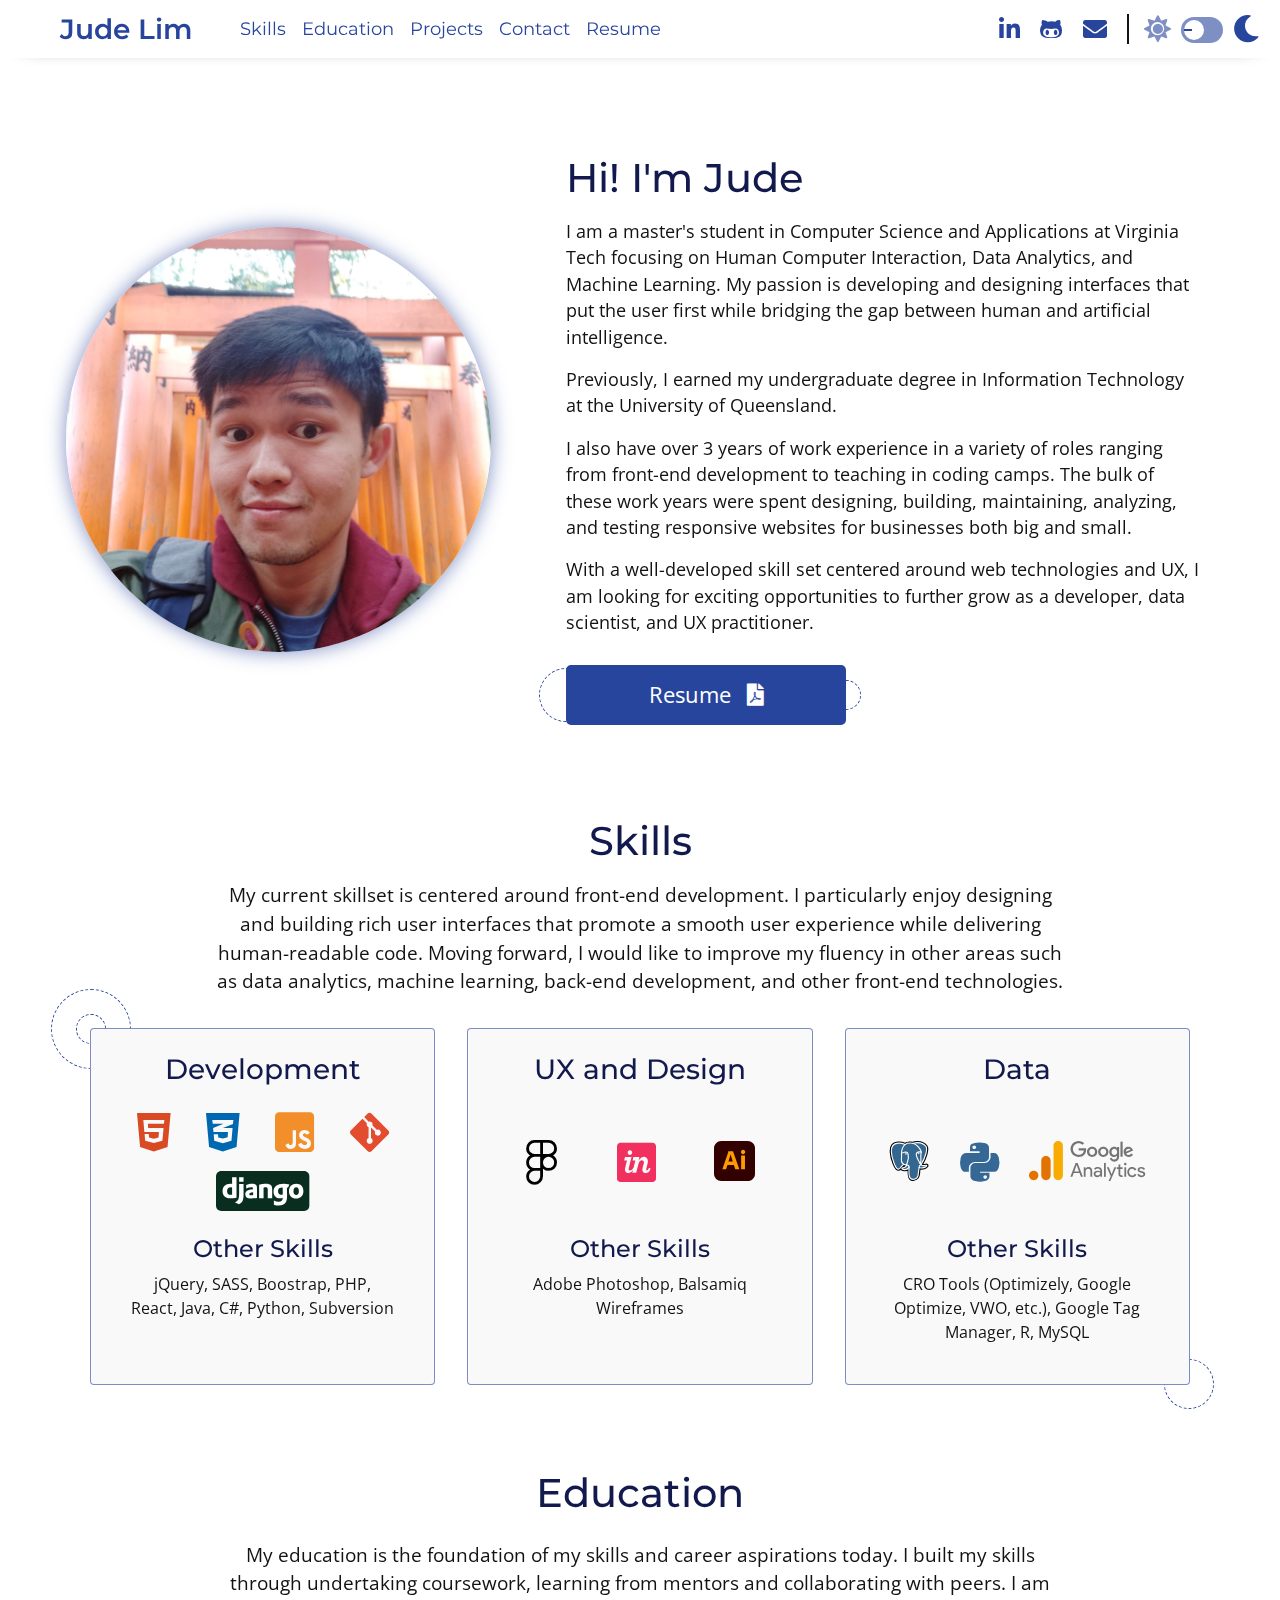
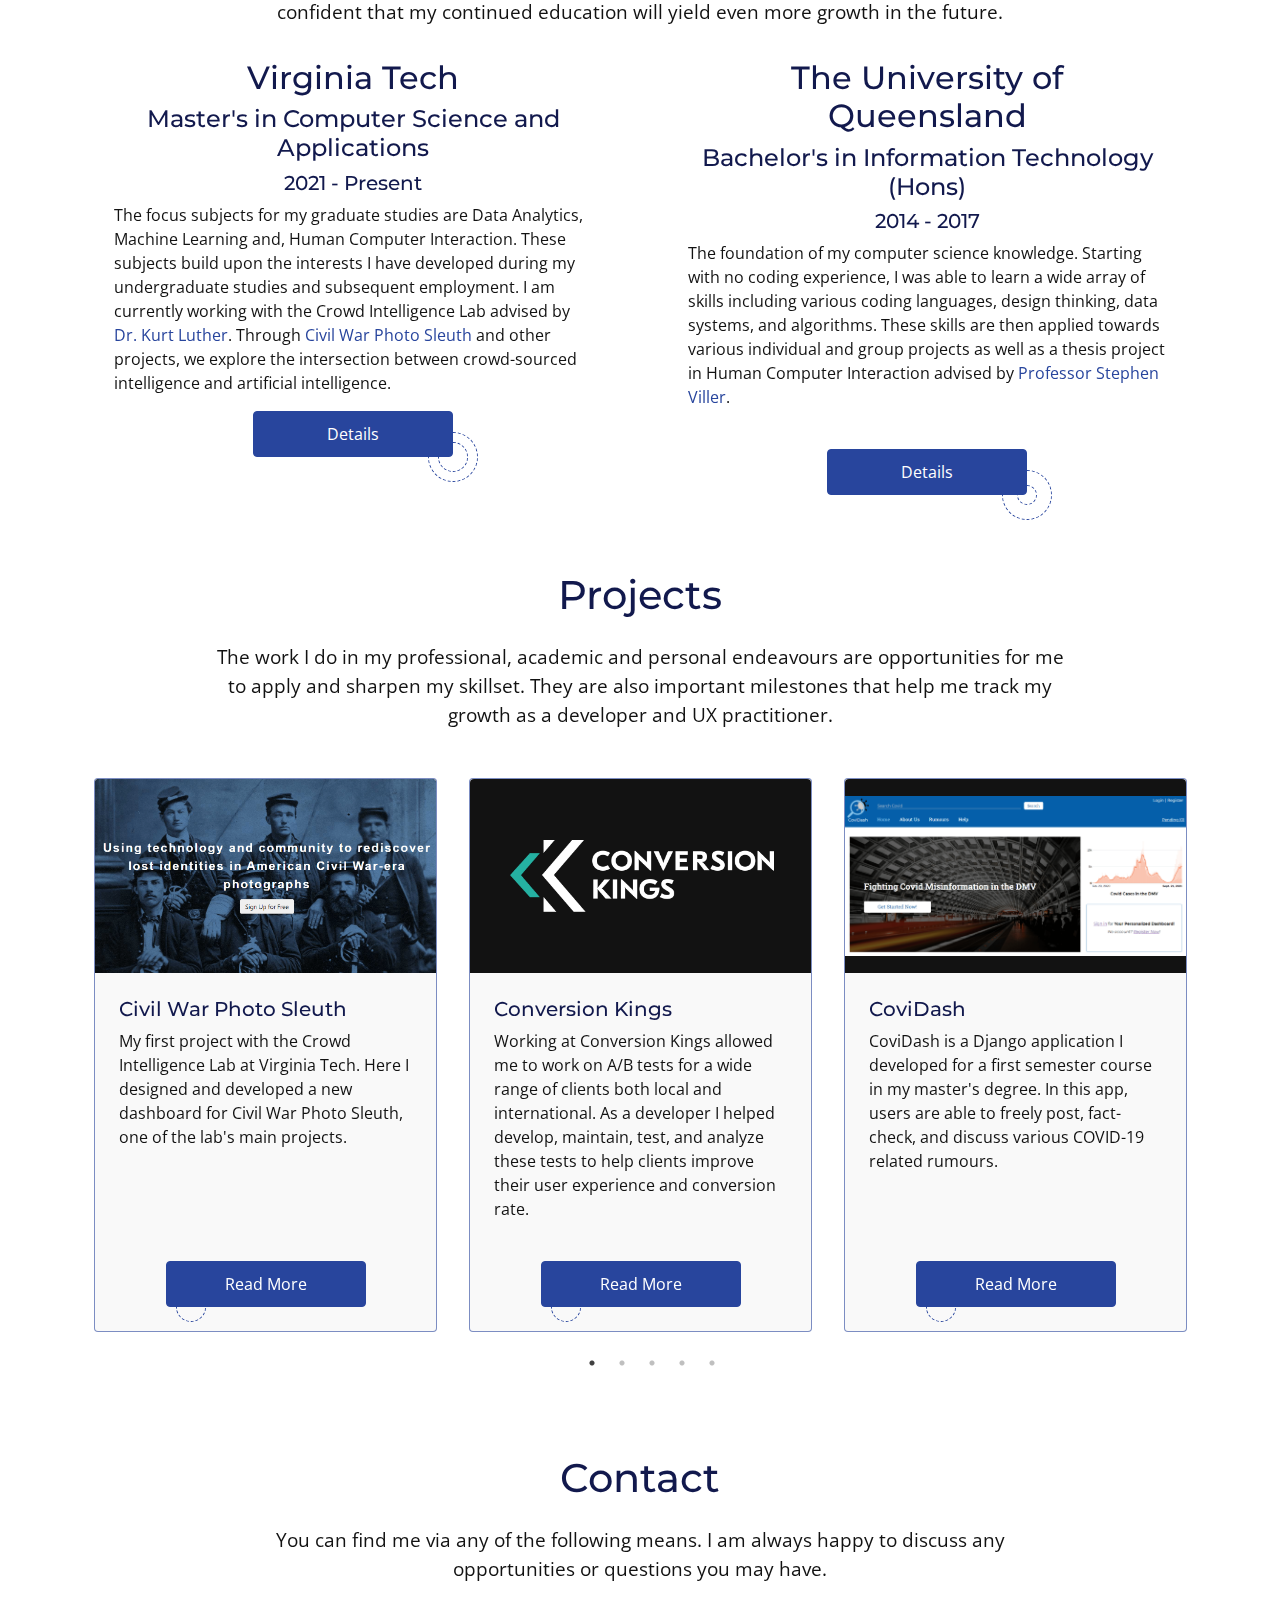
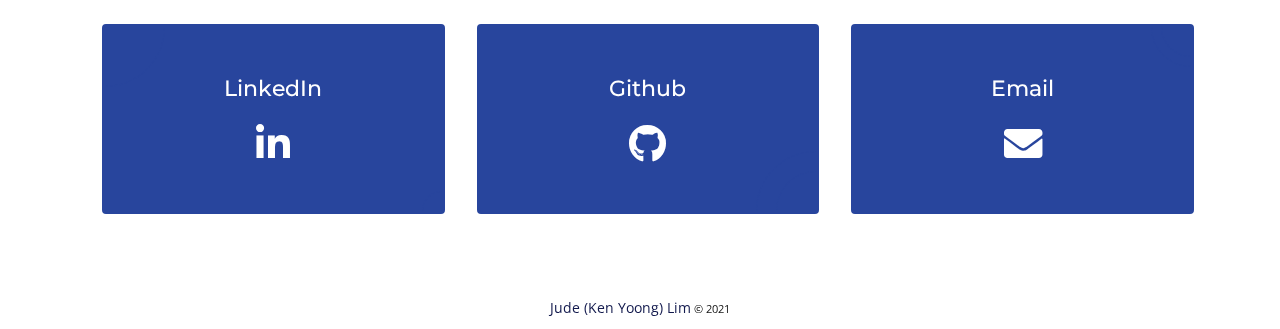
==== index.html @ 71e7ad84 "dark mode, some tweaks" ====
<!doctype html>
<html lang="en">

<head>
    <meta charset="utf-8">
    <meta name="viewport" content="width=device-width, initial-scale=1, maximum-scale=1, user-scalable=no">
    <link rel="icon" type="image/ico" href="img/logo.ico">

    <title>Jude Lim's Personal Homepage</title>

    <!--Stylesheets-->
    <link rel="stylesheet" href="css/normalize.css">
    <link rel="stylesheet" href="css/slick-theme.css">
    <link rel="stylesheet" href="css/slick.css">
    <link rel="stylesheet" href="css/bootstrap.min.css">
    <link rel="stylesheet" href="css/style.css">
    <link rel="stylesheet" href="css/all.min.css">
    <link rel="preconnect" href="https://fonts.googleapis.com">
    <link rel="preconnect" href="https://fonts.gstatic.com" crossorigin>
    <link href="https://fonts.googleapis.com/css2?family=Montserrat:ital,wght@0,100;0,400;0,600;1,100;1,400;1,600&family=Open+Sans:ital,wght@0,400;0,600;0,700;1,400;1,600;1,700&display=swap" rel="stylesheet">

    <!--Scripts-->
    <script src="js/jquery-3.6.0.min.js" defer></script>
    <script src="js/bootstrap.bundle.min.js" defer></script>
    <script src="js/slick.min.js" defer></script> 
    <script src="js/scripts.js" defer></script>

</head>

<body>
    <noscript>You need to enable JavaScript to run this app.</noscript>

    <header>
        <nav class="navbar fixed-top navbar-expand-lg">
            <div class="collapse navbar-collapse" id="navbarNav">
                <a href="#bio" class="nav-name">
                    Jude Lim
                </a>

                <ul class="navbar-nav">
                    <li class="nav-item">
                        <a class="nav-link" href="#skills">Skills</a>
                    </li>
                    <li class="nav-item">
                        <a class="nav-link" href="#education">Education</a>
                    </li>
                    <li class="nav-item">
                        <a class="nav-link" href="#projects">Projects</a>
                    </li>
                    <li class="nav-item">
                        <a class="nav-link" href="#contact">Contact</a>
                    </li>
                    <li class="nav-item">
                        <a href="/download/Resume.pdf" target="_blank" rel="noopener noreferrer" class="nav-link" href="#">Resume</a>
                    </li>
                </ul>
            </div>

            <div class="d-flex align-items-center">
                <div class="d-flex justify-content-end socials">
                    <a target="_blank" rel="noopener noreferrer" href="https://www.linkedin.com/in/jude-lim-9a2612101/">
                        
                        <i class="fab fa-linkedin-in"></i>
                    </a>
                    <a target="_blank" rel="noopener noreferrer" href="https://github.com/KenLim4337/">

                        <i class="fab fa-github-alt"></i>
                    </a>
                    <a target="_blank" rel="noopener noreferrer" href="mailto:lkyoong428@gmail.com">

                        <i class="fas fa-envelope"></i>
                    </a>
                </div>
                <div class="toggle-wrap">
                    

                    <button class="modeToggle" data-toggle="tooltip" data-placement="top" title="Click to toggle dark mode!">
                        <div class="toggleInner">
                            <div class="toggleCircle"></div>
                        </div>
                    </button>
                    
                    <i class="darkIcon fas fa-sun"></i>

                    <i class="lightIcon fas fa-moon"></i>
                </div>
            </div>
        </nav>
    </header>

    <main>
        <section id="bio" class="container bio-block p-2">
            <div class="row align-items-center">
                <div class="head-wrap">
                    <img class="headshot" src="img/headshot.jpg" alt="Headshot">
                </div>
                <div class="bio-text py-3">
                    <h1>Hi! I'm Jude</h1>

                    <div class="bio-body pt-2">
                        <p>
                            I am a master's student in Computer Science and Applications at Virginia Tech focusing on
                            Human Computer Interaction, Data Analytics, and Machine Learning. My passion is developing
                            and designing interfaces that put the user first while bridging the gap between human and
                            artificial intelligence.
                        </p>

                        <p>
                            Previously, I earned my undergraduate degree in Information Technology at the University of
                            Queensland.
                        </p>

                        <p>
                            I also have over 3 years of work experience in a variety of roles ranging from front-end
                            development to teaching in coding camps. The bulk of these work years were spent designing, building,
                            maintaining, analyzing, and testing responsive websites for businesses both big and small.
                        </p>

                        <p>
                            With a well-developed skill set centered around web technologies and UX, I am looking for
                            exciting opportunities to further grow as a developer, data scientist, and UX practitioner.
                        </p>

                        <div class="cta-wrap">
                            <a href="/download/Resume.pdf" target="_blank" rel="noopener noreferrer"
                            class="resume-cta d-block">Resume <i class="fas fa-file-pdf"></i></a>
                        </div>
                    </div>
                </div>
            </div>
        </section>

        <section id="skills" class="container skills-block p-2">
            <h1 class="text-center">Skills</h1>
            
            <div class="section-sub-header text-center my-3 px-4">
                My current skillset is centered around front-end development. I particularly enjoy designing and building rich user interfaces that promote a smooth user experience while delivering human-readable code. Moving forward, I would like to improve my fluency in other areas such as data analytics, machine learning, back-end development, and other front-end technologies. 
            </div>

            <div class="skill-wrapper row px-2 mt-4">
                <!--Dev, UX/Design, Data-->
                <div class="col-lg-4 p-2 px-3">
                    <div class="card rounded p-4 pb-2">
                        <h3 class="text-center">Development</h3>

                        <div class="card-body">
                            <div class="highlighted-skills">
                                <div class="row justify-content-around align-items-center">
                                    <i class="fab fa-html5" data-toggle="tooltip" data-placement="top" title="HTML"></i>
                                    <i class="fab fa-css3-alt" data-toggle="tooltip" data-placement="top" title="CSS"></i>
                                    <i class="fab fa-js-square" data-toggle="tooltip" data-placement="top" title="Javascript"></i>
                                    <i class="fab fa-git-alt" data-toggle="tooltip" data-placement="top" title="Git"></i>
                                    <i data-toggle="tooltip" data-placement="top" title="Django">
                                        <svg xmlns="http://www.w3.org/2000/svg" xmlns:xlink="http://www.w3.org/1999/xlink"
                                            version="1.0" id="Layer_1" width="504.09" height="215.994"
                                            viewBox="0 0 504.09 215.994" overflow="visible"
                                            enable-background="new 0 0 504.09 215.994" xml:space="preserve">
                                            <path fill="#092E20"
                                                d="M504.09,187.994c0,15.464-12.536,28-28,28H28c-15.464,0-28-12.536-28-28V28C0,12.536,12.536,0,28,0h448.09  c15.464,0,28,12.536,28,28V187.994z" />
                                            <g>
                                                <g>
                                                    <path fill="#FFFFFF"
                                                        d="M86.945,33.919h23.872v110.496c-12.246,2.325-21.237,3.255-31.002,3.255    c-29.142,0-44.333-13.174-44.333-38.443c0-24.336,16.122-40.147,41.078-40.147c3.875,0,6.82,0.311,10.386,1.239V33.919z     M86.945,89.539c-2.79-0.929-5.115-1.239-8.06-1.239c-12.091,0-19.067,7.441-19.067,20.46c0,12.713,6.666,19.688,18.912,19.688    c2.634,0,4.805-0.155,8.215-0.618V89.539z" />
                                                    <path fill="#FFFFFF"
                                                        d="M148.793,70.783v55.341c0,19.065-1.395,28.21-5.58,36.117c-3.876,7.596-8.992,12.399-19.532,17.67    l-22.167-10.541c10.541-4.96,15.656-9.297,18.911-15.966c3.411-6.819,4.497-14.727,4.497-35.498V70.783H148.793z M124.922,34.046    h23.871v24.493h-23.871V34.046z" />
                                                    <path fill="#FFFFFF"
                                                        d="M163.212,76.209c10.542-4.961,20.617-7.13,31.623-7.13c12.246,0,20.306,3.255,23.872,9.611    c2.014,3.564,2.634,8.214,2.634,18.137v48.517c-10.697,1.552-24.182,2.636-34.102,2.636c-19.996,0-28.988-6.977-28.988-22.476    c0-16.744,11.936-24.493,41.234-26.975v-5.271c0-4.339-2.17-5.888-8.216-5.888c-8.835,0-18.756,2.479-28.058,7.285V76.209z     M200.57,114.187c-15.812,1.552-20.927,4.031-20.927,10.231c0,4.65,2.946,6.821,9.456,6.821c3.566,0,6.82-0.311,11.471-1.084    V114.187z" />
                                                    <path fill="#FFFFFF"
                                                        d="M232.968,74.505c14.105-3.722,25.731-5.426,37.512-5.426c12.246,0,21.082,2.788,26.354,8.216    c4.96,5.113,6.509,10.693,6.509,22.632v46.813h-23.871v-45.884c0-9.145-3.1-12.557-11.625-12.557c-3.255,0-6.2,0.311-11.007,1.706    v56.734h-23.871V74.505z" />
                                                    <path fill="#FFFFFF"
                                                        d="M312.623,159.761c8.372,4.339,16.742,6.354,25.577,6.354c15.655,0,22.321-6.354,22.321-21.546    c0-0.154,0-0.31,0-0.467c-4.65,2.326-9.301,3.257-15.5,3.257c-20.927,0-34.26-13.797-34.26-35.652    c0-27.128,19.688-42.473,54.564-42.473c10.232,0,19.688,1.084,31.159,3.407l-8.174,17.222c-6.356-1.241-0.509-0.167-5.312-0.632    v2.48l0.309,10.074l0.154,13.022c0.155,3.253,0.155,6.51,0.311,9.764c0,2.945,0,4.342,0,6.512c0,20.462-1.705,30.073-6.82,37.977    c-7.441,11.627-20.307,17.362-38.598,17.362c-9.301,0-17.36-1.396-25.732-4.651V159.761z M360.057,88.455c-0.31,0-0.619,0-0.774,0    h-1.706c-4.649-0.155-10.074,1.084-13.796,3.409c-5.734,3.257-8.681,9.146-8.681,17.518c0,11.937,5.892,18.756,16.432,18.756    c3.255,0,5.891-0.62,8.99-1.55v-1.705v-6.51c0-2.79-0.154-5.892-0.154-9.146l-0.154-11.006l-0.156-7.905V88.455z" />
                                                    <path fill="#FFFFFF"
                                                        d="M433.543,68.77c23.871,0,38.443,15.037,38.443,39.371c0,24.957-15.19,40.613-39.373,40.613    c-23.873,0-38.599-15.036-38.599-39.216C394.015,84.424,409.207,68.77,433.543,68.77z M433.076,129.533    c9.147,0,14.573-7.596,14.573-20.773c0-13.019-5.271-20.771-14.415-20.771c-9.457,0-14.884,7.598-14.884,20.771    C418.351,121.938,423.777,129.533,433.076,129.533z" />
                                                </g>
                                            </g>
                                        </svg>
                                    </i>
                                </div>
                            </div>

                            <div class="other-skills mt-1">
                                <h4 class="text-center">Other Skills</h4>
                                <p class="text-center">
                                    jQuery, SASS, Boostrap, PHP, React, Java, C#, Python, Subversion
                                </p>
                            </div>
                        </div>
                    </div>
                </div>
                <div class="col-lg-4 p-2 px-3">
                    <div class="card rounded p-4 pb-2 pb-3">
                        <h3 class="text-center">UX and Design</h3>

                        <div class="card-body">
                            <div class="highlighted-skills">
                                <div class="row justify-content-around align-items-center">
                                    <i class="fab fa-figma" data-toggle="tooltip" data-placement="top" title="Figma"></i>
                                    <i class="fab fa-invision" data-toggle="tooltip" data-placement="top" title="InVision"></i>
                                    <i data-toggle="tooltip" data-placement="top" title="Adobe Illustrator">
                                        <svg xmlns="http://www.w3.org/2000/svg" style="enable-background:new 0 0 240 234"
                                            version="1.1" viewBox="0 0 240 234" xml:space="preserve">
                                            <title>Adobe Illustrator CC logo</title>
                                            <style type="text/css">
                                                .st0 {
                                                    fill: #330000;
                                                }
    
                                                .st1 {
                                                    fill: #FF9A00;
                                                }
                                            </style>
                                            <g id="vlpa">
                                                <g id="vlpb">
                                                    <g id="vlpc">
                                                        <g id="vlpd">
                                                            <path class="st0"
                                                                d="M42.5,0h155C221,0,240,19,240,42.5v149c0,23.5-19,42.5-42.5,42.5h-155C19,234,0,215,0,191.5v-149      C0,19,19,0,42.5,0z" />
                                                        </g>
                                                    </g>
                                                </g>
                                                <g id="vlpe">
                                                    <g id="vlpf">
                                                        <path class="st1"
                                                            d="m116 140h-37.2l-7.6 23.5c-0.2 0.9-1 1.5-1.9 1.4h-18.8c-1.1 0-1.4-0.6-1.1-1.8l32.2-92.7c0.3-1 0.6-2.1 1-3.3 0.4-2.1 0.6-4.3 0.6-6.5-0.1-0.5 0.3-1 0.8-1.1h0.3 25.6c0.8 0 1.2 0.3 1.3 0.8l36.5 103c0.3 1.1 0 1.6-1 1.6h-20.9c-0.7 0.1-1.4-0.4-1.6-1.1l-8.2-23.8zm-31.4-20.3h25.4c-0.6-2.1-1.4-4.6-2.3-7.2-0.9-2.7-1.8-5.6-2.7-8.6-1-3.1-1.9-6.1-2.9-9.2s-1.9-6-2.7-8.9c-0.8-2.8-1.5-5.4-2.2-7.8h-0.2c-0.9 4.3-2 8.6-3.4 12.9-1.5 4.8-3 9.8-4.6 14.8-1.4 5.1-2.9 9.8-4.4 14z" />
                                                        <path class="st1"
                                                            d="m170 77c-3.3 0.1-6.5-1.2-8.9-3.5-2.3-2.5-3.5-5.8-3.4-9.2-0.1-3.4 1.2-6.6 3.6-8.9s5.6-3.5 8.9-3.5c3.9 0 6.9 1.2 9.1 3.5 2.2 2.4 3.4 5.6 3.3 8.9 0.1 3.4-1.1 6.7-3.5 9.2-2.3 2.4-5.7 3.7-9.1 3.5zm-11.2 86.8v-77c0-1 0.4-1.4 1.3-1.4h19.8c0.9 0 1.3 0.5 1.3 1.4v77c0 1.1-0.4 1.6-1.3 1.6h-19.6c-1 0-1.5-0.6-1.5-1.6z" />
                                                    </g>
                                                </g>
                                            </g>
                                        </svg>
                                    </i>
                                </div>
                            </div>

                            <div class="other-skills mt-1">
                                <h4 class="text-center">Other Skills</h4>
                                <p class="text-center">
                                    Adobe Photoshop, Balsamiq Wireframes
                                </p>
                            </div>
                        </div>
                    </div>
                </div>
                <div class="col-lg-4 p-2 px-3">
                    <div class="card rounded p-4 pb-2">
                        <h3 class="text-center">Data</h3>

                        <div class="card-body">
                            <div class="highlighted-skills">
                                <div class="row justify-content-around align-items-center">
                                    <i data-toggle="tooltip" data-placement="top" title="postgreSQL">
                                        <svg xmlns="http://www.w3.org/2000/svg" height="64" viewBox="0 0 25.6 25.6"
                                            width="64">
                                            <style>
                                                .B {
                                                    stroke-linecap: round
                                                }

                                                .C {
                                                    stroke-linejoin: round
                                                }

                                                .D {
                                                    stroke-linejoin: miter
                                                }

                                                .E {
                                                    stroke-width: .716
                                                }
                                            </style>
                                            <g fill="none" stroke="#fff">
                                                <path
                                                    d="M18.983 18.636c.163-1.357.114-1.555 1.124-1.336l.257.023c.777.035 1.793-.125 2.4-.402 1.285-.596 2.047-1.592.78-1.33-2.89.596-3.1-.383-3.1-.383 3.053-4.53 4.33-10.28 3.227-11.687-3.004-3.84-8.205-2.024-8.292-1.976l-.028.005c-.57-.12-1.2-.19-1.93-.2-1.308-.02-2.3.343-3.054.914 0 0-9.277-3.822-8.846 4.807.092 1.836 2.63 13.9 5.66 10.25C8.29 15.987 9.36 14.86 9.36 14.86c.53.353 1.167.533 1.834.468l.052-.044a2.01 2.01 0 0 0 .021.518c-.78.872-.55 1.025-2.11 1.346-1.578.325-.65.904-.046 1.056.734.184 2.432.444 3.58-1.162l-.046.183c.306.245.285 1.76.33 2.842s.116 2.093.337 2.688.48 2.13 2.53 1.7c1.713-.367 3.023-.896 3.143-5.81"
                                                    fill="#000" stroke="#000" stroke-linecap="butt" stroke-width="2.149"
                                                    class="D" />
                                                <path
                                                    d="M23.535 15.6c-2.89.596-3.1-.383-3.1-.383 3.053-4.53 4.33-10.28 3.228-11.687-3.004-3.84-8.205-2.023-8.292-1.976l-.028.005a10.31 10.31 0 0 0-1.929-.201c-1.308-.02-2.3.343-3.054.914 0 0-9.278-3.822-8.846 4.807.092 1.836 2.63 13.9 5.66 10.25C8.29 15.987 9.36 14.86 9.36 14.86c.53.353 1.167.533 1.834.468l.052-.044a2.02 2.02 0 0 0 .021.518c-.78.872-.55 1.025-2.11 1.346-1.578.325-.65.904-.046 1.056.734.184 2.432.444 3.58-1.162l-.046.183c.306.245.52 1.593.484 2.815s-.06 2.06.18 2.716.48 2.13 2.53 1.7c1.713-.367 2.6-1.32 2.725-2.906.088-1.128.286-.962.3-1.97l.16-.478c.183-1.53.03-2.023 1.085-1.793l.257.023c.777.035 1.794-.125 2.39-.402 1.285-.596 2.047-1.592.78-1.33z"
                                                    fill="#336791" stroke="none" />
                                                <g class="E">
                                                    <g class="B">
                                                        <path
                                                            d="M12.814 16.467c-.08 2.846.02 5.712.298 6.4s.875 2.05 2.926 1.612c1.713-.367 2.337-1.078 2.607-2.647l.633-5.017M10.356 2.2S1.072-1.596 1.504 7.033c.092 1.836 2.63 13.9 5.66 10.25C8.27 15.95 9.27 14.907 9.27 14.907m6.1-13.4c-.32.1 5.164-2.005 8.282 1.978 1.1 1.407-.175 7.157-3.228 11.687"
                                                            class="C" />
                                                        <path
                                                            d="M20.425 15.17s.2.98 3.1.382c1.267-.262.504.734-.78 1.33-1.054.49-3.418.615-3.457-.06-.1-1.745 1.244-1.215 1.147-1.652-.088-.394-.69-.78-1.086-1.744-.347-.84-4.76-7.29 1.224-6.333.22-.045-1.56-5.7-7.16-5.782S7.99 8.196 7.99 8.196"
                                                            stroke-linejoin="bevel" />
                                                    </g>
                                                    <g class="C">
                                                        <path
                                                            d="M11.247 15.768c-.78.872-.55 1.025-2.11 1.346-1.578.325-.65.904-.046 1.056.734.184 2.432.444 3.58-1.163.35-.49-.002-1.27-.482-1.468-.232-.096-.542-.216-.94.23z" />
                                                        <path
                                                            d="M11.196 15.753c-.08-.513.168-1.122.433-1.836.398-1.07 1.316-2.14.582-5.537-.547-2.53-4.22-.527-4.22-.184s.166 1.74-.06 3.365c-.297 2.122 1.35 3.916 3.246 3.733"
                                                            class="B" />
                                                    </g>
                                                </g>
                                                <g fill="#fff" class="D">
                                                    <path
                                                        d="M10.322 8.145c-.017.117.215.43.516.472s.558-.202.575-.32-.215-.246-.516-.288-.56.02-.575.136z"
                                                        stroke-width=".239" />
                                                    <path
                                                        d="M19.486 7.906c.016.117-.215.43-.516.472s-.56-.202-.575-.32.215-.246.516-.288.56.02.575.136z"
                                                        stroke-width=".119" />
                                                </g>
                                                <path
                                                    d="M20.562 7.095c.05.92-.198 1.545-.23 2.524-.046 1.422.678 3.05-.413 4.68"
                                                    class="B C E" />
                                            </g>
                                        </svg>
                                    </i>
                                    <i class="fab fa-python" data-toggle="tooltip" data-placement="top" title="Python"></i>
                                    <i data-toggle="tooltip" data-placement="top" title="Google Analytics">
                                        <svg xmlns:dc="http://purl.org/dc/elements/1.1/"
                                            xmlns:cc="http://creativecommons.org/ns#"
                                            xmlns:rdf="http://www.w3.org/1999/02/22-rdf-syntax-ns#"
                                            xmlns:svg="http://www.w3.org/2000/svg" xmlns="http://www.w3.org/2000/svg"
                                            xmlns:xlink="http://www.w3.org/1999/xlink"
                                            xmlns:sodipodi="http://sodipodi.sourceforge.net/DTD/sodipodi-0.dtd"
                                            xmlns:inkscape="http://www.inkscape.org/namespaces/inkscape"
                                            inkscape:version="1.0 (4035a4f, 2020-05-01)" sodipodi:docname="Analytics_1.svg"
                                            id="svg4243" version="1.1" viewBox="0 0 450 154.87004" height="154.87004pt"
                                            width="450pt">
                                            <metadata id="metadata4247">
                                                <rdf:RDF>
                                                    <cc:Work rdf:about="">
                                                        <dc:format>image/svg+xml</dc:format>
                                                        <dc:type rdf:resource="http://purl.org/dc/dcmitype/StillImage" />
                                                    </cc:Work>
                                                </rdf:RDF>
                                            </metadata>
                                            <sodipodi:namedview inkscape:current-layer="svg4243"
                                                inkscape:window-maximized="0" inkscape:window-y="0" inkscape:window-x="0"
                                                inkscape:cy="5.2810631" inkscape:cx="97.109558" inkscape:zoom="0.39975639"
                                                showgrid="false" id="namedview4245" inkscape:window-height="900"
                                                inkscape:window-width="1440" inkscape:pageshadow="2"
                                                inkscape:pageopacity="0" guidetolerance="10" gridtolerance="10"
                                                objecttolerance="10" borderopacity="1" bordercolor="#666666"
                                                pagecolor="#ffffff" />
                                            <defs id="defs1428">
                                                <g id="g1319">
                                                    <symbol id="glyph0-0" overflow="visible">
                                                        <path id="path833"
                                                            d="M 21.046875,0 H 3.3125 v -30.078125 h 17.734375 z m -2.53125,-2.390625 v -25.28125 H 5.84375 v 25.28125 z m 0,0"
                                                            style="stroke:none" />
                                                    </symbol>
                                                    <symbol id="glyph0-1" overflow="visible">
                                                        <path id="path836"
                                                            d="M 3.359375,-30.078125 H 14.15625 c 1.507812,0 2.925781,0.355469 4.25,1.0625 1.332031,0.699219 2.390625,1.664063 3.171875,2.890625 0.789063,1.230469 1.1875,2.617188 1.1875,4.15625 0,1.460938 -0.375,2.734375 -1.125,3.828125 -0.742187,1.09375 -1.742187,1.933594 -3,2.515625 v 0.171875 c 1.519531,0.5 2.753906,1.371094 3.703125,2.609375 0.945312,1.230469 1.421875,2.667969 1.421875,4.3125 0,1.625 -0.414063,3.089844 -1.234375,4.390625 -0.824219,1.304687 -1.929688,2.320313 -3.3125,3.046875 C 17.832031,-0.363281 16.335938,0 14.734375,0 h -11.375 z M 14.15625,-17.09375 c 1.007812,0 1.894531,-0.226562 2.65625,-0.6875 0.769531,-0.46875 1.363281,-1.070312 1.78125,-1.8125 0.425781,-0.738281 0.640625,-1.5 0.640625,-2.28125 0,-0.757812 -0.203125,-1.507812 -0.609375,-2.25 -0.40625,-0.738281 -0.980469,-1.347656 -1.71875,-1.828125 -0.742188,-0.476563 -1.601562,-0.71875 -2.578125,-0.71875 H 6.9375 v 9.578125 z m 0.796875,13.6875 c 1.007813,0 1.910156,-0.25 2.703125,-0.75 0.800781,-0.5 1.414062,-1.148438 1.84375,-1.953125 0.4375,-0.800781 0.65625,-1.617187 0.65625,-2.453125 0,-0.84375 -0.226562,-1.660156 -0.671875,-2.453125 -0.449219,-0.800781 -1.078125,-1.445313 -1.890625,-1.9375 -0.8125,-0.488281 -1.75,-0.734375 -2.8125,-0.734375 H 6.9375 v 10.28125 z m 0,0"
                                                            style="stroke:none" />
                                                    </symbol>
                                                    <symbol id="glyph0-2" overflow="visible">
                                                        <path id="path839"
                                                            d="m 4.75,-25.375 c -0.699219,0 -1.304688,-0.25 -1.8125,-0.75 -0.5,-0.5 -0.75,-1.101562 -0.75,-1.8125 0,-0.71875 0.25,-1.320312 0.75,-1.8125 0.507812,-0.488281 1.113281,-0.734375 1.8125,-0.734375 0.726562,0 1.335938,0.246094 1.828125,0.734375 0.488281,0.492188 0.734375,1.09375 0.734375,1.8125 0,0.710938 -0.246094,1.3125 -0.734375,1.8125 -0.492187,0.5 -1.101563,0.75 -1.828125,0.75 z m -1.765625,3.953125 h 3.5625 V 0 h -3.5625 z m 0,0"
                                                            style="stroke:none" />
                                                    </symbol>
                                                    <symbol id="glyph0-3" overflow="visible">
                                                        <path id="path842"
                                                            d="m 12.1875,0.671875 c -2.054688,0 -3.890625,-0.492187 -5.515625,-1.46875 C 5.046875,-1.773438 3.78125,-3.125 2.875,-4.84375 1.96875,-6.570312 1.515625,-8.515625 1.515625,-10.671875 c 0,-2.039063 0.425781,-3.9375 1.28125,-5.6875 0.851563,-1.75 2.066406,-3.140625 3.640625,-4.171875 1.582031,-1.039062 3.398438,-1.5625 5.453125,-1.5625 2.09375,0 3.910156,0.46875 5.453125,1.40625 1.539062,0.9375 2.722656,2.234375 3.546875,3.890625 0.832031,1.648437 1.25,3.539063 1.25,5.671875 0,0.335938 -0.03125,0.699219 -0.09375,1.09375 H 5.078125 c 0.082031,1.617188 0.472656,2.984375 1.171875,4.109375 0.707031,1.125 1.597656,1.96875 2.671875,2.53125 1.082031,0.554687 2.210937,0.828125 3.390625,0.828125 2.789062,0 4.898438,-1.285156 6.328125,-3.859375 l 3.03125,1.46875 c -0.898437,1.710937 -2.140625,3.074219 -3.734375,4.09375 -1.59375,1.019531 -3.511719,1.53125 -5.75,1.53125 z m 6.171875,-13.65625 c -0.0625,-0.894531 -0.320313,-1.789063 -0.765625,-2.6875 -0.449219,-0.894531 -1.152344,-1.648437 -2.109375,-2.265625 -0.949219,-0.613281 -2.148437,-0.921875 -3.59375,-0.921875 -1.6875,0 -3.121094,0.542969 -4.296875,1.625 -1.167969,1.074219 -1.933594,2.492187 -2.296875,4.25 z m 0,0"
                                                            style="stroke:none" />
                                                    </symbol>
                                                    <symbol id="glyph0-4" overflow="visible">
                                                        <path id="path845"
                                                            d="m 2.640625,-21.421875 h 3.40625 v 3.15625 H 6.21875 c 0.582031,-1.0625 1.519531,-1.960937 2.8125,-2.703125 1.289062,-0.75 2.660156,-1.125 4.109375,-1.125 2.582031,0 4.550781,0.75 5.90625,2.25 1.351563,1.5 2.03125,3.539062 2.03125,6.109375 V 0 h -3.5625 v -13.1875 c 0,-1.988281 -0.480469,-3.429688 -1.4375,-4.328125 -0.949219,-0.894531 -2.246094,-1.34375 -3.890625,-1.34375 -1.15625,0 -2.1875,0.324219 -3.09375,0.96875 -0.90625,0.648437 -1.617188,1.496094 -2.125,2.546875 -0.5,1.042969 -0.75,2.140625 -0.75,3.296875 V 0 H 2.640625 Z m 0,0"
                                                            style="stroke:none" />
                                                    </symbol>
                                                    <symbol id="glyph0-5" overflow="visible">
                                                        <path id="path848"
                                                            d="m 0.296875,-21.421875 h 3.8125 L 10.75,-4.203125 h 0.09375 l 6.71875,-17.21875 h 3.734375 L 12.5625,0 H 8.953125 Z m 0,0"
                                                            style="stroke:none" />
                                                    </symbol>
                                                    <symbol id="glyph0-6" overflow="visible">
                                                        <path id="path851"
                                                            d="m 10.421875,0.671875 c -2.585937,0 -4.554687,-0.7539062 -5.90625,-2.265625 -1.355469,-1.507812 -2.03125,-3.625 -2.03125,-6.34375 v -13.484375 h 3.5625 v 12.9375 c 0,2.042969 0.457031,3.542969 1.375,4.5 0.925781,0.949219 2.175781,1.421875 3.75,1.421875 1.207031,0 2.28125,-0.320312 3.21875,-0.96875 0.9375,-0.644531 1.660156,-1.484375 2.171875,-2.515625 0.519531,-1.039063 0.78125,-2.132813 0.78125,-3.28125 v -12.09375 h 3.578125 V 0 h -3.40625 V -3.109375 H 17.34375 c -0.585938,1.0625 -1.523438,1.960937 -2.8125,2.6875 -1.292969,0.726563 -2.664062,1.09375 -4.109375,1.09375 z m 0,0"
                                                            style="stroke:none" />
                                                    </symbol>
                                                    <symbol id="glyph0-7" overflow="visible">
                                                        <path id="path854"
                                                            d="m 11.765625,0.671875 c -1.9375,0 -3.683594,-0.492187 -5.234375,-1.46875 C 4.976562,-1.773438 3.753906,-3.125 2.859375,-4.84375 c -0.898437,-1.726562 -1.34375,-3.679688 -1.34375,-5.859375 0,-2.15625 0.445313,-4.101563 1.34375,-5.84375 0.894531,-1.738281 2.117187,-3.097656 3.671875,-4.078125 1.550781,-0.976562 3.296875,-1.46875 5.234375,-1.46875 1.625,0 3.078125,0.375 4.359375,1.125 1.289062,0.742188 2.269531,1.652344 2.9375,2.734375 h 0.171875 l -0.171875,-2.96875 v -8.875 h 3.578125 V 0 h -3.40625 V -3.15625 H 19.0625 c -0.667969,1.074219 -1.648438,1.980469 -2.9375,2.71875 -1.28125,0.738281 -2.734375,1.109375 -4.359375,1.109375 z m 0.375,-3.234375 c 1.257813,0 2.425781,-0.332031 3.5,-1 1.082031,-0.675781 1.953125,-1.628906 2.609375,-2.859375 0.65625,-1.238281 0.984375,-2.664063 0.984375,-4.28125 0,-1.625 -0.328125,-3.050781 -0.984375,-4.28125 -0.65625,-1.238281 -1.527344,-2.191406 -2.609375,-2.859375 -1.074219,-0.675781 -2.242187,-1.015625 -3.5,-1.015625 -1.230469,0 -2.390625,0.339844 -3.484375,1.015625 -1.09375,0.667969 -1.96875,1.625 -2.625,2.875 -0.65625,1.242188 -0.984375,2.664062 -0.984375,4.265625 0,1.59375 0.328125,3.015625 0.984375,4.265625 0.65625,1.242188 1.53125,2.199219 2.625,2.875 1.09375,0.667969 2.253906,1 3.484375,1 z m 0,0"
                                                            style="stroke:none" />
                                                    </symbol>
                                                    <symbol id="glyph0-8" overflow="visible">
                                                        <path id="path857"
                                                            d="M 9.484375,0.671875 C 7.921875,0.671875 6.519531,0.363281 5.28125,-0.25 4.050781,-0.863281 3.097656,-1.707031 2.421875,-2.78125 c -0.667969,-1.082031 -1,-2.3125 -1,-3.6875 0,-2.269531 0.851563,-4.039062 2.5625,-5.3125 1.707031,-1.269531 3.863281,-1.90625 6.46875,-1.90625 1.289063,0 2.488281,0.140625 3.59375,0.421875 1.101563,0.273437 1.953125,0.589844 2.546875,0.953125 v -1.296875 c 0,-1.59375 -0.5625,-2.875 -1.6875,-3.84375 -1.117188,-0.96875 -2.527344,-1.453125 -4.234375,-1.453125 -1.179687,0 -2.277344,0.261719 -3.296875,0.78125 -1.023438,0.523438 -1.828125,1.246094 -2.421875,2.171875 l -2.6875,-2.015625 C 3.109375,-19.257812 4.269531,-20.269531 5.75,-21 c 1.488281,-0.726562 3.128906,-1.09375 4.921875,-1.09375 2.90625,0 5.179687,0.765625 6.828125,2.296875 1.65625,1.523437 2.484375,3.601563 2.484375,6.234375 V 0 H 16.59375 v -3.0625 h -0.171875 c -0.617187,1.03125 -1.542969,1.914062 -2.78125,2.640625 -1.230469,0.726563 -2.617187,1.09375 -4.15625,1.09375 z m 0.34375,-3.15625 c 1.207031,0 2.328125,-0.304687 3.359375,-0.921875 1.03125,-0.613281 1.851562,-1.4375 2.46875,-2.46875 0.625,-1.039062 0.9375,-2.175781 0.9375,-3.40625 -0.679688,-0.445312 -1.507812,-0.8125 -2.484375,-1.09375 C 13.128906,-10.65625 12.09375,-10.796875 11,-10.796875 c -1.960938,0 -3.4375,0.40625 -4.4375,1.21875 -0.992188,0.8125 -1.484375,1.867187 -1.484375,3.15625 0,1.179687 0.445313,2.132813 1.34375,2.859375 0.894531,0.71875 2.03125,1.078125 3.40625,1.078125 z m 0,0"
                                                            style="stroke:none" />
                                                    </symbol>
                                                    <symbol id="glyph0-9" overflow="visible">
                                                        <path id="path860"
                                                            d="M 10.125,0.671875 C 7.820312,0.671875 5.898438,0.132812 4.359375,-0.9375 2.828125,-2.019531 1.738281,-3.398438 1.09375,-5.078125 l 3.1875,-1.4375 c 0.53125,1.292969 1.320312,2.289063 2.375,2.984375 1.050781,0.699219 2.207031,1.046875 3.46875,1.046875 1.34375,0 2.488281,-0.269531 3.4375,-0.8125 C 14.519531,-3.835938 15,-4.613281 15,-5.625 c 0,-0.894531 -0.382812,-1.613281 -1.140625,-2.15625 -0.761719,-0.550781 -1.949219,-1.023438 -3.5625,-1.421875 L 7.6875,-9.875 c -1.710938,-0.414062 -3.109375,-1.128906 -4.203125,-2.140625 -1.09375,-1.007813 -1.640625,-2.3125 -1.640625,-3.90625 0,-1.226563 0.367188,-2.3125 1.109375,-3.25 0.75,-0.9375 1.738281,-1.65625 2.96875,-2.15625 1.226563,-0.507813 2.554687,-0.765625 3.984375,-0.765625 1.875,0 3.546875,0.40625 5.015625,1.21875 1.476563,0.8125 2.523437,1.949219 3.140625,3.40625 l -3.109375,1.421875 C 14.003906,-17.953125 12.3125,-18.90625 9.875,-18.90625 c -1.179688,0 -2.210938,0.277344 -3.09375,0.828125 C 5.894531,-17.535156 5.453125,-16.84375 5.453125,-16 c 0,0.78125 0.304687,1.417969 0.921875,1.90625 0.625,0.492188 1.550781,0.890625 2.78125,1.203125 l 3.109375,0.796875 c 2.09375,0.53125 3.671875,1.324219 4.734375,2.375 1.070312,1.054688 1.609375,2.335938 1.609375,3.84375 0,1.3125 -0.382813,2.46875 -1.140625,3.46875 -0.75,0.992188 -1.773438,1.75 -3.0625,2.28125 C 13.113281,0.40625 11.6875,0.671875 10.125,0.671875 Z m 0,0"
                                                            style="stroke:none" />
                                                    </symbol>
                                                    <symbol id="glyph0-10" overflow="visible">
                                                        <path id="path863"
                                                            d="m 17.46875,0.671875 c -2.824219,0 -5.429688,-0.6796875 -7.8125,-2.046875 C 7.28125,-2.75 5.390625,-4.640625 3.984375,-7.046875 2.585938,-9.460938 1.890625,-12.125 1.890625,-15.03125 c 0,-2.914062 0.695313,-5.578125 2.09375,-7.984375 1.40625,-2.40625 3.296875,-4.296875 5.671875,-5.671875 2.382812,-1.375 4.988281,-2.0625 7.8125,-2.0625 2.21875,0 4.296875,0.398438 6.234375,1.1875 1.945313,0.78125 3.550781,1.886719 4.8125,3.3125 L 26,-23.6875 c -0.980469,-1.175781 -2.214844,-2.078125 -3.703125,-2.703125 -1.480469,-0.632813 -3.074219,-0.953125 -4.78125,-0.953125 -2.105469,0 -4.085937,0.511719 -5.9375,1.53125 -1.84375,1.023438 -3.320313,2.464844 -4.421875,4.328125 C 6.050781,-19.617188 5.5,-17.46875 5.5,-15.03125 c 0,2.4375 0.550781,4.589844 1.65625,6.453125 1.101562,1.855469 2.578125,3.292969 4.421875,4.3125 1.851563,1.023437 3.832031,1.53125 5.9375,1.53125 2.007813,0 3.691406,-0.3125 5.046875,-0.9375 1.363281,-0.632813 2.535156,-1.46875 3.515625,-2.5 0.726563,-0.78125 1.316406,-1.722656 1.765625,-2.828125 0.445312,-1.113281 0.726562,-2.34375 0.84375,-3.6875 H 17.5625 V -16 H 32 c 0.144531,0.78125 0.21875,1.511719 0.21875,2.1875 0,1.84375 -0.296875,3.640625 -0.890625,5.390625 -0.585937,1.75 -1.523437,3.28125 -2.8125,4.59375 -2.773437,3 -6.453125,4.5 -11.046875,4.5 z m 0,0"
                                                            style="stroke:none" />
                                                    </symbol>
                                                    <symbol id="glyph0-11" overflow="visible">
                                                        <path id="path866"
                                                            d="m 12.515625,0.671875 c -2.105469,0 -3.996094,-0.507813 -5.671875,-1.515625 -1.679688,-1.007812 -2.984375,-2.378906 -3.921875,-4.109375 -0.9375,-1.738281 -1.40625,-3.65625 -1.40625,-5.75 0,-2.101563 0.46875,-4.019531 1.40625,-5.75 0.9375,-1.738281 2.242187,-3.113281 3.921875,-4.125 1.675781,-1.007813 3.566406,-1.515625 5.671875,-1.515625 2.101563,0 3.992187,0.507812 5.671875,1.515625 1.675781,1.011719 2.984375,2.386719 3.921875,4.125 0.9375,1.730469 1.40625,3.648437 1.40625,5.75 0,2.09375 -0.46875,4.011719 -1.40625,5.75 -0.9375,1.730469 -2.246094,3.101563 -3.921875,4.109375 -1.679688,1.007812 -3.570312,1.515625 -5.671875,1.515625 z m 0,-3.234375 c 1.3125,0 2.535156,-0.328125 3.671875,-0.984375 1.132812,-0.65625 2.046875,-1.597656 2.734375,-2.828125 0.6875,-1.238281 1.03125,-2.679688 1.03125,-4.328125 0,-1.65625 -0.34375,-3.097656 -1.03125,-4.328125 -0.6875,-1.238281 -1.601563,-2.1875 -2.734375,-2.84375 -1.136719,-0.65625 -2.359375,-0.984375 -3.671875,-0.984375 -1.3125,0 -2.546875,0.328125 -3.703125,0.984375 -1.148438,0.65625 -2.0625,1.605469 -2.75,2.84375 -0.679688,1.230469 -1.015625,2.671875 -1.015625,4.328125 0,1.648437 0.335937,3.089844 1.015625,4.328125 0.6875,1.230469 1.601562,2.171875 2.75,2.828125 1.15625,0.65625 2.390625,0.984375 3.703125,0.984375 z m 0,0"
                                                            style="stroke:none" />
                                                    </symbol>
                                                    <symbol id="glyph0-12" overflow="visible">
                                                        <path id="path869"
                                                            d="M 12.046875,9.75 C 9.535156,9.75 7.457031,9.160156 5.8125,7.984375 4.175781,6.804688 3.078125,5.390625 2.515625,3.734375 l 3.28125,-1.375 c 0.445313,1.226563 1.222656,2.226563 2.328125,3 1.101562,0.769531 2.410156,1.15625 3.921875,1.15625 2.21875,0 3.9375,-0.648437 5.15625,-1.9375 C 18.421875,3.285156 19.03125,1.46875 19.03125,-0.875 v -2.40625 h -0.171875 c -0.699219,1.09375 -1.6875,1.984375 -2.96875,2.671875 -1.273437,0.6875 -2.71875,1.03125 -4.34375,1.03125 -1.84375,0 -3.53125,-0.4726562 -5.0625,-1.421875 -1.523437,-0.957031 -2.730469,-2.289062 -3.625,-4 -0.898437,-1.707031 -1.34375,-3.65625 -1.34375,-5.84375 0,-2.144531 0.445313,-4.078125 1.34375,-5.796875 0.894531,-1.726563 2.101563,-3.066406 3.625,-4.015625 1.53125,-0.957031 3.21875,-1.4375 5.0625,-1.4375 1.625,0 3.070313,0.34375 4.34375,1.03125 1.28125,0.6875 2.269531,1.589844 2.96875,2.703125 h 0.171875 v -3.0625 h 3.390625 V -0.84375 c 0,3.445312 -0.953125,6.070312 -2.859375,7.875 C 17.664062,8.84375 15.160156,9.75 12.046875,9.75 Z m 0,-12.5625 c 1.289063,0 2.460937,-0.320312 3.515625,-0.96875 1.050781,-0.644531 1.890625,-1.566406 2.515625,-2.765625 0.632813,-1.207031 0.953125,-2.640625 0.953125,-4.296875 0,-1.675781 -0.320312,-3.113281 -0.953125,-4.3125 -0.625,-1.207031 -1.464844,-2.125 -2.515625,-2.75 -1.054688,-0.632812 -2.226562,-0.953125 -3.515625,-0.953125 -1.28125,0 -2.453125,0.324219 -3.515625,0.96875 -1.0625,0.648437 -1.914062,1.574219 -2.546875,2.78125 -0.625,1.199219 -0.9375,2.621094 -0.9375,4.265625 0,1.65625 0.3125,3.09375 0.9375,4.3125 0.632813,1.21875 1.484375,2.148438 2.546875,2.78125 1.0625,0.625 2.234375,0.9375 3.515625,0.9375 z m 0,0"
                                                            style="stroke:none" />
                                                    </symbol>
                                                    <symbol id="glyph0-13" overflow="visible">
                                                        <path id="path872"
                                                            d="M 2.640625,-30.078125 H 6.21875 V 0 H 2.640625 Z m 0,0"
                                                            style="stroke:none" />
                                                    </symbol>
                                                    <symbol id="glyph1-0" overflow="visible">
                                                        <path id="path875"
                                                            d="M 6.765625,0 H 1.0625 v -9.671875 h 5.703125 z m -0.8125,-0.765625 v -8.125 H 1.875 v 8.125 z m 0,0"
                                                            style="stroke:none" />
                                                    </symbol>
                                                    <symbol id="glyph1-1" overflow="visible">
                                                        <path id="path878"
                                                            d="M 5.609375,0.21875 C 4.703125,0.21875 3.863281,0 3.09375,-0.4375 2.332031,-0.882812 1.726562,-1.492188 1.28125,-2.265625 c -0.449219,-0.769531 -0.671875,-1.625 -0.671875,-2.5625 0,-0.9375 0.222656,-1.789063 0.671875,-2.5625 C 1.726562,-8.171875 2.332031,-8.78125 3.09375,-9.21875 3.863281,-9.65625 4.703125,-9.875 5.609375,-9.875 6.328125,-9.875 7,-9.75 7.625,-9.5 c 0.625,0.25 1.140625,0.605469 1.546875,1.0625 l -0.8125,0.828125 c -0.3125,-0.382813 -0.710937,-0.675781 -1.1875,-0.875 C 6.691406,-8.679688 6.175781,-8.78125 5.625,-8.78125 c -0.679688,0 -1.3125,0.167969 -1.90625,0.5 -0.59375,0.324219 -1.070312,0.789062 -1.421875,1.390625 -0.355469,0.59375 -0.53125,1.28125 -0.53125,2.0625 0,0.78125 0.175781,1.476563 0.53125,2.078125 C 2.648438,-2.15625 3.125,-1.691406 3.71875,-1.359375 4.3125,-1.035156 4.945312,-0.875 5.625,-0.875 c 0.644531,0 1.1875,-0.097656 1.625,-0.296875 0.4375,-0.207031 0.816406,-0.476563 1.140625,-0.8125 0.226563,-0.25 0.414063,-0.550781 0.5625,-0.90625 0.144531,-0.351563 0.234375,-0.75 0.265625,-1.1875 H 5.640625 v -1.0625 h 4.640625 c 0.05078,0.25 0.07813,0.484375 0.07813,0.703125 0,0.59375 -0.101563,1.171875 -0.296875,1.734375 -0.1875,0.5625 -0.484375,1.054687 -0.890625,1.46875 -0.898437,0.96875 -2.085937,1.453125 -3.5625,1.453125 z m 0,0"
                                                            style="stroke:none" />
                                                    </symbol>
                                                    <symbol id="glyph1-2" overflow="visible">
                                                        <path id="path881"
                                                            d="m 4.015625,0.21875 c -0.667969,0 -1.273437,-0.1640625 -1.8125,-0.484375 C 1.660156,-0.585938 1.238281,-1.03125 0.9375,-1.59375 0.632812,-2.15625 0.484375,-2.769531 0.484375,-3.4375 c 0,-0.675781 0.148437,-1.289062 0.453125,-1.84375 0.300781,-0.5625 0.722656,-1.003906 1.265625,-1.328125 0.539063,-0.320313 1.144531,-0.484375 1.8125,-0.484375 0.675781,0 1.285156,0.164062 1.828125,0.484375 0.539062,0.324219 0.960938,0.765625 1.265625,1.328125 0.300781,0.554688 0.453125,1.167969 0.453125,1.84375 0,0.667969 -0.152344,1.28125 -0.453125,1.84375 C 6.804688,-1.03125 6.382812,-0.585938 5.84375,-0.265625 5.300781,0.0546875 4.691406,0.21875 4.015625,0.21875 Z m 0,-1.046875 c 0.425781,0 0.820313,-0.101563 1.1875,-0.3125 0.363281,-0.207031 0.65625,-0.507813 0.875,-0.90625 0.21875,-0.394531 0.328125,-0.859375 0.328125,-1.390625 0,-0.53125 -0.109375,-0.992188 -0.328125,-1.390625 -0.21875,-0.394531 -0.511719,-0.695313 -0.875,-0.90625 -0.367187,-0.21875 -0.761719,-0.328125 -1.1875,-0.328125 -0.417969,0 -0.8125,0.109375 -1.1875,0.328125 -0.367187,0.210937 -0.65625,0.511719 -0.875,0.90625 C 1.734375,-4.429688 1.625,-3.96875 1.625,-3.4375 c 0,0.53125 0.109375,0.996094 0.328125,1.390625 0.21875,0.398437 0.507813,0.699219 0.875,0.90625 0.375,0.210937 0.769531,0.3125 1.1875,0.3125 z m 0,0"
                                                            style="stroke:none" />
                                                    </symbol>
                                                    <symbol id="glyph1-3" overflow="visible">
                                                        <path id="path884"
                                                            d="M 3.875,3.125 C 3.0625,3.125 2.390625,2.9375 1.859375,2.5625 1.335938,2.1875 0.988281,1.734375 0.8125,1.203125 L 1.859375,0.75 c 0.144531,0.394531 0.394531,0.71875 0.75,0.96875 0.351563,0.25 0.773437,0.375 1.265625,0.375 0.707031,0 1.253906,-0.210938 1.640625,-0.625 0.394531,-0.417969 0.59375,-1 0.59375,-1.75 V -1.046875 H 6.0625 C 5.832031,-0.703125 5.515625,-0.414062 5.109375,-0.1875 4.703125,0.03125 4.238281,0.140625 3.71875,0.140625 3.125,0.140625 2.578125,-0.0078125 2.078125,-0.3125 1.585938,-0.625 1.195312,-1.054688 0.90625,-1.609375 0.625,-2.160156 0.484375,-2.785156 0.484375,-3.484375 c 0,-0.6875 0.140625,-1.304687 0.421875,-1.859375 0.289062,-0.5625 0.679688,-0.992188 1.171875,-1.296875 0.5,-0.300781 1.046875,-0.453125 1.640625,-0.453125 0.519531,0 0.984375,0.109375 1.390625,0.328125 0.40625,0.21875 0.722656,0.507813 0.953125,0.859375 h 0.046875 v -0.984375 h 1.09375 v 6.625 C 7.203125,0.835938 6.894531,1.675781 6.28125,2.25 5.675781,2.832031 4.875,3.125 3.875,3.125 Z m 0,-4.03125 c 0.414062,0 0.789062,-0.101562 1.125,-0.3125 0.34375,-0.207031 0.613281,-0.503906 0.8125,-0.890625 0.195312,-0.382813 0.296875,-0.84375 0.296875,-1.375 C 6.109375,-4.023438 6.007812,-4.488281 5.8125,-4.875 5.613281,-5.257812 5.34375,-5.550781 5,-5.75 4.664062,-5.957031 4.289062,-6.0625 3.875,-6.0625 c -0.417969,0 -0.796875,0.105469 -1.140625,0.3125 -0.335937,0.210938 -0.605469,0.507812 -0.8125,0.890625 -0.199219,0.386719 -0.296875,0.84375 -0.296875,1.375 0,0.53125 0.097656,0.996094 0.296875,1.390625 0.207031,0.386719 0.476563,0.683594 0.8125,0.890625 0.34375,0.199219 0.722656,0.296875 1.140625,0.296875 z m 0,0"
                                                            style="stroke:none" />
                                                    </symbol>
                                                    <symbol id="glyph1-4" overflow="visible">
                                                        <path id="path887" d="M 0.84375,-9.671875 H 2 V 0 H 0.84375 Z m 0,0"
                                                            style="stroke:none" />
                                                    </symbol>
                                                    <symbol id="glyph1-5" overflow="visible">
                                                        <path id="path890"
                                                            d="M 3.921875,0.21875 C 3.253906,0.21875 2.660156,0.0625 2.140625,-0.25 1.617188,-0.570312 1.210938,-1.007812 0.921875,-1.5625 c -0.292969,-0.550781 -0.4375,-1.171875 -0.4375,-1.859375 0,-0.664063 0.132813,-1.28125 0.40625,-1.84375 0.28125,-0.5625 0.671875,-1.003906 1.171875,-1.328125 0.507812,-0.332031 1.097656,-0.5 1.765625,-0.5 0.664063,0 1.242187,0.152344 1.734375,0.453125 0.5,0.292969 0.878906,0.703125 1.140625,1.234375 0.269531,0.53125 0.40625,1.140625 0.40625,1.828125 0,0.105469 -0.00781,0.226563 -0.015625,0.359375 H 1.640625 C 1.660156,-2.695312 1.78125,-2.253906 2,-1.890625 c 0.226562,0.355469 0.515625,0.621094 0.859375,0.796875 0.351563,0.179688 0.71875,0.265625 1.09375,0.265625 0.90625,0 1.585937,-0.410156 2.046875,-1.234375 l 0.96875,0.46875 C 6.675781,-1.039062 6.273438,-0.597656 5.765625,-0.265625 5.253906,0.0546875 4.640625,0.21875 3.921875,0.21875 Z M 5.90625,-4.171875 C 5.882812,-4.460938 5.800781,-4.75 5.65625,-5.03125 5.507812,-5.320312 5.28125,-5.566406 4.96875,-5.765625 4.664062,-5.960938 4.285156,-6.0625 3.828125,-6.0625 c -0.542969,0 -1.007813,0.179688 -1.390625,0.53125 -0.375,0.34375 -0.621094,0.796875 -0.734375,1.359375 z m 0,0"
                                                            style="stroke:none" />
                                                    </symbol>
                                                    <symbol id="glyph1-6" overflow="visible">
                                                        <path id="path893"
                                                            d="M 3.875,-9.671875 H 5.171875 L 8.84375,0 h -1.25 L 6.609375,-2.65625 H 2.4375 L 1.453125,0 h -1.25 z m 2.34375,5.9375 -1.296875,-3.484375 -0.375,-1.046875 H 4.5 L 4.125,-7.21875 2.828125,-3.734375 Z m 0,0"
                                                            style="stroke:none" />
                                                    </symbol>
                                                    <symbol id="glyph1-7" overflow="visible">
                                                        <path id="path896"
                                                            d="M 0.84375,-6.890625 H 1.9375 V -5.875 H 2 c 0.1875,-0.34375 0.488281,-0.628906 0.90625,-0.859375 0.414062,-0.238281 0.851562,-0.359375 1.3125,-0.359375 0.832031,0 1.46875,0.242188 1.90625,0.71875 0.4375,0.480469 0.65625,1.132812 0.65625,1.953125 V 0 H 5.625 v -4.234375 c 0,-0.644531 -0.152344,-1.109375 -0.453125,-1.390625 -0.304687,-0.289062 -0.71875,-0.4375 -1.25,-0.4375 -0.375,0 -0.710937,0.105469 -1,0.3125 -0.292969,0.210938 -0.523437,0.484375 -0.6875,0.828125 C 2.078125,-4.585938 2,-4.238281 2,-3.875 V 0 H 0.84375 Z m 0,0"
                                                            style="stroke:none" />
                                                    </symbol>
                                                    <symbol id="glyph1-8" overflow="visible">
                                                        <path id="path899"
                                                            d="m 3.046875,0.21875 c -0.5,0 -0.949219,-0.101562 -1.34375,-0.296875 C 1.304688,-0.273438 1,-0.546875 0.78125,-0.890625 c -0.21875,-0.351563 -0.328125,-0.75 -0.328125,-1.1875 0,-0.726563 0.273437,-1.296875 0.828125,-1.703125 0.550781,-0.414062 1.242188,-0.625 2.078125,-0.625 0.414063,0 0.800781,0.046875 1.15625,0.140625 0.351563,0.09375 0.625,0.199219 0.8125,0.3125 V -4.375 c 0,-0.507812 -0.183594,-0.921875 -0.546875,-1.234375 -0.355469,-0.3125 -0.808594,-0.46875 -1.359375,-0.46875 -0.375,0 -0.730469,0.085937 -1.0625,0.25 C 2.035156,-5.660156 1.78125,-5.425781 1.59375,-5.125 L 0.734375,-5.78125 C 1.003906,-6.195312 1.375,-6.519531 1.84375,-6.75 c 0.476562,-0.226562 1.003906,-0.34375 1.578125,-0.34375 0.9375,0 1.671875,0.246094 2.203125,0.734375 0.53125,0.492187 0.796875,1.15625 0.796875,2 V 0 H 5.328125 V -0.984375 H 5.28125 C 5.082031,-0.648438 4.785156,-0.363281 4.390625,-0.125 3.992188,0.101562 3.546875,0.21875 3.046875,0.21875 Z M 3.15625,-0.796875 c 0.382812,0 0.742188,-0.097656 1.078125,-0.296875 0.332031,-0.195312 0.597656,-0.460938 0.796875,-0.796875 0.195312,-0.332031 0.296875,-0.695313 0.296875,-1.09375 -0.210937,-0.144531 -0.476563,-0.257813 -0.796875,-0.34375 -0.3125,-0.09375 -0.648438,-0.140625 -1,-0.140625 -0.625,0 -1.101562,0.132812 -1.421875,0.390625 -0.3125,0.261719 -0.46875,0.601563 -0.46875,1.015625 0,0.375 0.140625,0.683594 0.421875,0.921875 0.289062,0.230469 0.65625,0.34375 1.09375,0.34375 z m 0,0"
                                                            style="stroke:none" />
                                                    </symbol>
                                                    <symbol id="glyph1-9" overflow="visible">
                                                        <path id="path902"
                                                            d="M 2.953125,-0.4375 0.109375,-6.890625 H 1.34375 l 2.171875,5.125 H 3.53125 l 2.078125,-5.125 h 1.25 l -4.25,9.8125 h -1.1875 z m 0,0"
                                                            style="stroke:none" />
                                                    </symbol>
                                                    <symbol id="glyph1-10" overflow="visible">
                                                        <path id="path905"
                                                            d="m 3.5,0.109375 c -0.28125,0 -0.542969,-0.0429688 -0.78125,-0.125 -0.242188,-0.09375 -0.4375,-0.21875 -0.59375,-0.375 C 1.757812,-0.734375 1.578125,-1.207031 1.578125,-1.8125 V -5.84375 H 0.375 v -1.046875 h 1.203125 v -1.9375 h 1.15625 v 1.9375 h 1.6875 v 1.046875 h -1.6875 v 3.75 c 0,0.375 0.066406,0.65625 0.203125,0.84375 0.175781,0.199219 0.425781,0.296875 0.75,0.296875 0.28125,0 0.53125,-0.078125 0.75,-0.234375 v 1.125 C 4.300781,0 4.164062,0.0390625 4.03125,0.0625 3.894531,0.09375 3.71875,0.109375 3.5,0.109375 Z m 0,0"
                                                            style="stroke:none" />
                                                    </symbol>
                                                    <symbol id="glyph1-11" overflow="visible">
                                                        <path id="path908"
                                                            d="m 1.53125,-8.15625 c -0.230469,0 -0.429688,-0.078125 -0.59375,-0.234375 -0.15625,-0.164063 -0.234375,-0.363281 -0.234375,-0.59375 0,-0.226563 0.078125,-0.421875 0.234375,-0.578125 0.164062,-0.15625 0.363281,-0.234375 0.59375,-0.234375 0.226562,0 0.421875,0.078125 0.578125,0.234375 0.15625,0.15625 0.234375,0.351562 0.234375,0.578125 0,0.230469 -0.078125,0.429687 -0.234375,0.59375 -0.15625,0.15625 -0.351563,0.234375 -0.578125,0.234375 z m -0.578125,1.265625 h 1.15625 V 0 h -1.15625 z m 0,0"
                                                            style="stroke:none" />
                                                    </symbol>
                                                    <symbol id="glyph1-12" overflow="visible">
                                                        <path id="path911"
                                                            d="m 3.96875,0.21875 c -0.667969,0 -1.265625,-0.1640625 -1.796875,-0.484375 -0.53125,-0.320313 -0.949219,-0.757813 -1.25,-1.3125 C 0.628906,-2.128906 0.484375,-2.75 0.484375,-3.4375 c 0,-0.695312 0.144531,-1.320312 0.4375,-1.875 0.300781,-0.5625 0.71875,-1 1.25,-1.3125 0.53125,-0.3125 1.128906,-0.46875 1.796875,-0.46875 0.75,0 1.375,0.171875 1.875,0.515625 0.507812,0.34375 0.875,0.804687 1.09375,1.375 l -1.03125,0.4375 C 5.726562,-5.191406 5.46875,-5.515625 5.125,-5.734375 4.789062,-5.953125 4.390625,-6.0625 3.921875,-6.0625 c -0.40625,0 -0.789063,0.109375 -1.140625,0.328125 -0.355469,0.21875 -0.636719,0.527344 -0.84375,0.921875 -0.210938,0.398438 -0.3125,0.855469 -0.3125,1.375 0,0.511719 0.101562,0.964844 0.3125,1.359375 0.207031,0.398437 0.488281,0.703125 0.84375,0.921875 0.351562,0.21875 0.734375,0.328125 1.140625,0.328125 0.476563,0 0.894531,-0.109375 1.25,-0.328125 0.351563,-0.226562 0.613281,-0.550781 0.78125,-0.96875 l 1.03125,0.4375 C 6.742188,-1.125 6.363281,-0.664062 5.84375,-0.3125 5.332031,0.0390625 4.707031,0.21875 3.96875,0.21875 Z m 0,0"
                                                            style="stroke:none" />
                                                    </symbol>
                                                    <symbol id="glyph1-13" overflow="visible">
                                                        <path id="path914"
                                                            d="M 3.25,0.21875 C 2.507812,0.21875 1.890625,0.046875 1.390625,-0.296875 0.898438,-0.648438 0.550781,-1.097656 0.34375,-1.640625 L 1.375,-2.09375 c 0.175781,0.417969 0.429688,0.742188 0.765625,0.96875 0.332031,0.21875 0.703125,0.328125 1.109375,0.328125 0.4375,0 0.804688,-0.085937 1.109375,-0.265625 C 4.660156,-1.238281 4.8125,-1.488281 4.8125,-1.8125 4.8125,-2.09375 4.691406,-2.320312 4.453125,-2.5 4.210938,-2.675781 3.832031,-2.828125 3.3125,-2.953125 l -0.84375,-0.21875 c -0.554688,-0.132813 -1.007812,-0.363281 -1.359375,-0.6875 -0.34375,-0.320313 -0.515625,-0.738281 -0.515625,-1.25 0,-0.394531 0.117188,-0.742187 0.359375,-1.046875 0.238281,-0.300781 0.554687,-0.53125 0.953125,-0.6875 0.394531,-0.164062 0.820312,-0.25 1.28125,-0.25 0.601562,0 1.140625,0.132812 1.609375,0.390625 0.476563,0.261719 0.816406,0.625 1.015625,1.09375 l -1,0.453125 C 4.5,-5.769531 3.953125,-6.078125 3.171875,-6.078125 c -0.375,0 -0.710937,0.089844 -1,0.265625 C 1.890625,-5.632812 1.75,-5.410156 1.75,-5.140625 c 0,0.25 0.097656,0.453125 0.296875,0.609375 0.195313,0.15625 0.492187,0.289062 0.890625,0.390625 l 1,0.25 c 0.675781,0.179687 1.1875,0.433594 1.53125,0.765625 0.34375,0.335938 0.515625,0.746094 0.515625,1.234375 0,0.429687 -0.125,0.804687 -0.375,1.125 -0.242187,0.3125 -0.570313,0.558594 -0.984375,0.734375 -0.40625,0.164062 -0.867188,0.25 -1.375,0.25 z m 0,0"
                                                            style="stroke:none" />
                                                    </symbol>
                                                    <symbol id="glyph1-14" overflow="visible">
                                                        <path id="path917" d="M 0,0 Z M 0,0" style="stroke:none" />
                                                    </symbol>
                                                    <symbol id="glyph1-15" overflow="visible">
                                                        <path id="path920"
                                                            d="m 0.09375,-6.890625 h 1.234375 l 2.125,5.546875 h 0.03125 l 2.15625,-5.546875 H 6.84375 L 4.03125,0 H 2.875 Z m 0,0"
                                                            style="stroke:none" />
                                                    </symbol>
                                                    <symbol id="glyph1-16" overflow="visible">
                                                        <path id="path923"
                                                            d="m 3.34375,0.21875 c -0.824219,0 -1.453125,-0.2382812 -1.890625,-0.71875 -0.4375,-0.488281 -0.65625,-1.171875 -0.65625,-2.046875 v -4.34375 H 1.9375 v 4.15625 c 0,0.667969 0.144531,1.152344 0.4375,1.453125 0.300781,0.304688 0.707031,0.453125 1.21875,0.453125 0.382812,0 0.726562,-0.097656 1.03125,-0.296875 0.300781,-0.207031 0.535156,-0.476562 0.703125,-0.8125 0.164063,-0.332031 0.25,-0.6875 0.25,-1.0625 V -6.890625 H 6.71875 V 0 H 5.625 V -1 H 5.578125 c -0.1875,0.34375 -0.492187,0.636719 -0.90625,0.875 C 4.253906,0.101562 3.8125,0.21875 3.34375,0.21875 Z m 0,0"
                                                            style="stroke:none" />
                                                    </symbol>
                                                    <symbol id="glyph1-17" overflow="visible">
                                                        <path id="path926"
                                                            d="M 0.84375,-6.890625 H 1.9375 V -5.78125 H 2 c 0.132812,-0.375 0.394531,-0.6875 0.78125,-0.9375 0.382812,-0.25 0.789062,-0.375 1.21875,-0.375 0.3125,0 0.582031,0.046875 0.8125,0.140625 v 1.25 c -0.292969,-0.144531 -0.621094,-0.21875 -0.984375,-0.21875 -0.335937,0 -0.640625,0.09375 -0.921875,0.28125 C 2.632812,-5.453125 2.414062,-5.195312 2.25,-4.875 2.082031,-4.5625 2,-4.21875 2,-3.84375 V 0 H 0.84375 Z m 0,0"
                                                            style="stroke:none" />
                                                    </symbol>
                                                    <symbol id="glyph1-18" overflow="visible">
                                                        <path id="path929"
                                                            d="m 3.78125,0.21875 c -0.625,0 -1.1875,-0.15625 -1.6875,-0.46875 -0.5,-0.320312 -0.898438,-0.757812 -1.1875,-1.3125 -0.28125,-0.550781 -0.421875,-1.175781 -0.421875,-1.875 0,-0.695312 0.140625,-1.320312 0.421875,-1.875 0.289062,-0.5625 0.6875,-1 1.1875,-1.3125 0.5,-0.3125 1.0625,-0.46875 1.6875,-0.46875 0.519531,0 0.988281,0.121094 1.40625,0.359375 0.414062,0.230469 0.726562,0.523437 0.9375,0.875 H 6.1875 L 6.125,-6.8125 V -9.671875 H 7.28125 V 0 H 6.1875 V -1.015625 H 6.125 c -0.210938,0.34375 -0.523438,0.636719 -0.9375,0.875 C 4.769531,0.0976562 4.300781,0.21875 3.78125,0.21875 Z m 0.125,-1.046875 c 0.40625,0 0.78125,-0.101563 1.125,-0.3125 C 5.375,-1.359375 5.648438,-1.664062 5.859375,-2.0625 6.078125,-2.457031 6.1875,-2.914062 6.1875,-3.4375 6.1875,-3.957031 6.078125,-4.414062 5.859375,-4.8125 5.648438,-5.207031 5.375,-5.515625 5.03125,-5.734375 4.6875,-5.953125 4.3125,-6.0625 3.90625,-6.0625 c -0.398438,0 -0.773438,0.109375 -1.125,0.328125 -0.355469,0.21875 -0.636719,0.527344 -0.84375,0.921875 -0.210938,0.398438 -0.3125,0.855469 -0.3125,1.375 0,0.511719 0.101562,0.96875 0.3125,1.375 0.207031,0.398438 0.488281,0.703125 0.84375,0.921875 0.351562,0.210937 0.726562,0.3125 1.125,0.3125 z m 0,0"
                                                            style="stroke:none" />
                                                    </symbol>
                                                    <symbol id="glyph1-19" overflow="visible">
                                                        <path id="path932"
                                                            d="M 0.5,-0.984375 4.5625,-5.84375 H 0.625 v -1.046875 h 5.34375 v 0.984375 l -4.0625,4.859375 H 6.078125 V 0 H 0.5 Z m 0,0"
                                                            style="stroke:none" />
                                                    </symbol>
                                                    <symbol id="glyph1-20" overflow="visible">
                                                        <path id="path935"
                                                            d="M 4.34375,0.21875 C 3.820312,0.21875 3.351562,0.0976562 2.9375,-0.140625 2.519531,-0.378906 2.207031,-0.671875 2,-1.015625 H 1.9375 V 0 H 0.84375 V -9.671875 H 2 V -6.8125 L 1.9375,-5.859375 H 2 c 0.207031,-0.351563 0.519531,-0.644531 0.9375,-0.875 0.414062,-0.238281 0.882812,-0.359375 1.40625,-0.359375 0.625,0 1.1875,0.15625 1.6875,0.46875 0.5,0.3125 0.890625,0.75 1.171875,1.3125 0.289063,0.554688 0.4375,1.179688 0.4375,1.875 0,0.699219 -0.148437,1.324219 -0.4375,1.875 -0.28125,0.554688 -0.671875,0.992188 -1.171875,1.3125 -0.5,0.3125 -1.0625,0.46875 -1.6875,0.46875 z m -0.125,-1.046875 c 0.394531,0 0.769531,-0.101563 1.125,-0.3125 C 5.695312,-1.359375 5.976562,-1.664062 6.1875,-2.0625 6.394531,-2.457031 6.5,-2.914062 6.5,-3.4375 6.5,-3.957031 6.394531,-4.414062 6.1875,-4.8125 5.976562,-5.207031 5.695312,-5.515625 5.34375,-5.734375 4.988281,-5.953125 4.613281,-6.0625 4.21875,-6.0625 c -0.398438,0 -0.773438,0.109375 -1.125,0.328125 C 2.75,-5.515625 2.46875,-5.207031 2.25,-4.8125 c -0.210938,0.398438 -0.3125,0.855469 -0.3125,1.375 0,0.523438 0.101562,0.980469 0.3125,1.375 0.21875,0.398438 0.5,0.703125 0.84375,0.921875 0.351562,0.210937 0.726562,0.3125 1.125,0.3125 z m 0,0"
                                                            style="stroke:none" />
                                                    </symbol>
                                                    <symbol id="glyph1-21" overflow="visible">
                                                        <path id="path938"
                                                            d="M 0.6875,-9.671875 H 1.734375 V -6.6875 H 0.6875 Z m 0,0"
                                                            style="stroke:none" />
                                                    </symbol>
                                                    <symbol id="glyph1-22" overflow="visible">
                                                        <path id="path941"
                                                            d="m 0.796875,-6.890625 h 1.09375 v 1.03125 H 1.9375 c 0.207031,-0.351563 0.519531,-0.644531 0.9375,-0.875 0.425781,-0.238281 0.898438,-0.359375 1.421875,-0.359375 0.613281,0 1.171875,0.15625 1.671875,0.46875 0.5,0.3125 0.894531,0.75 1.1875,1.3125 0.289062,0.554688 0.4375,1.179688 0.4375,1.875 0,0.699219 -0.148438,1.324219 -0.4375,1.875 -0.292969,0.554688 -0.6875,0.992188 -1.1875,1.3125 -0.5,0.3125 -1.058594,0.46875 -1.671875,0.46875 -0.523437,0 -0.996094,-0.1210938 -1.421875,-0.359375 -0.417969,-0.238281 -0.730469,-0.53125 -0.9375,-0.875 H 1.890625 L 1.9375,-0.0625 V 2.921875 H 0.796875 Z m 3.375,6.0625 c 0.394531,0 0.765625,-0.101563 1.109375,-0.3125 0.351562,-0.21875 0.632812,-0.523437 0.84375,-0.921875 0.207031,-0.394531 0.3125,-0.851562 0.3125,-1.375 0,-0.519531 -0.105469,-0.976562 -0.3125,-1.375 C 5.914062,-5.207031 5.632812,-5.515625 5.28125,-5.734375 4.9375,-5.953125 4.566406,-6.0625 4.171875,-6.0625 c -0.40625,0 -0.78125,0.109375 -1.125,0.328125 -0.34375,0.21875 -0.625,0.527344 -0.84375,0.921875 -0.210937,0.398438 -0.3125,0.855469 -0.3125,1.375 0,0.523438 0.101563,0.980469 0.3125,1.375 0.21875,0.398438 0.5,0.703125 0.84375,0.921875 0.34375,0.210937 0.71875,0.3125 1.125,0.3125 z m 0,0"
                                                            style="stroke:none" />
                                                    </symbol>
                                                    <symbol id="glyph1-23" overflow="visible">
                                                        <path id="path944"
                                                            d="M 1.640625,-5.84375 H 0.375 V -6.890625 H 1.640625 V -7.625 c 0,-0.4375 0.097656,-0.816406 0.296875,-1.140625 0.195312,-0.320313 0.460938,-0.570313 0.796875,-0.75 C 3.066406,-9.691406 3.4375,-9.78125 3.84375,-9.78125 c 0.382812,0 0.722656,0.058594 1.015625,0.171875 v 1.125 c -0.167969,-0.070313 -0.324219,-0.125 -0.46875,-0.15625 -0.136719,-0.039063 -0.304687,-0.0625 -0.5,-0.0625 -0.304687,0 -0.5625,0.105469 -0.78125,0.3125 -0.210937,0.210937 -0.3125,0.507813 -0.3125,0.890625 v 0.609375 H 4.5625 V -5.84375 H 2.796875 V 0 h -1.15625 z m 0,0"
                                                            style="stroke:none" />
                                                    </symbol>
                                                    <symbol id="glyph1-24" overflow="visible">
                                                        <path id="path947"
                                                            d="m 6.984375,-1.6875 c -0.242187,0.5625 -0.617187,1.023438 -1.125,1.375 -0.5,0.34375 -1.117187,0.519531 -1.84375,0.53125 l -0.1875,0.4375 C 3.984375,0.632812 4.082031,0.625 4.125,0.625 4.46875,0.625 4.757812,0.742188 5,0.984375 5.238281,1.222656 5.359375,1.53125 5.359375,1.90625 5.359375,2.257812 5.226562,2.5625 4.96875,2.8125 4.707031,3.070312 4.382812,3.203125 4,3.203125 3.707031,3.203125 3.445312,3.113281 3.21875,2.9375 2.988281,2.769531 2.828125,2.554688 2.734375,2.296875 L 3.40625,2 C 3.445312,2.132812 3.519531,2.25 3.625,2.34375 3.726562,2.4375 3.851562,2.484375 4,2.484375 4.175781,2.484375 4.316406,2.425781 4.421875,2.3125 4.535156,2.195312 4.59375,2.0625 4.59375,1.90625 4.59375,1.726562 4.535156,1.582031 4.421875,1.46875 4.316406,1.351562 4.175781,1.296875 4,1.296875 3.8125,1.296875 3.65625,1.375 3.53125,1.53125 L 2.921875,1.25 3.328125,0.15625 C 2.773438,0.0703125 2.28125,-0.132812 1.84375,-0.46875 1.414062,-0.800781 1.082031,-1.222656 0.84375,-1.734375 0.601562,-2.253906 0.484375,-2.820312 0.484375,-3.4375 c 0,-0.695312 0.144531,-1.320312 0.4375,-1.875 0.300781,-0.5625 0.71875,-1 1.25,-1.3125 0.53125,-0.3125 1.128906,-0.46875 1.796875,-0.46875 0.75,0 1.375,0.171875 1.875,0.515625 0.507812,0.34375 0.875,0.804687 1.09375,1.375 l -1.03125,0.4375 C 5.726562,-5.191406 5.46875,-5.515625 5.125,-5.734375 4.789062,-5.953125 4.390625,-6.0625 3.921875,-6.0625 c -0.40625,0 -0.789063,0.109375 -1.140625,0.328125 -0.355469,0.21875 -0.636719,0.527344 -0.84375,0.921875 -0.210938,0.398438 -0.3125,0.855469 -0.3125,1.375 0,0.511719 0.101562,0.964844 0.3125,1.359375 0.207031,0.398437 0.488281,0.703125 0.84375,0.921875 0.351562,0.21875 0.734375,0.328125 1.140625,0.328125 0.476563,0 0.894531,-0.109375 1.25,-0.328125 0.351563,-0.226562 0.613281,-0.550781 0.78125,-0.96875 z m 0,0"
                                                            style="stroke:none" />
                                                    </symbol>
                                                    <symbol id="glyph1-25" overflow="visible">
                                                        <path id="path950"
                                                            d="M 3.921875,0.21875 C 3.253906,0.21875 2.660156,0.0625 2.140625,-0.25 1.617188,-0.570312 1.210938,-1.007812 0.921875,-1.5625 c -0.292969,-0.550781 -0.4375,-1.171875 -0.4375,-1.859375 0,-0.664063 0.132813,-1.28125 0.40625,-1.84375 0.28125,-0.5625 0.671875,-1.003906 1.171875,-1.328125 0.507812,-0.332031 1.097656,-0.5 1.765625,-0.5 0.664063,0 1.242187,0.152344 1.734375,0.453125 0.5,0.292969 0.878906,0.703125 1.140625,1.234375 0.269531,0.53125 0.40625,1.140625 0.40625,1.828125 0,0.105469 -0.00781,0.226563 -0.015625,0.359375 H 1.640625 C 1.660156,-2.695312 1.78125,-2.253906 2,-1.890625 c 0.226562,0.355469 0.515625,0.621094 0.859375,0.796875 0.351563,0.179688 0.71875,0.265625 1.09375,0.265625 0.90625,0 1.585937,-0.410156 2.046875,-1.234375 l 0.96875,0.46875 C 6.675781,-1.039062 6.273438,-0.597656 5.765625,-0.265625 5.253906,0.0546875 4.640625,0.21875 3.921875,0.21875 Z M 5.90625,-4.171875 C 5.882812,-4.460938 5.800781,-4.75 5.65625,-5.03125 5.507812,-5.320312 5.28125,-5.566406 4.96875,-5.765625 4.664062,-5.960938 4.285156,-6.0625 3.828125,-6.0625 c -0.542969,0 -1.007813,0.179688 -1.390625,0.53125 -0.375,0.34375 -0.621094,0.796875 -0.734375,1.359375 z M 4.03125,-9.9375 h 1.25 l -0.953125,1.71875 h -1 z m 0,0"
                                                            style="stroke:none" />
                                                    </symbol>
                                                    <symbol id="glyph1-26" overflow="visible">
                                                        <path id="path953"
                                                            d="m 1.609375,0.078125 c -0.25,0 -0.460937,-0.08203125 -0.625,-0.25 C 0.828125,-0.335938 0.75,-0.539062 0.75,-0.78125 c 0,-0.238281 0.078125,-0.441406 0.234375,-0.609375 0.164063,-0.164063 0.375,-0.25 0.625,-0.25 0.238281,0 0.441406,0.085937 0.609375,0.25 0.164062,0.167969 0.25,0.371094 0.25,0.609375 0,0.242188 -0.085938,0.445312 -0.25,0.609375 -0.167969,0.16796875 -0.371094,0.25 -0.609375,0.25 z m 0,0"
                                                            style="stroke:none" />
                                                    </symbol>
                                                    <symbol id="glyph1-27" overflow="visible">
                                                        <path id="path956"
                                                            d="M 0.1875,-9.671875 H 1.453125 L 3.84375,-2.65625 4.171875,-1.703125 H 4.21875 l 0.34375,-0.953125 2.5,-7.015625 H 8.328125 L 4.796875,0 H 3.625 Z m 0,0"
                                                            style="stroke:none" />
                                                    </symbol>
                                                    <symbol id="glyph1-28" overflow="visible">
                                                        <path id="path959"
                                                            d="M 0.84375,-6.890625 H 1.9375 V -5.875 H 2 c 0.195312,-0.351562 0.492188,-0.644531 0.890625,-0.875 0.394531,-0.226562 0.8125,-0.34375 1.25,-0.34375 0.507813,0 0.945313,0.121094 1.3125,0.359375 0.375,0.242187 0.644531,0.5625 0.8125,0.96875 0.238281,-0.40625 0.554687,-0.726563 0.953125,-0.96875 0.40625,-0.238281 0.875,-0.359375 1.40625,-0.359375 0.789062,0 1.382812,0.242188 1.78125,0.71875 0.40625,0.480469 0.609375,1.132812 0.609375,1.953125 V 0 H 9.875 V -4.234375 C 9.875,-4.878906 9.742188,-5.34375 9.484375,-5.625 9.222656,-5.914062 8.835938,-6.0625 8.328125,-6.0625 c -0.34375,0 -0.65625,0.101562 -0.9375,0.296875 C 7.117188,-5.566406 6.898438,-5.300781 6.734375,-4.96875 6.578125,-4.632812 6.5,-4.273438 6.5,-3.890625 V 0 H 5.359375 v -4.21875 c 0,-0.65625 -0.132813,-1.125 -0.390625,-1.40625 -0.261719,-0.289062 -0.640625,-0.4375 -1.140625,-0.4375 -0.34375,0 -0.65625,0.105469 -0.9375,0.3125 -0.28125,0.199219 -0.5,0.46875 -0.65625,0.8125 C 2.078125,-4.601562 2,-4.242188 2,-3.859375 V 0 H 0.84375 Z m 0,0"
                                                            style="stroke:none" />
                                                    </symbol>
                                                    <symbol id="glyph1-29" overflow="visible">
                                                        <path id="path962"
                                                            d="M 0.84375,-9.671875 H 2 v 6.078125 l 3.234375,-3.296875 h 1.46875 v 0.0625 L 4,-4.109375 l 2.78125,4.0625 V 0 h -1.375 L 3.1875,-3.3125 2,-2.125 V 0 H 0.84375 Z m 0,0"
                                                            style="stroke:none" />
                                                    </symbol>
                                                    <symbol id="glyph1-30" overflow="visible">
                                                        <path id="path965"
                                                            d="M 0.6875,1.125 1.421875,0 C 1.253906,-0.03125 1.101562,-0.113281 0.96875,-0.25 c -0.125,-0.144531 -0.1875,-0.320312 -0.1875,-0.53125 0,-0.238281 0.082031,-0.441406 0.25,-0.609375 0.164062,-0.164063 0.367188,-0.25 0.609375,-0.25 0.25,0 0.457031,0.085937 0.625,0.25 0.164063,0.167969 0.25,0.371094 0.25,0.609375 0,0.15625 -0.03125,0.304688 -0.09375,0.4375 -0.0625,0.136719 -0.15625,0.296875 -0.28125,0.484375 l -0.90625,1.34375 z m 0,0"
                                                            style="stroke:none" />
                                                    </symbol>
                                                    <symbol id="glyph1-31" overflow="visible">
                                                        <path id="path968"
                                                            d="m 2.609375,-3.5 -2.375,-3.390625 H 1.53125 l 1.765625,2.5625 1.71875,-2.5625 h 1.34375 L 3.9375,-3.5 6.40625,0 H 5.0625 L 3.28125,-2.640625 1.515625,0 h -1.34375 z m 0,0"
                                                            style="stroke:none" />
                                                    </symbol>
                                                    <symbol id="glyph1-32" overflow="visible">
                                                        <path id="path971"
                                                            d="M 0.84375,-9.671875 H 2 V -6.8125 L 1.9375,-5.875 H 2 c 0.1875,-0.351562 0.484375,-0.644531 0.890625,-0.875 0.414063,-0.226562 0.863281,-0.34375 1.34375,-0.34375 0.84375,0 1.484375,0.246094 1.921875,0.734375 0.4375,0.492187 0.65625,1.136719 0.65625,1.9375 V 0 H 5.671875 v -4.234375 c 0,-0.625 -0.164063,-1.082031 -0.484375,-1.375 C 4.875,-5.910156 4.46875,-6.0625 3.96875,-6.0625 c -0.367188,0 -0.699219,0.109375 -1,0.328125 -0.292969,0.21875 -0.527344,0.5 -0.703125,0.84375 C 2.085938,-4.554688 2,-4.203125 2,-3.828125 V 0 H 0.84375 Z m 0,0"
                                                            style="stroke:none" />
                                                    </symbol>
                                                    <symbol id="glyph1-33" overflow="visible">
                                                        <path id="path974"
                                                            d="M 3.25,1.84375 C 2.59375,1.082031 2.023438,0.164062 1.546875,-0.90625 1.078125,-1.988281 0.84375,-3.132812 0.84375,-4.34375 c 0,-1.21875 0.234375,-2.363281 0.703125,-3.4375 0.476563,-1.070312 1.046875,-1.988281 1.703125,-2.75 l 0.84375,0.59375 c -0.617188,0.730469 -1.121094,1.589844 -1.515625,2.578125 -0.398437,0.980469 -0.59375,1.984375 -0.59375,3.015625 0,1.023438 0.195313,2.027344 0.59375,3.015625 0.394531,0.992187 0.898437,1.84375 1.515625,2.5625 z m 0,0"
                                                            style="stroke:none" />
                                                    </symbol>
                                                    <symbol id="glyph1-34" overflow="visible">
                                                        <path id="path977"
                                                            d="M 6.125,-0.0625 6.1875,-1.015625 H 6.125 c -0.210938,0.34375 -0.523438,0.636719 -0.9375,0.875 C 4.769531,0.0976562 4.300781,0.21875 3.78125,0.21875 c -0.625,0 -1.1875,-0.15625 -1.6875,-0.46875 -0.5,-0.320312 -0.898438,-0.757812 -1.1875,-1.3125 -0.28125,-0.550781 -0.421875,-1.175781 -0.421875,-1.875 0,-0.695312 0.140625,-1.320312 0.421875,-1.875 0.289062,-0.5625 0.6875,-1 1.1875,-1.3125 0.5,-0.3125 1.0625,-0.46875 1.6875,-0.46875 0.519531,0 0.988281,0.121094 1.40625,0.359375 0.414062,0.230469 0.726562,0.523437 0.9375,0.875 h 0.0625 v -1.03125 h 1.09375 v 9.8125 H 6.125 Z M 3.90625,-0.828125 c 0.40625,0 0.78125,-0.101563 1.125,-0.3125 C 5.375,-1.359375 5.648438,-1.664062 5.859375,-2.0625 6.078125,-2.457031 6.1875,-2.914062 6.1875,-3.4375 6.1875,-3.957031 6.078125,-4.414062 5.859375,-4.8125 5.648438,-5.207031 5.375,-5.515625 5.03125,-5.734375 4.6875,-5.953125 4.3125,-6.0625 3.90625,-6.0625 c -0.398438,0 -0.773438,0.109375 -1.125,0.328125 -0.355469,0.21875 -0.636719,0.527344 -0.84375,0.921875 -0.210938,0.398438 -0.3125,0.855469 -0.3125,1.375 0,0.511719 0.101562,0.96875 0.3125,1.375 0.207031,0.398438 0.488281,0.703125 0.84375,0.921875 0.351562,0.210937 0.726562,0.3125 1.125,0.3125 z m 0,0"
                                                            style="stroke:none" />
                                                    </symbol>
                                                    <symbol id="glyph1-35" overflow="visible">
                                                        <path id="path980"
                                                            d="M 0.265625,1.234375 C 0.878906,0.515625 1.382812,-0.335938 1.78125,-1.328125 2.175781,-2.316406 2.375,-3.320312 2.375,-4.34375 2.375,-5.375 2.175781,-6.378906 1.78125,-7.359375 1.382812,-8.347656 0.878906,-9.207031 0.265625,-9.9375 l 0.84375,-0.59375 c 0.65625,0.761719 1.21875,1.679688 1.6875,2.75 0.476563,1.074219 0.71875,2.21875 0.71875,3.4375 0,1.210938 -0.242187,2.355469 -0.71875,3.4375 -0.46875,1.070312 -1.03125,1.988281 -1.6875,2.75 z m 0,0"
                                                            style="stroke:none" />
                                                    </symbol>
                                                    <symbol id="glyph2-0" overflow="visible">
                                                        <path id="path983"
                                                            d="M 6.765625,0 H 1.0625 v -9.671875 h 5.703125 z m -0.8125,-0.765625 v -8.125 H 1.875 v 8.125 z m 0,0"
                                                            style="stroke:none" />
                                                    </symbol>
                                                    <symbol id="glyph2-1" overflow="visible">
                                                        <path id="path986" d="M 0,0 Z M 0,0" style="stroke:none" />
                                                    </symbol>
                                                    <symbol id="glyph2-2" overflow="visible">
                                                        <path id="path989"
                                                            d="M 1.640625,-5.84375 H 0.375 V -6.890625 H 1.640625 V -7.625 c 0,-0.4375 0.097656,-0.816406 0.296875,-1.140625 0.195312,-0.320313 0.460938,-0.570313 0.796875,-0.75 C 3.066406,-9.691406 3.4375,-9.78125 3.84375,-9.78125 c 0.382812,0 0.722656,0.058594 1.015625,0.171875 v 1.125 c -0.167969,-0.070313 -0.324219,-0.125 -0.46875,-0.15625 -0.136719,-0.039063 -0.304687,-0.0625 -0.5,-0.0625 -0.304687,0 -0.5625,0.105469 -0.78125,0.3125 -0.210937,0.210937 -0.3125,0.507813 -0.3125,0.890625 v 0.609375 h 3.125 V -7.625 c 0,-0.4375 0.09375,-0.816406 0.28125,-1.140625 C 6.398438,-9.085938 6.664062,-9.335938 7,-9.515625 7.34375,-9.691406 7.71875,-9.78125 8.125,-9.78125 c 0.375,0 0.710938,0.058594 1.015625,0.171875 v 1.125 c -0.179687,-0.070313 -0.339844,-0.125 -0.484375,-0.15625 -0.136719,-0.039063 -0.304688,-0.0625 -0.5,-0.0625 -0.304688,0 -0.558594,0.105469 -0.765625,0.3125 -0.210937,0.210937 -0.3125,0.507813 -0.3125,0.890625 v 0.609375 H 8.84375 V -5.84375 H 7.078125 V 0 h -1.15625 v -5.84375 h -3.125 V 0 h -1.15625 z m 0,0"
                                                            style="stroke:none" />
                                                    </symbol>
                                                    <symbol id="glyph2-3" overflow="visible">
                                                        <path id="path992"
                                                            d="m 6.5,-8.15625 c -0.230469,0 -0.429688,-0.078125 -0.59375,-0.234375 C 5.75,-8.554688 5.671875,-8.753906 5.671875,-8.984375 5.671875,-9.210938 5.75,-9.40625 5.90625,-9.5625 6.070312,-9.71875 6.269531,-9.796875 6.5,-9.796875 c 0.226562,0 0.421875,0.078125 0.578125,0.234375 0.15625,0.15625 0.234375,0.351562 0.234375,0.578125 0,0.230469 -0.078125,0.429687 -0.234375,0.59375 C 6.921875,-8.234375 6.726562,-8.15625 6.5,-8.15625 Z m -4.859375,2.3125 H 0.375 V -6.890625 H 1.640625 V -7.625 c 0,-0.4375 0.097656,-0.816406 0.296875,-1.140625 0.195312,-0.320313 0.460938,-0.570313 0.796875,-0.75 C 3.066406,-9.691406 3.4375,-9.78125 3.84375,-9.78125 c 0.382812,0 0.722656,0.058594 1.015625,0.171875 v 1.125 c -0.167969,-0.070313 -0.324219,-0.125 -0.46875,-0.15625 -0.136719,-0.039063 -0.304687,-0.0625 -0.5,-0.0625 -0.304687,0 -0.5625,0.105469 -0.78125,0.3125 -0.210937,0.210937 -0.3125,0.507813 -0.3125,0.890625 v 0.609375 h 4.28125 V 0 h -1.15625 v -5.84375 h -3.125 V 0 h -1.15625 z m 0,0"
                                                            style="stroke:none" />
                                                    </symbol>
                                                    <symbol id="glyph2-4" overflow="visible">
                                                        <path id="path995"
                                                            d="m 6.734375,-5.84375 h -1.28125 v -1.046875 h 1.28125 V -7.625 c 0,-0.4375 0.097656,-0.816406 0.296875,-1.140625 0.195312,-0.320313 0.460938,-0.570313 0.796875,-0.75 C 8.160156,-9.691406 8.53125,-9.78125 8.9375,-9.78125 c 0.382812,0 0.722656,0.058594 1.015625,0.171875 v 1.125 c -0.1875,-0.070313 -0.351563,-0.125 -0.484375,-0.15625 -0.136719,-0.039063 -0.296875,-0.0625 -0.484375,-0.0625 -0.3125,0 -0.574219,0.105469 -0.78125,0.3125 -0.210937,0.210937 -0.3125,0.507813 -0.3125,0.890625 v 0.609375 h 1.75 v 1.046875 h -1.75 V 0 H 6.734375 Z M 0.84375,-6.890625 H 1.9375 v 1.09375 H 2 c 0.15625,-0.40625 0.425781,-0.71875 0.8125,-0.9375 0.394531,-0.226563 0.828125,-0.34375 1.296875,-0.34375 0.1875,0 0.347656,0.015625 0.484375,0.046875 v 1.171875 C 4.4375,-5.890625 4.226562,-5.90625 3.96875,-5.90625 c -0.585938,0 -1.058594,0.195312 -1.421875,0.578125 C 2.179688,-4.941406 2,-4.441406 2,-3.828125 V 0 H 0.84375 Z m 0,0"
                                                            style="stroke:none" />
                                                    </symbol>
                                                    <symbol id="glyph3-0" overflow="visible">
                                                        <path id="path998"
                                                            d="M 12.03125,0 H 1.890625 V -17.1875 H 12.03125 Z M 10.578125,-1.375 V -15.8125 H 3.34375 V -1.375 Z m 0,0"
                                                            style="stroke:none" />
                                                    </symbol>
                                                    <symbol id="glyph3-1" overflow="visible">
                                                        <path id="path1001"
                                                            d="M 1.921875,-17.1875 H 8.09375 c 0.863281,0 1.671875,0.203125 2.421875,0.609375 0.757813,0.398437 1.363281,0.949219 1.8125,1.65625 0.457031,0.699219 0.6875,1.492187 0.6875,2.375 0,0.835937 -0.214844,1.5625 -0.640625,2.1875 -0.429688,0.617187 -1,1.09375 -1.71875,1.4375 v 0.09375 c 0.863281,0.28125 1.566406,0.777344 2.109375,1.484375 0.539063,0.710938 0.8125,1.53125 0.8125,2.46875 0,0.929688 -0.234375,1.765625 -0.703125,2.515625 C 12.40625,-1.617188 11.773438,-1.039062 10.984375,-0.625 10.191406,-0.207031 9.335938,0 8.421875,0 h -6.5 z m 6.171875,7.421875 c 0.570312,0 1.078125,-0.128906 1.515625,-0.390625 0.4375,-0.269531 0.773437,-0.613281 1.015625,-1.03125 0.238281,-0.425781 0.359375,-0.863281 0.359375,-1.3125 0,-0.4375 -0.117187,-0.863281 -0.34375,-1.28125 -0.230469,-0.425781 -0.558594,-0.773438 -0.984375,-1.046875 C 9.238281,-15.097656 8.75,-15.234375 8.1875,-15.234375 H 3.953125 v 5.46875 z M 8.546875,-1.9375 c 0.570313,0 1.085937,-0.144531 1.546875,-0.4375 0.457031,-0.289062 0.804688,-0.660156 1.046875,-1.109375 0.25,-0.457031 0.375,-0.925781 0.375,-1.40625 0,-0.476563 -0.132813,-0.945313 -0.390625,-1.40625 C 10.875,-6.753906 10.515625,-7.125 10.046875,-7.40625 9.585938,-7.6875 9.054688,-7.828125 8.453125,-7.828125 h -4.5 V -1.9375 Z m 0,0"
                                                            style="stroke:none" />
                                                    </symbol>
                                                    <symbol id="glyph3-2" overflow="visible">
                                                        <path id="path1004"
                                                            d="m 6.953125,0.390625 c -1.167969,0 -2.214844,-0.28125 -3.140625,-0.84375 -0.929688,-0.5625 -1.652344,-1.332031 -2.171875,-2.3125 -0.523437,-0.988281 -0.78125,-2.097656 -0.78125,-3.328125 0,-1.164062 0.242187,-2.25 0.734375,-3.25 0.488281,-1 1.1875,-1.796875 2.09375,-2.390625 0.90625,-0.59375 1.941406,-0.890625 3.109375,-0.890625 1.195313,0 2.234375,0.273438 3.109375,0.8125 0.882812,0.53125 1.5625,1.273438 2.03125,2.21875 0.46875,0.9375 0.703125,2.015625 0.703125,3.234375 0,0.1875 -0.01563,0.398437 -0.04687,0.625 h -9.6875 c 0.039062,0.929687 0.257812,1.714844 0.65625,2.359375 0.40625,0.636719 0.914062,1.117188 1.53125,1.4375 0.625,0.3125 1.269531,0.46875 1.9375,0.46875 1.601562,0 2.8125,-0.734375 3.625,-2.203125 l 1.734375,0.84375 c -0.523437,0.96875 -1.242187,1.75 -2.15625,2.34375 -0.90625,0.5820312 -2,0.875 -3.28125,0.875 z m 3.53125,-7.8125 c -0.03125,-0.507813 -0.179687,-1.019531 -0.4375,-1.53125 -0.25,-0.507813 -0.648437,-0.941406 -1.1875,-1.296875 -0.542969,-0.351562 -1.230469,-0.53125 -2.0625,-0.53125 -0.960937,0 -1.777344,0.3125 -2.453125,0.9375 -0.667969,0.617188 -1.105469,1.421875 -1.3125,2.421875 z M 7.171875,-17.65625 H 9.40625 l -1.703125,3.046875 h -1.78125 z m 0,0"
                                                            style="stroke:none" />
                                                    </symbol>
                                                    <symbol id="glyph3-3" overflow="visible">
                                                        <path id="path1007"
                                                            d="m 1.515625,-12.234375 h 1.9375 v 1.796875 h 0.09375 c 0.34375,-0.613281 0.878906,-1.128906 1.609375,-1.546875 0.738281,-0.425781 1.523438,-0.640625 2.359375,-0.640625 1.46875,0 2.585937,0.429688 3.359375,1.28125 0.78125,0.855469 1.171875,2.023438 1.171875,3.5 V 0 h -2.03125 v -7.53125 c 0,-1.132812 -0.277344,-1.957031 -0.828125,-2.46875 -0.542969,-0.519531 -1.289062,-0.78125 -2.234375,-0.78125 -0.65625,0 -1.246094,0.1875 -1.765625,0.5625 -0.511719,0.367188 -0.914062,0.851562 -1.203125,1.453125 -0.292969,0.59375 -0.4375,1.21875 -0.4375,1.875 V 0 h -2.03125 z m 0,0"
                                                            style="stroke:none" />
                                                    </symbol>
                                                    <symbol id="glyph3-4" overflow="visible">
                                                        <path id="path1010"
                                                            d="m 7.0625,0.390625 c -1.1875,0 -2.257812,-0.28125 -3.203125,-0.84375 C 2.921875,-1.023438 2.1875,-1.800781 1.65625,-2.78125 1.125,-3.769531 0.859375,-4.882812 0.859375,-6.125 0.859375,-7.351562 1.125,-8.460938 1.65625,-9.453125 2.1875,-10.441406 2.921875,-11.21875 3.859375,-11.78125 4.804688,-12.34375 5.875,-12.625 7.0625,-12.625 c 1.320312,0 2.4375,0.308594 3.34375,0.921875 0.90625,0.617187 1.550781,1.4375 1.9375,2.46875 l -1.859375,0.765625 c -0.304687,-0.75 -0.757813,-1.320312 -1.359375,-1.71875 -0.59375,-0.394531 -1.320312,-0.59375 -2.171875,-0.59375 -0.71875,0 -1.390625,0.199219 -2.015625,0.59375 -0.617188,0.398438 -1.117188,0.949219 -1.5,1.65625 -0.375,0.699219 -0.5625,1.5 -0.5625,2.40625 0,0.917969 0.1875,1.730469 0.5625,2.4375 0.382812,0.699219 0.882812,1.246094 1.5,1.640625 0.625,0.386719 1.296875,0.578125 2.015625,0.578125 0.863281,0 1.609375,-0.195312 2.234375,-0.59375 0.625,-0.394531 1.085938,-0.960938 1.390625,-1.703125 L 12.40625,-3 c -0.417969,1.011719 -1.085938,1.828125 -2,2.453125 -0.917969,0.625 -2.03125,0.9375 -3.34375,0.9375 z m 0,0"
                                                            style="stroke:none" />
                                                    </symbol>
                                                    <symbol id="glyph3-5" overflow="visible">
                                                        <path id="path1013"
                                                            d="M 2.71875,-14.5 C 2.3125,-14.5 1.960938,-14.640625 1.671875,-14.921875 1.390625,-15.210938 1.25,-15.554688 1.25,-15.953125 1.25,-16.367188 1.390625,-16.71875 1.671875,-17 c 0.289063,-0.28125 0.640625,-0.421875 1.046875,-0.421875 0.414062,0 0.757812,0.140625 1.03125,0.421875 0.28125,0.28125 0.421875,0.632812 0.421875,1.046875 0,0.398437 -0.140625,0.742187 -0.421875,1.03125 C 3.476562,-14.640625 3.132812,-14.5 2.71875,-14.5 Z m -1.015625,2.265625 H 3.75 V 0 H 1.703125 Z m 0,0"
                                                            style="stroke:none" />
                                                    </symbol>
                                                    <symbol id="glyph3-6" overflow="visible">
                                                        <path id="path1016"
                                                            d="m 6.953125,0.390625 c -1.167969,0 -2.214844,-0.28125 -3.140625,-0.84375 -0.929688,-0.5625 -1.652344,-1.332031 -2.171875,-2.3125 -0.523437,-0.988281 -0.78125,-2.097656 -0.78125,-3.328125 0,-1.164062 0.242187,-2.25 0.734375,-3.25 0.488281,-1 1.1875,-1.796875 2.09375,-2.390625 0.90625,-0.59375 1.941406,-0.890625 3.109375,-0.890625 1.195313,0 2.234375,0.273438 3.109375,0.8125 0.882812,0.53125 1.5625,1.273438 2.03125,2.21875 0.46875,0.9375 0.703125,2.015625 0.703125,3.234375 0,0.1875 -0.01563,0.398437 -0.04687,0.625 h -9.6875 c 0.039062,0.929687 0.257812,1.714844 0.65625,2.359375 0.40625,0.636719 0.914062,1.117188 1.53125,1.4375 0.625,0.3125 1.269531,0.46875 1.9375,0.46875 1.601562,0 2.8125,-0.734375 3.625,-2.203125 l 1.734375,0.84375 c -0.523437,0.96875 -1.242187,1.75 -2.15625,2.34375 -0.90625,0.5820312 -2,0.875 -3.28125,0.875 z m 3.53125,-7.8125 c -0.03125,-0.507813 -0.179687,-1.019531 -0.4375,-1.53125 -0.25,-0.507813 -0.648437,-0.941406 -1.1875,-1.296875 -0.542969,-0.351562 -1.230469,-0.53125 -2.0625,-0.53125 -0.960937,0 -1.777344,0.3125 -2.453125,0.9375 -0.667969,0.617188 -1.105469,1.421875 -1.3125,2.421875 z m 0,0"
                                                            style="stroke:none" />
                                                    </symbol>
                                                    <symbol id="glyph3-7" overflow="visible">
                                                        <path id="path1019"
                                                            d="m 0.890625,-1.75 7.21875,-8.640625 h -7 v -1.84375 h 9.5 v 1.75 l -7.21875,8.640625 h 7.40625 V 0 h -9.90625 z m 0,0"
                                                            style="stroke:none" />
                                                    </symbol>
                                                    <symbol id="glyph3-8" overflow="visible">
                                                        <path id="path1022"
                                                            d="m 6.71875,0.390625 c -1.105469,0 -2.101562,-0.28125 -2.984375,-0.84375 C 2.847656,-1.015625 2.144531,-1.785156 1.625,-2.765625 1.113281,-3.753906 0.859375,-4.875 0.859375,-6.125 c 0,-1.226562 0.253906,-2.335938 0.765625,-3.328125 0.519531,-0.988281 1.222656,-1.765625 2.109375,-2.328125 0.882813,-0.5625 1.878906,-0.84375 2.984375,-0.84375 0.925781,0 1.753906,0.214844 2.484375,0.640625 0.738281,0.417969 1.300781,0.9375 1.6875,1.5625 h 0.09375 L 10.890625,-12.125 v -5.0625 H 12.9375 V 0 h -1.953125 v -1.796875 h -0.09375 C 10.503906,-1.191406 9.941406,-0.675781 9.203125,-0.25 8.472656,0.175781 7.644531,0.390625 6.71875,0.390625 Z M 6.9375,-1.46875 c 0.71875,0 1.382812,-0.1875 2,-0.5625 0.613281,-0.382812 1.109375,-0.929688 1.484375,-1.640625 0.375,-0.707031 0.5625,-1.523437 0.5625,-2.453125 0,-0.925781 -0.1875,-1.738281 -0.5625,-2.4375 -0.375,-0.707031 -0.871094,-1.253906 -1.484375,-1.640625 -0.617188,-0.382813 -1.28125,-0.578125 -2,-0.578125 -0.710938,0 -1.375,0.195312 -2,0.578125 -0.617188,0.386719 -1.117188,0.9375 -1.5,1.65625 C 3.0625,-7.835938 2.875,-7.03125 2.875,-6.125 c 0,0.917969 0.1875,1.734375 0.5625,2.453125 0.382812,0.710937 0.882812,1.257813 1.5,1.640625 0.625,0.375 1.289062,0.5625 2,0.5625 z m 0,0"
                                                            style="stroke:none" />
                                                    </symbol>
                                                    <symbol id="glyph3-9" overflow="visible">
                                                        <path id="path1025"
                                                            d="m 1.21875,-17.1875 h 1.859375 v 5.3125 H 1.21875 Z m 0,0"
                                                            style="stroke:none" />
                                                    </symbol>
                                                    <symbol id="glyph3-10" overflow="visible">
                                                        <path id="path1028"
                                                            d="m 2.921875,-10.390625 h -2.25 v -1.84375 h 2.25 V -13.5625 c 0,-0.769531 0.175781,-1.441406 0.53125,-2.015625 0.351563,-0.570313 0.828125,-1.015625 1.421875,-1.328125 0.59375,-0.3125 1.25,-0.46875 1.96875,-0.46875 0.6875,0 1.285156,0.09375 1.796875,0.28125 v 2 C 8.347656,-15.207031 8.070312,-15.300781 7.8125,-15.375 c -0.25,-0.07031 -0.554688,-0.109375 -0.90625,-0.109375 -0.523438,0 -0.976562,0.1875 -1.359375,0.5625 -0.386719,0.375 -0.578125,0.902344 -0.578125,1.578125 v 1.109375 h 3.140625 v 1.84375 H 4.96875 V 0 H 2.921875 Z m 0,0"
                                                            style="stroke:none" />
                                                    </symbol>
                                                    <symbol id="glyph3-11" overflow="visible">
                                                        <path id="path1031"
                                                            d="m 7.15625,0.390625 c -1.199219,0 -2.28125,-0.289063 -3.25,-0.859375 C 2.945312,-1.050781 2.195312,-1.835938 1.65625,-2.828125 1.125,-3.816406 0.859375,-4.914062 0.859375,-6.125 c 0,-1.195312 0.265625,-2.289062 0.796875,-3.28125 0.539062,-0.988281 1.289062,-1.769531 2.25,-2.34375 0.96875,-0.582031 2.050781,-0.875 3.25,-0.875 1.195312,0 2.273438,0.292969 3.234375,0.875 0.957031,0.574219 1.703125,1.355469 2.234375,2.34375 0.539062,0.992188 0.8125,2.085938 0.8125,3.28125 0,1.210938 -0.273438,2.308594 -0.8125,3.296875 -0.53125,0.992187 -1.277344,1.777344 -2.234375,2.359375 C 9.429688,0.101562 8.351562,0.390625 7.15625,0.390625 Z m 0,-1.859375 c 0.75,0 1.445312,-0.1875 2.09375,-0.5625 0.644531,-0.375 1.164062,-0.910156 1.5625,-1.609375 0.394531,-0.707031 0.59375,-1.535156 0.59375,-2.484375 0,-0.9375 -0.199219,-1.753906 -0.59375,-2.453125 -0.398438,-0.707031 -0.917969,-1.25 -1.5625,-1.625 -0.648438,-0.382813 -1.34375,-0.578125 -2.09375,-0.578125 -0.75,0 -1.453125,0.195312 -2.109375,0.578125 -0.65625,0.375 -1.183594,0.917969 -1.578125,1.625 C 3.070312,-7.878906 2.875,-7.0625 2.875,-6.125 c 0,0.949219 0.195312,1.777344 0.59375,2.484375 0.394531,0.699219 0.921875,1.234375 1.578125,1.609375 0.65625,0.375 1.359375,0.5625 2.109375,0.5625 z m 0,0"
                                                            style="stroke:none" />
                                                    </symbol>
                                                    <symbol id="glyph3-12" overflow="visible">
                                                        <path id="path1034"
                                                            d="m 1.515625,-12.234375 h 1.9375 v 1.96875 h 0.09375 C 3.785156,-10.941406 4.25,-11.5 4.9375,-11.9375 c 0.6875,-0.4375 1.410156,-0.65625 2.171875,-0.65625 0.550781,0 1.03125,0.07813 1.4375,0.234375 v 2.203125 c -0.511719,-0.25 -1.089844,-0.375 -1.734375,-0.375 -0.59375,0 -1.140625,0.167969 -1.640625,0.5 -0.492187,0.335938 -0.886719,0.789062 -1.1875,1.359375 -0.292969,0.5625 -0.4375,1.171875 -0.4375,1.828125 V 0 h -2.03125 z m 0,0"
                                                            style="stroke:none" />
                                                    </symbol>
                                                    <symbol id="glyph3-13" overflow="visible">
                                                        <path id="path1037"
                                                            d="m 1.515625,-12.234375 h 1.9375 v 1.796875 h 0.09375 C 3.898438,-11.0625 4.425781,-11.582031 5.125,-12 c 0.707031,-0.414062 1.457031,-0.625 2.25,-0.625 0.894531,0 1.671875,0.21875 2.328125,0.65625 0.664063,0.429688 1.144531,1 1.4375,1.71875 0.425781,-0.71875 0.992187,-1.289062 1.703125,-1.71875 0.71875,-0.4375 1.550781,-0.65625 2.5,-0.65625 1.40625,0 2.460938,0.429688 3.171875,1.28125 0.707031,0.855469 1.0625,2.023438 1.0625,3.5 V 0 H 17.5625 v -7.53125 c 0,-1.132812 -0.234375,-1.957031 -0.703125,-2.46875 -0.460937,-0.519531 -1.140625,-0.78125 -2.046875,-0.78125 -0.617188,0 -1.171875,0.179688 -1.671875,0.53125 -0.492187,0.355469 -0.875,0.828125 -1.15625,1.421875 -0.28125,0.59375 -0.421875,1.234375 -0.421875,1.921875 V 0 H 9.53125 v -7.515625 c 0,-1.144531 -0.234375,-1.972656 -0.703125,-2.484375 -0.460937,-0.519531 -1.136719,-0.78125 -2.03125,-0.78125 -0.617187,0 -1.171875,0.183594 -1.671875,0.546875 -0.492188,0.355469 -0.875,0.835937 -1.15625,1.4375 -0.28125,0.605469 -0.421875,1.25 -0.421875,1.9375 V 0 h -2.03125 z m 0,0"
                                                            style="stroke:none" />
                                                    </symbol>
                                                    <symbol id="glyph3-14" overflow="visible">
                                                        <path id="path1040"
                                                            d="m 5.421875,0.390625 c -0.898437,0 -1.699219,-0.179687 -2.40625,-0.53125 C 2.316406,-0.492188 1.773438,-0.976562 1.390625,-1.59375 1.003906,-2.207031 0.8125,-2.910156 0.8125,-3.703125 c 0,-1.289063 0.488281,-2.300781 1.46875,-3.03125 0.976562,-0.726563 2.207031,-1.09375 3.6875,-1.09375 0.738281,0 1.421875,0.085937 2.046875,0.25 0.632813,0.15625 1.125,0.339844 1.46875,0.546875 v -0.75 c 0,-0.90625 -0.324219,-1.632812 -0.96875,-2.1875 -0.636719,-0.550781 -1.445313,-0.828125 -2.421875,-0.828125 -0.667969,0 -1.292969,0.152344 -1.875,0.453125 -0.585938,0.292969 -1.046875,0.699219 -1.390625,1.21875 l -1.53125,-1.140625 C 1.773438,-11.003906 2.4375,-11.582031 3.28125,-12 c 0.851562,-0.414062 1.789062,-0.625 2.8125,-0.625 1.664062,0 2.96875,0.4375 3.90625,1.3125 0.945312,0.867188 1.421875,2.054688 1.421875,3.5625 V 0 h -1.9375 v -1.75 h -0.09375 c -0.355469,0.59375 -0.886719,1.101562 -1.59375,1.515625 -0.699219,0.414063 -1.492187,0.625 -2.375,0.625 z m 0.1875,-1.8125 c 0.6875,0 1.328125,-0.171875 1.921875,-0.515625 0.59375,-0.351562 1.066406,-0.828125 1.421875,-1.421875 0.351563,-0.59375 0.53125,-1.238281 0.53125,-1.9375 -0.386719,-0.257813 -0.859375,-0.46875 -1.421875,-0.625 -0.5625,-0.164063 -1.15625,-0.25 -1.78125,-0.25 -1.117188,0 -1.960938,0.234375 -2.53125,0.703125 -0.5625,0.460938 -0.84375,1.058594 -0.84375,1.796875 0,0.679687 0.253906,1.226563 0.765625,1.640625 0.507813,0.40625 1.15625,0.609375 1.9375,0.609375 z m 0,0"
                                                            style="stroke:none" />
                                                    </symbol>
                                                    <symbol id="glyph3-15" overflow="visible">
                                                        <path id="path1043"
                                                            d="m 6.21875,0.1875 c -0.5,0 -0.964844,-0.078125 -1.390625,-0.234375 -0.417969,-0.15625 -0.773437,-0.375 -1.0625,-0.65625 C 3.128906,-1.304688 2.8125,-2.144531 2.8125,-3.21875 v -7.171875 H 0.671875 v -1.84375 H 2.8125 v -3.46875 h 2.03125 v 3.46875 h 3 v 1.84375 h -3 v 6.671875 c 0,0.667969 0.128906,1.164062 0.390625,1.484375 0.300781,0.355469 0.738281,0.53125 1.3125,0.53125 0.5,0 0.945313,-0.132813 1.34375,-0.40625 V -0.125 C 7.648438,-0.0078125 7.40625,0.0664062 7.15625,0.109375 6.914062,0.160156 6.601562,0.1875 6.21875,0.1875 Z m 0,0"
                                                            style="stroke:none" />
                                                    </symbol>
                                                    <symbol id="glyph3-16" overflow="visible">
                                                        <path id="path1046"
                                                            d="m 5.78125,0.390625 c -1.3125,0 -2.414062,-0.3085938 -3.296875,-0.921875 -0.875,-0.625 -1.496094,-1.414062 -1.859375,-2.375 l 1.828125,-0.8125 c 0.300781,0.742188 0.75,1.308594 1.34375,1.703125 0.601563,0.398437 1.265625,0.59375 1.984375,0.59375 0.769531,0 1.425781,-0.15625 1.96875,-0.46875 0.539062,-0.3125 0.8125,-0.753906 0.8125,-1.328125 0,-0.507812 -0.21875,-0.921875 -0.65625,-1.234375 C 7.476562,-4.765625 6.800781,-5.03125 5.875,-5.25 L 4.390625,-5.640625 C 3.410156,-5.878906 2.609375,-6.285156 1.984375,-6.859375 1.367188,-7.441406 1.0625,-8.1875 1.0625,-9.09375 c 0,-0.707031 0.207031,-1.328125 0.625,-1.859375 0.425781,-0.539063 0.988281,-0.953125 1.6875,-1.234375 0.707031,-0.289062 1.46875,-0.4375 2.28125,-0.4375 1.070312,0 2.03125,0.234375 2.875,0.703125 0.84375,0.460937 1.4375,1.105469 1.78125,1.9375 l -1.765625,0.8125 c -0.542969,-1.082031 -1.511719,-1.625 -2.90625,-1.625 -0.679687,0 -1.265625,0.15625 -1.765625,0.46875 -0.5,0.3125 -0.75,0.710937 -0.75,1.1875 0,0.449219 0.171875,0.8125 0.515625,1.09375 0.351563,0.28125 0.882813,0.507813 1.59375,0.671875 l 1.78125,0.46875 c 1.195313,0.304688 2.097656,0.757812 2.703125,1.359375 0.601562,0.59375 0.90625,1.324219 0.90625,2.1875 0,0.75 -0.214844,1.414063 -0.640625,1.984375 -0.429687,0.5625 -1.011719,1 -1.75,1.3125 C 7.492188,0.238281 6.675781,0.390625 5.78125,0.390625 Z m 0,0"
                                                            style="stroke:none" />
                                                    </symbol>
                                                    <symbol id="glyph3-17" overflow="visible">
                                                        <path id="path1049"
                                                            d="m 1.421875,-12.234375 h 1.9375 v 1.8125 h 0.09375 c 0.375,-0.625 0.929687,-1.144531 1.671875,-1.5625 0.738281,-0.425781 1.570312,-0.640625 2.5,-0.640625 1.101562,0 2.097656,0.28125 2.984375,0.84375 0.894531,0.5625 1.597656,1.339844 2.109375,2.328125 0.507812,0.992187 0.765625,2.101563 0.765625,3.328125 0,1.25 -0.257813,2.371094 -0.765625,3.359375 -0.511719,0.980469 -1.214844,1.75 -2.109375,2.3125 C 9.722656,0.109375 8.726562,0.390625 7.625,0.390625 6.695312,0.390625 5.863281,0.175781 5.125,-0.25 4.382812,-0.675781 3.828125,-1.191406 3.453125,-1.796875 H 3.359375 L 3.453125,-0.125 v 5.3125 h -2.03125 z m 6,10.765625 c 0.695313,0 1.359375,-0.1875 1.984375,-0.5625 0.625,-0.382812 1.117188,-0.929688 1.484375,-1.640625 0.375,-0.707031 0.5625,-1.523437 0.5625,-2.453125 0,-0.925781 -0.1875,-1.738281 -0.5625,-2.4375 -0.367187,-0.707031 -0.859375,-1.253906 -1.484375,-1.640625 -0.625,-0.382813 -1.289062,-0.578125 -1.984375,-0.578125 -0.71875,0 -1.390625,0.195312 -2.015625,0.578125 -0.617188,0.386719 -1.109375,0.933594 -1.484375,1.640625 -0.375,0.699219 -0.5625,1.511719 -0.5625,2.4375 0,0.929688 0.1875,1.746094 0.5625,2.453125 0.375,0.710937 0.867187,1.257813 1.484375,1.640625 0.625,0.375 1.296875,0.5625 2.015625,0.5625 z m 0,0"
                                                            style="stroke:none" />
                                                    </symbol>
                                                    <symbol id="glyph3-18" overflow="visible">
                                                        <path id="path1052"
                                                            d="m 1.515625,-17.1875 h 2.03125 V 0 h -2.03125 z m 0,0"
                                                            style="stroke:none" />
                                                    </symbol>
                                                    <symbol id="glyph3-19" overflow="visible">
                                                        <path id="path1055"
                                                            d="m 6.953125,0.390625 c -1.167969,0 -2.214844,-0.28125 -3.140625,-0.84375 -0.929688,-0.5625 -1.652344,-1.332031 -2.171875,-2.3125 -0.523437,-0.988281 -0.78125,-2.097656 -0.78125,-3.328125 0,-1.164062 0.242187,-2.25 0.734375,-3.25 0.488281,-1 1.1875,-1.796875 2.09375,-2.390625 0.90625,-0.59375 1.941406,-0.890625 3.109375,-0.890625 1.195313,0 2.234375,0.273438 3.109375,0.8125 0.882812,0.53125 1.5625,1.273438 2.03125,2.21875 0.46875,0.9375 0.703125,2.015625 0.703125,3.234375 0,0.1875 -0.01563,0.398437 -0.04687,0.625 h -9.6875 c 0.039062,0.929687 0.257812,1.714844 0.65625,2.359375 0.40625,0.636719 0.914062,1.117188 1.53125,1.4375 0.625,0.3125 1.269531,0.46875 1.9375,0.46875 1.601562,0 2.8125,-0.734375 3.625,-2.203125 l 1.734375,0.84375 c -0.523437,0.96875 -1.242187,1.75 -2.15625,2.34375 -0.90625,0.5820312 -2,0.875 -3.28125,0.875 z m 3.53125,-7.8125 c -0.03125,-0.507813 -0.179687,-1.019531 -0.4375,-1.53125 -0.25,-0.507813 -0.648437,-0.941406 -1.1875,-1.296875 -0.542969,-0.351562 -1.230469,-0.53125 -2.0625,-0.53125 -0.960937,0 -1.777344,0.3125 -2.453125,0.9375 -0.667969,0.617188 -1.105469,1.421875 -1.3125,2.421875 z M 4.25,-17.65625 h 2.234375 l 1.234375,3.046875 H 5.921875 Z m 0,0"
                                                            style="stroke:none" />
                                                    </symbol>
                                                    <symbol id="glyph3-20" overflow="visible">
                                                        <path id="path1058"
                                                            d="m 1.921875,-17.1875 h 5.78125 c 0.957031,0 1.84375,0.21875 2.65625,0.65625 0.820313,0.429688 1.476563,1.03125 1.96875,1.8125 0.488281,0.773438 0.734375,1.648438 0.734375,2.625 0,0.980469 -0.246094,1.859375 -0.734375,2.640625 -0.492187,0.773437 -1.148437,1.371094 -1.96875,1.796875 -0.8125,0.429688 -1.699219,0.640625 -2.65625,0.640625 h -3.75 V 0 H 1.921875 Z M 7.75,-8.953125 c 0.644531,0 1.207031,-0.148437 1.6875,-0.453125 0.488281,-0.300781 0.867188,-0.691406 1.140625,-1.171875 0.269531,-0.476563 0.40625,-0.984375 0.40625,-1.515625 0,-0.53125 -0.136719,-1.035156 -0.40625,-1.515625 C 10.304688,-14.085938 9.925781,-14.476562 9.4375,-14.78125 8.957031,-15.082031 8.394531,-15.234375 7.75,-15.234375 H 3.953125 v 6.28125 z m 0,0"
                                                            style="stroke:none" />
                                                    </symbol>
                                                    <symbol id="glyph3-21" overflow="visible">
                                                        <path id="path1061" d="M 0,0 Z M 0,0" style="stroke:none" />
                                                    </symbol>
                                                    <symbol id="glyph3-22" overflow="visible">
                                                        <path id="path1064"
                                                            d="m 6.890625,5.5625 c -1.4375,0 -2.625,-0.339844 -3.5625,-1.015625 C 2.390625,3.878906 1.757812,3.078125 1.4375,2.140625 L 3.3125,1.34375 C 3.570312,2.050781 4.015625,2.625 4.640625,3.0625 c 0.632813,0.4375 1.382813,0.65625 2.25,0.65625 1.257813,0 2.238281,-0.371094 2.9375,-1.109375 C 10.523438,1.878906 10.875,0.84375 10.875,-0.5 V -1.875 H 10.78125 C 10.375,-1.25 9.804688,-0.738281 9.078125,-0.34375 8.347656,0.0390625 7.519531,0.234375 6.59375,0.234375 c -1.054688,0 -2.015625,-0.2695312 -2.890625,-0.8125 C 2.835938,-1.117188 2.144531,-1.875 1.625,-2.84375 1.113281,-3.820312 0.859375,-4.9375 0.859375,-6.1875 c 0,-1.238281 0.253906,-2.347656 0.765625,-3.328125 0.519531,-0.976563 1.210938,-1.738281 2.078125,-2.28125 0.875,-0.550781 1.835937,-0.828125 2.890625,-0.828125 0.925781,0 1.753906,0.199219 2.484375,0.59375 0.726563,0.386719 1.296875,0.902344 1.703125,1.546875 H 10.875 v -1.75 h 1.9375 v 11.75 c 0,1.96875 -0.546875,3.46875 -1.640625,4.5 C 10.085938,5.046875 8.660156,5.5625 6.890625,5.5625 Z m 0,-7.171875 c 0.726563,0 1.394531,-0.179687 2,-0.546875 0.601563,-0.375 1.082031,-0.90625 1.4375,-1.59375 0.363281,-0.6875 0.546875,-1.5 0.546875,-2.4375 0,-0.957031 -0.183594,-1.78125 -0.546875,-2.46875 -0.355469,-0.695312 -0.835937,-1.222656 -1.4375,-1.578125 -0.605469,-0.363281 -1.273437,-0.546875 -2,-0.546875 -0.742187,0 -1.417969,0.1875 -2.03125,0.5625 C 4.253906,-9.851562 3.769531,-9.328125 3.40625,-8.640625 3.050781,-7.953125 2.875,-7.132812 2.875,-6.1875 c 0,0.9375 0.175781,1.757812 0.53125,2.453125 0.363281,0.699219 0.847656,1.230469 1.453125,1.59375 0.613281,0.355469 1.289063,0.53125 2.03125,0.53125 z m 0,0"
                                                            style="stroke:none" />
                                                    </symbol>
                                                    <symbol id="glyph3-23" overflow="visible">
                                                        <path id="path1067"
                                                            d="m 1.515625,-17.1875 h 2.03125 v 5.0625 l -0.09375,1.6875 h 0.09375 c 0.34375,-0.625 0.875,-1.144531 1.59375,-1.5625 0.726563,-0.414062 1.523437,-0.625 2.390625,-0.625 1.488281,0 2.625,0.4375 3.40625,1.3125 0.789062,0.867188 1.1875,2.023438 1.1875,3.46875 V 0 h -2.046875 v -7.53125 c 0,-1.101562 -0.28125,-1.921875 -0.84375,-2.453125 -0.554687,-0.53125 -1.277344,-0.796875 -2.171875,-0.796875 -0.648438,0 -1.242188,0.195312 -1.78125,0.578125 -0.53125,0.386719 -0.953125,0.886719 -1.265625,1.5 -0.3125,0.605469 -0.46875,1.234375 -0.46875,1.890625 V 0 h -2.03125 z m 0,0"
                                                            style="stroke:none" />
                                                    </symbol>
                                                    <symbol id="glyph3-24" overflow="visible">
                                                        <path id="path1070"
                                                            d="m 4.625,-6.21875 -4.21875,-6.015625 h 2.3125 l 3.140625,4.53125 3.046875,-4.53125 h 2.390625 L 7.015625,-6.21875 11.375,0 H 9 L 5.828125,-4.703125 2.6875,0 h -2.375 z m 0,0"
                                                            style="stroke:none" />
                                                    </symbol>
                                                    <symbol id="glyph3-25" overflow="visible">
                                                        <path id="path1073"
                                                            d="m 5.953125,0.390625 c -1.46875,0 -2.59375,-0.4296875 -3.375,-1.296875 -0.773437,-0.863281 -1.15625,-2.070312 -1.15625,-3.625 v -7.703125 h 2.03125 v 7.390625 c 0,1.167969 0.265625,2.023438 0.796875,2.5625 0.53125,0.542969 1.242188,0.8125 2.140625,0.8125 0.6875,0 1.296875,-0.179688 1.828125,-0.546875 0.539062,-0.363281 0.957031,-0.84375 1.25,-1.4375 0.289062,-0.59375 0.4375,-1.21875 0.4375,-1.875 v -6.90625 h 2.046875 V 0 h -1.9375 V -1.78125 H 9.90625 c -0.335938,0.617188 -0.871094,1.132812 -1.609375,1.546875 -0.730469,0.414063 -1.511719,0.625 -2.34375,0.625 z m 0,0"
                                                            style="stroke:none" />
                                                    </symbol>
                                                    <symbol id="glyph3-26" overflow="visible">
                                                        <path id="path1076"
                                                            d="m 0.171875,-12.234375 h 2.1875 l 3.78125,9.828125 H 6.1875 l 3.84375,-9.828125 h 2.140625 L 7.171875,0 h -2.0625 z m 0,0"
                                                            style="stroke:none" />
                                                    </symbol>
                                                    <symbol id="glyph3-27" overflow="visible">
                                                        <path id="path1079"
                                                            d="M 9.984375,0.390625 C 8.367188,0.390625 6.878906,0 5.515625,-0.78125 c -1.355469,-0.789062 -2.433594,-1.875 -3.234375,-3.25 -0.804688,-1.375 -1.203125,-2.894531 -1.203125,-4.5625 0,-1.664062 0.398437,-3.1875 1.203125,-4.5625 0.800781,-1.375 1.878906,-2.453125 3.234375,-3.234375 1.363281,-0.78125 2.851563,-1.171875 4.46875,-1.171875 1.257813,0 2.445313,0.226562 3.5625,0.671875 1.113281,0.449219 2.03125,1.078125 2.75,1.890625 l -1.4375,1.46875 c -0.5625,-0.675781 -1.273437,-1.191406 -2.125,-1.546875 -0.84375,-0.363281 -1.75,-0.546875 -2.71875,-0.546875 -1.210937,0 -2.339844,0.292969 -3.390625,0.875 -1.054688,0.585938 -1.898438,1.40625 -2.53125,2.46875 -0.636719,1.0625 -0.953125,2.292969 -0.953125,3.6875 0,1.398438 0.316406,2.625 0.953125,3.6875 0.632812,1.0625 1.476562,1.886719 2.53125,2.46875 1.050781,0.585938 2.179688,0.875 3.390625,0.875 1.144531,0 2.101563,-0.175781 2.875,-0.53125 0.78125,-0.363281 1.453125,-0.84375 2.015625,-1.4375 0.414062,-0.445312 0.75,-0.984375 1,-1.609375 0.257812,-0.632813 0.421875,-1.335937 0.484375,-2.109375 H 10.03125 v -1.890625 h 8.25 c 0.08203,0.449219 0.125,0.867187 0.125,1.25 0,1.054687 -0.167969,2.078125 -0.5,3.078125 -0.335938,1 -0.871094,1.875 -1.609375,2.625 -1.585937,1.71875 -3.6875,2.578125 -6.3125,2.578125 z m 0,0"
                                                            style="stroke:none" />
                                                    </symbol>
                                                    <symbol id="glyph4-0" overflow="visible">
                                                        <path id="path1082"
                                                            d="M 12.03125,0 H 1.890625 V -17.1875 H 12.03125 Z M 10.578125,-1.375 V -15.8125 H 3.34375 V -1.375 Z m 0,0"
                                                            style="stroke:none" />
                                                    </symbol>
                                                    <symbol id="glyph4-1" overflow="visible">
                                                        <path id="path1085"
                                                            d="m 11.546875,-14.5 c -0.40625,0 -0.757813,-0.140625 -1.046875,-0.421875 -0.28125,-0.289063 -0.421875,-0.632813 -0.421875,-1.03125 0,-0.414063 0.140625,-0.765625 0.421875,-1.046875 0.289062,-0.28125 0.640625,-0.421875 1.046875,-0.421875 0.414063,0 0.765625,0.140625 1.046875,0.421875 0.28125,0.28125 0.421875,0.632812 0.421875,1.046875 0,0.398437 -0.140625,0.742187 -0.421875,1.03125 C 12.3125,-14.640625 11.960938,-14.5 11.546875,-14.5 Z m -8.625,4.109375 h -2.25 v -1.84375 h 2.25 V -13.5625 c 0,-0.769531 0.175781,-1.441406 0.53125,-2.015625 0.351563,-0.570313 0.828125,-1.015625 1.421875,-1.328125 0.59375,-0.3125 1.25,-0.46875 1.96875,-0.46875 0.6875,0 1.285156,0.09375 1.796875,0.28125 v 2 C 8.347656,-15.207031 8.070312,-15.300781 7.8125,-15.375 c -0.25,-0.07031 -0.554688,-0.109375 -0.90625,-0.109375 -0.523438,0 -0.976562,0.1875 -1.359375,0.5625 -0.386719,0.375 -0.578125,0.902344 -0.578125,1.578125 v 1.109375 h 7.609375 V 0 H 10.53125 V -10.390625 H 4.96875 V 0 H 2.921875 Z m 0,0"
                                                            style="stroke:none" />
                                                    </symbol>
                                                    <symbol id="glyph5-0" overflow="visible">
                                                        <path id="path1088"
                                                            d="m 4.140625,0 h -3.625 v -7.46875 h 3.625 z M 3.859375,-0.4375 V -7.03125 L 2.46875,-3.734375 Z m -3.0625,-6.53125 V -0.5 L 2.15625,-3.734375 Z M 1,-0.28125 H 3.640625 L 2.3125,-3.390625 Z M 2.3125,-4.078125 3.640625,-7.1875 H 1 Z m 0,0"
                                                            style="stroke:none" />
                                                    </symbol>
                                                    <symbol id="glyph5-1" overflow="visible">
                                                        <path id="path1091"
                                                            d="m 5.734375,-3.0625 c 0,0.523438 -0.152344,0.921875 -0.453125,1.203125 -0.304688,0.273437 -0.730469,0.40625 -1.28125,0.40625 -0.542969,0 -0.976562,-0.175781 -1.296875,-0.53125 C 2.378906,-2.347656 2.21875,-2.835938 2.21875,-3.453125 v -0.59375 c 0,-0.59375 0.160156,-1.070313 0.484375,-1.4375 0.332031,-0.363281 0.769531,-0.546875 1.3125,-0.546875 0.550781,0 0.972656,0.148438 1.265625,0.4375 0.300781,0.28125 0.453125,0.671875 0.453125,1.171875 H 4.9375 c 0,-0.320313 -0.078125,-0.550781 -0.234375,-0.6875 -0.15625,-0.144531 -0.386719,-0.21875 -0.6875,-0.21875 -0.3125,0 -0.558594,0.117187 -0.734375,0.34375 C 3.101562,-4.753906 3.015625,-4.4375 3.015625,-4.03125 v 0.59375 c 0,0.40625 0.085937,0.726562 0.265625,0.953125 0.175781,0.230469 0.421875,0.34375 0.734375,0.34375 0.300781,0 0.53125,-0.066406 0.6875,-0.203125 C 4.859375,-2.476562 4.9375,-2.71875 4.9375,-3.0625 Z M 7.09375,-3.734375 c 0,-0.570313 -0.132812,-1.097656 -0.390625,-1.578125 -0.25,-0.488281 -0.609375,-0.878906 -1.078125,-1.171875 -0.46875,-0.289063 -0.980469,-0.4375 -1.53125,-0.4375 -0.554688,0 -1.0625,0.140625 -1.53125,0.421875 -0.460938,0.28125 -0.824219,0.667969 -1.09375,1.15625 -0.261719,0.492188 -0.390625,1.027344 -0.390625,1.609375 0,0.585937 0.128906,1.121094 0.390625,1.609375 0.257812,0.492188 0.625,0.882812 1.09375,1.171875 0.46875,0.28125 0.972656,0.421875 1.515625,0.421875 0.550781,0 1.0625,-0.144531 1.53125,-0.4375 0.46875,-0.289062 0.832031,-0.679688 1.09375,-1.171875 0.257813,-0.488281 0.390625,-1.019531 0.390625,-1.59375 z m -6.640625,0 c 0,-0.6875 0.15625,-1.328125 0.46875,-1.921875 C 1.242188,-6.25 1.6875,-6.710938 2.25,-7.046875 2.820312,-7.390625 3.4375,-7.5625 4.09375,-7.5625 c 0.65625,0 1.265625,0.171875 1.828125,0.515625 0.5625,0.335937 1,0.796875 1.3125,1.390625 0.320313,0.59375 0.484375,1.234375 0.484375,1.921875 0,0.6875 -0.164062,1.328125 -0.484375,1.921875 -0.3125,0.59375 -0.75,1.0625 -1.3125,1.40625 C 5.359375,-0.0625 4.75,0.109375 4.09375,0.109375 3.425781,0.109375 2.8125,-0.0625 2.25,-0.40625 1.6875,-0.75 1.242188,-1.21875 0.921875,-1.8125 0.609375,-2.40625 0.453125,-3.046875 0.453125,-3.734375 Z m 0,0"
                                                            style="stroke:none" />
                                                    </symbol>
                                                    <symbol id="glyph6-0" overflow="visible">
                                                        <path id="path1094"
                                                            d="M 5.296875,0 H 0.84375 V -7.515625 H 5.296875 Z M 4.640625,-0.609375 V -6.90625 h -3.15625 v 6.296875 z m 0,0"
                                                            style="stroke:none" />
                                                    </symbol>
                                                    <symbol id="glyph6-1" overflow="visible">
                                                        <path id="path1097"
                                                            d="m 0.5,-1.078125 c 1.425781,-1.40625 2.300781,-2.289063 2.625,-2.65625 0.3125,-0.320313 0.519531,-0.582031 0.625,-0.78125 0.113281,-0.207031 0.171875,-0.445313 0.171875,-0.71875 0,-0.28125 -0.109375,-0.523437 -0.328125,-0.734375 -0.210938,-0.207031 -0.496094,-0.3125 -0.859375,-0.3125 -0.335937,0 -0.605469,0.101562 -0.8125,0.296875 C 1.710938,-5.796875 1.570312,-5.570312 1.5,-5.3125 L 0.484375,-5.734375 c 0.070313,-0.25 0.203125,-0.492187 0.390625,-0.734375 0.195312,-0.25 0.453125,-0.457031 0.765625,-0.625 0.320313,-0.164062 0.695313,-0.25 1.125,-0.25 0.445313,0 0.847656,0.09375 1.203125,0.28125 0.351562,0.1875 0.625,0.4375 0.8125,0.75 0.195312,0.3125 0.296875,0.664062 0.296875,1.046875 0,0.75 -0.386719,1.507813 -1.15625,2.265625 -0.304687,0.3125 -0.648437,0.664062 -1.03125,1.046875 C 2.492188,-1.566406 2.195312,-1.269531 2,-1.0625 v 0.03125 H 5.15625 V 0 H 0.5 Z m 0,0"
                                                            style="stroke:none" />
                                                    </symbol>
                                                    <symbol id="glyph6-2" overflow="visible">
                                                        <path id="path1100"
                                                            d="M 3.453125,0.171875 C 2.867188,0.171875 2.351562,0.0078125 1.90625,-0.3125 1.457031,-0.644531 1.113281,-1.097656 0.875,-1.671875 0.632812,-2.242188 0.515625,-2.882812 0.515625,-3.59375 0.515625,-4.300781 0.632812,-4.9375 0.875,-5.5 c 0.238281,-0.570312 0.582031,-1.019531 1.03125,-1.34375 0.445312,-0.332031 0.960938,-0.5 1.546875,-0.5 0.59375,0 1.113281,0.167969 1.5625,0.5 0.445313,0.324219 0.789063,0.773438 1.03125,1.34375 0.238281,0.5625 0.359375,1.199219 0.359375,1.90625 0,0.710938 -0.121094,1.351562 -0.359375,1.921875 -0.242187,0.574219 -0.585937,1.027344 -1.03125,1.359375 -0.449219,0.3203125 -0.96875,0.484375 -1.5625,0.484375 z m 0,-1.078125 c 0.375,0 0.695313,-0.113281 0.96875,-0.34375 0.269531,-0.238281 0.476563,-0.5625 0.625,-0.96875 0.144531,-0.40625 0.21875,-0.863281 0.21875,-1.375 0,-0.507812 -0.074219,-0.96875 -0.21875,-1.375 -0.148437,-0.414062 -0.355469,-0.738281 -0.625,-0.96875 -0.273437,-0.226562 -0.59375,-0.34375 -0.96875,-0.34375 -0.367187,0 -0.683594,0.117188 -0.953125,0.34375 -0.273438,0.230469 -0.480469,0.554688 -0.625,0.96875 -0.136719,0.40625 -0.203125,0.867188 -0.203125,1.375 0,0.511719 0.066406,0.96875 0.203125,1.375 0.144531,0.40625 0.351562,0.730469 0.625,0.96875 0.269531,0.230469 0.585938,0.34375 0.953125,0.34375 z m 0,0"
                                                            style="stroke:none" />
                                                    </symbol>
                                                    <symbol id="glyph6-3" overflow="visible">
                                                        <path id="path1103"
                                                            d="m 2.21875,-5.65625 -1.171875,0.84375 -0.578125,-0.875 2.078125,-1.5 h 0.8125 V 0 H 2.21875 Z m 0,0"
                                                            style="stroke:none" />
                                                    </symbol>
                                                    <symbol id="glyph6-4" overflow="visible">
                                                        <path id="path1106"
                                                            d="M 4.40625,0.171875 C 3.695312,0.171875 3.039062,0 2.4375,-0.34375 1.832031,-0.6875 1.351562,-1.15625 1,-1.75 0.644531,-2.351562 0.46875,-3.023438 0.46875,-3.765625 0.46875,-4.492188 0.644531,-5.15625 1,-5.75 1.351562,-6.351562 1.832031,-6.828125 2.4375,-7.171875 3.039062,-7.515625 3.695312,-7.6875 4.40625,-7.6875 c 0.570312,0 1.097656,0.105469 1.578125,0.3125 0.488281,0.199219 0.898437,0.480469 1.234375,0.84375 L 6.421875,-5.734375 C 5.910156,-6.304688 5.238281,-6.59375 4.40625,-6.59375 c -0.492188,0 -0.949219,0.121094 -1.375,0.359375 -0.429688,0.230469 -0.765625,0.5625 -1.015625,1 -0.25,0.429687 -0.375,0.917969 -0.375,1.46875 0,0.5625 0.125,1.0625 0.375,1.5 0.257813,0.429687 0.597656,0.761719 1.015625,1 0.425781,0.230469 0.890625,0.34375 1.390625,0.34375 0.789063,0 1.4375,-0.25 1.9375,-0.75 C 6.515625,-1.828125 6.644531,-2.019531 6.75,-2.25 6.863281,-2.488281 6.941406,-2.753906 6.984375,-3.046875 H 4.40625 V -4.0625 h 3.640625 c 0.039063,0.242188 0.0625,0.445312 0.0625,0.609375 0,0.480469 -0.074219,0.933594 -0.21875,1.359375 -0.148437,0.429688 -0.382813,0.808594 -0.703125,1.140625 -0.335938,0.367187 -0.734375,0.648437 -1.203125,0.84375 -0.46875,0.1875 -0.996094,0.28125 -1.578125,0.28125 z m 0,0"
                                                            style="stroke:none" />
                                                    </symbol>
                                                    <symbol id="glyph6-5" overflow="visible">
                                                        <path id="path1109"
                                                            d="m 3.1875,0.171875 c -0.542969,0 -1.027344,-0.125 -1.453125,-0.375 -0.429687,-0.25 -0.761719,-0.585937 -1,-1.015625 C 0.492188,-1.65625 0.375,-2.140625 0.375,-2.671875 c 0,-0.53125 0.117188,-1.015625 0.359375,-1.453125 0.238281,-0.4375 0.570313,-0.773438 1,-1.015625 0.425781,-0.25 0.910156,-0.375 1.453125,-0.375 0.53125,0 1.007812,0.125 1.4375,0.375 0.425781,0.25 0.753906,0.59375 0.984375,1.03125 0.238281,0.429687 0.359375,0.90625 0.359375,1.4375 0,0.53125 -0.121094,1.015625 -0.359375,1.453125 -0.230469,0.429688 -0.558594,0.765625 -0.984375,1.015625 -0.429688,0.25 -0.90625,0.375 -1.4375,0.375 z m 0,-1.046875 c 0.300781,0 0.578125,-0.070312 0.828125,-0.21875 0.25,-0.144531 0.445313,-0.351562 0.59375,-0.625 0.15625,-0.269531 0.234375,-0.585938 0.234375,-0.953125 0,-0.363281 -0.078125,-0.679687 -0.234375,-0.953125 -0.148437,-0.28125 -0.34375,-0.492188 -0.59375,-0.640625 -0.25,-0.144531 -0.527344,-0.21875 -0.828125,-0.21875 -0.304688,0 -0.585938,0.074219 -0.84375,0.21875 C 2.09375,-4.117188 1.890625,-3.90625 1.734375,-3.625 1.578125,-3.351562 1.5,-3.035156 1.5,-2.671875 c 0,0.367187 0.078125,0.683594 0.234375,0.953125 0.15625,0.273438 0.359375,0.480469 0.609375,0.625 0.257812,0.148438 0.539062,0.21875 0.84375,0.21875 z m 0,0"
                                                            style="stroke:none" />
                                                    </symbol>
                                                    <symbol id="glyph6-6" overflow="visible">
                                                        <path id="path1112"
                                                            d="m 3.078125,2.4375 c -0.65625,0 -1.199219,-0.152344 -1.625,-0.453125 C 1.023438,1.691406 0.738281,1.332031 0.59375,0.90625 L 1.640625,0.46875 C 1.753906,0.757812 1.9375,0.988281 2.1875,1.15625 c 0.257812,0.175781 0.554688,0.265625 0.890625,0.265625 0.5,0 0.882813,-0.148437 1.15625,-0.4375 0.28125,-0.292969 0.421875,-0.710937 0.421875,-1.25 V -0.78125 h -0.0625 c -0.167969,0.261719 -0.402344,0.464844 -0.703125,0.609375 -0.292969,0.1484375 -0.625,0.21875 -1,0.21875 -0.460937,0 -0.882813,-0.1132812 -1.265625,-0.34375 C 1.25,-0.523438 0.945312,-0.847656 0.71875,-1.265625 0.488281,-1.691406 0.375,-2.179688 0.375,-2.734375 c 0,-0.539063 0.113281,-1.019531 0.34375,-1.4375 C 0.945312,-4.597656 1.25,-4.925781 1.625,-5.15625 c 0.382812,-0.238281 0.804688,-0.359375 1.265625,-0.359375 0.363281,0 0.695313,0.074219 1,0.21875 0.300781,0.148437 0.535156,0.351563 0.703125,0.609375 h 0.0625 V -5.359375 H 5.75 V -0.28125 C 5.75,0.289062 5.632812,0.78125 5.40625,1.1875 5.1875,1.601562 4.875,1.914062 4.46875,2.125 4.0625,2.332031 3.597656,2.4375 3.078125,2.4375 Z M 3.09375,-0.96875 c 0.28125,0 0.539062,-0.066406 0.78125,-0.203125 0.238281,-0.144531 0.425781,-0.347656 0.5625,-0.609375 0.144531,-0.269531 0.21875,-0.585938 0.21875,-0.953125 0,-0.363281 -0.074219,-0.675781 -0.21875,-0.9375 C 4.300781,-3.941406 4.113281,-4.144531 3.875,-4.28125 3.632812,-4.425781 3.375,-4.5 3.09375,-4.5 2.800781,-4.5 2.535156,-4.425781 2.296875,-4.28125 2.054688,-4.144531 1.863281,-3.941406 1.71875,-3.671875 1.570312,-3.410156 1.5,-3.097656 1.5,-2.734375 c 0,0.367187 0.070312,0.683594 0.21875,0.953125 0.144531,0.261719 0.335938,0.464844 0.578125,0.609375 0.238281,0.136719 0.503906,0.203125 0.796875,0.203125 z m 0,0"
                                                            style="stroke:none" />
                                                    </symbol>
                                                    <symbol id="glyph6-7" overflow="visible">
                                                        <path id="path1115"
                                                            d="M 0.65625,-7.515625 H 1.796875 V 0 H 0.65625 Z m 0,0"
                                                            style="stroke:none" />
                                                    </symbol>
                                                    <symbol id="glyph6-8" overflow="visible">
                                                        <path id="path1118"
                                                            d="M 3.109375,0.171875 C 2.585938,0.171875 2.117188,0.0507812 1.703125,-0.1875 1.285156,-0.4375 0.957031,-0.773438 0.71875,-1.203125 0.488281,-1.640625 0.375,-2.128906 0.375,-2.671875 0.375,-3.179688 0.488281,-3.65625 0.71875,-4.09375 0.945312,-4.53125 1.265625,-4.875 1.671875,-5.125 c 0.40625,-0.257812 0.863281,-0.390625 1.375,-0.390625 0.539063,0 1.003906,0.121094 1.390625,0.359375 0.394531,0.230469 0.695312,0.554688 0.90625,0.96875 0.207031,0.40625 0.3125,0.871094 0.3125,1.390625 0,0.148437 -0.011719,0.265625 -0.03125,0.359375 H 1.484375 c 0.050781,0.511719 0.234375,0.90625 0.546875,1.1875 0.320312,0.273438 0.691406,0.40625 1.109375,0.40625 0.34375,0 0.632813,-0.078125 0.875,-0.234375 0.25,-0.15625 0.445313,-0.363281 0.59375,-0.625 L 5.546875,-1.25 c -0.25,0.4375 -0.578125,0.789062 -0.984375,1.046875 -0.40625,0.25 -0.890625,0.375 -1.453125,0.375 z M 4.53125,-3.28125 C 4.507812,-3.476562 4.441406,-3.675781 4.328125,-3.875 4.222656,-4.070312 4.0625,-4.234375 3.84375,-4.359375 3.632812,-4.492188 3.375,-4.5625 3.0625,-4.5625 c -0.386719,0 -0.710938,0.121094 -0.96875,0.359375 -0.261719,0.230469 -0.445312,0.539063 -0.546875,0.921875 z m 0,0"
                                                            style="stroke:none" />
                                                    </symbol>
                                                    <symbol id="glyph6-9" overflow="visible">
                                                        <path id="path1121"
                                                            d="M 0.84375,-8.3125 H 1.875 V 1.265625 H 0.84375 Z m 0,0"
                                                            style="stroke:none" />
                                                    </symbol>
                                                    <symbol id="glyph6-10" overflow="visible">
                                                        <path id="path1124" d="M 0,0 Z M 0,0" style="stroke:none" />
                                                    </symbol>
                                                    <symbol id="glyph6-11" overflow="visible">
                                                        <path id="path1127"
                                                            d="M 3,-7.515625 H 4.3125 L 7.15625,0 H 5.875 L 5.1875,-1.9375 H 2.125 L 1.421875,0 H 0.15625 Z M 4.8125,-3 3.96875,-5.296875 3.6875,-6.15625 H 3.625 L 3.34375,-5.296875 2.5,-3 Z m 0,0"
                                                            style="stroke:none" />
                                                    </symbol>
                                                    <symbol id="glyph6-12" overflow="visible">
                                                        <path id="path1130"
                                                            d="m 3.140625,0.171875 c -0.53125,0 -1.011719,-0.1210938 -1.4375,-0.359375 C 1.285156,-0.4375 0.957031,-0.773438 0.71875,-1.203125 0.488281,-1.640625 0.375,-2.128906 0.375,-2.671875 c 0,-0.550781 0.113281,-1.039063 0.34375,-1.46875 0.238281,-0.425781 0.566406,-0.757813 0.984375,-1 0.425781,-0.25 0.90625,-0.375 1.4375,-0.375 0.582031,0 1.078125,0.132813 1.484375,0.390625 0.414062,0.261719 0.710938,0.621094 0.890625,1.078125 L 4.5,-3.625 C 4.238281,-4.195312 3.78125,-4.484375 3.125,-4.484375 2.820312,-4.484375 2.546875,-4.40625 2.296875,-4.25 2.054688,-4.101562 1.863281,-3.894531 1.71875,-3.625 1.570312,-3.351562 1.5,-3.035156 1.5,-2.671875 c 0,0.355469 0.070312,0.667969 0.21875,0.9375 0.144531,0.273437 0.335938,0.484375 0.578125,0.640625 0.25,0.148438 0.523437,0.21875 0.828125,0.21875 0.332031,0 0.617188,-0.070312 0.859375,-0.21875 C 4.222656,-1.25 4.410156,-1.46875 4.546875,-1.75 L 5.5625,-1.3125 C 5.351562,-0.851562 5.039062,-0.488281 4.625,-0.21875 4.21875,0.0390625 3.722656,0.171875 3.140625,0.171875 Z m 0,0"
                                                            style="stroke:none" />
                                                    </symbol>
                                                    <symbol id="glyph6-13" overflow="visible">
                                                        <path id="path1133"
                                                            d="m 2.609375,0.171875 c -0.648437,0 -1.140625,-0.1914062 -1.484375,-0.578125 -0.335938,-0.394531 -0.5,-0.9375 -0.5,-1.625 V -5.359375 H 1.75 V -2.1875 c 0,0.429688 0.097656,0.757812 0.296875,0.984375 C 2.253906,-0.984375 2.53125,-0.875 2.875,-0.875 c 0.28125,0 0.53125,-0.070312 0.75,-0.21875 0.21875,-0.144531 0.382812,-0.335938 0.5,-0.578125 0.113281,-0.25 0.171875,-0.519531 0.171875,-0.8125 v -2.875 h 1.125 V 0 h -1.0625 v -0.71875 h -0.0625 c -0.15625,0.25 -0.390625,0.464844 -0.703125,0.640625 -0.304688,0.1640625 -0.632812,0.25 -0.984375,0.25 z m 0,0"
                                                            style="stroke:none" />
                                                    </symbol>
                                                    <symbol id="glyph6-14" overflow="visible">
                                                        <path id="path1136"
                                                            d="m 1.3125,-6.140625 c -0.210938,0 -0.390625,-0.070313 -0.546875,-0.21875 -0.148437,-0.15625 -0.21875,-0.335937 -0.21875,-0.546875 0,-0.207031 0.070313,-0.382812 0.21875,-0.53125 0.15625,-0.15625 0.335937,-0.234375 0.546875,-0.234375 0.207031,0 0.382812,0.078125 0.53125,0.234375 C 2,-7.289062 2.078125,-7.113281 2.078125,-6.90625 2.078125,-6.695312 2,-6.515625 1.84375,-6.359375 1.695312,-6.210938 1.519531,-6.140625 1.3125,-6.140625 Z M 0.75,-5.359375 H 1.875 V 0 H 0.75 Z m 0,0"
                                                            style="stroke:none" />
                                                    </symbol>
                                                    <symbol id="glyph6-15" overflow="visible">
                                                        <path id="path1139"
                                                            d="M 0.65625,-5.359375 H 1.734375 V -4.625 h 0.0625 c 0.15625,-0.257812 0.382813,-0.472656 0.6875,-0.640625 0.3125,-0.164063 0.644531,-0.25 1,-0.25 0.644531,0 1.132813,0.195313 1.46875,0.578125 0.332031,0.375 0.5,0.898438 0.5,1.5625 V 0 H 4.34375 v -3.234375 c 0,-0.414063 -0.109375,-0.726563 -0.328125,-0.9375 -0.210937,-0.207031 -0.496094,-0.3125 -0.859375,-0.3125 -0.261719,0 -0.496094,0.074219 -0.703125,0.21875 -0.210937,0.148437 -0.371094,0.34375 -0.484375,0.59375 C 1.851562,-3.429688 1.796875,-3.164062 1.796875,-2.875 V 0 H 0.65625 Z m 0,0"
                                                            style="stroke:none" />
                                                    </symbol>
                                                    <symbol id="glyph6-16" overflow="visible">
                                                        <path id="path1142"
                                                            d="m 2.34375,0.171875 c -0.386719,0 -0.730469,-0.0742188 -1.03125,-0.21875 -0.304688,-0.15625 -0.539062,-0.367187 -0.703125,-0.640625 -0.167969,-0.28125 -0.25,-0.59375 -0.25,-0.9375 0,-0.375 0.09375,-0.695312 0.28125,-0.96875 0.195313,-0.269531 0.460937,-0.472656 0.796875,-0.609375 0.34375,-0.144531 0.722656,-0.21875 1.140625,-0.21875 0.3125,0 0.59375,0.03125 0.84375,0.09375 0.257813,0.054687 0.46875,0.121094 0.625,0.203125 V -3.40625 C 4.046875,-3.75 3.914062,-4.023438 3.65625,-4.234375 3.40625,-4.453125 3.082031,-4.5625 2.6875,-4.5625 2.414062,-4.5625 2.15625,-4.5 1.90625,-4.375 1.664062,-4.257812 1.472656,-4.097656 1.328125,-3.890625 l -0.78125,-0.59375 C 0.773438,-4.816406 1.078125,-5.070312 1.453125,-5.25 1.835938,-5.425781 2.257812,-5.515625 2.71875,-5.515625 c 0.769531,0 1.363281,0.195313 1.78125,0.578125 0.425781,0.375 0.640625,0.90625 0.640625,1.59375 V 0 h -1.09375 v -0.65625 h -0.0625 C 3.828125,-0.414062 3.601562,-0.21875 3.3125,-0.0625 3.03125,0.09375 2.707031,0.171875 2.34375,0.171875 Z M 2.546875,-0.75 c 0.28125,0 0.535156,-0.066406 0.765625,-0.203125 0.226562,-0.144531 0.40625,-0.332031 0.53125,-0.5625 C 3.976562,-1.742188 4.046875,-1.988281 4.046875,-2.25 3.878906,-2.351562 3.6875,-2.429688 3.46875,-2.484375 3.25,-2.546875 3.019531,-2.578125 2.78125,-2.578125 c -0.4375,0 -0.761719,0.089844 -0.96875,0.265625 C 1.601562,-2.132812 1.5,-1.898438 1.5,-1.609375 c 0,0.25 0.09375,0.460937 0.28125,0.625 C 1.96875,-0.828125 2.222656,-0.75 2.546875,-0.75 Z m 0,0"
                                                            style="stroke:none" />
                                                    </symbol>
                                                    <symbol id="glyph6-17" overflow="visible">
                                                        <path id="path1145"
                                                            d="m 2.328125,-0.296875 -2.25,-5.0625 H 1.34375 l 1.53125,3.65625 h 0.046875 l 1.484375,-3.65625 h 1.25 l -3.296875,7.625 h -1.21875 z m 0,0"
                                                            style="stroke:none" />
                                                    </symbol>
                                                    <symbol id="glyph6-18" overflow="visible">
                                                        <path id="path1148"
                                                            d="M 2.859375,0.078125 C 2.617188,0.078125 2.394531,0.0390625 2.1875,-0.03125 1.976562,-0.101562 1.8125,-0.207031 1.6875,-0.34375 1.382812,-0.625 1.234375,-1.023438 1.234375,-1.546875 V -4.375 h -0.9375 v -0.984375 h 0.9375 v -1.5 h 1.125 v 1.5 h 1.3125 V -4.375 h -1.3125 v 2.578125 c 0,0.292969 0.054687,0.5 0.171875,0.625 0.113281,0.136719 0.296875,0.203125 0.546875,0.203125 0.125,0 0.226563,-0.015625 0.3125,-0.046875 0.09375,-0.039063 0.195313,-0.09375 0.3125,-0.15625 v 1.09375 c -0.242187,0.1015625 -0.523437,0.15625 -0.84375,0.15625 z m 0,0"
                                                            style="stroke:none" />
                                                    </symbol>
                                                    <symbol id="glyph6-19" overflow="visible">
                                                        <path id="path1151"
                                                            d="m 2.609375,0.171875 c -0.605469,0 -1.105469,-0.1328125 -1.5,-0.390625 -0.398437,-0.269531 -0.679687,-0.617188 -0.84375,-1.046875 l 1.03125,-0.453125 c 0.125,0.292969 0.300781,0.515625 0.53125,0.671875 0.226563,0.148437 0.488281,0.21875 0.78125,0.21875 0.300781,0 0.550781,-0.050781 0.75,-0.15625 0.207031,-0.113281 0.3125,-0.28125 0.3125,-0.5 0,-0.195313 -0.089844,-0.351563 -0.265625,-0.46875 C 3.238281,-2.066406 2.972656,-2.164062 2.609375,-2.25 L 1.96875,-2.390625 C 1.539062,-2.492188 1.1875,-2.675781 0.90625,-2.9375 0.632812,-3.207031 0.5,-3.546875 0.5,-3.953125 c 0,-0.3125 0.085938,-0.585937 0.265625,-0.828125 0.1875,-0.238281 0.4375,-0.421875 0.75,-0.546875 0.3125,-0.125 0.65625,-0.1875 1.03125,-0.1875 0.5,0 0.9375,0.101563 1.3125,0.296875 0.375,0.1875 0.644531,0.46875 0.8125,0.84375 l -0.96875,0.453125 C 3.484375,-4.347656 3.097656,-4.5625 2.546875,-4.5625 c -0.261719,0 -0.484375,0.058594 -0.671875,0.171875 -0.179688,0.105469 -0.265625,0.242187 -0.265625,0.40625 0,0.324219 0.273437,0.554687 0.828125,0.6875 l 0.78125,0.1875 c 0.519531,0.136719 0.914062,0.339844 1.1875,0.609375 0.269531,0.261719 0.40625,0.589844 0.40625,0.984375 0,0.335937 -0.101562,0.632813 -0.296875,0.890625 C 4.328125,-0.375 4.0625,-0.175781 3.71875,-0.03125 3.382812,0.101562 3.015625,0.171875 2.609375,0.171875 Z m 0,0"
                                                            style="stroke:none" />
                                                    </symbol>
                                                    <symbol id="glyph6-20" overflow="visible">
                                                        <path id="path1154"
                                                            d="m 4.390625,0.171875 c -0.730469,0 -1.398437,-0.171875 -2,-0.515625 -0.59375,-0.34375 -1.0625,-0.816406 -1.40625,-1.421875 -0.34375,-0.601563 -0.515625,-1.269531 -0.515625,-2 0,-0.71875 0.171875,-1.378906 0.515625,-1.984375 0.34375,-0.601562 0.8125,-1.078125 1.40625,-1.421875 0.601563,-0.34375 1.269531,-0.515625 2,-0.515625 1.125,0 2.050781,0.414062 2.78125,1.234375 l -0.8125,0.78125 c -0.261719,-0.300781 -0.554687,-0.53125 -0.875,-0.6875 C 5.171875,-6.515625 4.8125,-6.59375 4.40625,-6.59375 c -0.511719,0 -0.980469,0.121094 -1.40625,0.359375 -0.417969,0.230469 -0.75,0.5625 -1,1 -0.242188,0.429687 -0.359375,0.917969 -0.359375,1.46875 0,0.5625 0.117187,1.0625 0.359375,1.5 0.25,0.429687 0.582031,0.761719 1,1 0.425781,0.230469 0.894531,0.34375 1.40625,0.34375 0.851562,0 1.566406,-0.351563 2.140625,-1.0625 L 7.375,-1.1875 c -0.367188,0.429688 -0.804688,0.761719 -1.3125,1 C 5.550781,0.0507812 4.992188,0.171875 4.390625,0.171875 Z m 0,0"
                                                            style="stroke:none" />
                                                    </symbol>
                                                    <symbol id="glyph6-21" overflow="visible">
                                                        <path id="path1157"
                                                            d="M 2.953125,0.171875 C 2.460938,0.171875 2.019531,0.0507812 1.625,-0.1875 1.238281,-0.4375 0.929688,-0.773438 0.703125,-1.203125 0.484375,-1.640625 0.375,-2.128906 0.375,-2.671875 c 0,-0.550781 0.109375,-1.039063 0.328125,-1.46875 0.226563,-0.425781 0.535156,-0.757813 0.921875,-1 0.394531,-0.25 0.835938,-0.375 1.328125,-0.375 0.382813,0 0.726563,0.085937 1.03125,0.25 0.300781,0.167969 0.53125,0.382813 0.6875,0.640625 h 0.0625 l -0.0625,-0.75 v -2.140625 h 1.125 V 0 h -1.0625 v -0.71875 h -0.0625 c -0.15625,0.25 -0.386719,0.464844 -0.6875,0.640625 -0.304687,0.1640625 -0.648437,0.25 -1.03125,0.25 z M 3.125,-0.875 c 0.269531,0 0.53125,-0.070312 0.78125,-0.21875 C 4.15625,-1.25 4.351562,-1.460938 4.5,-1.734375 4.65625,-2.003906 4.734375,-2.316406 4.734375,-2.671875 4.734375,-3.035156 4.65625,-3.351562 4.5,-3.625 4.351562,-3.894531 4.15625,-4.101562 3.90625,-4.25 3.65625,-4.40625 3.394531,-4.484375 3.125,-4.484375 2.84375,-4.484375 2.578125,-4.40625 2.328125,-4.25 2.078125,-4.101562 1.875,-3.894531 1.71875,-3.625 1.570312,-3.351562 1.5,-3.035156 1.5,-2.671875 c 0,0.355469 0.070312,0.667969 0.21875,0.9375 C 1.875,-1.460938 2.078125,-1.25 2.328125,-1.09375 2.578125,-0.945312 2.84375,-0.875 3.125,-0.875 Z m 0,0"
                                                            style="stroke:none" />
                                                    </symbol>
                                                    <symbol id="glyph6-22" overflow="visible">
                                                        <path id="path1160"
                                                            d="M 0.53125,-7.515625 H 1.5625 v 2.34375 H 0.53125 Z m 0,0"
                                                            style="stroke:none" />
                                                    </symbol>
                                                    <symbol id="glyph6-23" overflow="visible">
                                                        <path id="path1163"
                                                            d="m 0.84375,-7.515625 h 2.640625 c 0.457031,0 0.867187,0.101563 1.234375,0.296875 0.363281,0.1875 0.648438,0.460938 0.859375,0.8125 0.21875,0.355469 0.328125,0.75 0.328125,1.1875 0,0.5 -0.164062,0.949219 -0.484375,1.34375 -0.324219,0.386719 -0.730469,0.648438 -1.21875,0.78125 L 4.1875,-3.046875 6.265625,-0.0625 V 0 h -1.34375 l -2,-2.953125 H 2 V 0 H 0.84375 Z m 2.609375,3.5 c 0.363281,0 0.671875,-0.113281 0.921875,-0.34375 0.25,-0.226563 0.375,-0.519531 0.375,-0.875 0,-0.320313 -0.117188,-0.601563 -0.34375,-0.84375 C 4.175781,-6.316406 3.875,-6.4375 3.5,-6.4375 H 2 v 2.421875 z m 0,0"
                                                            style="stroke:none" />
                                                    </symbol>
                                                    <symbol id="glyph6-24" overflow="visible">
                                                        <path id="path1166"
                                                            d="M 3.109375,0.171875 C 2.585938,0.171875 2.117188,0.0507812 1.703125,-0.1875 1.285156,-0.4375 0.957031,-0.773438 0.71875,-1.203125 0.488281,-1.640625 0.375,-2.128906 0.375,-2.671875 0.375,-3.179688 0.488281,-3.65625 0.71875,-4.09375 0.945312,-4.53125 1.265625,-4.875 1.671875,-5.125 c 0.40625,-0.257812 0.863281,-0.390625 1.375,-0.390625 0.539063,0 1.003906,0.121094 1.390625,0.359375 0.394531,0.230469 0.695312,0.554688 0.90625,0.96875 0.207031,0.40625 0.3125,0.871094 0.3125,1.390625 0,0.148437 -0.011719,0.265625 -0.03125,0.359375 H 1.484375 c 0.050781,0.511719 0.234375,0.90625 0.546875,1.1875 0.320312,0.273438 0.691406,0.40625 1.109375,0.40625 0.34375,0 0.632813,-0.078125 0.875,-0.234375 0.25,-0.15625 0.445313,-0.363281 0.59375,-0.625 L 5.546875,-1.25 c -0.25,0.4375 -0.578125,0.789062 -0.984375,1.046875 -0.40625,0.25 -0.890625,0.375 -1.453125,0.375 z M 4.53125,-3.28125 C 4.507812,-3.476562 4.441406,-3.675781 4.328125,-3.875 4.222656,-4.070312 4.0625,-4.234375 3.84375,-4.359375 3.632812,-4.492188 3.375,-4.5625 3.0625,-4.5625 c -0.386719,0 -0.710938,0.121094 -0.96875,0.359375 -0.261719,0.230469 -0.445312,0.539063 -0.546875,0.921875 z M 1.75,-7.765625 h 1.296875 l 0.484375,1.375 H 2.578125 Z m 0,0"
                                                            style="stroke:none" />
                                                    </symbol>
                                                    <symbol id="glyph6-25" overflow="visible">
                                                        <path id="path1169"
                                                            d="m 1.265625,-4.375 h -0.96875 v -0.984375 h 0.96875 v -0.4375 c 0,-0.5625 0.171875,-1.003906 0.515625,-1.328125 0.351562,-0.320312 0.796875,-0.484375 1.328125,-0.484375 0.300781,0 0.578125,0.046875 0.828125,0.140625 V -6.375 C 3.8125,-6.425781 3.691406,-6.46875 3.578125,-6.5 3.460938,-6.53125 3.335938,-6.546875 3.203125,-6.546875 2.972656,-6.546875 2.78125,-6.46875 2.625,-6.3125 2.46875,-6.164062 2.390625,-5.960938 2.390625,-5.703125 v 0.34375 h 1.34375 V -4.375 H 2.390625 V 0 h -1.125 z m 0,0"
                                                            style="stroke:none" />
                                                    </symbol>
                                                    <symbol id="glyph6-26" overflow="visible">
                                                        <path id="path1172"
                                                            d="M 3.109375,0.171875 C 2.585938,0.171875 2.117188,0.0507812 1.703125,-0.1875 1.285156,-0.4375 0.957031,-0.773438 0.71875,-1.203125 0.488281,-1.640625 0.375,-2.128906 0.375,-2.671875 0.375,-3.179688 0.488281,-3.65625 0.71875,-4.09375 0.945312,-4.53125 1.265625,-4.875 1.671875,-5.125 c 0.40625,-0.257812 0.863281,-0.390625 1.375,-0.390625 0.539063,0 1.003906,0.121094 1.390625,0.359375 0.394531,0.230469 0.695312,0.554688 0.90625,0.96875 0.207031,0.40625 0.3125,0.871094 0.3125,1.390625 0,0.148437 -0.011719,0.265625 -0.03125,0.359375 H 1.484375 c 0.050781,0.511719 0.234375,0.90625 0.546875,1.1875 0.320312,0.273438 0.691406,0.40625 1.109375,0.40625 0.34375,0 0.632813,-0.078125 0.875,-0.234375 0.25,-0.15625 0.445313,-0.363281 0.59375,-0.625 L 5.546875,-1.25 c -0.25,0.4375 -0.578125,0.789062 -0.984375,1.046875 -0.40625,0.25 -0.890625,0.375 -1.453125,0.375 z M 4.53125,-3.28125 C 4.507812,-3.476562 4.441406,-3.675781 4.328125,-3.875 4.222656,-4.070312 4.0625,-4.234375 3.84375,-4.359375 3.632812,-4.492188 3.375,-4.5625 3.0625,-4.5625 c -0.386719,0 -0.710938,0.121094 -0.96875,0.359375 -0.261719,0.230469 -0.445312,0.539063 -0.546875,0.921875 z M 3.078125,-7.765625 h 1.28125 l -0.84375,1.375 h -0.9375 z m 0,0"
                                                            style="stroke:none" />
                                                    </symbol>
                                                    <symbol id="glyph6-27" overflow="visible">
                                                        <path id="path1175"
                                                            d="m 0.84375,-7.515625 h 4.5625 v 1.09375 H 2 V -4.3125 h 3.078125 v 1.09375 H 2 v 2.125 H 5.40625 V 0 h -4.5625 z m 0,0"
                                                            style="stroke:none" />
                                                    </symbol>
                                                    <symbol id="glyph6-28" overflow="visible">
                                                        <path id="path1178"
                                                            d="m 0.078125,-5.359375 h 1.25 l 1.5,3.90625 h 0.0625 l 1.53125,-3.90625 H 5.65625 L 3.421875,0 H 2.28125 Z m 0,0"
                                                            style="stroke:none" />
                                                    </symbol>
                                                    <symbol id="glyph6-29" overflow="visible">
                                                        <path id="path1181"
                                                            d="M 0.65625,-5.359375 H 1.734375 V -4.5625 h 0.0625 C 1.910156,-4.84375 2.113281,-5.070312 2.40625,-5.25 c 0.289062,-0.175781 0.601562,-0.265625 0.9375,-0.265625 0.25,0 0.46875,0.039063 0.65625,0.109375 v 1.171875 c -0.292969,-0.125 -0.570312,-0.1875 -0.828125,-0.1875 -0.398437,0 -0.726563,0.15625 -0.984375,0.46875 -0.261719,0.304687 -0.390625,0.679687 -0.390625,1.125 V 0 H 0.65625 Z m 0,0"
                                                            style="stroke:none" />
                                                    </symbol>
                                                    <symbol id="glyph6-30" overflow="visible">
                                                        <path id="path1184"
                                                            d="M 0.65625,-5.359375 H 1.734375 V -4.625 h 0.0625 c 0.15625,-0.257812 0.378906,-0.472656 0.671875,-0.640625 0.300781,-0.164063 0.625,-0.25 0.96875,-0.25 0.382812,0 0.71875,0.089844 1,0.265625 0.289062,0.179688 0.5,0.417969 0.625,0.71875 C 5.25,-4.832031 5.492188,-5.070312 5.796875,-5.25 6.109375,-5.425781 6.46875,-5.515625 6.875,-5.515625 c 0.613281,0 1.078125,0.1875 1.390625,0.5625 C 8.585938,-4.585938 8.75,-4.082031 8.75,-3.4375 V 0 H 7.625 v -3.25 c 0,-0.820312 -0.351562,-1.234375 -1.046875,-1.234375 -0.386719,0 -0.703125,0.15625 -0.953125,0.46875 -0.242188,0.304687 -0.359375,0.6875 -0.359375,1.15625 V 0 h -1.125 v -3.25 c 0,-0.820312 -0.359375,-1.234375 -1.078125,-1.234375 -0.367188,0 -0.667969,0.15625 -0.90625,0.46875 -0.242188,0.3125 -0.359375,0.699219 -0.359375,1.15625 V 0 H 0.65625 Z m 0,0"
                                                            style="stroke:none" />
                                                    </symbol>
                                                    <symbol id="glyph7-0" overflow="visible">
                                                        <path id="path1187"
                                                            d="M 5.296875,0 H 0.84375 V -7.515625 H 5.296875 Z M 4.640625,-0.609375 V -6.90625 h -3.15625 v 6.296875 z m 0,0"
                                                            style="stroke:none" />
                                                    </symbol>
                                                    <symbol id="glyph7-1" overflow="visible">
                                                        <path id="path1190" d="M 0,0 Z M 0,0" style="stroke:none" />
                                                    </symbol>
                                                    <symbol id="glyph8-0" overflow="visible">
                                                        <path id="path1193"
                                                            d="m 2.25,-1 h 4.9375 v -9.875 H 2.25 Z m 6,1 H 1.1875 V -11.875 H 8.25 Z m 0,0"
                                                            style="stroke:none" />
                                                    </symbol>
                                                    <symbol id="glyph8-1" overflow="visible">
                                                        <path id="path1196"
                                                            d="M 5.5,-10 3.5625,-4.640625 H 7.515625 L 5.5625,-10 Z M 1.890625,0 h -1.6875 l 4.46875,-11.875 H 6.40625 L 10.875,0 H 9.1875 L 8.046875,-3.21875 h -5 z m 0,0"
                                                            style="stroke:none" />
                                                    </symbol>
                                                    <symbol id="glyph8-2" overflow="visible">
                                                        <path id="path1199"
                                                            d="m 0.921875,-8.125 h 1.46875 V -7 h 0.0625 c 0.226563,-0.394531 0.582031,-0.722656 1.0625,-0.984375 0.488281,-0.269531 0.988281,-0.40625 1.5,-0.40625 1,0 1.765625,0.289063 2.296875,0.859375 0.539062,0.5625 0.8125,1.371094 0.8125,2.421875 V 0 H 6.59375 V -5 C 6.5625,-6.332031 5.894531,-7 4.59375,-7 3.988281,-7 3.476562,-6.75 3.0625,-6.25 2.65625,-5.757812 2.453125,-5.175781 2.453125,-4.5 V 0 h -1.53125 z m 0,0"
                                                            style="stroke:none" />
                                                    </symbol>
                                                    <symbol id="glyph8-3" overflow="visible">
                                                        <path id="path1202"
                                                            d="m 2.046875,-2.484375 c 0,0.398437 0.164063,0.730469 0.5,1 0.332031,0.261719 0.726563,0.390625 1.1875,0.390625 0.632813,0 1.203125,-0.234375 1.703125,-0.703125 0.507812,-0.476563 0.765625,-1.039063 0.765625,-1.6875 -0.480469,-0.375 -1.148437,-0.5625 -2,-0.5625 -0.617187,0 -1.132813,0.152344 -1.546875,0.453125 C 2.25,-3.300781 2.046875,-2.929688 2.046875,-2.484375 Z m 1.96875,-5.90625 c 1.125,0 2.007813,0.304687 2.65625,0.90625 C 7.328125,-6.878906 7.65625,-6.050781 7.65625,-5 V 0 H 6.203125 v -1.125 h -0.0625 C 5.503906,-0.195312 4.660156,0.265625 3.609375,0.265625 2.710938,0.265625 1.960938,0 1.359375,-0.53125 0.765625,-1.0625 0.46875,-1.722656 0.46875,-2.515625 c 0,-0.84375 0.316406,-1.507813 0.953125,-2 0.632813,-0.5 1.484375,-0.75 2.546875,-0.75 0.90625,0 1.648438,0.164063 2.234375,0.484375 V -5.125 c 0,-0.53125 -0.214844,-0.976562 -0.640625,-1.34375 -0.417969,-0.375 -0.90625,-0.5625 -1.46875,-0.5625 -0.855469,0 -1.527344,0.359375 -2.015625,1.078125 l -1.34375,-0.84375 c 0.738281,-1.0625 1.832031,-1.59375 3.28125,-1.59375 z m 0,0"
                                                            style="stroke:none" />
                                                    </symbol>
                                                    <symbol id="glyph8-4" overflow="visible">
                                                        <path id="path1205"
                                                            d="M 2.453125,-11.875 V 0 h -1.53125 v -11.875 z m 0,0"
                                                            style="stroke:none" />
                                                    </symbol>
                                                    <symbol id="glyph8-5" overflow="visible">
                                                        <path id="path1208"
                                                            d="M 8.1875,-8.125 3.09375,3.578125 H 1.53125 L 3.421875,-0.515625 0.0625,-8.125 h 1.65625 l 2.421875,5.84375 h 0.03125 L 6.53125,-8.125 Z m 0,0"
                                                            style="stroke:none" />
                                                    </symbol>
                                                    <symbol id="glyph8-6" overflow="visible">
                                                        <path id="path1211"
                                                            d="M 4.140625,0.125 C 3.484375,0.125 2.9375,-0.078125 2.5,-0.484375 2.0625,-0.890625 1.835938,-1.457031 1.828125,-2.1875 v -4.546875 h -1.4375 V -8.125 h 1.4375 v -2.484375 H 3.34375 V -8.125 h 2 v 1.390625 h -2 V -2.6875 c 0,0.542969 0.101562,0.914062 0.3125,1.109375 0.21875,0.1875 0.457031,0.28125 0.71875,0.28125 0.125,0 0.242188,-0.00781 0.359375,-0.03125 C 4.847656,-1.359375 4.957031,-1.394531 5.0625,-1.4375 l 0.46875,1.359375 C 5.132812,0.0546875 4.671875,0.125 4.140625,0.125 Z m 0,0"
                                                            style="stroke:none" />
                                                    </symbol>
                                                    <symbol id="glyph8-7" overflow="visible">
                                                        <path id="path1214"
                                                            d="m 2.90625,-10.921875 c 0,0.292969 -0.109375,0.546875 -0.328125,0.765625 -0.210937,0.210938 -0.460937,0.3125 -0.75,0.3125 -0.304687,0 -0.558594,-0.101562 -0.765625,-0.3125 C 0.851562,-10.375 0.75,-10.628906 0.75,-10.921875 0.75,-11.222656 0.851562,-11.476562 1.0625,-11.6875 1.269531,-11.894531 1.523438,-12 1.828125,-12 c 0.289063,0 0.539063,0.105469 0.75,0.3125 0.21875,0.210938 0.328125,0.464844 0.328125,0.765625 z M 2.59375,-8.125 V 0 H 1.0625 v -8.125 z m 0,0"
                                                            style="stroke:none" />
                                                    </symbol>
                                                    <symbol id="glyph8-8" overflow="visible">
                                                        <path id="path1217"
                                                            d="m 4.640625,0.265625 c -1.210937,0 -2.210937,-0.410156 -3,-1.234375 C 0.859375,-1.800781 0.46875,-2.832031 0.46875,-4.0625 c 0,-1.25 0.390625,-2.28125 1.171875,-3.09375 0.789063,-0.820312 1.789063,-1.234375 3,-1.234375 0.832031,0 1.554687,0.210937 2.171875,0.625 0.613281,0.417969 1.078125,0.992187 1.390625,1.71875 L 6.8125,-5.46875 C 6.382812,-6.488281 5.628906,-7 4.546875,-7 c -0.699219,0 -1.304687,0.28125 -1.8125,0.84375 -0.5,0.5625 -0.75,1.261719 -0.75,2.09375 0,0.835938 0.25,1.53125 0.75,2.09375 0.507813,0.5625 1.113281,0.84375 1.8125,0.84375 1.113281,0 1.894531,-0.507812 2.34375,-1.53125 L 8.25,-2.078125 c -0.292969,0.730469 -0.757812,1.304687 -1.390625,1.71875 -0.636719,0.4140625 -1.375,0.625 -2.21875,0.625 z m 0,0"
                                                            style="stroke:none" />
                                                    </symbol>
                                                    <symbol id="glyph8-9" overflow="visible">
                                                        <path id="path1220"
                                                            d="m 7.140625,-2.25 c 0,0.710938 -0.3125,1.308594 -0.9375,1.796875 C 5.585938,0.0234375 4.8125,0.265625 3.875,0.265625 3.0625,0.265625 2.34375,0.0507812 1.71875,-0.375 1.101562,-0.800781 0.660156,-1.363281 0.390625,-2.0625 L 1.75,-2.640625 c 0.207031,0.492187 0.5,0.871094 0.875,1.140625 0.382812,0.273438 0.800781,0.40625 1.25,0.40625 0.488281,0 0.894531,-0.101562 1.21875,-0.3125 0.332031,-0.207031 0.5,-0.457031 0.5,-0.75 0,-0.519531 -0.402344,-0.898438 -1.203125,-1.140625 L 3,-3.640625 C 1.414062,-4.046875 0.625,-4.8125 0.625,-5.9375 c 0,-0.738281 0.300781,-1.332031 0.90625,-1.78125 0.601562,-0.445312 1.375,-0.671875 2.3125,-0.671875 0.71875,0 1.367188,0.171875 1.953125,0.515625 0.582031,0.34375 0.988281,0.804688 1.21875,1.375 L 5.65625,-5.9375 C 5.5,-6.28125 5.242188,-6.546875 4.890625,-6.734375 4.546875,-6.929688 4.160156,-7.03125 3.734375,-7.03125 c -0.398437,0 -0.757813,0.101562 -1.078125,0.296875 C 2.34375,-6.535156 2.1875,-6.289062 2.1875,-6 c 0,0.460938 0.4375,0.792969 1.3125,1 l 1.21875,0.3125 c 1.613281,0.398438 2.421875,1.210938 2.421875,2.4375 z m 0,0"
                                                            style="stroke:none" />
                                                    </symbol>
                                                    <symbol id="glyph9-0" overflow="visible">
                                                        <path id="path1223"
                                                            d="M 0.15625,0 V -6.609375 H 6.984375 V 0 Z m 5.9375,-0.90625 v -4.8125 H 1.0625 v 4.8125 z m 0,0"
                                                            style="stroke:none" />
                                                    </symbol>
                                                    <symbol id="glyph9-1" overflow="visible">
                                                        <path id="path1226"
                                                            d="M 4.46875,-2.5625 3.3125,-5.328125 2.15625,-2.5625 Z M 0.140625,0 V -0.1875 C 0.398438,-0.207031 0.59375,-0.300781 0.71875,-0.46875 0.851562,-0.632812 1.078125,-1.085938 1.390625,-1.828125 L 3.46875,-6.734375 H 3.671875 L 6.15625,-1.0625 c 0.164062,0.375 0.296875,0.609375 0.390625,0.703125 C 6.648438,-0.273438 6.820312,-0.21875 7.0625,-0.1875 V 0 H 4.515625 v -0.1875 c 0.289063,-0.019531 0.476563,-0.046875 0.5625,-0.078125 0.082031,-0.039063 0.125,-0.132813 0.125,-0.28125 C 5.203125,-0.597656 5.1875,-0.6875 5.15625,-0.8125 5.125,-0.9375 5.078125,-1.066406 5.015625,-1.203125 L 4.609375,-2.15625 h -2.625 c -0.261719,0.648438 -0.417969,1.042969 -0.46875,1.1875 -0.042969,0.148438 -0.0625,0.261719 -0.0625,0.34375 0,0.179688 0.066406,0.296875 0.203125,0.359375 0.082031,0.042969 0.238281,0.070313 0.46875,0.078125 V 0 Z M 3.5625,-6.734375 Z m 0,0"
                                                            style="stroke:none" />
                                                    </symbol>
                                                    <symbol id="glyph9-2" overflow="visible">
                                                        <path id="path1229"
                                                            d="M 0.1875,-0.140625 C 0.414062,-0.171875 0.578125,-0.226562 0.671875,-0.3125 0.765625,-0.394531 0.8125,-0.585938 0.8125,-0.890625 v -2.46875 c 0,-0.207031 -0.023438,-0.351563 -0.0625,-0.4375 -0.0625,-0.125 -0.195312,-0.1875 -0.390625,-0.1875 -0.023437,0 -0.046875,0 -0.078125,0 -0.03125,0 -0.074219,0.00781 -0.125,0.015625 V -4.140625 C 0.289062,-4.179688 0.609375,-4.28125 1.109375,-4.4375 L 1.5625,-4.59375 c 0.03125,0 0.046875,0.011719 0.046875,0.03125 0,0.011719 0,0.03125 0,0.0625 v 0.71875 C 1.910156,-4.0625 2.144531,-4.253906 2.3125,-4.359375 2.570312,-4.515625 2.835938,-4.59375 3.109375,-4.59375 c 0.21875,0 0.421875,0.0625 0.609375,0.1875 0.351562,0.25 0.53125,0.6875 0.53125,1.3125 v 2.28125 c 0,0.242188 0.046875,0.414062 0.140625,0.515625 0.09375,0.105469 0.25,0.15625 0.46875,0.15625 V 0 H 2.78125 v -0.140625 c 0.226562,-0.03125 0.390625,-0.09375 0.484375,-0.1875 0.09375,-0.101563 0.140625,-0.320313 0.140625,-0.65625 V -3.0625 C 3.40625,-3.34375 3.351562,-3.570312 3.25,-3.75 3.144531,-3.9375 2.957031,-4.03125 2.6875,-4.03125 c -0.199219,0 -0.398438,0.0625 -0.59375,0.1875 -0.117188,0.074219 -0.257812,0.199219 -0.421875,0.375 v 2.734375 c 0,0.230469 0.050781,0.386719 0.15625,0.46875 0.101563,0.085937 0.265625,0.125 0.484375,0.125 V 0 H 0.1875 Z M 2.5,-4.59375 Z m 0,0"
                                                            style="stroke:none" />
                                                    </symbol>
                                                    <symbol id="glyph9-3" overflow="visible">
                                                        <path id="path1232"
                                                            d="m 2.859375,-2.703125 c -0.367187,0.125 -0.671875,0.261719 -0.921875,0.40625 -0.46875,0.292969 -0.703125,0.621094 -0.703125,0.984375 0,0.304688 0.097656,0.523438 0.296875,0.65625 0.125,0.09375 0.265625,0.140625 0.421875,0.140625 0.21875,0 0.421875,-0.054687 0.609375,-0.171875 0.195312,-0.125 0.296875,-0.28125 0.296875,-0.46875 z m -2.5,1.734375 c 0,-0.476562 0.238281,-0.875 0.71875,-1.1875 0.300781,-0.195312 0.894531,-0.460938 1.78125,-0.796875 v -0.40625 c 0,-0.332031 -0.03125,-0.566406 -0.09375,-0.703125 -0.105469,-0.21875 -0.335937,-0.328125 -0.6875,-0.328125 -0.167969,0 -0.324219,0.042969 -0.46875,0.125 -0.15625,0.09375 -0.234375,0.21875 -0.234375,0.375 0,0.03125 0.00781,0.09375 0.03125,0.1875 0.019531,0.09375 0.03125,0.15625 0.03125,0.1875 0,0.179687 -0.0625,0.304687 -0.1875,0.375 -0.074219,0.042969 -0.15625,0.0625 -0.25,0.0625 -0.148438,0 -0.261719,-0.046875 -0.34375,-0.140625 C 0.582031,-3.3125 0.546875,-3.421875 0.546875,-3.546875 0.546875,-3.765625 0.6875,-4 0.96875,-4.25 1.25,-4.5 1.664062,-4.625 2.21875,-4.625 c 0.625,0 1.050781,0.203125 1.28125,0.609375 0.113281,0.230469 0.171875,0.558594 0.171875,0.984375 v 1.953125 c 0,0.1875 0.015625,0.320313 0.046875,0.390625 0.039062,0.125 0.128906,0.1875 0.265625,0.1875 0.070313,0 0.128906,-0.007812 0.171875,-0.03125 0.050781,-0.019531 0.140625,-0.070312 0.265625,-0.15625 v 0.25 C 4.316406,-0.3125 4.203125,-0.207031 4.078125,-0.125 3.898438,0 3.71875,0.0625 3.53125,0.0625 c -0.230469,0 -0.398438,-0.0703125 -0.5,-0.21875 C 2.9375,-0.300781 2.882812,-0.472656 2.875,-0.671875 2.632812,-0.453125 2.425781,-0.289062 2.25,-0.1875 1.945312,-0.0078125 1.664062,0.078125 1.40625,0.078125 c -0.28125,0 -0.527344,-0.0976562 -0.734375,-0.296875 -0.210937,-0.195312 -0.3125,-0.445312 -0.3125,-0.75 z m 1.875,-3.65625 z m 0,0"
                                                            style="stroke:none" />
                                                    </symbol>
                                                    <symbol id="glyph9-4" overflow="visible">
                                                        <path id="path1235"
                                                            d="M 0.203125,-0.140625 C 0.503906,-0.171875 0.707031,-0.226562 0.8125,-0.3125 0.925781,-0.40625 0.984375,-0.585938 0.984375,-0.859375 v -4.78125 c 0,-0.207031 -0.023437,-0.351563 -0.0625,-0.4375 -0.0625,-0.132813 -0.195313,-0.203125 -0.390625,-0.203125 -0.042969,0 -0.09375,0.00781 -0.15625,0.015625 -0.054688,0.011719 -0.117188,0.027344 -0.1875,0.046875 v -0.171875 c 0.4375,-0.113281 0.960938,-0.269531 1.578125,-0.46875 0.019531,0 0.03125,0.011719 0.03125,0.03125 0.00781,0.023437 0.015625,0.0625 0.015625,0.125 v 5.859375 c 0,0.28125 0.046875,0.464844 0.140625,0.546875 0.101563,0.085937 0.304687,0.136719 0.609375,0.15625 V 0 H 0.203125 Z m 0,0"
                                                            style="stroke:none" />
                                                    </symbol>
                                                    <symbol id="glyph9-5" overflow="visible">
                                                        <path id="path1238"
                                                            d="m 0.140625,-4.484375 h 2.0625 v 0.140625 c -0.167969,0.011719 -0.289063,0.027344 -0.359375,0.046875 -0.15625,0.042969 -0.234375,0.125 -0.234375,0.25 0,0.054687 0.00391,0.105469 0.015625,0.15625 0.019531,0.042969 0.050781,0.109375 0.09375,0.203125 l 1.140625,2.53125 0.921875,-2.5625 c 0.00781,-0.019531 0.023438,-0.078125 0.046875,-0.171875 0.019531,-0.09375 0.03125,-0.15625 0.03125,-0.1875 0,-0.082031 -0.03125,-0.140625 -0.09375,-0.171875 -0.054687,-0.039062 -0.125,-0.066406 -0.21875,-0.078125 L 3.40625,-4.34375 v -0.140625 h 1.328125 v 0.140625 c -0.125,0.023438 -0.226563,0.070312 -0.296875,0.140625 -0.0625,0.074219 -0.121094,0.179687 -0.171875,0.3125 L 2.734375,0.1875 C 2.460938,0.882812 2.203125,1.390625 1.953125,1.703125 1.710938,2.023438 1.40625,2.1875 1.03125,2.1875 0.851562,2.1875 0.679688,2.140625 0.515625,2.046875 0.359375,1.960938 0.28125,1.816406 0.28125,1.609375 c 0,-0.125 0.046875,-0.230469 0.140625,-0.3125 0.101563,-0.085937 0.226563,-0.125 0.375,-0.125 0.082031,0 0.207031,0.03125 0.375,0.09375 0.164063,0.0625 0.285156,0.09375 0.359375,0.09375 0.175781,0 0.363281,-0.214844 0.5625,-0.640625 0.207031,-0.417969 0.3125,-0.6992188 0.3125,-0.84375 0,-0.03125 -0.00781,-0.066406 -0.015625,-0.109375 C 2.378906,-0.273438 2.367188,-0.3125 2.359375,-0.34375 l -1.5625,-3.375 C 0.679688,-3.96875 0.582031,-4.128906 0.5,-4.203125 0.414062,-4.273438 0.296875,-4.320312 0.140625,-4.34375 Z m 2.328125,-0.09375 z m 0,0"
                                                            style="stroke:none" />
                                                    </symbol>
                                                    <symbol id="glyph9-6" overflow="visible">
                                                        <path id="path1241"
                                                            d="m 2.546875,-4.5 v 0.34375 h -1 l -0.015625,2.8125 c 0,0.25 0.023438,0.4375 0.078125,0.5625 0.070313,0.230469 0.222656,0.34375 0.453125,0.34375 0.113281,0 0.210938,-0.023438 0.296875,-0.078125 0.09375,-0.0625 0.191406,-0.148437 0.296875,-0.265625 l 0.125,0.109375 L 2.6875,-0.53125 C 2.507812,-0.300781 2.328125,-0.140625 2.140625,-0.046875 1.953125,0.046875 1.769531,0.09375 1.59375,0.09375 1.207031,0.09375 0.945312,-0.078125 0.8125,-0.421875 0.738281,-0.609375 0.703125,-0.863281 0.703125,-1.1875 V -4.15625 H 0.171875 C 0.148438,-4.164062 0.132812,-4.171875 0.125,-4.171875 c 0,-0.00781 0,-0.023437 0,-0.046875 0,-0.03125 0.003906,-0.054688 0.015625,-0.078125 0.019531,-0.019531 0.066406,-0.0625 0.140625,-0.125 0.226562,-0.1875 0.390625,-0.335937 0.484375,-0.453125 0.101563,-0.113281 0.335937,-0.414062 0.703125,-0.90625 0.039062,0 0.066406,0.00781 0.078125,0.015625 0.00781,0 0.015625,0.023437 0.015625,0.0625 V -4.5 Z m 0,0"
                                                            style="stroke:none" />
                                                    </symbol>
                                                    <symbol id="glyph9-7" overflow="visible">
                                                        <path id="path1244"
                                                            d="M 0.828125,-6.296875 C 0.828125,-6.441406 0.875,-6.5625 0.96875,-6.65625 1.0625,-6.757812 1.179688,-6.8125 1.328125,-6.8125 c 0.132813,0 0.253906,0.054688 0.359375,0.15625 0.101562,0.09375 0.15625,0.214844 0.15625,0.359375 0,0.136719 -0.054688,0.257813 -0.15625,0.359375 C 1.582031,-5.84375 1.460938,-5.796875 1.328125,-5.796875 1.179688,-5.796875 1.0625,-5.84375 0.96875,-5.9375 0.875,-6.039062 0.828125,-6.160156 0.828125,-6.296875 Z m -0.625,6.15625 C 0.546875,-0.171875 0.757812,-0.226562 0.84375,-0.3125 0.9375,-0.394531 0.984375,-0.628906 0.984375,-1.015625 V -3.34375 c 0,-0.207031 -0.011719,-0.351562 -0.03125,-0.4375 -0.054687,-0.132812 -0.15625,-0.203125 -0.3125,-0.203125 -0.03125,0 -0.070313,0.00781 -0.109375,0.015625 -0.03125,0 -0.132812,0.027344 -0.296875,0.078125 v -0.15625 l 0.21875,-0.0625 c 0.5625,-0.1875 0.957031,-0.328125 1.1875,-0.421875 0.09375,-0.039062 0.148437,-0.0625 0.171875,-0.0625 0.00781,0.023438 0.015625,0.046875 0.015625,0.078125 v 3.5 c 0,0.375 0.039063,0.609375 0.125,0.703125 C 2.046875,-0.21875 2.25,-0.160156 2.5625,-0.140625 V 0 H 0.203125 Z m 0,0"
                                                            style="stroke:none" />
                                                    </symbol>
                                                    <symbol id="glyph9-8" overflow="visible">
                                                        <path id="path1247"
                                                            d="m 2.484375,-4.609375 c 0.40625,0 0.753906,0.109375 1.046875,0.328125 0.300781,0.210938 0.453125,0.4375 0.453125,0.6875 0,0.105469 -0.042969,0.203125 -0.125,0.296875 -0.074219,0.09375 -0.1875,0.140625 -0.34375,0.140625 -0.117187,0 -0.214844,-0.035156 -0.296875,-0.109375 C 3.132812,-3.347656 3.070312,-3.46875 3.03125,-3.625 L 2.96875,-3.859375 C 2.925781,-4.023438 2.851562,-4.144531 2.75,-4.21875 2.644531,-4.289062 2.503906,-4.328125 2.328125,-4.328125 c -0.375,0 -0.695313,0.167969 -0.953125,0.5 -0.25,0.324219 -0.375,0.75 -0.375,1.28125 0,0.492187 0.140625,0.933594 0.421875,1.328125 0.28125,0.386719 0.660156,0.578125 1.140625,0.578125 0.34375,0 0.644531,-0.109375 0.90625,-0.328125 0.15625,-0.125 0.328125,-0.328125 0.515625,-0.609375 l 0.125,0.09375 C 3.929688,-1.097656 3.738281,-0.789062 3.53125,-0.5625 3.132812,-0.125 2.675781,0.09375 2.15625,0.09375 1.65625,0.09375 1.207031,-0.101562 0.8125,-0.5 0.425781,-0.90625 0.234375,-1.453125 0.234375,-2.140625 0.234375,-2.816406 0.445312,-3.394531 0.875,-3.875 1.300781,-4.363281 1.835938,-4.609375 2.484375,-4.609375 Z m -0.21875,0 z m 0,0"
                                                            style="stroke:none" />
                                                    </symbol>
                                                    <symbol id="glyph9-9" overflow="visible">
                                                        <path id="path1250"
                                                            d="m 0.515625,-1.53125 h 0.15625 c 0.082031,0.367188 0.1875,0.648438 0.3125,0.84375 0.226563,0.367188 0.5625,0.546875 1,0.546875 0.238281,0 0.429687,-0.066406 0.578125,-0.203125 C 2.707031,-0.476562 2.78125,-0.648438 2.78125,-0.859375 2.78125,-0.992188 2.738281,-1.125 2.65625,-1.25 2.570312,-1.382812 2.425781,-1.507812 2.21875,-1.625 L 1.671875,-1.9375 c -0.398437,-0.21875 -0.6875,-0.4375 -0.875,-0.65625 -0.1875,-0.21875 -0.28125,-0.472656 -0.28125,-0.765625 0,-0.363281 0.128906,-0.660156 0.390625,-0.890625 0.257812,-0.238281 0.582031,-0.359375 0.96875,-0.359375 0.175781,0 0.367188,0.03125 0.578125,0.09375 0.207031,0.0625 0.320313,0.09375 0.34375,0.09375 0.0625,0 0.101563,-0.00391 0.125,-0.015625 C 2.953125,-4.457031 2.976562,-4.484375 3,-4.515625 h 0.109375 l 0.03125,1.359375 H 3 C 2.925781,-3.476562 2.835938,-3.722656 2.734375,-3.890625 c -0.210937,-0.332031 -0.5,-0.5 -0.875,-0.5 -0.230469,0 -0.414063,0.074219 -0.546875,0.21875 C 1.1875,-4.035156 1.125,-3.875 1.125,-3.6875 c 0,0.304688 0.222656,0.574219 0.671875,0.8125 L 2.4375,-2.53125 c 0.695312,0.375 1.046875,0.8125 1.046875,1.3125 0,0.386719 -0.148437,0.703125 -0.4375,0.953125 -0.28125,0.2421875 -0.65625,0.359375 -1.125,0.359375 C 1.722656,0.09375 1.5,0.0625 1.25,0 1.007812,-0.0703125 0.863281,-0.109375 0.8125,-0.109375 c -0.042969,0 -0.078125,0.015625 -0.109375,0.046875 -0.023437,0.03125 -0.042969,0.06640625 -0.0625,0.109375 h -0.125 z m 1.4375,-3.078125 z m 0,0"
                                                            style="stroke:none" />
                                                    </symbol>
                                                    <symbol id="glyph9-10" overflow="visible">
                                                        <path id="path1253"
                                                            d="m 0.09375,-0.140625 c 0.257812,-0.03125 0.429688,-0.09375 0.515625,-0.1875 0.082031,-0.101563 0.125,-0.332031 0.125,-0.6875 v -4.6875 c 0,-0.1875 -0.027344,-0.320313 -0.078125,-0.40625 -0.042969,-0.082031 -0.152344,-0.125 -0.328125,-0.125 -0.042969,0 -0.078125,0.00781 -0.109375,0.015625 -0.03125,0 -0.070312,0 -0.109375,0 V -6.390625 C 0.242188,-6.429688 0.414062,-6.476562 0.625,-6.53125 0.84375,-6.59375 0.988281,-6.640625 1.0625,-6.671875 L 1.53125,-6.8125 1.546875,-6.78125 v 3 C 1.753906,-4.019531 1.9375,-4.191406 2.09375,-4.296875 2.382812,-4.492188 2.691406,-4.59375 3.015625,-4.59375 c 0.53125,0 0.894531,0.21875 1.09375,0.65625 0.101563,0.242188 0.15625,0.546875 0.15625,0.921875 v 2 c 0,0.34375 0.035156,0.570313 0.109375,0.671875 0.082031,0.105469 0.25,0.171875 0.5,0.203125 V 0 H 2.75 V -0.140625 C 3.03125,-0.179688 3.210938,-0.25 3.296875,-0.34375 c 0.082031,-0.09375 0.125,-0.316406 0.125,-0.671875 V -3 c 0,-0.3125 -0.054687,-0.5625 -0.15625,-0.75 -0.105469,-0.195312 -0.304687,-0.296875 -0.59375,-0.296875 -0.261719,0 -0.511719,0.09375 -0.75,0.28125 -0.230469,0.179687 -0.34375,0.292969 -0.34375,0.34375 v 2.40625 c 0,0.367187 0.039063,0.59375 0.125,0.6875 0.082031,0.085937 0.257813,0.148437 0.53125,0.1875 V 0 H 0.09375 Z m 0,0"
                                                            style="stroke:none" />
                                                    </symbol>
                                                    <symbol id="glyph9-11" overflow="visible">
                                                        <path id="path1256"
                                                            d="m 1.59375,-0.90625 c 0.082031,0.230469 0.207031,0.402344 0.375,0.515625 0.175781,0.105469 0.375,0.15625 0.59375,0.15625 0.351562,0 0.65625,-0.175781 0.90625,-0.53125 0.25,-0.351563 0.375,-0.84375 0.375,-1.46875 0,-0.59375 -0.132812,-1.035156 -0.390625,-1.328125 -0.261719,-0.300781 -0.5625,-0.453125 -0.90625,-0.453125 -0.242187,0 -0.460937,0.078125 -0.65625,0.234375 C 1.691406,-3.632812 1.59375,-3.492188 1.59375,-3.359375 Z M 0.046875,2.015625 C 0.347656,1.992188 0.539062,1.925781 0.625,1.8125 0.707031,1.707031 0.75,1.535156 0.75,1.296875 v -4.6875 c 0,-0.25 -0.03125,-0.40625 -0.09375,-0.46875 C 0.601562,-3.929688 0.492188,-3.96875 0.328125,-3.96875 c -0.042969,0 -0.078125,0.00781 -0.109375,0.015625 -0.03125,0 -0.074219,0 -0.125,0 v -0.15625 l 0.453125,-0.15625 c 0.019531,0 0.347656,-0.109375 0.984375,-0.328125 0.019531,0 0.03125,0.011719 0.03125,0.03125 0.00781,0.011719 0.015625,0.027344 0.015625,0.046875 v 0.65625 c 0.21875,-0.21875 0.410156,-0.378906 0.578125,-0.484375 0.289062,-0.175781 0.585938,-0.265625 0.890625,-0.265625 0.445313,0 0.832031,0.195313 1.15625,0.578125 0.332031,0.375 0.5,0.898438 0.5,1.5625 0,0.648438 -0.199219,1.234375 -0.59375,1.765625 -0.386719,0.53125 -0.875,0.796875 -1.46875,0.796875 -0.179687,0 -0.335937,-0.0234375 -0.46875,-0.0625 C 1.960938,-0.0390625 1.769531,-0.164062 1.59375,-0.34375 V 1.25 c 0,0.332031 0.050781,0.535156 0.15625,0.609375 C 1.863281,1.929688 2.101562,1.976562 2.46875,2 V 2.171875 H 0.046875 Z m 0,0"
                                                            style="stroke:none" />
                                                    </symbol>
                                                    <symbol id="glyph9-12" overflow="visible">
                                                        <path id="path1259"
                                                            d="m 1.890625,-4.0625 c 0,0.167969 -0.058594,0.304688 -0.171875,0.40625 C 1.613281,-3.550781 1.488281,-3.5 1.34375,-3.5 1.1875,-3.5 1.054688,-3.554688 0.953125,-3.671875 0.859375,-3.785156 0.8125,-3.910156 0.8125,-4.046875 c 0,-0.15625 0.050781,-0.285156 0.15625,-0.390625 0.101562,-0.101562 0.226562,-0.15625 0.375,-0.15625 0.144531,0 0.269531,0.054688 0.375,0.15625 0.113281,0.105469 0.171875,0.230469 0.171875,0.375 z m -0.5625,4.140625 c -0.136719,0 -0.257813,-0.0546875 -0.359375,-0.15625 C 0.863281,-0.179688 0.8125,-0.3125 0.8125,-0.46875 c 0,-0.144531 0.050781,-0.269531 0.15625,-0.375 0.101562,-0.113281 0.226562,-0.171875 0.375,-0.171875 0.15625,0 0.289062,0.054687 0.40625,0.15625 0.113281,0.105469 0.171875,0.234375 0.171875,0.390625 0,0.136719 -0.058594,0.261719 -0.171875,0.375 C 1.644531,0.0195312 1.503906,0.078125 1.328125,0.078125 Z m 0,0"
                                                            style="stroke:none" />
                                                    </symbol>
                                                    <symbol id="glyph9-13" overflow="visible">
                                                        <path id="path1262"
                                                            d="m 2.234375,-6.765625 h 0.5 l -2.21875,6.9375 h -0.5 z m 0,0"
                                                            style="stroke:none" />
                                                    </symbol>
                                                    <symbol id="glyph9-14" overflow="visible">
                                                        <path id="path1265"
                                                            d="m 1.625,0.125 c -0.15625,0 -0.289062,-0.0546875 -0.390625,-0.15625 -0.105469,-0.113281 -0.15625,-0.25 -0.15625,-0.40625 0,-0.15625 0.050781,-0.285156 0.15625,-0.390625 0.113281,-0.101563 0.242187,-0.15625 0.390625,-0.15625 0.15625,0 0.285156,0.054687 0.390625,0.15625 0.113281,0.105469 0.171875,0.234375 0.171875,0.390625 0,0.15625 -0.058594,0.292969 -0.171875,0.40625 C 1.910156,0.0703125 1.78125,0.125 1.625,0.125 Z m 0,0"
                                                            style="stroke:none" />
                                                    </symbol>
                                                    <symbol id="glyph9-15" overflow="visible">
                                                        <path id="path1268"
                                                            d="m 0.984375,0.90625 c 0,0.269531 0.148437,0.457031 0.453125,0.5625 C 1.75,1.570312 2.101562,1.625 2.5,1.625 c 0.539062,0 0.976562,-0.09375 1.3125,-0.28125 0.34375,-0.1875 0.515625,-0.417969 0.515625,-0.6875 0,-0.21875 -0.136719,-0.367188 -0.40625,-0.4375 -0.179687,-0.042969 -0.5,-0.070312 -0.96875,-0.078125 -0.117187,0 -0.242187,-0.007813 -0.375,-0.015625 -0.136719,0 -0.261719,0 -0.375,0 C 2.128906,0.113281 2.015625,0.0976562 1.859375,0.078125 1.703125,0.0546875 1.582031,0.0351562 1.5,0.015625 c -0.03125,0 -0.125,0.101563 -0.28125,0.3125 C 1.0625,0.535156 0.984375,0.726562 0.984375,0.90625 Z m 0.625,-2.546875 c -0.292969,-0.09375 -0.523437,-0.265625 -0.6875,-0.515625 -0.167969,-0.257812 -0.25,-0.546875 -0.25,-0.859375 0,-0.375 0.148437,-0.734375 0.453125,-1.078125 0.3125,-0.34375 0.742188,-0.515625 1.296875,-0.515625 0.238281,0 0.5,0.058594 0.78125,0.171875 0.289063,0.117188 0.566406,0.171875 0.828125,0.171875 0.0625,0 0.160156,0 0.296875,0 0.144531,-0.00781 0.25,-0.015625 0.3125,-0.015625 h 0.0625 v 0.390625 h -0.84375 c 0.050781,0.136719 0.09375,0.257813 0.125,0.359375 0.0625,0.1875 0.09375,0.367188 0.09375,0.53125 0,0.375 -0.15625,0.71875 -0.46875,1.03125 C 3.304688,-1.65625 2.894531,-1.5 2.375,-1.5 c -0.085938,0 -0.234375,-0.015625 -0.453125,-0.046875 -0.09375,0 -0.21875,0.085937 -0.375,0.25 -0.148437,0.15625 -0.21875,0.28125 -0.21875,0.375 0,0.105469 0.113281,0.183594 0.34375,0.234375 0.144531,0.03125 0.304687,0.046875 0.484375,0.046875 0.84375,0 1.414062,0.046875 1.71875,0.140625 0.488281,0.15625 0.734375,0.484375 0.734375,0.984375 0,0.519531 -0.292969,0.929687 -0.875,1.234375 C 3.160156,2.019531 2.582031,2.171875 2,2.171875 1.46875,2.171875 1.046875,2.0625 0.734375,1.84375 0.421875,1.632812 0.265625,1.410156 0.265625,1.171875 c 0,-0.117187 0.039063,-0.230469 0.125,-0.34375 0.082031,-0.117187 0.242187,-0.28125 0.484375,-0.5 l 0.328125,-0.28125 0.0625,-0.0625 c -0.15625,-0.0625 -0.273437,-0.117187 -0.34375,-0.171875 -0.125,-0.101562 -0.1875,-0.21875 -0.1875,-0.34375 0,-0.125 0.050781,-0.257812 0.15625,-0.40625 0.113281,-0.144531 0.351563,-0.378906 0.71875,-0.703125 z m 0.9375,-0.09375 c 0.175781,0 0.328125,-0.050781 0.453125,-0.15625 0.1875,-0.15625 0.28125,-0.425781 0.28125,-0.8125 0,-0.3125 -0.078125,-0.660156 -0.234375,-1.046875 -0.15625,-0.382812 -0.417969,-0.578125 -0.78125,-0.578125 -0.324219,0 -0.542969,0.152344 -0.65625,0.453125 -0.0625,0.15625 -0.09375,0.355469 -0.09375,0.59375 0,0.398438 0.09375,0.757812 0.28125,1.078125 0.1875,0.3125 0.4375,0.46875 0.75,0.46875 z M 2.5,-4.609375 Z m 0,0"
                                                            style="stroke:none" />
                                                    </symbol>
                                                    <symbol id="glyph9-16" overflow="visible">
                                                        <path id="path1271"
                                                            d="m 0.25,-2.265625 c 0,-0.644531 0.203125,-1.191406 0.609375,-1.640625 0.414063,-0.445312 0.953125,-0.671875 1.609375,-0.671875 0.632812,0 1.164062,0.214844 1.59375,0.640625 0.425781,0.417969 0.640625,0.980469 0.640625,1.6875 0,0.648438 -0.210937,1.210938 -0.625,1.6875 -0.40625,0.4804688 -0.9375,0.71875 -1.59375,0.71875 -0.625,0 -1.15625,-0.2265625 -1.59375,-0.6875 C 0.460938,-0.988281 0.25,-1.566406 0.25,-2.265625 Z M 2.328125,-4.28125 c -0.261719,0 -0.484375,0.085938 -0.671875,0.25 -0.324219,0.292969 -0.484375,0.804688 -0.484375,1.53125 0,0.585938 0.128906,1.125 0.390625,1.625 0.257812,0.5 0.625,0.75 1.09375,0.75 0.363281,0 0.644531,-0.164062 0.84375,-0.5 0.195312,-0.34375 0.296875,-0.785156 0.296875,-1.328125 0,-0.5625 -0.132813,-1.085937 -0.390625,-1.578125 -0.25,-0.5 -0.609375,-0.75 -1.078125,-0.75 z M 2.5,-4.578125 Z m 0,0"
                                                            style="stroke:none" />
                                                    </symbol>
                                                    <symbol id="glyph9-17" overflow="visible">
                                                        <path id="path1274"
                                                            d="m 2.296875,-4.578125 c 0.457031,0 0.859375,0.164063 1.203125,0.484375 0.34375,0.3125 0.515625,0.761719 0.515625,1.34375 H 0.90625 c 0.039062,0.75 0.210938,1.296875 0.515625,1.640625 0.3125,0.34375 0.679687,0.515625 1.109375,0.515625 0.332031,0 0.613281,-0.085938 0.84375,-0.265625 0.238281,-0.175781 0.457031,-0.425781 0.65625,-0.75 L 4.203125,-1.5625 c -0.125,0.417969 -0.375,0.804688 -0.75,1.15625 -0.367187,0.3554688 -0.8125,0.53125 -1.34375,0.53125 -0.605469,0 -1.074219,-0.226562 -1.40625,-0.6875 -0.335937,-0.46875 -0.5,-1.003906 -0.5,-1.609375 0,-0.65625 0.191406,-1.21875 0.578125,-1.6875 0.382812,-0.476563 0.890625,-0.71875 1.515625,-0.71875 z M 2,-4.21875 c -0.367188,0 -0.648438,0.164062 -0.84375,0.484375 C 1.050781,-3.554688 0.976562,-3.332031 0.9375,-3.0625 H 3 C 2.957031,-3.394531 2.894531,-3.640625 2.8125,-3.796875 2.644531,-4.078125 2.375,-4.21875 2,-4.21875 Z m 0.234375,-0.359375 z m 0,0"
                                                            style="stroke:none" />
                                                    </symbol>
                                                    <symbol id="glyph9-18" overflow="visible">
                                                        <path id="path1277"
                                                            d="m 0.15625,-0.125 c 0.257812,-0.019531 0.429688,-0.0625 0.515625,-0.125 0.125,-0.09375 0.1875,-0.285156 0.1875,-0.578125 V -3.34375 c 0,-0.238281 -0.03125,-0.394531 -0.09375,-0.46875 -0.0625,-0.082031 -0.167969,-0.125 -0.3125,-0.125 -0.0625,0 -0.117187,0.00781 -0.15625,0.015625 -0.03125,0.011719 -0.070313,0.023437 -0.109375,0.03125 V -4.0625 l 0.34375,-0.109375 c 0.125,-0.039063 0.332031,-0.117187 0.625,-0.234375 0.289062,-0.113281 0.441406,-0.171875 0.453125,-0.171875 0.019531,0 0.03125,0.011719 0.03125,0.03125 0.00781,0.023437 0.015625,0.054687 0.015625,0.09375 v 0.65625 c 0.320312,-0.289063 0.597656,-0.492187 0.828125,-0.609375 0.238281,-0.113281 0.476563,-0.171875 0.71875,-0.171875 0.34375,0 0.613281,0.117187 0.8125,0.34375 0.101563,0.125 0.1875,0.296875 0.25,0.515625 0.238281,-0.25 0.445313,-0.429688 0.625,-0.546875 0.3125,-0.207031 0.628906,-0.3125 0.953125,-0.3125 0.519531,0 0.867188,0.214844 1.046875,0.640625 0.101563,0.25 0.15625,0.636719 0.15625,1.15625 v 2.015625 c 0,0.230469 0.050781,0.386719 0.15625,0.46875 C 7.304688,-0.210938 7.488281,-0.15625 7.75,-0.125 V 0 H 5.546875 v -0.140625 c 0.289063,-0.019531 0.476563,-0.070313 0.5625,-0.15625 C 6.203125,-0.390625 6.25,-0.570312 6.25,-0.84375 v -2.109375 c 0,-0.3125 -0.039062,-0.539063 -0.109375,-0.6875 -0.117187,-0.269531 -0.351563,-0.40625 -0.703125,-0.40625 -0.210938,0 -0.417969,0.070313 -0.625,0.203125 -0.125,0.085938 -0.277344,0.214844 -0.453125,0.390625 v 2.5 c 0,0.273437 0.046875,0.476563 0.140625,0.609375 0.09375,0.136719 0.289062,0.210938 0.59375,0.21875 V 0 h -2.25 v -0.125 c 0.3125,-0.039062 0.507812,-0.113281 0.59375,-0.21875 0.082031,-0.113281 0.125,-0.390625 0.125,-0.828125 V -2.53125 c 0,-0.5 -0.03125,-0.84375 -0.09375,-1.03125 -0.105469,-0.320312 -0.335938,-0.484375 -0.6875,-0.484375 -0.199219,0 -0.398438,0.058594 -0.59375,0.171875 -0.1875,0.105469 -0.355469,0.246094 -0.5,0.421875 v 2.671875 c 0,0.242188 0.039062,0.414062 0.125,0.515625 C 1.90625,-0.171875 2.097656,-0.125 2.390625,-0.125 V 0 H 0.15625 Z m 0,0"
                                                            style="stroke:none" />
                                                    </symbol>
                                                    <symbol id="glyph9-19" overflow="visible">
                                                        <path id="path1280"
                                                            d="m 4.65625,-4.390625 c -0.199219,0.03125 -0.34375,0.070313 -0.4375,0.109375 -0.09375,0.042969 -0.140625,0.125 -0.140625,0.25 0,0.0625 0.00781,0.132812 0.03125,0.203125 0.019531,0.074219 0.046875,0.164063 0.078125,0.265625 l 0.890625,2.3125 0.875,-2.109375 C 5.984375,-3.453125 6.019531,-3.570312 6.0625,-3.71875 6.113281,-3.875 6.140625,-3.988281 6.140625,-4.0625 6.140625,-4.175781 6.101562,-4.253906 6.03125,-4.296875 5.957031,-4.335938 5.847656,-4.367188 5.703125,-4.390625 V -4.53125 H 6.9375 v 0.140625 C 6.863281,-4.378906 6.800781,-4.34375 6.75,-4.28125 6.695312,-4.21875 6.625,-4.070312 6.53125,-3.84375 L 4.96875,0.015625 C 4.945312,0.046875 4.929688,0.0664062 4.921875,0.078125 4.910156,0.0859375 4.898438,0.09375 4.890625,0.09375 4.847656,0.0703125 4.820312,0.0546875 4.8125,0.046875 L 3.71875,-2.6875 2.421875,0.046875 c 0,0.0078125 -0.00781,0.0195312 -0.015625,0.03125 C 2.394531,0.0859375 2.378906,0.09375 2.359375,0.09375 2.316406,0.0703125 2.296875,0.0546875 2.296875,0.046875 l -1.46875,-3.59375 c -0.15625,-0.394531 -0.261719,-0.625 -0.3125,-0.6875 -0.054687,-0.070313 -0.15625,-0.125 -0.3125,-0.15625 V -4.53125 h 1.8125 v 0.140625 c -0.15625,0.023437 -0.277344,0.054687 -0.359375,0.09375 -0.074219,0.03125 -0.109375,0.117187 -0.109375,0.25 0,0.09375 0.066406,0.328125 0.203125,0.703125 0.070312,0.210938 0.171875,0.464844 0.296875,0.765625 l 0.5625,1.390625 0.875,-1.890625 v -0.0625 C 3.484375,-3.203125 3.445312,-3.320312 3.375,-3.5 3.3125,-3.675781 3.25,-3.832031 3.1875,-3.96875 3.125,-4.113281 3.050781,-4.210938 2.96875,-4.265625 2.882812,-4.328125 2.765625,-4.367188 2.609375,-4.390625 V -4.53125 H 4.65625 Z m 0,0"
                                                            style="stroke:none" />
                                                    </symbol>
                                                    <symbol id="glyph9-20" overflow="visible">
                                                        <path id="path1283"
                                                            d="M 0.03125,-6.21875 V -6.375 c 0.375,-0.082031 0.707031,-0.175781 1,-0.28125 0.300781,-0.101562 0.460938,-0.15625 0.484375,-0.15625 0.00781,0.023438 0.015625,0.039062 0.015625,0.046875 v 2.984375 c 0.082031,-0.15625 0.207031,-0.304688 0.375,-0.453125 0.300781,-0.238281 0.644531,-0.359375 1.03125,-0.359375 0.476562,0 0.882812,0.203125 1.21875,0.609375 0.34375,0.398437 0.515625,0.917969 0.515625,1.5625 0,0.699219 -0.21875,1.292969 -0.65625,1.78125 C 3.578125,-0.148438 3,0.09375 2.28125,0.09375 1.914062,0.09375 1.554688,0.0195312 1.203125,-0.125 0.859375,-0.269531 0.6875,-0.410156 0.6875,-0.546875 V -5.71875 c 0,-0.1875 -0.027344,-0.316406 -0.078125,-0.390625 C 0.554688,-6.191406 0.4375,-6.234375 0.25,-6.234375 Z m 1.46875,5.5 c 0.03125,0.179688 0.15625,0.304688 0.375,0.375 0.226562,0.074219 0.425781,0.109375 0.59375,0.109375 0.457031,0 0.796875,-0.171875 1.015625,-0.515625 C 3.703125,-1.09375 3.8125,-1.507812 3.8125,-2 c 0,-0.476562 -0.105469,-0.921875 -0.3125,-1.328125 -0.199219,-0.414063 -0.527344,-0.625 -0.984375,-0.625 -0.230469,0 -0.460937,0.074219 -0.6875,0.21875 C 1.609375,-3.597656 1.5,-3.421875 1.5,-3.203125 Z m 0,0"
                                                            style="stroke:none" />
                                                    </symbol>
                                                    <symbol id="glyph9-21" overflow="visible">
                                                        <path id="path1286"
                                                            d="m 0.046875,-0.15625 c 0.300781,-0.03125 0.5,-0.082031 0.59375,-0.15625 0.09375,-0.082031 0.140625,-0.253906 0.140625,-0.515625 V -3.03125 C 0.78125,-3.351562 0.75,-3.582031 0.6875,-3.71875 0.632812,-3.863281 0.523438,-3.9375 0.359375,-3.9375 c -0.03125,0 -0.074219,0.00781 -0.125,0.015625 C 0.179688,-3.910156 0.125,-3.898438 0.0625,-3.890625 v -0.15625 c 0.1875,-0.0625 0.378906,-0.125 0.578125,-0.1875 0.195313,-0.070313 0.332031,-0.125 0.40625,-0.15625 0.164063,-0.0625 0.332031,-0.132813 0.5,-0.21875 0.019531,0 0.03125,0.011719 0.03125,0.03125 0.00781,0.011719 0.015625,0.042969 0.015625,0.09375 v 0.8125 C 1.800781,-3.960938 2,-4.1875 2.1875,-4.34375 c 0.195312,-0.164062 0.398438,-0.25 0.609375,-0.25 0.164063,0 0.300781,0.054688 0.40625,0.15625 0.101563,0.09375 0.15625,0.214844 0.15625,0.359375 0,0.136719 -0.042969,0.25 -0.125,0.34375 -0.074219,0.085937 -0.171875,0.125 -0.296875,0.125 -0.117188,0 -0.234375,-0.054687 -0.359375,-0.171875 -0.125,-0.113281 -0.226563,-0.171875 -0.296875,-0.171875 -0.117188,0 -0.257812,0.09375 -0.421875,0.28125 -0.167969,0.1875 -0.25,0.382813 -0.25,0.578125 v 2.1875 c 0,0.28125 0.0625,0.480469 0.1875,0.59375 0.132813,0.105469 0.351563,0.15625 0.65625,0.15625 V 0 h -2.40625 z m 0,0"
                                                            style="stroke:none" />
                                                    </symbol>
                                                    <symbol id="glyph9-22" overflow="visible">
                                                        <path id="path1289"
                                                            d="m 2.15625,-4.53125 v 0.140625 c -0.179688,0.023437 -0.304688,0.046875 -0.375,0.078125 -0.0625,0.03125 -0.09375,0.105469 -0.09375,0.21875 0,0.054688 0.00391,0.105469 0.015625,0.15625 0.019531,0.042969 0.046875,0.109375 0.078125,0.203125 l 1.015625,2.515625 0.875,-2.234375 c 0.039063,-0.101563 0.082031,-0.210937 0.125,-0.328125 0.039063,-0.113281 0.0625,-0.203125 0.0625,-0.265625 0,-0.132813 -0.0625,-0.226563 -0.1875,-0.28125 C 3.597656,-4.359375 3.5,-4.378906 3.375,-4.390625 V -4.53125 h 1.390625 v 0.140625 c -0.15625,0.023437 -0.273437,0.078125 -0.34375,0.171875 -0.074219,0.085938 -0.179687,0.296875 -0.3125,0.640625 L 2.703125,-0.0625 C 2.679688,0 2.660156,0.0390625 2.640625,0.0625 c -0.011719,0.0195312 -0.03125,0.03125 -0.0625,0.03125 -0.03125,0 -0.0625,-0.0234375 -0.09375,-0.0625 C 2.460938,0 2.441406,-0.046875 2.421875,-0.109375 l -1.5,-3.5625 C 0.804688,-3.960938 0.675781,-4.160156 0.53125,-4.265625 0.457031,-4.328125 0.34375,-4.367188 0.1875,-4.390625 V -4.53125 Z m 0,0"
                                                            style="stroke:none" />
                                                    </symbol>
                                                    <symbol id="glyph9-23" overflow="visible">
                                                        <path id="path1292"
                                                            d="M 2.78125,-2.46875 3.234375,-4.140625 H 2.1875 L 1.734375,-2.46875 Z m -2.703125,0 h 1.0625 l 0.46875,-1.6875 h -1.0625 L 0.625,-4.515625 h 1.0625 l 0.578125,-2.09375 h 0.59375 l -0.5625,2.09375 H 3.34375 l 0.5625,-2.09375 H 4.5 l -0.578125,2.09375 h 1.0625 l -0.09375,0.359375 h -1.0625 L 3.375,-2.46875 h 1.0625 l -0.09375,0.375 H 3.28125 L 2.71875,0 H 2.109375 l 0.59375,-2.09375 h -1.0625 L 1.078125,0 h -0.59375 l 0.5625,-2.09375 H 0 Z m 0,0"
                                                            style="stroke:none" />
                                                    </symbol>
                                                    <symbol id="glyph9-24" overflow="visible">
                                                        <path id="path1295"
                                                            d="m 2.953125,-6.703125 c 0.019531,0.011719 0.03125,0.023437 0.03125,0.03125 0,0.011719 0,0.03125 0,0.0625 v 5.875 c 0,0.25 0.066406,0.414063 0.203125,0.484375 0.132812,0.0625 0.382812,0.101562 0.75,0.109375 V 0 H 1.171875 V -0.140625 C 1.566406,-0.160156 1.820312,-0.210938 1.9375,-0.296875 2.0625,-0.390625 2.125,-0.582031 2.125,-0.875 V -5.40625 C 2.125,-5.5625 2.101562,-5.675781 2.0625,-5.75 2.03125,-5.832031 1.945312,-5.875 1.8125,-5.875 c -0.085938,0 -0.195312,0.027344 -0.328125,0.078125 -0.136719,0.042969 -0.261719,0.089844 -0.375,0.140625 v -0.140625 l 1.796875,-0.90625 z m 0,0"
                                                            style="stroke:none" />
                                                    </symbol>
                                                    <symbol id="glyph9-25" overflow="visible">
                                                        <path id="path1298" d="" style="stroke:none" />
                                                    </symbol>
                                                    <symbol id="glyph9-26" overflow="visible">
                                                        <path id="path1301"
                                                            d="m 1.546875,-4.515625 v 3.125 c 0,0.21875 0.03125,0.398437 0.09375,0.53125 C 1.765625,-0.617188 1.988281,-0.5 2.3125,-0.5 c 0.21875,0 0.429688,-0.070312 0.640625,-0.21875 0.125,-0.070312 0.25,-0.179688 0.375,-0.328125 V -3.71875 c 0,-0.257812 -0.054687,-0.425781 -0.15625,-0.5 C 3.078125,-4.300781 2.882812,-4.347656 2.59375,-4.359375 v -0.15625 h 1.578125 v 3.4375 c 0,0.21875 0.035156,0.371094 0.109375,0.453125 0.082031,0.085938 0.253906,0.121094 0.515625,0.109375 V -0.375 c -0.1875,0.042969 -0.324219,0.078125 -0.40625,0.109375 -0.085937,0.023437 -0.226563,0.0625 -0.421875,0.125 -0.085938,0.03125 -0.273438,0.1054688 -0.5625,0.21875 -0.011719,0 -0.023438,-0.0117188 -0.03125,-0.03125 0,-0.0117188 0,-0.0273438 0,-0.046875 V -0.78125 C 3.15625,-0.519531 2.957031,-0.328125 2.78125,-0.203125 2.5,-0.00390625 2.203125,0.09375 1.890625,0.09375 1.609375,0.09375 1.34375,-0.00390625 1.09375,-0.203125 0.84375,-0.410156 0.71875,-0.75 0.71875,-1.21875 V -3.75 c 0,-0.257812 -0.058594,-0.429688 -0.171875,-0.515625 -0.074219,-0.050781 -0.226563,-0.09375 -0.453125,-0.125 v -0.125 z M 2.5,-4.578125 Z m 0,0"
                                                            style="stroke:none" />
                                                    </symbol>
                                                    <symbol id="glyph9-27" overflow="visible">
                                                        <path id="path1304"
                                                            d="m 0.296875,-0.109375 c 1.1875,-1.238281 1.992187,-2.144531 2.421875,-2.71875 0.425781,-0.582031 0.640625,-1.148437 0.640625,-1.703125 0,-0.476562 -0.132813,-0.84375 -0.390625,-1.09375 -0.261719,-0.257812 -0.570312,-0.390625 -0.921875,-0.390625 -0.449219,0 -0.8125,0.167969 -1.09375,0.5 -0.148437,0.179687 -0.292969,0.449219 -0.4375,0.8125 L 0.3125,-4.734375 c 0.15625,-0.75 0.425781,-1.269531 0.8125,-1.5625 0.394531,-0.289063 0.816406,-0.4375 1.265625,-0.4375 0.550781,0 0.992187,0.171875 1.328125,0.515625 0.34375,0.34375 0.515625,0.765625 0.515625,1.265625 0,0.542969 -0.1875,1.0625 -0.5625,1.5625 -0.367187,0.492187 -1.164063,1.367187 -2.390625,2.625 h 2.25 c 0.3125,0 0.53125,-0.035156 0.65625,-0.109375 0.125,-0.070312 0.265625,-0.253906 0.421875,-0.546875 l 0.125,0.0625 L 4.203125,0 h -3.90625 z m 0,0"
                                                            style="stroke:none" />
                                                    </symbol>
                                                    <symbol id="glyph9-28" overflow="visible">
                                                        <path id="path1307"
                                                            d="m 2.390625,-0.1875 c 0.476563,0 0.804687,-0.257812 0.984375,-0.78125 C 3.550781,-1.488281 3.640625,-2.25 3.640625,-3.25 c 0,-0.78125 -0.054687,-1.410156 -0.15625,-1.890625 -0.199219,-0.875 -0.574219,-1.3125 -1.125,-1.3125 C 1.804688,-6.453125 1.425781,-6 1.21875,-5.09375 1.113281,-4.613281 1.0625,-3.976562 1.0625,-3.1875 c 0,0.742188 0.050781,1.328125 0.15625,1.765625 0.207031,0.824219 0.597656,1.234375 1.171875,1.234375 z M 2.375,-6.71875 c 0.75,0 1.332031,0.390625 1.75,1.171875 0.320312,0.636719 0.484375,1.367187 0.484375,2.1875 0,0.648437 -0.101563,1.257813 -0.296875,1.828125 -0.386719,1.085938 -1.046875,1.625 -1.984375,1.625 -0.636719,0 -1.164063,-0.289062 -1.578125,-0.875 C 0.3125,-1.40625 0.09375,-2.25 0.09375,-3.3125 c 0,-0.84375 0.144531,-1.566406 0.4375,-2.171875 C 0.9375,-6.304688 1.550781,-6.71875 2.375,-6.71875 Z m 0,0"
                                                            style="stroke:none" />
                                                    </symbol>
                                                    <symbol id="glyph9-29" overflow="visible">
                                                        <path id="path1310"
                                                            d="m 0.75,-0.890625 c 0.1875,0 0.425781,0.105469 0.71875,0.3125 0.300781,0.210937 0.535156,0.3125 0.703125,0.3125 0.375,0 0.703125,-0.160156 0.984375,-0.484375 0.28125,-0.332031 0.421875,-0.742188 0.421875,-1.234375 0,-0.84375 -0.449219,-1.445313 -1.34375,-1.8125 -0.5,-0.207031 -0.96875,-0.3125 -1.40625,-0.3125 -0.0625,0 -0.105469,0 -0.125,0 -0.023437,-0.00781 -0.042969,-0.03125 -0.0625,-0.0625 0,-0.019531 0,-0.039063 0,-0.0625 0.007813,-0.019531 0.019531,-0.035156 0.03125,-0.046875 l 1.0625,-2.328125 h 2.09375 C 3.929688,-6.609375 4.007812,-6.625 4.0625,-6.65625 4.125,-6.695312 4.203125,-6.769531 4.296875,-6.875 L 4.375,-6.796875 3.984375,-5.90625 C 3.972656,-5.875 3.9375,-5.851562 3.875,-5.84375 3.820312,-5.832031 3.757812,-5.828125 3.6875,-5.828125 H 1.796875 l -0.40625,0.859375 c 0.53125,0.085938 0.921875,0.167969 1.171875,0.25 0.40625,0.136719 0.742188,0.339844 1.015625,0.609375 0.238281,0.230469 0.414063,0.492187 0.53125,0.78125 0.125,0.28125 0.1875,0.585937 0.1875,0.90625 0,0.71875 -0.261719,1.324219 -0.78125,1.8125 -0.511719,0.480469 -1.15625,0.71875 -1.9375,0.71875 C 1.253906,0.109375 1,0.078125 0.8125,0.015625 c -0.335938,-0.1015625 -0.5,-0.285156 -0.5,-0.546875 0,-0.09375 0.035156,-0.175781 0.109375,-0.25 C 0.492188,-0.851562 0.601562,-0.890625 0.75,-0.890625 Z m 0,0"
                                                            style="stroke:none" />
                                                    </symbol>
                                                    <symbol id="glyph9-30" overflow="visible">
                                                        <path id="path1313"
                                                            d="m 0.78125,-0.84375 c 0.175781,0 0.410156,0.09375 0.703125,0.28125 0.289063,0.179688 0.539063,0.265625 0.75,0.265625 0.457031,0 0.796875,-0.148437 1.015625,-0.453125 0.21875,-0.3125 0.328125,-0.648438 0.328125,-1.015625 0,-0.34375 -0.089844,-0.644531 -0.265625,-0.90625 C 3.007812,-3.117188 2.5,-3.34375 1.78125,-3.34375 c -0.042969,0 -0.085938,0 -0.125,0 -0.03125,0 -0.074219,0.00781 -0.125,0.015625 l -0.015625,-0.125 C 2.035156,-3.640625 2.441406,-3.851562 2.734375,-4.09375 3.035156,-4.34375 3.1875,-4.671875 3.1875,-5.078125 3.1875,-5.429688 3.066406,-5.695312 2.828125,-5.875 2.597656,-6.0625 2.332031,-6.15625 2.03125,-6.15625 c -0.355469,0 -0.671875,0.132812 -0.953125,0.390625 -0.148437,0.148437 -0.308594,0.367187 -0.484375,0.65625 l -0.140625,-0.03125 c 0.125,-0.488281 0.363281,-0.878906 0.71875,-1.171875 0.351563,-0.300781 0.765625,-0.453125 1.234375,-0.453125 0.5,0 0.882812,0.136719 1.15625,0.40625 0.269531,0.273437 0.40625,0.589844 0.40625,0.953125 0,0.3125 -0.109375,0.601562 -0.328125,0.859375 -0.136719,0.15625 -0.335937,0.328125 -0.59375,0.515625 0.3125,0.125 0.5625,0.28125 0.75,0.46875 0.351563,0.335938 0.53125,0.765625 0.53125,1.296875 0,0.617187 -0.246094,1.164063 -0.734375,1.640625 -0.492188,0.46875 -1.183594,0.703125 -2.078125,0.703125 -0.398437,0 -0.679687,-0.0585938 -0.84375,-0.171875 -0.15625,-0.125 -0.234375,-0.253906 -0.234375,-0.390625 0,-0.082031 0.023438,-0.160156 0.078125,-0.234375 0.050781,-0.082031 0.140625,-0.125 0.265625,-0.125 z m 0,0"
                                                            style="stroke:none" />
                                                    </symbol>
                                                    <symbol id="glyph9-31" overflow="visible">
                                                        <path id="path1316"
                                                            d="m 4.484375,-6.609375 v 0.15625 L 2.375,0.09375 H 1.71875 L 3.703125,-5.875 h -2.125 c -0.324219,0 -0.554687,0.054688 -0.6875,0.15625 -0.136719,0.105469 -0.3125,0.324219 -0.53125,0.65625 l -0.15625,-0.078125 c 0.207031,-0.519531 0.335937,-0.84375 0.390625,-0.96875 0.050781,-0.125 0.113281,-0.289063 0.1875,-0.5 z m 0,0"
                                                            style="stroke:none" />
                                                    </symbol>
                                                </g>
                                            </defs>
                                            <g style="fill:#747474;fill-opacity:1;stroke-width:0.835007"
                                                transform="matrix(0.89819365,0,0,0.89819365,160.55568,-0.28509695)"
                                                id="g6562">
                                                <path style="fill:#747474;fill-opacity:1;stroke-width:0.835007"
                                                    fill="#ea4335"
                                                    d="m 115.75,47.18 c 0,12.77 -9.99,22.18 -22.25,22.18 C 81.24,69.36 71.25,59.95 71.25,47.18 71.25,34.32 81.24,25 93.5,25 c 12.26,0 22.25,9.32 22.25,22.18 z m -9.74,0 c 0,-7.98 -5.79,-13.44 -12.51,-13.44 -6.72,0 -12.51,5.46 -12.51,13.44 0,7.9 5.79,13.44 12.51,13.44 6.72,0 12.51,-5.55 12.51,-13.44 z"
                                                    id="path6536" />
                                                <path style="fill:#747474;fill-opacity:1;stroke-width:0.835007"
                                                    fill="#fbbc05"
                                                    d="m 163.75,47.18 c 0,12.77 -9.99,22.18 -22.25,22.18 -12.26,0 -22.25,-9.41 -22.25,-22.18 0,-12.85 9.99,-22.18 22.25,-22.18 12.26,0 22.25,9.32 22.25,22.18 z m -9.74,0 c 0,-7.98 -5.79,-13.44 -12.51,-13.44 -6.72,0 -12.51,5.46 -12.51,13.44 0,7.9 5.79,13.44 12.51,13.44 6.72,0 12.51,-5.55 12.51,-13.44 z"
                                                    id="path6538" />
                                                <path style="fill:#747474;fill-opacity:1;stroke-width:0.835007"
                                                    fill="#4285f4"
                                                    d="m 209.75,26.34 v 39.82 c 0,16.38 -9.66,23.07 -21.08,23.07 -10.75,0 -17.22,-7.19 -19.66,-13.07 l 8.48,-3.53 c 1.51,3.61 5.21,7.87 11.17,7.87 7.31,0 11.84,-4.51 11.84,-13 v -3.19 h -0.34 c -2.18,2.69 -6.38,5.04 -11.68,5.04 -11.09,0 -21.25,-9.66 -21.25,-22.09 0,-12.52 10.16,-22.26 21.25,-22.26 5.29,0 9.49,2.35 11.68,4.96 h 0.34 v -3.61 h 9.25 z m -8.56,20.92 c 0,-7.81 -5.21,-13.52 -11.84,-13.52 -6.72,0 -12.35,5.71 -12.35,13.52 0,7.73 5.63,13.36 12.35,13.36 6.63,0 11.84,-5.63 11.84,-13.36 z"
                                                    id="path6540" />
                                                <path style="fill:#747474;fill-opacity:1;stroke-width:0.835007"
                                                    fill="#34a853" d="m 225,3 v 65 h -9.5 V 3 Z" id="path6542" />
                                                <path style="fill:#747474;fill-opacity:1;stroke-width:0.835007"
                                                    fill="#ea4335"
                                                    d="m 262.02,54.48 7.56,5.04 c -2.44,3.61 -8.32,9.83 -18.48,9.83 -12.6,0 -22.01,-9.74 -22.01,-22.18 0,-13.19 9.49,-22.18 20.92,-22.18 11.51,0 17.14,9.16 18.98,14.11 L 270,41.62 240.35,53.9 c 2.27,4.45 5.8,6.72 10.75,6.72 4.96,0 8.4,-2.44 10.92,-6.14 z m -23.27,-7.98 19.82,-8.23 c -1.09,-2.77 -4.37,-4.7 -8.23,-4.7 -4.95,0 -11.84,4.37 -11.59,12.93 z"
                                                    id="path6544" />
                                                <path style="fill:#747474;fill-opacity:1;stroke-width:0.835007"
                                                    fill="#4285f4"
                                                    d="M 35.29,41.41 V 32 H 67 c 0.31,1.64 0.47,3.58 0.47,5.68 0,7.06 -1.93,15.79 -8.15,22.01 -6.05,6.3 -13.78,9.66 -24.02,9.66 C 16.32,69.35 0.36,53.89 0.36,34.91 0.36,15.93 16.32,0.47 35.3,0.47 c 10.5,0 17.98,4.12 23.6,9.49 L 52.26,16.6 C 48.23,12.82 42.77,9.88 35.29,9.88 c -13.86,0 -24.7,11.17 -24.7,25.03 0,13.86 10.84,25.03 24.7,25.03 8.99,0 14.11,-3.61 17.39,-6.89 2.66,-2.66 4.41,-6.46 5.1,-11.65 z"
                                                    id="path6546" />
                                            </g>
                                            <g transform="matrix(3.5485559,0,0,3.5485559,-174.94921,-339.18037)"
                                                style="fill:#747474;fill-opacity:1;stroke-width:0.281805" id="g6607">
                                                <use style="fill:#747474;fill-opacity:1;stroke-width:0.220898"
                                                    xlink:href="#glyph8-1" x="81.649818" y="66" id="use3812" width="100%"
                                                    height="100%"
                                                    transform="matrix(1.2757251,0,0,1.2757251,-9.9541044,50.463205)" />
                                                <use style="fill:#747474;fill-opacity:1;stroke-width:0.220898"
                                                    xlink:href="#glyph8-2" x="92.725227" y="66" id="use3814" width="100%"
                                                    height="100%"
                                                    transform="matrix(1.2757251,0,0,1.2757251,-10.404459,50.463205)" />
                                                <use style="fill:#747474;fill-opacity:1;stroke-width:0.220898"
                                                    xlink:href="#glyph8-3" x="101.62932" y="66" id="use3818" width="100%"
                                                    height="100%"
                                                    transform="matrix(1.2757251,0,0,1.2757251,-10.404318,50.463205)" />
                                                <use style="fill:#747474;fill-opacity:1;stroke-width:0.220898"
                                                    xlink:href="#glyph8-4" x="110.08588" y="66" id="use3820" width="100%"
                                                    height="100%"
                                                    transform="matrix(1.2757251,0,0,1.2757251,-10.479375,50.463205)" />
                                                <use style="fill:#747474;fill-opacity:1;stroke-width:0.220898"
                                                    xlink:href="#glyph8-5" x="113.4705" y="66" id="use3822" width="100%"
                                                    height="100%"
                                                    transform="matrix(1.2757251,0,0,1.2757251,-10.628894,50.463205)" />
                                                <use style="fill:#747474;fill-opacity:1;stroke-width:0.220898"
                                                    xlink:href="#glyph8-6" x="121.71159" y="66" id="use3826" width="100%"
                                                    height="100%"
                                                    transform="matrix(1.2757251,0,0,1.2757251,-10.628865,50.463205)" />
                                                <use style="fill:#747474;fill-opacity:1;stroke-width:0.220898"
                                                    xlink:href="#glyph8-7" x="127.66533" y="66" id="use3830" width="100%"
                                                    height="100%"
                                                    transform="matrix(1.2757251,0,0,1.2757251,-10.854158,50.463205)" />
                                                <use style="fill:#747474;fill-opacity:1;stroke-width:0.220898"
                                                    xlink:href="#glyph8-8" x="131.23227" y="66" id="use3834" width="100%"
                                                    height="100%"
                                                    transform="matrix(1.2757251,0,0,1.2757251,-11.454104,50.463205)" />
                                                <use style="fill:#747474;fill-opacity:1;stroke-width:0.220898"
                                                    xlink:href="#glyph8-9" x="139.88774" y="66" id="use3836" width="100%"
                                                    height="100%"
                                                    transform="matrix(1.2757251,0,0,1.2757251,-11.454104,50.463205)" />
                                            </g>
                                            <g style="stroke-width:0.281805"
                                                transform="matrix(3.5485559,0,0,3.5485559,-174.94921,-339.18037)"
                                                id="g6628">
                                                <path id="path3806"
                                                    d="m 76.058007,100.6907 v 32.10778 c 0,3.5954 2.478016,5.59454 5.108055,5.59454 2.432408,0 5.108056,-1.70269 5.108056,-5.59454 v -31.86454 c 0,-3.291347 -2.432407,-5.351293 -5.108056,-5.351293 -2.675648,0 -5.108055,2.272782 -5.108055,5.108053 z m 0,0"
                                                    style="fill:#f8ab00;fill-opacity:1;fill-rule:nonzero;stroke:none;stroke-width:0.281805" />
                                                <path id="path3808"
                                                    d="m 62.679765,116.98783 v 15.81065 c 0,3.5954 2.478016,5.59454 5.108056,5.59454 2.432407,0 5.108056,-1.70269 5.108056,-5.59454 v -15.56741 c 0,-3.29135 -2.432408,-5.35129 -5.108056,-5.35129 -2.675648,0 -5.108056,2.27278 -5.108056,5.10805 z m 0,0"
                                                    style="fill:#e37300;fill-opacity:1;fill-rule:nonzero;stroke:none;stroke-width:0.281805" />
                                                <path id="path3810"
                                                    d="m 59.517636,133.28496 c 0,2.82008 -2.287983,5.10806 -5.108056,5.10806 -2.820073,0 -5.108056,-2.28798 -5.108056,-5.10806 0,-2.82007 2.287983,-5.10805 5.108056,-5.10805 2.820073,0 5.108056,2.28798 5.108056,5.10805"
                                                    style="fill:#e37300;fill-opacity:1;fill-rule:nonzero;stroke:none;stroke-width:0.281805" />
                                            </g>
                                        </svg>
                                    </i>  
                                </div> 
                            </div>

                            <div class="other-skills mt-1">
                                <h4 class="text-center">Other Skills</h4>
                                <p class="text-center">
                                    CRO Tools (Optimizely, Google Optimize, VWO, etc.), Google Tag Manager, R, MySQL
                                </p>
                            </div>
                        </div>
                    </div>
                </div>
            </div>
        </section>


        <section id="education" class="container edu-block p-2">
            <div class="row">
                <h1 class="text-center">Education</h1>
                <!--VT, UQ, Halves, Expandable-->

                <div class="section-sub-header text-center my-3 px-4">
                    My education is the foundation of my skills and career aspirations today. I built my skills through undertaking coursework, learning from mentors and collaborating with peers. I am confident that my continued education will yield even more growth in the future.
                </div>

                <div class="col-lg-6 px-5 mt-3">
                    <h2 class="text-center">Virginia Tech</h2>

                    <h4 class="text-center">Master's in Computer Science and Applications</h4>

                    <h5 class="text-center">2021 - Present</h5>

                    <p class="edu-body">
                        The focus subjects for my graduate studies are Data Analytics, Machine Learning and, Human Computer Interaction. These subjects build upon the interests I have developed during my undergraduate studies and subsequent employment. I am currently working with the Crowd Intelligence Lab advised by <a href="https://crowd.cs.vt.edu/kurt-luther/" target="_blank" rel="noopener noreferrer">Dr. Kurt Luther</a>. Through <a href="https://www.civilwarphotosleuth.com/" target="_blank" rel="noopener noreferrer">Civil War Photo Sleuth</a> and other projects, we explore the intersection between crowd-sourced intelligence and artificial intelligence. 
                    </p>
                    
                    <div class="cta-wrap">
                        <button type="button" class="btn btn-primary edu-cta">Details</button>
                    </div>
                </div>

                <div class="col-lg-6 px-5 mt-3">
                    <h2 class="text-center">The University of Queensland</h2>

                    <h4 class="text-center">Bachelor's in Information Technology (Hons)</h4>
                    
                    <h5 class="text-center">2014 - 2017</h5>

                    <p class="edu-body">
                        The foundation of my computer science knowledge. Starting with no coding experience, I was able to learn a wide array of skills including various coding languages, design thinking, data systems, and algorithms. These skills are then applied towards various individual and group projects as well as a thesis project in Human Computer Interaction advised by <a href="https://researchers.uq.edu.au/researcher/1060" target="_blank" rel="noopener noreferrer">Professor Stephen Viller</a>.
                    </p>
                    
                    <div class="cta-wrap">
                        <button type="button" class="btn btn-primary edu-cta">Details</button>
                    </div>
                </div>
            </div>
        </section>


        <section id="projects" class="container projects-block p-2">
            <div class="row">
                <h1 class="text-center">Projects</h1>
                <!--Carousel CWPS, CK, Covidash, Rack City,-->
                
                <div class="section-sub-header text-center my-3 px-4">
                    The work I do in my professional, academic and personal endeavours are opportunities for me to apply and sharpen my skillset. They are also important milestones that help me track my growth as a developer and UX practitioner.
                </div>

                <div class="projects-wrapper mt-3">
                    <div class="project-tile p-3" data-tile-id="0">
                        <div class="card rounded pb-4 project-inner">
                            <div class="project-thumb">
                                <img src="img/cwps_thumb.png" alt="Civil War Photo Sleuth Thumbnail">
                            </div>

                            <h5 class="mx-4 mt-4">Civil War Photo Sleuth</h5>

                            <div class="mx-4 project-desc">
                                My first project with the Crowd Intelligence Lab at Virginia Tech. Here I designed and developed a new dashboard for Civil War Photo Sleuth, one of the lab's main projects.
                            </div>

                            <div class="cta-wrap mt-3">
                                <button type="button" class="btn btn-primary project-cta">
                                    Read More
                                </button>
                            </div>
                        </div>
                    </div>
                    <div class="project-tile p-3" data-tile-id="1">
                        <div class="card rounded pb-4 project-inner">
                            <div class="project-thumb ck-thumb">
                                <img src="img/ck_thumb.png" alt="Conversion Kings Thumbnail">
                            </div>

                            <h5 class="mx-4 mt-4">Conversion Kings</h5>

                            <div class="project-desc mx-4">
                                Working at Conversion Kings allowed me to work on A/B tests for a wide range of clients both local and international. As a developer I helped develop, maintain, test, and analyze these tests to help clients improve their user experience and conversion rate.
                            </div>

                            <div class="cta-wrap mt-3">
                                <button type="button" class="btn btn-primary project-cta">
                                    Read More
                                </button>
                            </div>
                        </div>
                    </div>
                    <div class="project-tile p-3" data-tile-id="2">
                        <div class="card rounded pb-4 project-inner">
                            <div class="project-thumb">
                                <img src="img/covidash_thumb.png" alt="Covidash Thumbnail">
                            </div>

                            <h5 class="mx-4 mt-4">CoviDash</h5>

                            <div class="project-desc mx-4">
                                CoviDash is a Django application I developed for a first semester course in my master's degree. In this app, users are able to freely post, fact-check, and discuss various COVID-19 related rumours. 
                            </div>

                            <div class="cta-wrap mt-3">
                                <button type="button" class="btn btn-primary project-cta">
                                    Read More
                                </button>
                            </div>
                        </div>
                    </div>
                    <div class="project-tile p-3" data-tile-id="3">
                        <div class="card rounded pb-4 project-inner">
                            <div class="project-thumb">
                                <img src="img/thesis_thumb.png" alt="Thesis Thumbnail">
                            </div>

                            <h5 class="mx-4 mt-4">Thesis Project</h5>

                            <div class="project-desc mx-4">
                                A PHP application consisting of a chatbox and quiz used to facilitate interdisciplinary collaboration between faculties. This application was developed for my undergraduate honours thesis project: "Utilizing Synchronous Distributed Groupware to Facilitate the
                                Normalization of Interdisciplinary Collaboration".
                            </div>

                            <div class="cta-wrap mt-3">
                                <button type="button" class="btn btn-primary project-cta">
                                    Read More
                                </button>
                            </div>
                        </div>
                    </div>
                    <div class="project-tile p-3" data-tile-id="4">
                        <div class="card rounded pb-4 project-inner">
                            <div class="project-thumb">
                                <img src="img/rackcity_thumb.png" alt="Rack City Thumbnail">
                            </div>

                            <h5 class="mx-4 mt-4">Rack City</h5>

                            <div class="project-desc mx-4">
                                Rack City is a project I worked on for Govhack 2017. It is an application that promotes exploration of Brisbane art installations through the usage of public bike racks. The application received an honourable mention for a national award.
                            </div>

                            <div class="cta-wrap mt-3">
                                <button type="button" class="btn btn-primary project-cta">
                                    Read More
                                </button>
                            </div>
                        </div>
                    </div>
                </div>
            </div>
        </section>


        <section id="contact" class="container contact-block p-2 mb-3">
            <div class="row">
                <h1 class="text-center">Contact</h1>
                
                <div class="section-sub-header text-center my-3 px-4">
                    You can find me via any of the following means. I am always happy to discuss any opportunities or questions you may have.
                </div>

                <!--Social Links-->
                <div class="row contact-wrapper my-4 mx-2">
                    <div class="col-md-4 px-3">
                        <a target="_blank" rel="noopener noreferrer" href="https://www.linkedin.com/in/jude-lim-9a2612101/" class="p-5 card rounded text-center">
                            <h3 class="contact-header">LinkedIn</h3>
    
                            <i class="fab fa-linkedin-in"></i>
                        </a>
                    </div>
                    <div class="col-md-4 px-3">
                        <a target="_blank" rel="noopener noreferrer" href="https://github.com/KenLim4337/" class="p-5 card rounded text-center">
                            <h3 class="contact-header">Github</h3>
    
                            <i class="fab fa-github"></i>
                        </a>
                    </div>
                    <div class="col-md-4 px-3">
                        <a target="_blank" rel="noopener noreferrer" href="mailto:lkyoong428@gmail.com" class="p-5 card rounded text-center">
                            <h3 class="contact-header">Email</h3>
                            
                            <i class="fas fa-envelope"></i>
                        </a>
                    </div>
                </div>
            </div>
        </section>
    </main>

    <footer>
        <div class="footNote">
            <span class="highlight">Jude (Ken Yoong) Lim</span> © 2021
        </div>
    </footer>

    <div class="background">
        <div class="seigaiha">
            <svg viewBox="0 0 600 600">
                <path d="M400,600 A1,1 0 1,1 600,600 L600,600" />
                <path d="M430,600 A1,1 0 1,1 570,600 L570,600" />
                <path d="M460,600 A1,1 0 1,1 540,600 L540,600" />

                <path d="M200,600 A1,1 0 1,1 400,600 L400,600" />
                <path d="M230,600 A1,1 0 1,1 370,600 L370,600" />
                <path d="M260,600 A1,1 0 1,1 340,600 L340,600" />

                <path class="d-none d-xl-block" d="M0,600 A1,1 0 1,1 200,600 L200,600" />
                <path class="d-none d-xl-block" d="M30,600 A1,1 0 1,1 170,600 L170,600" />
                <path class="d-none d-xl-block" d="M60,600 A1,1 0 1,1 140,600 L140,600" />



                <path class="d-none d-xl-block" d="M100,500 A1,1 0 1,1 300,500 L300,500" />
                <path class="d-none d-xl-block" d="M140,505 A1,1 0 1,1 260,505 L260,505" />

                <path d="M300,500 A1,1 0 1,1 500,500 L500,500" />
                <path d="M330,505 A1,1 0 1,1 470,505 L470,505" />
                <path d="M360,515 A1,1 0 1,1 440,515 L440,515" />

                <path d="M500,500 A1,1 0 1,1 700,500 L700,500" />
                <path d="M520,505 A1,1 0 1,1 680,505 L680,505" />
                <path d="M540,510 A1,1 0 1,1 660,510 L660,510" />
                <path d="M560,515 A1,1 0 1,1 640,515 L640,515" />



                <path class="d-none d-xl-block" d="M200,400 A1,1 0 1,1 400,400 L400,400" />
                <path class="d-none d-xl-block" d="M220,405 A1,1 0 1,1 380,405 L380,405" />
                <path class="d-none d-xl-block" d="M240,410 A1,1 0 1,1 360,410 L360,410" />
                <path class="d-none d-xl-block" d="M260,415 A1,1 0 1,1 340,415 L340,415" />

                <path d="M400,400 A1,1 0 1,1 600,400 L600,400" />
                <path d="M430,405 A1,1 0 1,1 570,405 L570,405" />
                <path d="M460,415 A1,1 0 1,1 540,405 L540,415" />



                <path class="d-none d-xl-block" d="M300,300 A1,1 0 1,1 500,300 L500,300" />
                <path class="d-none d-xl-block" d="M340,305 A1,1 0 1,1 460,305 L460,305" />

                <path d="M500,300 A1,1 0 1,1 700,300 L700,300" />
                <path d="M530,305 A1,1 0 1,1 670,305 L670,305" />
                <path d="M560,315 A1,1 0 1,1 640,315 L640,315" />



                <path class="d-none d-xl-block" d="M400,200 A1,1 0 1,1 600,200 L600,200" />
                <path class="d-none d-xl-block" d="M420,205 A1,1 0 1,1 580,205 L580,205" />
                <path class="d-none d-xl-block" d="M440,210 A1,1 0 1,1 560,210 L560,210" />
                <path class="d-none d-xl-block" d="M460,215 A1,1 0 1,1 540,215 L540,215" />



                <path class="d-none d-xl-block" d="M500,100 A1,1 0 1,1 700,100 L700,100" />
                <path class="d-none d-xl-block" d="M540,105 A1,1 0 1,1 660,105 L660,105" />
            </svg>
        </div>
    </div>
</body>

</html>
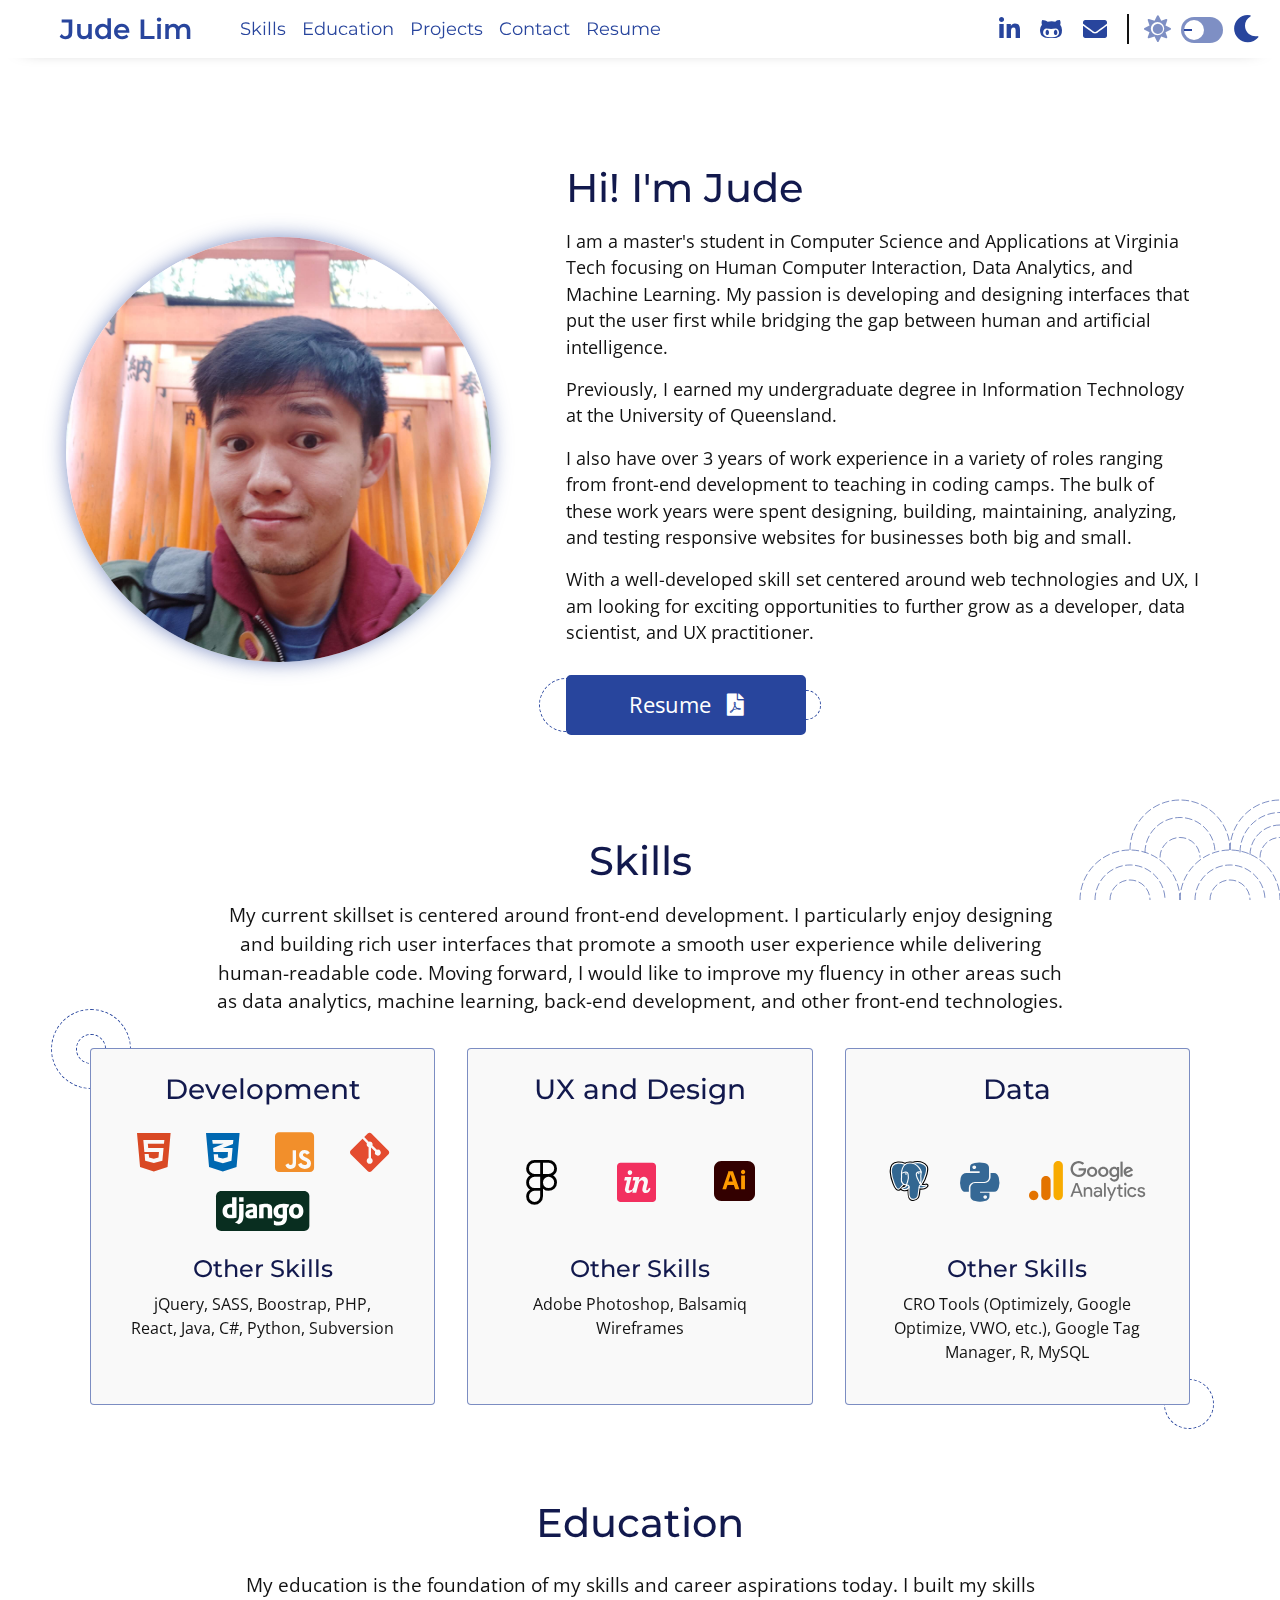
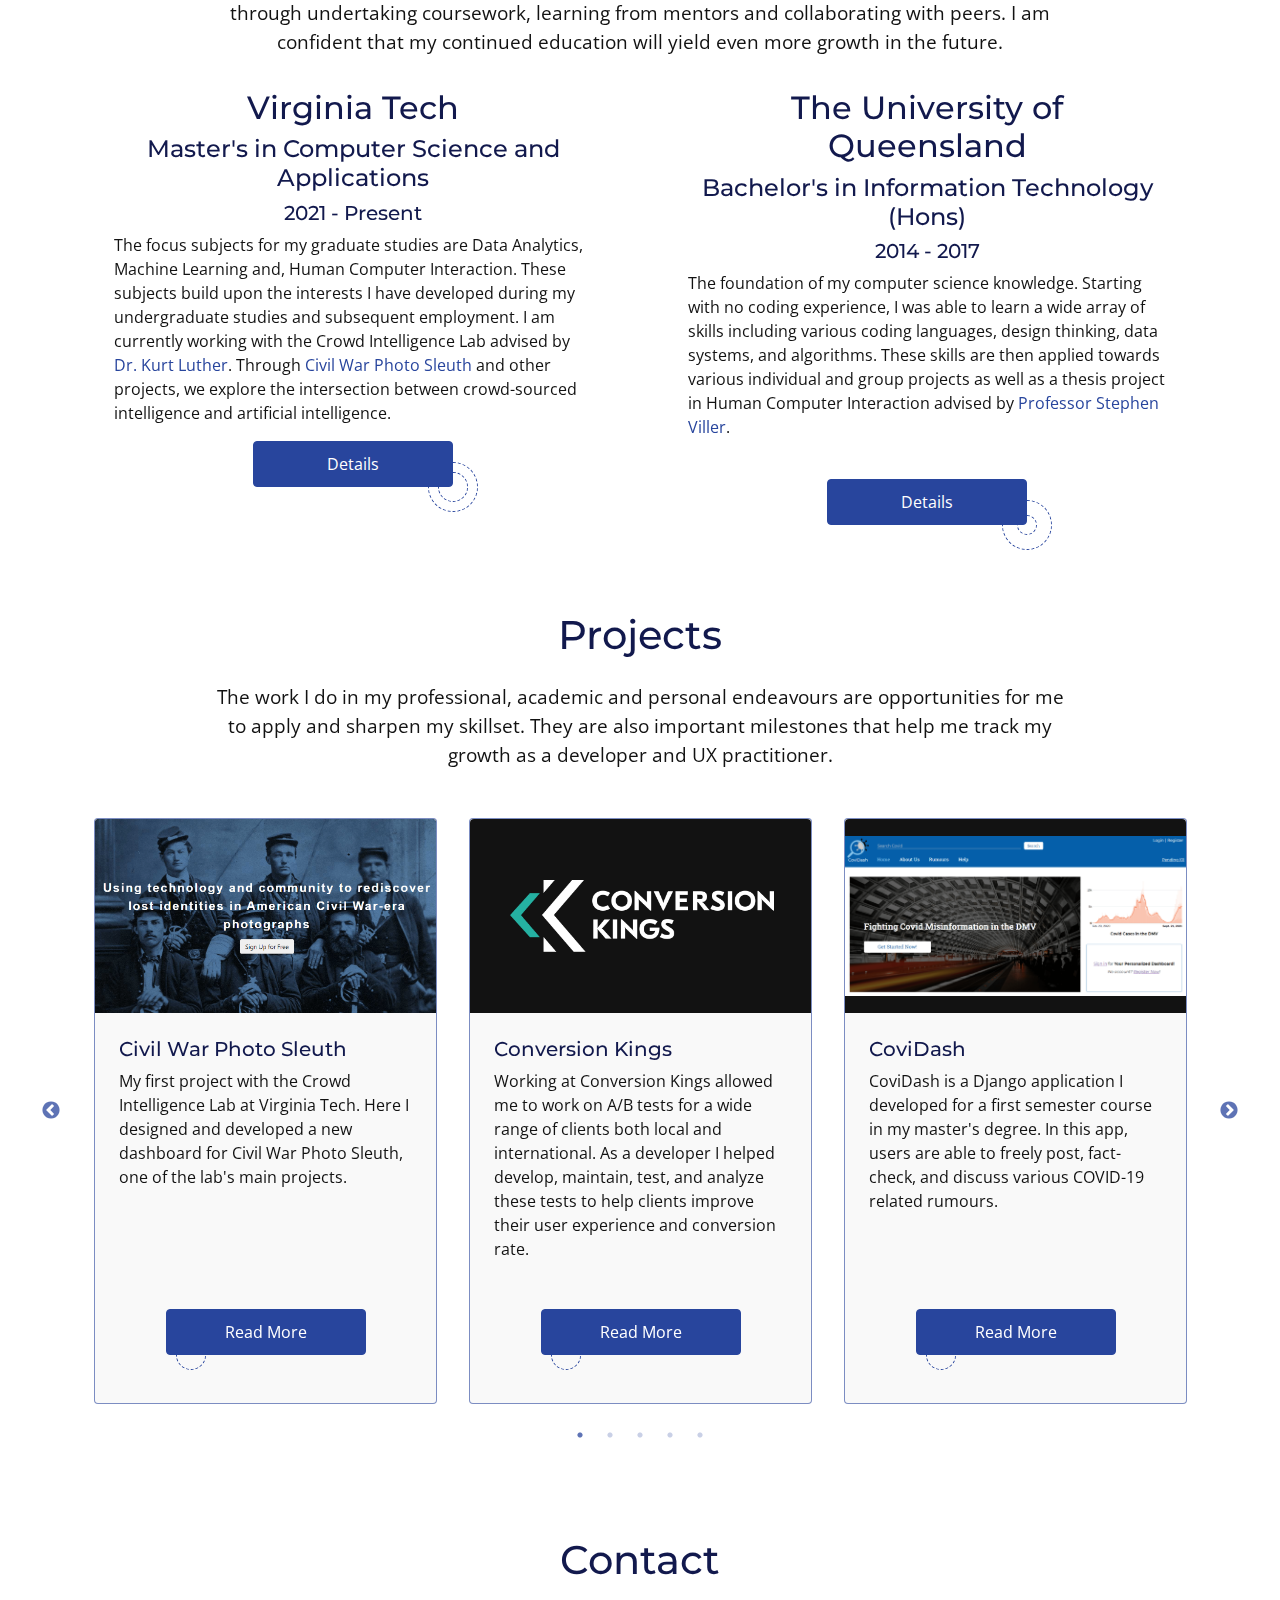
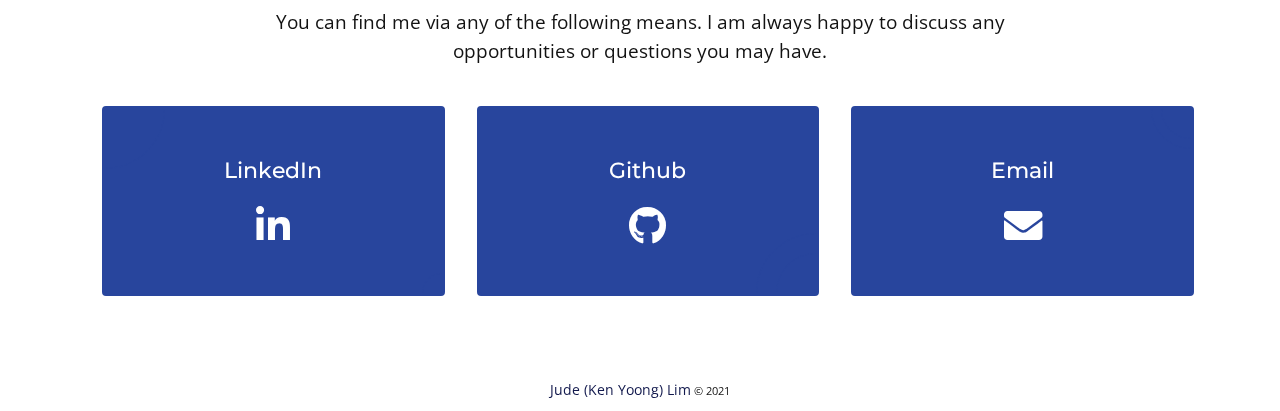
==== commit b4182aaa: "Development complete, pending testing" ====
--- a/index.html
+++ b/index.html
@@ -32,6 +32,12 @@
 
     <header>
         <nav class="navbar fixed-top navbar-expand-lg">
+            <div class="mobo-toggle">
+                <div class="top"></div>
+                <div class="mid"></div>
+                <div class="bot"></div>
+            </div>
+
             <div class="collapse navbar-collapse" id="navbarNav">
                 <a href="#bio" class="nav-name">
                     Jude Lim
@@ -56,7 +62,7 @@
                 </ul>
             </div>
 
-            <div class="d-flex align-items-center">
+            <div class="d-flex align-items-center nav-right">
                 <div class="d-flex justify-content-end socials">
                     <a target="_blank" rel="noopener noreferrer" href="https://www.linkedin.com/in/jude-lim-9a2612101/">
                         
@@ -1253,7 +1259,7 @@
                     </p>
                     
                     <div class="cta-wrap">
-                        <button type="button" class="btn btn-primary edu-cta">Details</button>
+                        <button type="button" class="btn btn-primary edu-cta" data-bs-content="edu-vt" data-bs-toggle="modal" data-bs-target="#contentModal">Details</button>
                     </div>
                 </div>
 
@@ -1269,7 +1275,7 @@
                     </p>
                     
                     <div class="cta-wrap">
-                        <button type="button" class="btn btn-primary edu-cta">Details</button>
+                        <button type="button" class="btn btn-primary edu-cta" data-bs-content="edu-uq" data-bs-toggle="modal" data-bs-target="#contentModal">Details</button>
                     </div>
                 </div>
             </div>
@@ -1287,7 +1293,7 @@
 
                 <div class="projects-wrapper mt-3">
                     <div class="project-tile p-3" data-tile-id="0">
-                        <div class="card rounded pb-4 project-inner">
+                        <div class="card rounded pb-5 project-inner">
                             <div class="project-thumb">
                                 <img src="img/cwps_thumb.png" alt="Civil War Photo Sleuth Thumbnail">
                             </div>
@@ -1298,15 +1304,15 @@
                                 My first project with the Crowd Intelligence Lab at Virginia Tech. Here I designed and developed a new dashboard for Civil War Photo Sleuth, one of the lab's main projects.
                             </div>
 
-                            <div class="cta-wrap mt-3">
-                                <button type="button" class="btn btn-primary project-cta">
+                            <div class="cta-wrap mt-4">
+                                <button type="button" class="btn btn-primary project-cta" data-bs-content="proj-cwps" data-bs-toggle="modal" data-bs-target="#contentModal">
                                     Read More
                                 </button>
                             </div>
                         </div>
                     </div>
                     <div class="project-tile p-3" data-tile-id="1">
-                        <div class="card rounded pb-4 project-inner">
+                        <div class="card rounded pb-5 project-inner">
                             <div class="project-thumb ck-thumb">
                                 <img src="img/ck_thumb.png" alt="Conversion Kings Thumbnail">
                             </div>
@@ -1317,15 +1323,15 @@
                                 Working at Conversion Kings allowed me to work on A/B tests for a wide range of clients both local and international. As a developer I helped develop, maintain, test, and analyze these tests to help clients improve their user experience and conversion rate.
                             </div>
 
-                            <div class="cta-wrap mt-3">
-                                <button type="button" class="btn btn-primary project-cta">
+                            <div class="cta-wrap mt-4">
+                                <button type="button" class="btn btn-primary project-cta" data-bs-content="proj-ck" data-bs-toggle="modal" data-bs-target="#contentModal">
                                     Read More
                                 </button>
                             </div>
                         </div>
                     </div>
                     <div class="project-tile p-3" data-tile-id="2">
-                        <div class="card rounded pb-4 project-inner">
+                        <div class="card rounded pb-5 project-inner">
                             <div class="project-thumb">
                                 <img src="img/covidash_thumb.png" alt="Covidash Thumbnail">
                             </div>
@@ -1336,15 +1342,15 @@
                                 CoviDash is a Django application I developed for a first semester course in my master's degree. In this app, users are able to freely post, fact-check, and discuss various COVID-19 related rumours. 
                             </div>
 
-                            <div class="cta-wrap mt-3">
-                                <button type="button" class="btn btn-primary project-cta">
+                            <div class="cta-wrap mt-4">
+                                <button type="button" class="btn btn-primary project-cta" data-bs-content="proj-cd" data-bs-toggle="modal" data-bs-target="#contentModal">
                                     Read More
                                 </button>
                             </div>
                         </div>
                     </div>
                     <div class="project-tile p-3" data-tile-id="3">
-                        <div class="card rounded pb-4 project-inner">
+                        <div class="card rounded pb-5 project-inner">
                             <div class="project-thumb">
                                 <img src="img/thesis_thumb.png" alt="Thesis Thumbnail">
                             </div>
@@ -1356,15 +1362,17 @@
                                 Normalization of Interdisciplinary Collaboration".
                             </div>
 
-                            <div class="cta-wrap mt-3">
-                                <button type="button" class="btn btn-primary project-cta">
-                                    Read More
-                                </button>
+                            <div class="cta-wrap mt-4">
+                                <a href="https://github.com/KenLim4337/thesisproject" target="_blank" rel="noopener noreferrer">
+                                    <button type="button" class="btn btn-primary project-cta">
+                                        Details
+                                    </button>
+                                </a>
                             </div>
                         </div>
                     </div>
                     <div class="project-tile p-3" data-tile-id="4">
-                        <div class="card rounded pb-4 project-inner">
+                        <div class="card rounded pb-5 project-inner">
                             <div class="project-thumb">
                                 <img src="img/rackcity_thumb.png" alt="Rack City Thumbnail">
                             </div>
@@ -1375,10 +1383,12 @@
                                 Rack City is a project I worked on for Govhack 2017. It is an application that promotes exploration of Brisbane art installations through the usage of public bike racks. The application received an honourable mention for a national award.
                             </div>
 
-                            <div class="cta-wrap mt-3">
-                                <button type="button" class="btn btn-primary project-cta">
-                                    Read More
-                                </button>
+                            <div class="cta-wrap mt-4">
+                                <a href="https://github.com/Feeandthelads/rackcity" target="_blank" rel="noopener noreferrer">
+                                    <button type="button" class="btn btn-primary project-cta">
+                                        Details
+                                    </button>
+                                </a>
                             </div>
                         </div>
                     </div>
@@ -1440,14 +1450,14 @@
                 <path d="M230,600 A1,1 0 1,1 370,600 L370,600" />
                 <path d="M260,600 A1,1 0 1,1 340,600 L340,600" />
 
-                <path class="d-none d-xl-block" d="M0,600 A1,1 0 1,1 200,600 L200,600" />
-                <path class="d-none d-xl-block" d="M30,600 A1,1 0 1,1 170,600 L170,600" />
-                <path class="d-none d-xl-block" d="M60,600 A1,1 0 1,1 140,600 L140,600" />
-
-
-
-                <path class="d-none d-xl-block" d="M100,500 A1,1 0 1,1 300,500 L300,500" />
-                <path class="d-none d-xl-block" d="M140,505 A1,1 0 1,1 260,505 L260,505" />
+                <path class="hide-first" d="M0,600 A1,1 0 1,1 200,600 L200,600" />
+                <path class="hide-first" d="M30,600 A1,1 0 1,1 170,600 L170,600" />
+                <path class="hide-first" d="M60,600 A1,1 0 1,1 140,600 L140,600" />
+
+
+
+                <path class="hide-first" d="M100,500 A1,1 0 1,1 300,500 L300,500" />
+                <path class="hide-first" d="M140,505 A1,1 0 1,1 260,505 L260,505" />
 
                 <path d="M300,500 A1,1 0 1,1 500,500 L500,500" />
                 <path d="M330,505 A1,1 0 1,1 470,505 L470,505" />
@@ -1460,38 +1470,58 @@
 
 
 
-                <path class="d-none d-xl-block" d="M200,400 A1,1 0 1,1 400,400 L400,400" />
-                <path class="d-none d-xl-block" d="M220,405 A1,1 0 1,1 380,405 L380,405" />
-                <path class="d-none d-xl-block" d="M240,410 A1,1 0 1,1 360,410 L360,410" />
-                <path class="d-none d-xl-block" d="M260,415 A1,1 0 1,1 340,415 L340,415" />
-
-                <path d="M400,400 A1,1 0 1,1 600,400 L600,400" />
-                <path d="M430,405 A1,1 0 1,1 570,405 L570,405" />
-                <path d="M460,415 A1,1 0 1,1 540,405 L540,415" />
-
-
-
-                <path class="d-none d-xl-block" d="M300,300 A1,1 0 1,1 500,300 L500,300" />
-                <path class="d-none d-xl-block" d="M340,305 A1,1 0 1,1 460,305 L460,305" />
-
-                <path d="M500,300 A1,1 0 1,1 700,300 L700,300" />
-                <path d="M530,305 A1,1 0 1,1 670,305 L670,305" />
-                <path d="M560,315 A1,1 0 1,1 640,315 L640,315" />
-
-
-
-                <path class="d-none d-xl-block" d="M400,200 A1,1 0 1,1 600,200 L600,200" />
-                <path class="d-none d-xl-block" d="M420,205 A1,1 0 1,1 580,205 L580,205" />
-                <path class="d-none d-xl-block" d="M440,210 A1,1 0 1,1 560,210 L560,210" />
-                <path class="d-none d-xl-block" d="M460,215 A1,1 0 1,1 540,215 L540,215" />
-
-
-
-                <path class="d-none d-xl-block" d="M500,100 A1,1 0 1,1 700,100 L700,100" />
-                <path class="d-none d-xl-block" d="M540,105 A1,1 0 1,1 660,105 L660,105" />
+                <path class="hide-first" d="M200,400 A1,1 0 1,1 400,400 L400,400" />
+                <path class="hide-first" d="M220,405 A1,1 0 1,1 380,405 L380,405" />
+                <path class="hide-first" d="M240,410 A1,1 0 1,1 360,410 L360,410" />
+                <path class="hide-first" d="M260,415 A1,1 0 1,1 340,415 L340,415" />
+
+                <path class="hide-height" d="M400,400 A1,1 0 1,1 600,400 L600,400" />
+                <path class="hide-height" d="M430,405 A1,1 0 1,1 570,405 L570,405" />
+                <path class="hide-height" d="M460,415 A1,1 0 1,1 540,405 L540,415" />
+
+
+                <path class="hide-first" d="M300,300 A1,1 0 1,1 500,300 L500,300" />
+                <path class="hide-first" d="M340,305 A1,1 0 1,1 460,305 L460,305" />
+
+                <path class="hide-height" d="M500,300 A1,1 0 1,1 700,300 L700,300" />
+                <path class="hide-height" d="M530,305 A1,1 0 1,1 670,305 L670,305" />
+                <path class="hide-height" d="M560,315 A1,1 0 1,1 640,315 L640,315" />
+
+
+
+                <path class="hide-first" d="M400,200 A1,1 0 1,1 600,200 L600,200" />
+                <path class="hide-first" d="M420,205 A1,1 0 1,1 580,205 L580,205" />
+                <path class="hide-first" d="M440,210 A1,1 0 1,1 560,210 L560,210" />
+                <path class="hide-first" d="M460,215 A1,1 0 1,1 540,215 L540,215" />
+
+
+
+                <path class="hide-first" d="M500,100 A1,1 0 1,1 700,100 L700,100" />
+                <path class="hide-first" d="M540,105 A1,1 0 1,1 660,105 L660,105" />
             </svg>
         </div>
     </div>
+    
+    <!-- Modal -->
+    <div class="modal fade" id="contentModal" tabindex="-1" aria-labelledby="modalLabel" aria-hidden="true">
+        <div class="modal-dialog modal-dialog-centered modal-dialog-scrollable">
+        <div class="modal-content p-3">
+            <div class="modal-header px-3">
+            <h5 class="modal-title" id="modalLabel">Modal title</h5>
+            <button type="button" class="btn-close" data-bs-dismiss="modal" aria-label="Close"></button>
+            </div>
+            <div class="modal-body">
+                <div class="modal-inner">
+
+                </div>
+                <div class="modal-loading">
+                    <svg xmlns:svg="http://www.w3.org/2000/svg" xmlns="http://www.w3.org/2000/svg" xmlns:xlink="http://www.w3.org/1999/xlink" version="1.0" width="64px" height="64px" viewBox="0 0 128 128" xml:space="preserve"><rect x="0" y="0" width="100%" height="100%" fill="#FFFFFF" /><g><path d="M116.3 60.18a52.28 52.28 0 0 0-12.64-30.45l8.06-8.06a63.6 63.6 0 0 1 15.97 38.5h-11.4z" fill="#000000"/><path d="M116.3 60.18a52.28 52.28 0 0 0-12.64-30.45l8.06-8.06a63.6 63.6 0 0 1 15.97 38.5h-11.4z" fill="#9c9c9c" transform="rotate(45, 64, 64)"/><path d="M116.3 60.18a52.28 52.28 0 0 0-12.64-30.45l8.06-8.06a63.6 63.6 0 0 1 15.97 38.5h-11.4z" fill="#9c9c9c" transform="rotate(90, 64, 64)"/><path d="M116.3 60.18a52.28 52.28 0 0 0-12.64-30.45l8.06-8.06a63.6 63.6 0 0 1 15.97 38.5h-11.4z" fill="#9c9c9c" transform="rotate(135, 64, 64)"/><path d="M116.3 60.18a52.28 52.28 0 0 0-12.64-30.45l8.06-8.06a63.6 63.6 0 0 1 15.97 38.5h-11.4z" fill="#9c9c9c" transform="rotate(180, 64, 64)"/><path d="M116.3 60.18a52.28 52.28 0 0 0-12.64-30.45l8.06-8.06a63.6 63.6 0 0 1 15.97 38.5h-11.4z" fill="#9c9c9c" transform="rotate(225, 64, 64)"/><path d="M116.3 60.18a52.28 52.28 0 0 0-12.64-30.45l8.06-8.06a63.6 63.6 0 0 1 15.97 38.5h-11.4z" fill="#9c9c9c" transform="rotate(270, 64, 64)"/><path d="M116.3 60.18a52.28 52.28 0 0 0-12.64-30.45l8.06-8.06a63.6 63.6 0 0 1 15.97 38.5h-11.4z" fill="#9c9c9c" transform="rotate(315, 64, 64)"/><animateTransform attributeName="transform" type="rotate" values="0 64 64;45 64 64;90 64 64;135 64 64;180 64 64;225 64 64;270 64 64;315 64 64" calcMode="discrete" dur="720ms" repeatCount="indefinite"></animateTransform></g></svg>
+                </div>
+            </div>
+        </div>
+        </div>
+    </div>
+    <div class="mobo-overlay"></div>
 </body>
 
 </html>--- a/css/style.css
+++ b/css/style.css
@@ -44,6 +44,13 @@
   transition: 0.3s ease all;
 }
 
+@media screen and (max-width: 991px) {
+  body .navbar {
+    -webkit-box-shadow: 0 10px 20px -20px #121212;
+            box-shadow: 0 10px 20px -20px #121212;
+  }
+}
+
 body button.btn.btn-primary {
   padding: 10px 0;
   width: 200px;
@@ -56,6 +63,11 @@
 body button.btn.btn-primary:hover {
   color: #28459D;
   background-color: white;
+}
+
+body button.btn.btn-primary:focus {
+  -webkit-box-shadow: none;
+          box-shadow: none;
 }
 
 body header nav {
@@ -76,6 +88,47 @@
 
 body header nav .navbar-nav a.nav-link:hover {
   color: rgba(40, 69, 157, 0.6);
+}
+
+body header nav .mobo-toggle {
+  position: relative;
+  width: 26px;
+  height: 22px;
+  display: none;
+  cursor: pointer;
+  overflow: hidden;
+  border-radius: 4px;
+}
+
+body header nav .mobo-toggle div {
+  width: 26px;
+  height: 4px;
+  background: #28459D;
+  position: absolute;
+  left: 0;
+  right: 0;
+  margin: auto;
+  -webkit-transition: 0.3s ease all;
+  transition: 0.3s ease all;
+}
+
+body header nav .mobo-toggle div.top {
+  top: 0;
+}
+
+body header nav .mobo-toggle div.mid {
+  top: 0;
+  bottom: 0;
+}
+
+body header nav .mobo-toggle div.bot {
+  bottom: 0;
+}
+
+@media screen and (max-width: 991px) {
+  body header nav .mobo-toggle {
+    display: block;
+  }
 }
 
 body header nav a.nav-name {
@@ -91,8 +144,8 @@
   display: block;
   position: absolute;
   z-index: 1;
-  left: 15px;
-  top: -10px;
+  right: 20px;
+  top: -15px;
   width: 0px;
   height: 0px;
   margin: auto;
@@ -108,7 +161,7 @@
   position: absolute;
   z-index: 1;
   left: 0px;
-  bottom: -10px;
+  bottom: 0px;
   width: 0px;
   height: 0px;
   margin: auto;
@@ -133,6 +186,37 @@
   border-color: #28459D;
 }
 
+@media screen and (max-width: 991px) {
+  body header nav {
+    padding: 0 15px;
+  }
+  body header nav .nav-right {
+    margin-left: auto;
+  }
+  body header nav .navbar-collapse {
+    position: fixed;
+    z-index: 101;
+    top: 46px;
+    display: block !important;
+    background-color: white;
+    height: 100vh;
+    width: calc(100vw - 60px);
+    max-width: 400px;
+    padding-top: 20px;
+    opacity: 0;
+    pointer-events: none;
+    left: -100vw;
+    -webkit-transition: 0.3s ease all;
+    transition: 0.3s ease all;
+  }
+  body header nav .navbar-collapse a.nav-name {
+    display: none;
+  }
+  body header nav .navbar-collapse ul .nav-link {
+    padding: 10px 15px;
+  }
+}
+
 body header .socials {
   text-align: right;
   padding-top: 3px;
@@ -140,6 +224,12 @@
   border-right: 2px #121212 solid;
 }
 
+@media screen and (max-width: 991px) {
+  body header .socials {
+    padding-right: 13px;
+  }
+}
+
 body header .socials i {
   color: #28459D;
   -webkit-transition: 0.3s ease color;
@@ -149,6 +239,12 @@
 
 body header .socials a {
   margin: 0 10px;
+}
+
+@media screen and (max-width: 991px) {
+  body header .socials a {
+    margin: 0 5px;
+  }
 }
 
 body header .socials a:last-of-type {
@@ -171,6 +267,12 @@
       -ms-flex-pack: end;
           justify-content: flex-end;
   padding-left: 15px;
+}
+
+@media screen and (max-width: 991px) {
+  body header .toggle-wrap {
+    padding-left: 8px;
+  }
 }
 
 body header .toggle-wrap i {
@@ -208,6 +310,12 @@
   -webkit-box-ordinal-group: 3;
       -ms-flex-order: 2;
           order: 2;
+}
+
+@media screen and (max-width: 991px) {
+  body header .toggle-wrap .modeToggle {
+    margin: 0 5px;
+  }
 }
 
 body header .toggle-wrap .modeToggle .toggleInner {
@@ -271,9 +379,15 @@
 }
 
 body main section:before {
-  height: 60px;
+  height: 70px;
   content: "";
   display: block;
+}
+
+@media screen and (max-width: 991px) {
+  body main .bio-block > .row {
+    display: block;
+  }
 }
 
 body main .head-wrap {
@@ -293,15 +407,56 @@
      object-fit: cover;
 }
 
+@media screen and (max-width: 1199px) {
+  body main .head-wrap {
+    width: 325px;
+    height: 325px;
+  }
+}
+
+@media screen and (max-width: 991px) {
+  body main .head-wrap {
+    margin: auto;
+  }
+}
+
+@media screen and (max-width: 370px) {
+  body main .head-wrap {
+    width: 275px;
+    height: 275px;
+  }
+}
+
 body main .bio-text {
   width: calc(100% - 425px);
   padding-left: 75px;
   font-size: 1.1rem;
 }
 
+@media screen and (max-width: 1199px) {
+  body main .bio-text {
+    width: calc(100% - 325px);
+  }
+}
+
+@media screen and (max-width: 991px) {
+  body main .bio-text {
+    width: 100%;
+    padding: 1rem 15px;
+    margin-top: 10px;
+    text-align: justify;
+  }
+}
+
 body main .bio-text .cta-wrap {
   position: relative;
-  width: 280px;
+  width: 240px;
+}
+
+@media screen and (max-width: 991px) {
+  body main .bio-text .cta-wrap {
+    margin: auto;
+  }
 }
 
 body main .bio-text .cta-wrap a {
@@ -355,7 +510,7 @@
 body main .bio-text .resume-cta {
   color: white;
   display: block;
-  width: 280px;
+  width: 240px;
   margin: 30px 0 0;
   background: #28459D;
   padding: 10px 15px;
@@ -419,6 +574,13 @@
   margin-right: auto;
 }
 
+@media screen and (max-width: 991px) {
+  body main .section-sub-header {
+    padding-left: 15px !important;
+    padding-right: 15px !important;
+  }
+}
+
 body main .skills-block .skill-wrapper .col-lg-4:first-of-type .card:after {
   content: "";
   display: block;
@@ -445,6 +607,8 @@
   margin: auto;
   border-radius: 50%;
   border: #28459D dashed 1px;
+  -webkit-transition: 0.3s ease all;
+  transition: 0.3s ease all;
 }
 
 body main .skills-block .skill-wrapper .col-lg-4:last-of-type .card:after {
@@ -459,6 +623,8 @@
   margin: auto;
   border-radius: 50%;
   border: #28459D dashed 1px;
+  -webkit-transition: 0.3s ease all;
+  transition: 0.3s ease all;
 }
 
 body main .skills-block .highlighted-skills i {
@@ -466,6 +632,8 @@
   width: auto;
   font-size: 2.8rem;
   padding-bottom: 20px;
+  -webkit-transition: 0.3s ease all;
+  transition: 0.3s ease all;
 }
 
 body main .skills-block .highlighted-skills i.fa-html5 {
@@ -500,6 +668,19 @@
   height: 40px;
   width: auto;
   vertical-align: top;
+}
+
+@media screen and (max-width: 991px) {
+  body main .edu-block > .row > .col-lg-6 {
+    padding-left: 15px !important;
+    padding-right: 15px !important;
+  }
+  body main .edu-block > .row > .col-lg-6:last-of-type {
+    margin-top: 50px !important;
+  }
+  body main .edu-block .edu-body {
+    text-align: justify;
+  }
 }
 
 body main .edu-block .cta-wrap {
@@ -520,6 +701,8 @@
   margin: auto;
   border-radius: 50%;
   border: #28459D dashed 1px;
+  -webkit-transition: 0.3s ease all;
+  transition: 0.3s ease all;
 }
 
 body main .edu-block .cta-wrap:before {
@@ -534,6 +717,8 @@
   margin: auto;
   border-radius: 50%;
   border: #28459D dashed 1px;
+  -webkit-transition: 0.3s ease all;
+  transition: 0.3s ease all;
 }
 
 body main .edu-block .cta-wrap:hover:before {
@@ -570,6 +755,12 @@
   height: 100%;
 }
 
+@media screen and (max-width: 991px) {
+  body main .projects-block .project-desc {
+    text-align: justify;
+  }
+}
+
 body main .projects-block .cta-wrap {
   position: relative;
   width: 200px;
@@ -602,6 +793,23 @@
 
 body main .projects-block .cta-wrap:hover:after {
   animation: hoverSpin 5s linear reverse infinite;
+}
+
+@media screen and (max-width: 991px) {
+  body main .contact-block .contact-wrapper {
+    display: block;
+    margin: 0 !important;
+  }
+}
+
+@media screen and (max-width: 991px) {
+  body main .contact-block .contact-wrapper .col-md-4 {
+    margin-bottom: 20px;
+    width: 100%;
+    max-width: 400px;
+    margin-left: auto;
+    margin-right: auto;
+  }
 }
 
 body main .contact-block .contact-wrapper .col-md-4 .card {
@@ -679,6 +887,147 @@
   height: 80px;
 }
 
+body main .slick-prev:before, body main .slick-next:before {
+  color: #28459D;
+  -webkit-transition: 0.3s ease all;
+  transition: 0.3s ease all;
+}
+
+@media screen and (max-width: 991px) {
+  body main .slick-prev {
+    left: -8px;
+  }
+  body main .slick-next {
+    right: -8px;
+  }
+}
+
+body main .slick-dots {
+  width: calc(100% - 24px);
+}
+
+body main .slick-dots li.slick-active button:before {
+  color: #28459D;
+}
+
+body main .slick-dots li button:before {
+  color: #28459D;
+  -webkit-transition: 0.3s ease all;
+  transition: 0.3s ease all;
+}
+
+body .modal .btn-close {
+  background: none;
+  position: relative;
+}
+
+body .modal .btn-close:before {
+  content: '';
+  position: absolute;
+  display: block;
+  top: 0;
+  bottom: 0;
+  left: 0;
+  right: 0;
+  margin: auto;
+  width: 20px;
+  height: 2px;
+  background: #28459D;
+  -webkit-transform: rotate(-45deg);
+          transform: rotate(-45deg);
+}
+
+body .modal .btn-close:after {
+  content: '';
+  position: absolute;
+  display: block;
+  top: 0;
+  bottom: 0;
+  left: 0;
+  right: 0;
+  margin: auto;
+  width: 20px;
+  height: 2px;
+  background: #28459D;
+  -webkit-transform: rotate(45deg);
+          transform: rotate(45deg);
+}
+
+body .modal .btn-close:hover:before {
+  background-color: rgba(40, 69, 157, 0.6);
+}
+
+body .modal .btn-close:hover:after {
+  background-color: rgba(40, 69, 157, 0.6);
+}
+
+body .modal .btn.btn-primary {
+  padding: 10px 0;
+  width: 240px;
+  display: block;
+  margin: auto;
+  background-color: #28459D;
+  border-color: #28459D;
+}
+
+body .modal .btn.btn-primary:hover {
+  color: #28459D;
+  background-color: white;
+}
+
+body .modal .btn.btn-primary:focus {
+  -webkit-box-shadow: none;
+          box-shadow: none;
+}
+
+body .modal .modal-dialog {
+  max-width: 800px;
+}
+
+body .modal .modal-content {
+  background-color: #f9f9f9;
+  border-color: rgba(40, 69, 157, 0.6);
+}
+
+body .modal .modal-content img {
+  width: 100%;
+}
+
+body .modal .modal-header {
+  border-bottom: none;
+}
+
+body .modal .modal-header h5.modal-title {
+  opacity: 0;
+  -webkit-transition: 0.3s ease all;
+  transition: 0.3s ease all;
+}
+
+body .modal .modal-body .modal-loading {
+  margin: 20px auto 60px;
+  text-align: center;
+}
+
+body .modal .modal-body .modal-loading svg rect {
+  fill: #f9f9f9;
+}
+
+body .modal .modal-body .modal-loading svg path {
+  fill: rgba(40, 69, 157, 0.6);
+}
+
+body .modal .modal-body .modal-loading svg path:first-of-type {
+  fill: #28459D;
+}
+
+body .modal.loaded h5.modal-title {
+  opacity: 1;
+}
+
+body .modal.loaded .modal-loading {
+  display: none;
+}
+
 body footer {
   width: 100%;
 }
@@ -693,6 +1042,27 @@
 body footer .footNote .highlight {
   font-size: 0.9rem;
   color: #12194d;
+}
+
+body .mobo-overlay {
+  position: fixed;
+  z-index: 100;
+  background-color: rgba(0, 0, 0, 0.6);
+  top: 0;
+  left: 0;
+  width: 100vw;
+  height: 100vh;
+  display: none;
+  -webkit-transition: 0.3s ease all;
+  transition: 0.3s ease all;
+  opacity: 0;
+  pointer-events: none;
+}
+
+@media screen and (max-width: 991px) {
+  body .mobo-overlay {
+    display: block;
+  }
 }
 
 .background {
@@ -708,7 +1078,7 @@
 .background .seigaiha {
   position: absolute;
   max-width: 500px;
-  width: calc((100vw - 1340px)/2);
+  width: calc((100vw - 1240px)/2);
   pointer-events: none;
   right: 0;
   bottom: 0;
@@ -734,6 +1104,27 @@
           animation: bgAnimateBwd 2.5s linear backwards;
 }
 
+@media screen and (max-width: 1800px) {
+  .background .seigaiha {
+    width: 300px;
+  }
+  .background .seigaiha .hide-first {
+    display: none;
+  }
+}
+
+@media screen and (max-width: 991px) {
+  .background .seigaiha {
+    width: 200px;
+  }
+}
+
+@media screen and (max-height: 900px) {
+  .background .seigaiha .hide-height {
+    display: none;
+  }
+}
+
 @-webkit-keyframes bgAnimateFwd {
   from {
     stroke-dashoffset: 0;
@@ -811,6 +1202,13 @@
           box-shadow: 0 10px 20px -25px #ffb7c5;
 }
 
+@media screen and (max-width: 991px) {
+  body.dark .navbar {
+    -webkit-box-shadow: 0 10px 20px -20px #ffb7c5;
+            box-shadow: 0 10px 20px -20px #ffb7c5;
+  }
+}
+
 body.dark button.btn.btn-primary {
   background-color: #c27685;
   border-color: #c27685;
@@ -831,12 +1229,22 @@
   color: rgba(255, 183, 197, 0.6);
 }
 
+body.dark header nav .mobo-toggle div {
+  background-color: #ffb7c5;
+}
+
 body.dark header nav a.nav-name:hover:before {
   border-color: #ffb7c5;
 }
 
 body.dark header nav a.nav-name:hover:after {
   border-color: #ffb7c5;
+}
+
+@media screen and (max-width: 991px) {
+  body.dark header nav .navbar-collapse {
+    background-color: #12194d;
+  }
 }
 
 body.dark header .socials {
@@ -957,7 +1365,11 @@
 }
 
 body.dark main .skills-block .highlighted-skills i.fa-figma {
-  color: white;
+  color: rgba(255, 255, 255, 0.87);
+}
+
+body.dark main .skills-block .highlighted-skills i[data-bs-original-title="Google Analytics"] g:not(#g6628) path {
+  fill: rgba(255, 255, 255, 0.87) !important;
 }
 
 body.dark main .skills-block .highlighted-skills i svg {
@@ -998,6 +1410,67 @@
   border-color: #ffb7c5;
 }
 
+body.dark main .slick-prev:before, body.dark main .slick-next:before {
+  color: #ffb7c5;
+}
+
+body.dark main .slick-dots li.slick-active button:before {
+  color: #ffb7c5;
+}
+
+body.dark main .slick-dots li button:before {
+  color: #ffb7c5;
+}
+
+body.dark .modal .btn-close:before {
+  background-color: #ffb7c5;
+}
+
+body.dark .modal .btn-close:after {
+  background-color: #ffb7c5;
+}
+
+body.dark .modal .btn-close:hover:before {
+  background-color: rgba(255, 183, 197, 0.6);
+}
+
+body.dark .modal .btn-close:hover:after {
+  background-color: rgba(255, 183, 197, 0.6);
+}
+
+body.dark .modal .btn.btn-primary {
+  background-color: #c27685;
+  border-color: #c27685;
+  color: #12194d;
+}
+
+body.dark .modal .btn.btn-primary:hover {
+  color: #ffb7c5;
+  background-color: #12194d;
+  border-color: #ffb7c5;
+}
+
+body.dark .modal .modal-content {
+  background-color: #201f5a;
+  border-color: rgba(255, 183, 197, 0.6);
+}
+
+body.dark .modal .modal-header h5.modal-title {
+  color: #c27685;
+}
+
+body.dark .modal .modal-body .modal-loading svg rect {
+  fill: #201f5a;
+}
+
+body.dark .modal .modal-body .modal-loading svg path {
+  fill: rgba(255, 183, 197, 0.6);
+}
+
+body.dark .modal .modal-body .modal-loading svg path:first-of-type {
+  fill: #ffb7c5;
+}
+
 body.dark footer .footNote {
   color: rgba(255, 255, 255, 0.87);
 }
@@ -1009,4 +1482,42 @@
 body.dark .background svg {
   stroke: #ffb7c5;
 }
+
+body.show-menu header nav .mobo-toggle {
+  border-radius: 0;
+}
+
+body.show-menu header nav .mobo-toggle div.top {
+  top: 0;
+  bottom: 0;
+  -webkit-transform: rotate(225deg);
+          transform: rotate(225deg);
+}
+
+body.show-menu header nav .mobo-toggle div.mid {
+  top: 0;
+  bottom: 0;
+  -webkit-transform: rotate(45deg);
+          transform: rotate(45deg);
+}
+
+body.show-menu header nav .mobo-toggle div.bot {
+  top: 0;
+  bottom: 0;
+  -webkit-transform: rotate(-45deg);
+          transform: rotate(-45deg);
+}
+
+@media screen and (max-width: 991px) {
+  body.show-menu header nav .navbar-collapse {
+    opacity: 1;
+    pointer-events: all;
+    left: 0;
+  }
+}
+
+body.show-menu .mobo-overlay {
+  opacity: 1;
+  pointer-events: all;
+}
 /*# sourceMappingURL=style.css.map */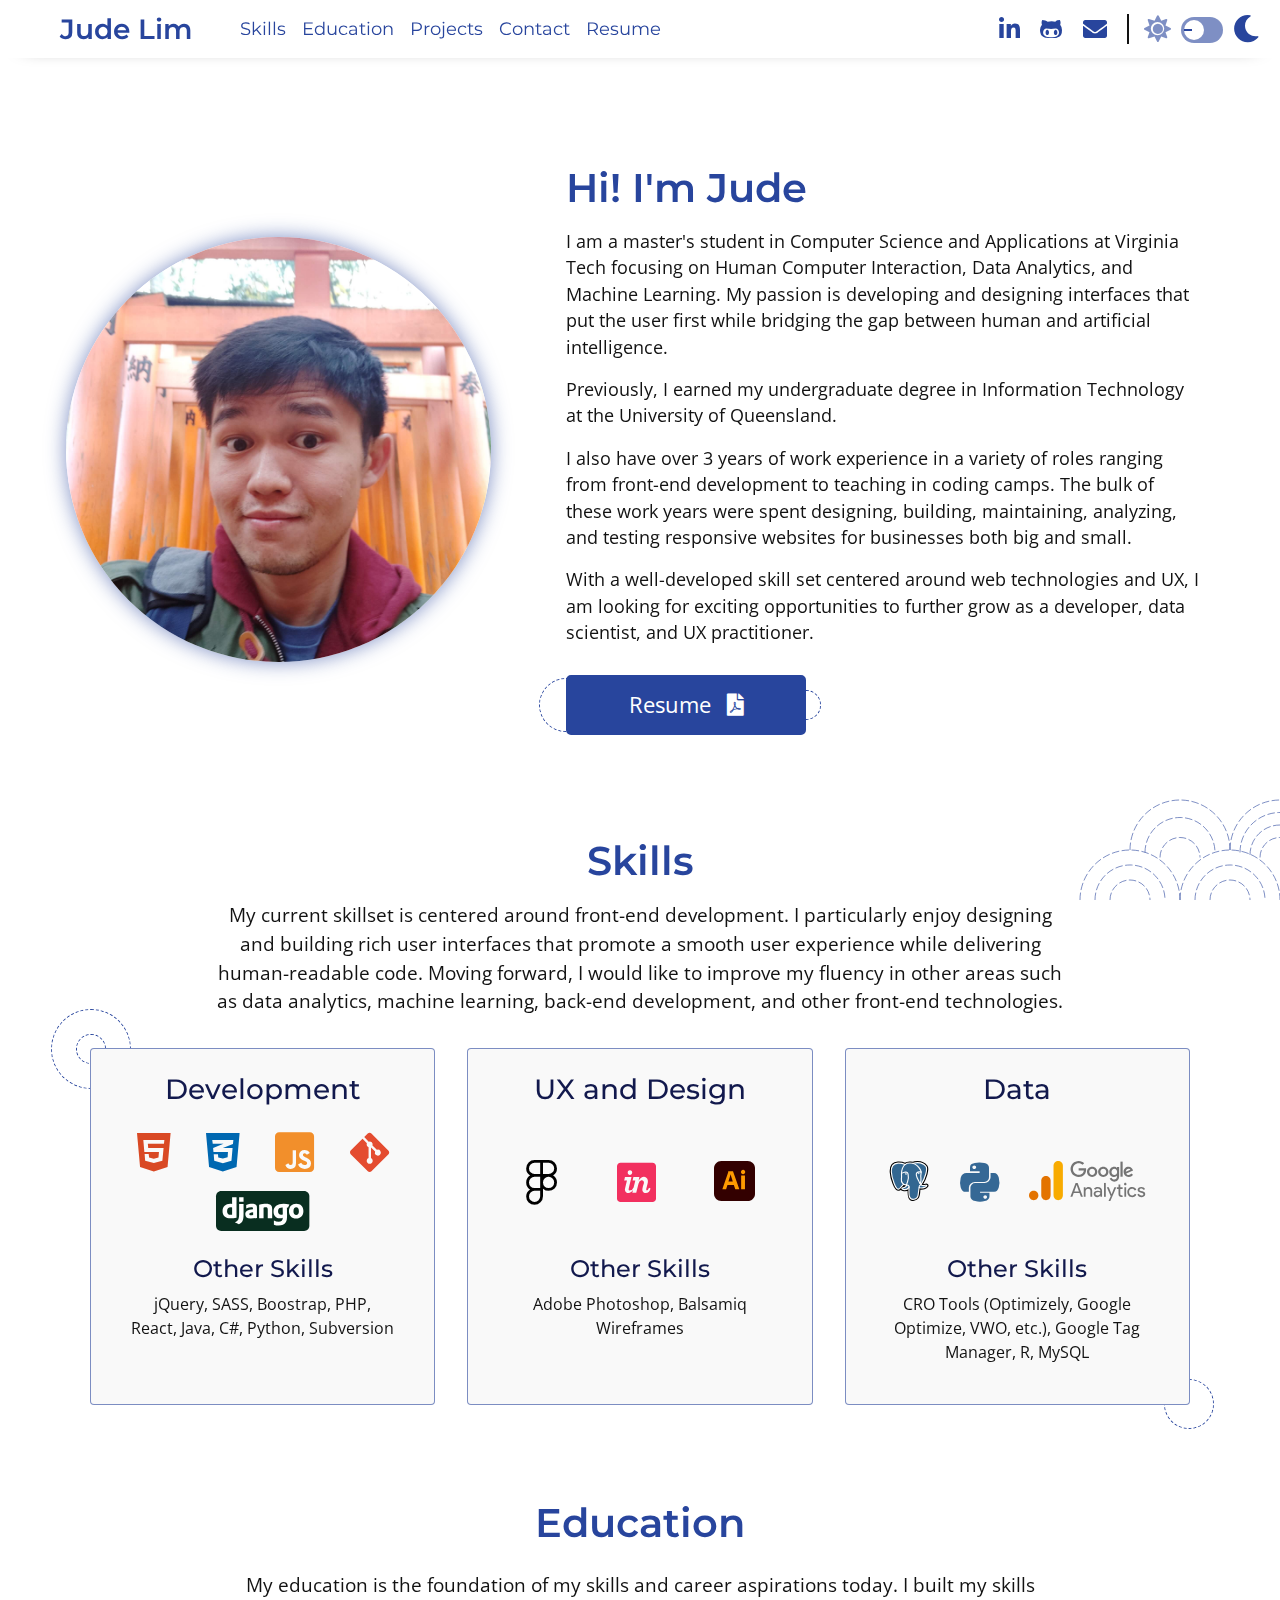
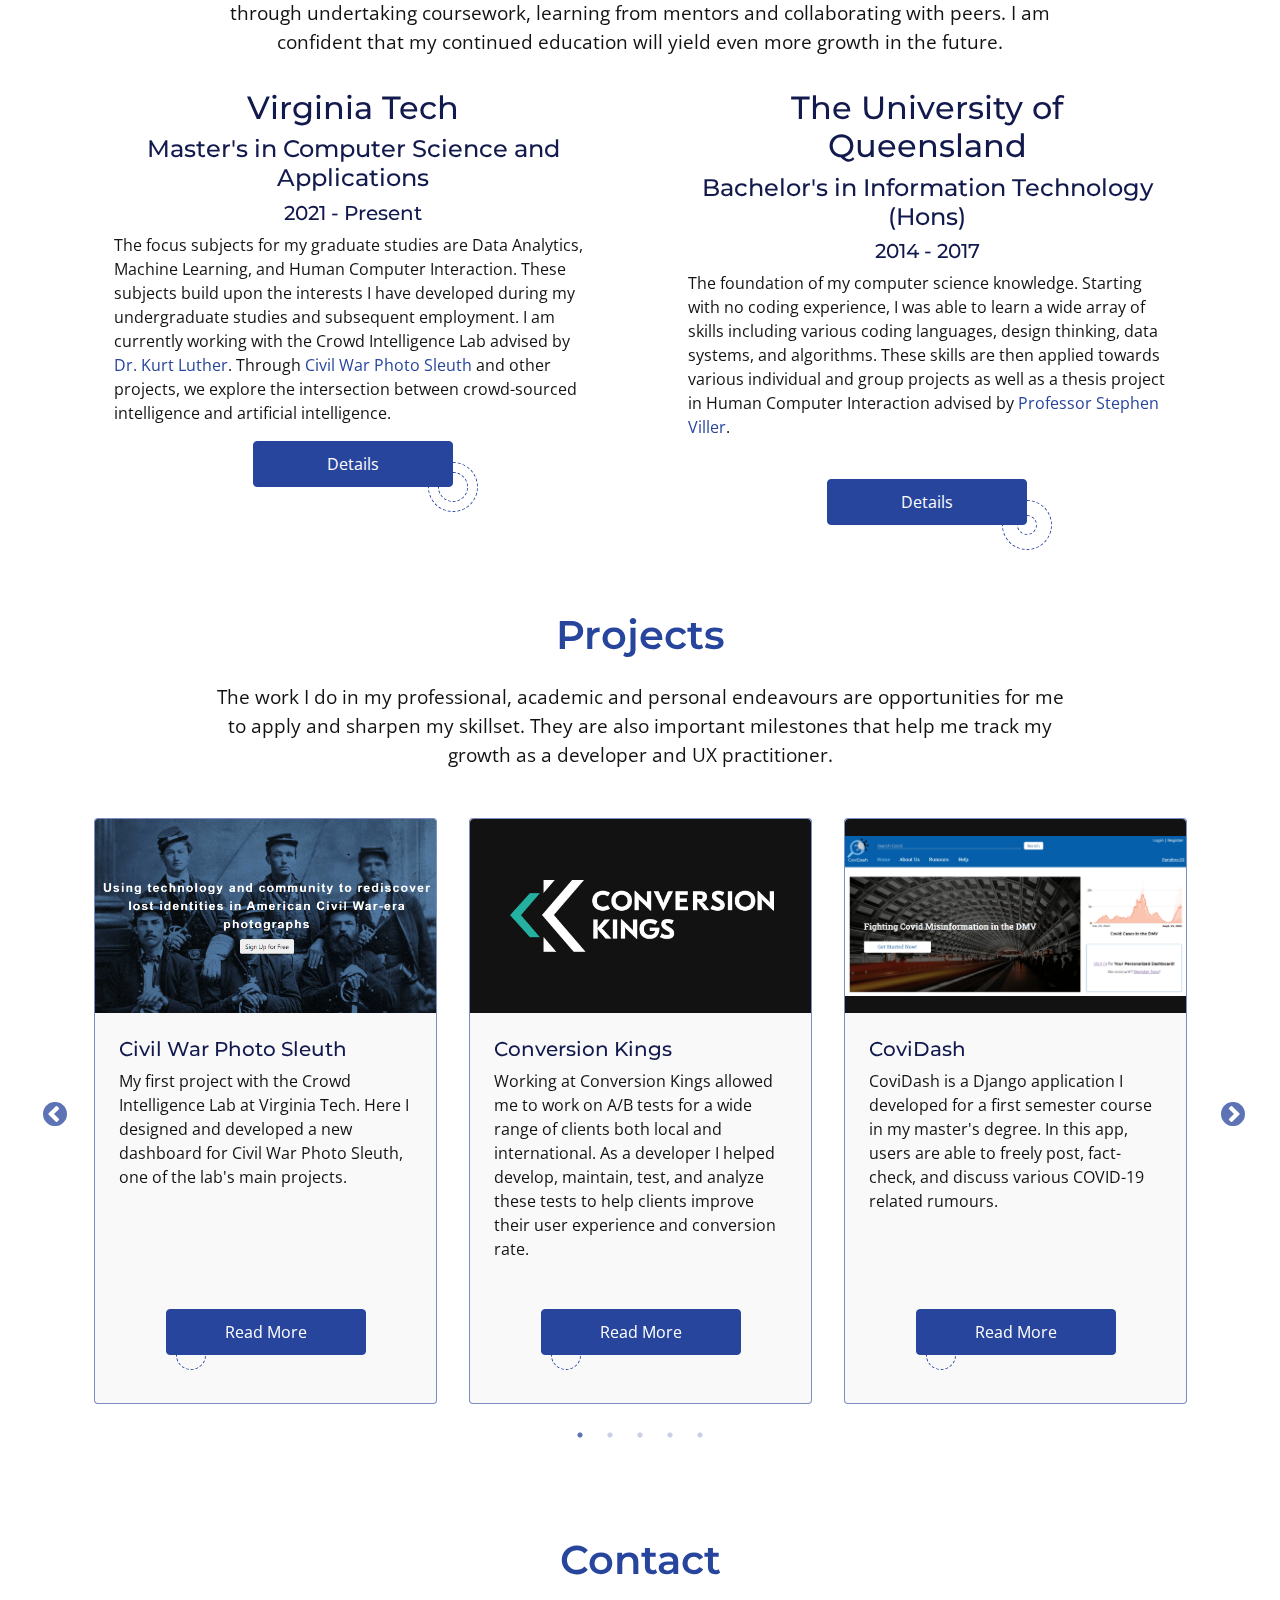
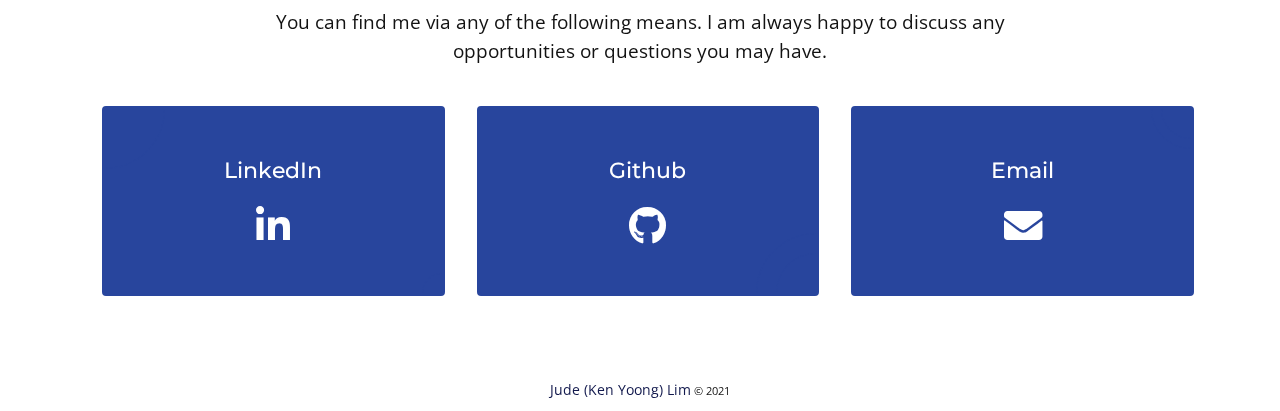
==== commit d7130d6a: "Pre-release fixes" ====
--- a/index.html
+++ b/index.html
@@ -1255,7 +1255,7 @@
                     <h5 class="text-center">2021 - Present</h5>
 
                     <p class="edu-body">
-                        The focus subjects for my graduate studies are Data Analytics, Machine Learning and, Human Computer Interaction. These subjects build upon the interests I have developed during my undergraduate studies and subsequent employment. I am currently working with the Crowd Intelligence Lab advised by <a href="https://crowd.cs.vt.edu/kurt-luther/" target="_blank" rel="noopener noreferrer">Dr. Kurt Luther</a>. Through <a href="https://www.civilwarphotosleuth.com/" target="_blank" rel="noopener noreferrer">Civil War Photo Sleuth</a> and other projects, we explore the intersection between crowd-sourced intelligence and artificial intelligence. 
+                        The focus subjects for my graduate studies are Data Analytics, Machine Learning, and Human Computer Interaction. These subjects build upon the interests I have developed during my undergraduate studies and subsequent employment. I am currently working with the Crowd Intelligence Lab advised by <a href="https://crowd.cs.vt.edu/kurt-luther/" target="_blank" rel="noopener noreferrer">Dr. Kurt Luther</a>. Through <a href="https://www.civilwarphotosleuth.com/" target="_blank" rel="noopener noreferrer">Civil War Photo Sleuth</a> and other projects, we explore the intersection between crowd-sourced intelligence and artificial intelligence. 
                     </p>
                     
                     <div class="cta-wrap">
--- a/css/style.css
+++ b/css/style.css
@@ -15,6 +15,11 @@
   font-family: 'Montserrat', sans-serif;
   -webkit-transition: 0.3s ease all;
   transition: 0.3s ease all;
+}
+
+body h1 {
+  font-weight: 600;
+  color: #28459D;
 }
 
 body a {
@@ -443,8 +448,8 @@
   body main .bio-text {
     width: 100%;
     padding: 1rem 15px;
-    margin-top: 10px;
-    text-align: justify;
+    margin-top: 20px;
+    text-align: center;
   }
 }
 
@@ -581,6 +586,13 @@
   }
 }
 
+@media screen and (max-width: 500px) {
+  body main .section-sub-header {
+    padding-left: 0px !important;
+    padding-right: 0px !important;
+  }
+}
+
 body main .skills-block .skill-wrapper .col-lg-4:first-of-type .card:after {
   content: "";
   display: block;
@@ -679,7 +691,14 @@
     margin-top: 50px !important;
   }
   body main .edu-block .edu-body {
-    text-align: justify;
+    text-align: center;
+  }
+}
+
+@media screen and (max-width: 500px) {
+  body main .edu-block > .row > .col-lg-6 {
+    padding-left: 0px !important;
+    padding-right: 0px !important;
   }
 }
 
@@ -737,6 +756,12 @@
   height: 20px;
 }
 
+@media screen and (max-width: 991px) {
+  body main .projects-block .projects-wrapper {
+    padding: 0;
+  }
+}
+
 body main .projects-block .project-thumb {
   width: 100%;
   overflow: hidden;
@@ -757,7 +782,7 @@
 
 @media screen and (max-width: 991px) {
   body main .projects-block .project-desc {
-    text-align: justify;
+    text-align: center;
   }
 }
 
@@ -891,19 +916,31 @@
   color: #28459D;
   -webkit-transition: 0.3s ease all;
   transition: 0.3s ease all;
+  font-size: 28px;
 }
 
 @media screen and (max-width: 991px) {
   body main .slick-prev {
-    left: -8px;
+    left: -5px;
+    z-index: 10;
   }
   body main .slick-next {
-    right: -8px;
+    right: 4px;
+    z-index: 10;
+  }
+  body main .slick-prev:before, body main .slick-next:before {
+    opacity: 1;
   }
 }
 
 body main .slick-dots {
   width: calc(100% - 24px);
+}
+
+@media screen and (max-width: 991px) {
+  body main .slick-dots {
+    width: 100%;
+  }
 }
 
 body main .slick-dots li.slick-active button:before {
@@ -1326,6 +1363,13 @@
   background-color: #12194d;
 }
 
+@media screen and (max-width: 500px) {
+  body.dark main .bio-text {
+    padding-left: 0px !important;
+    padding-right: 0px !important;
+  }
+}
+
 body.dark main .contact-block .contact-wrapper a {
   background: #c27685;
   border-color: #c27685;
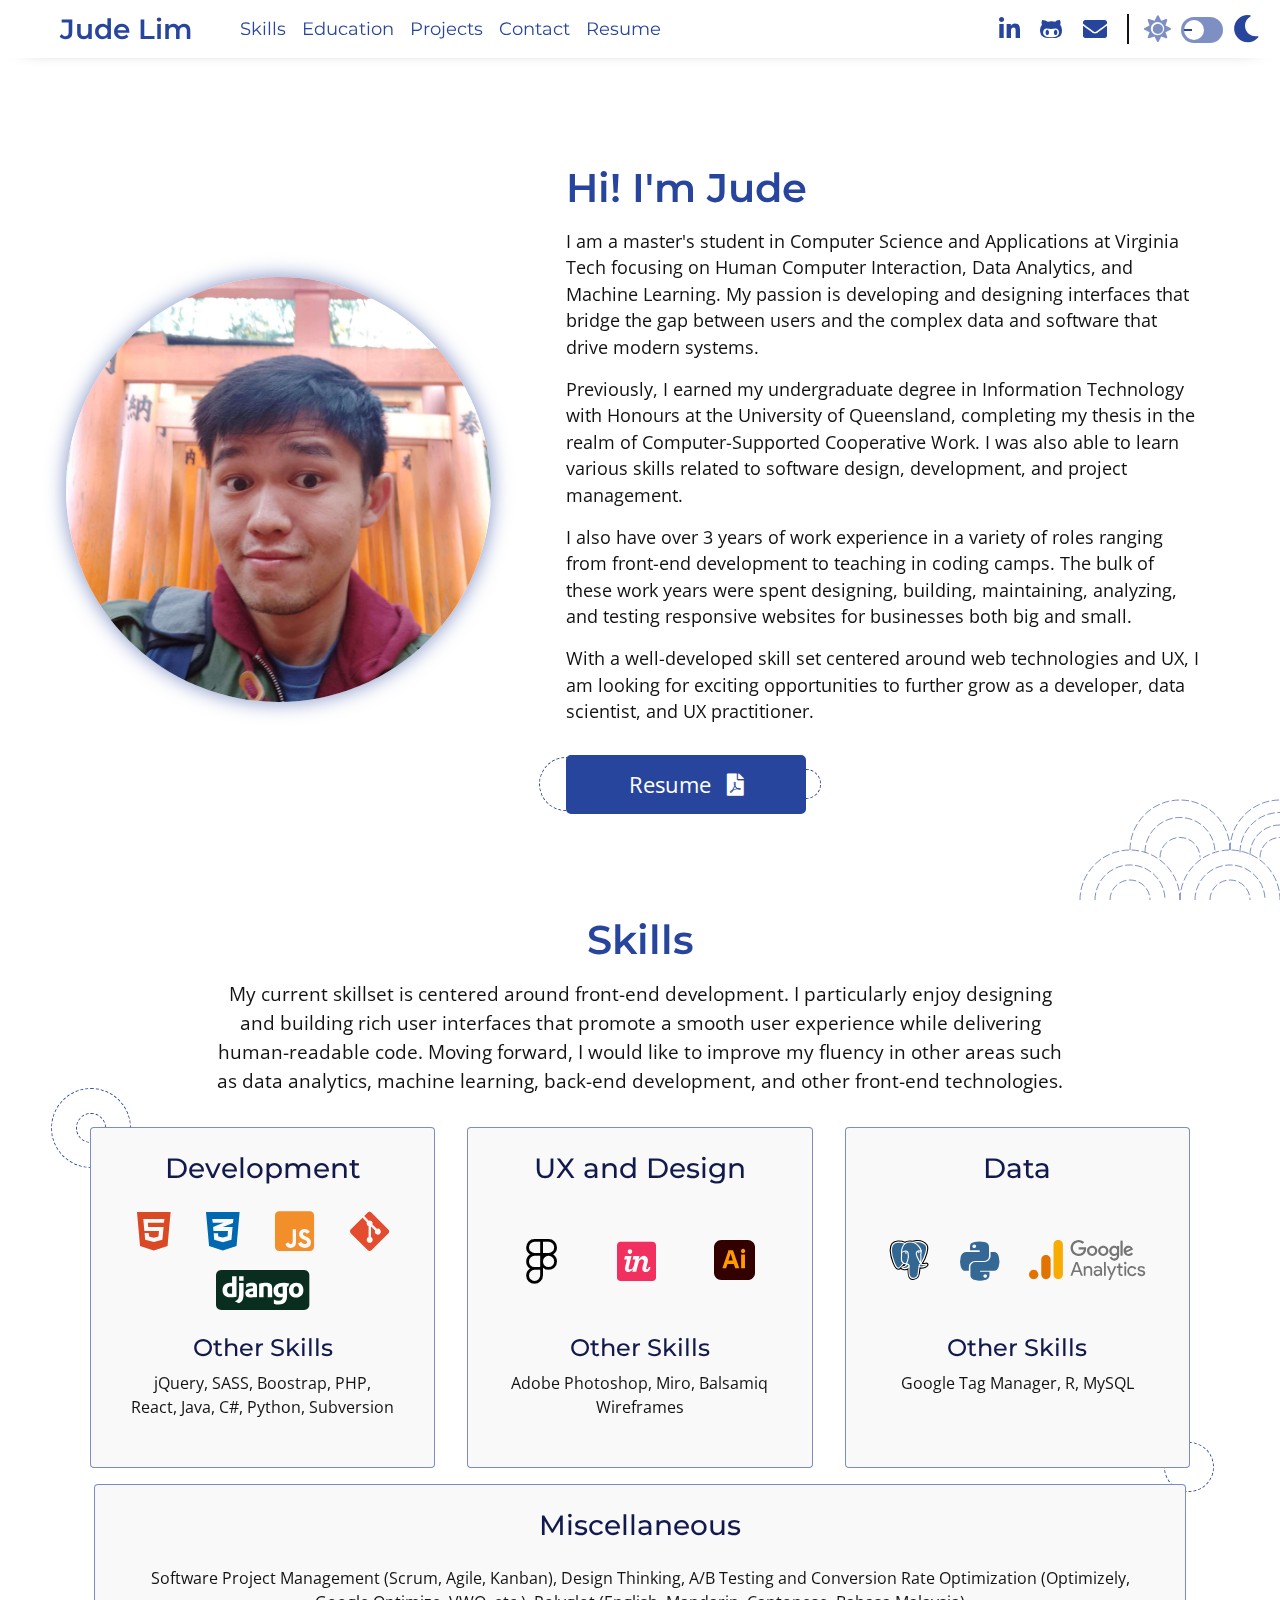
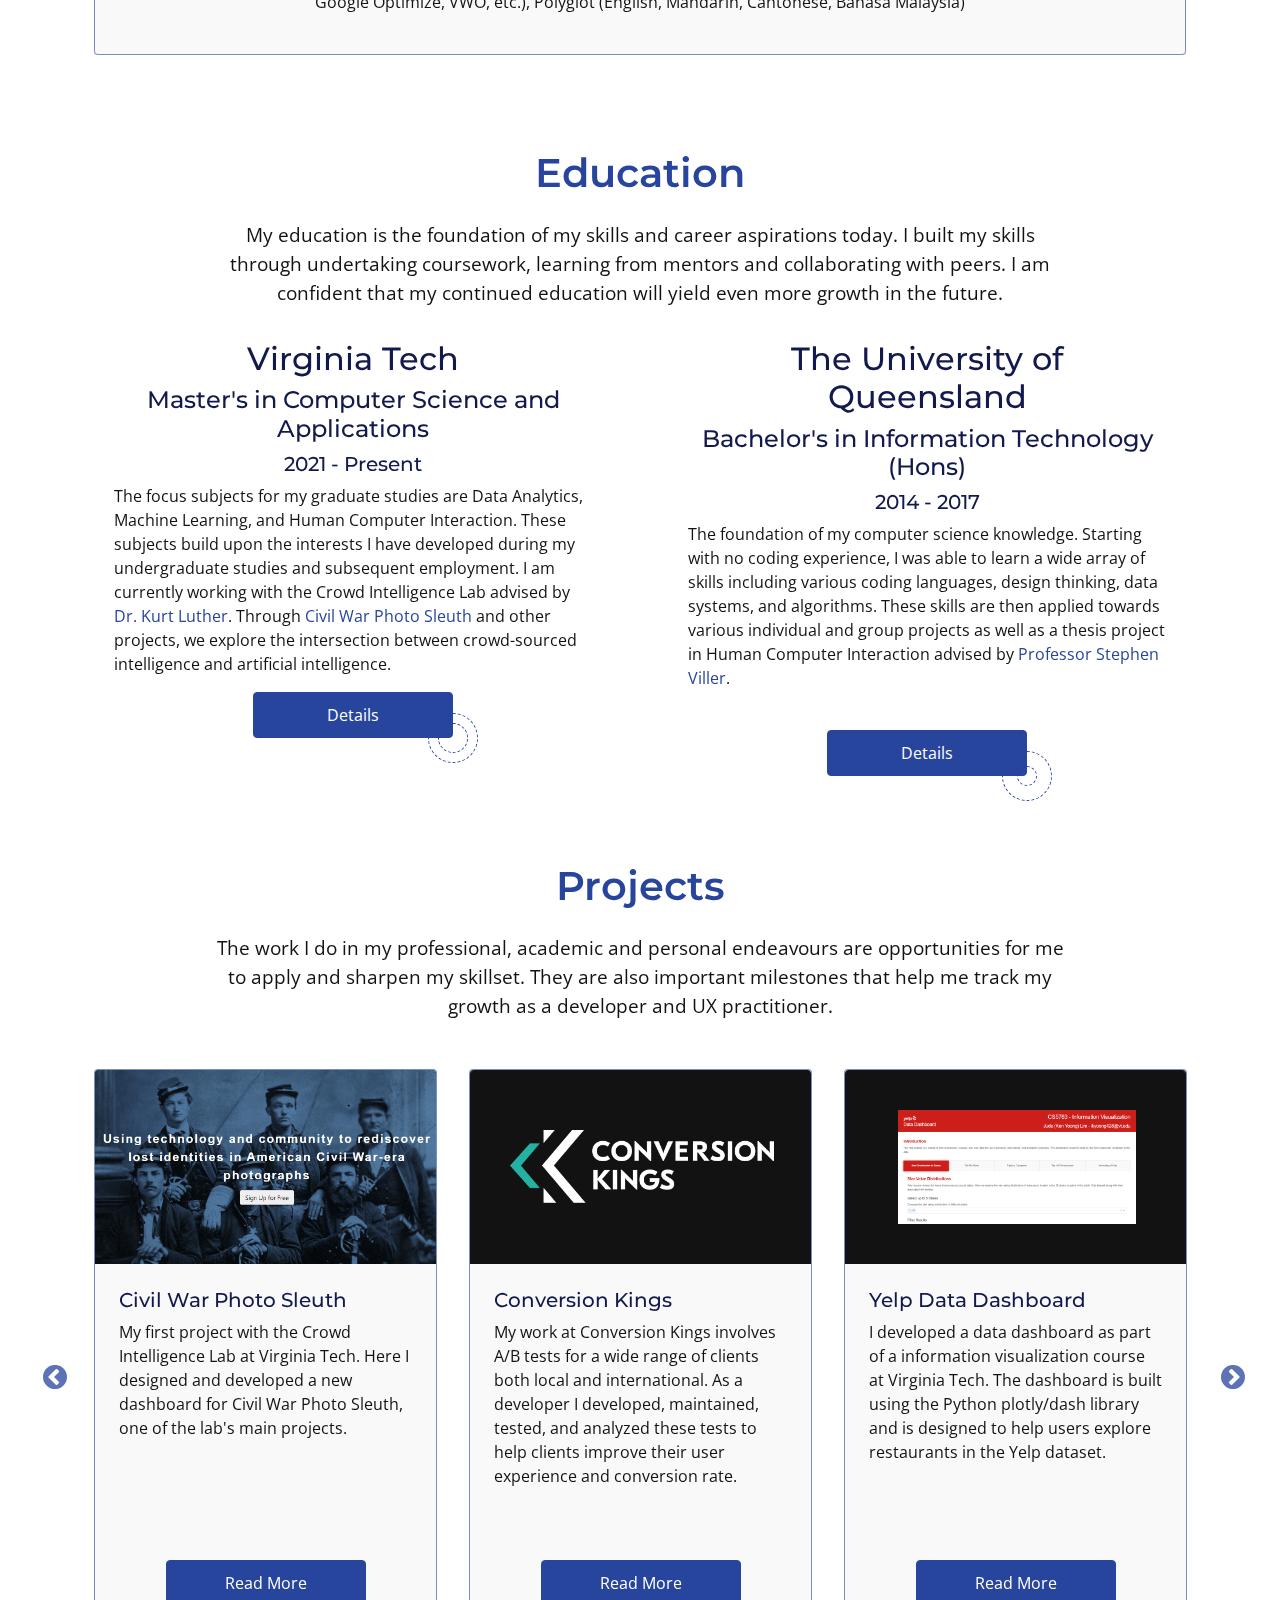
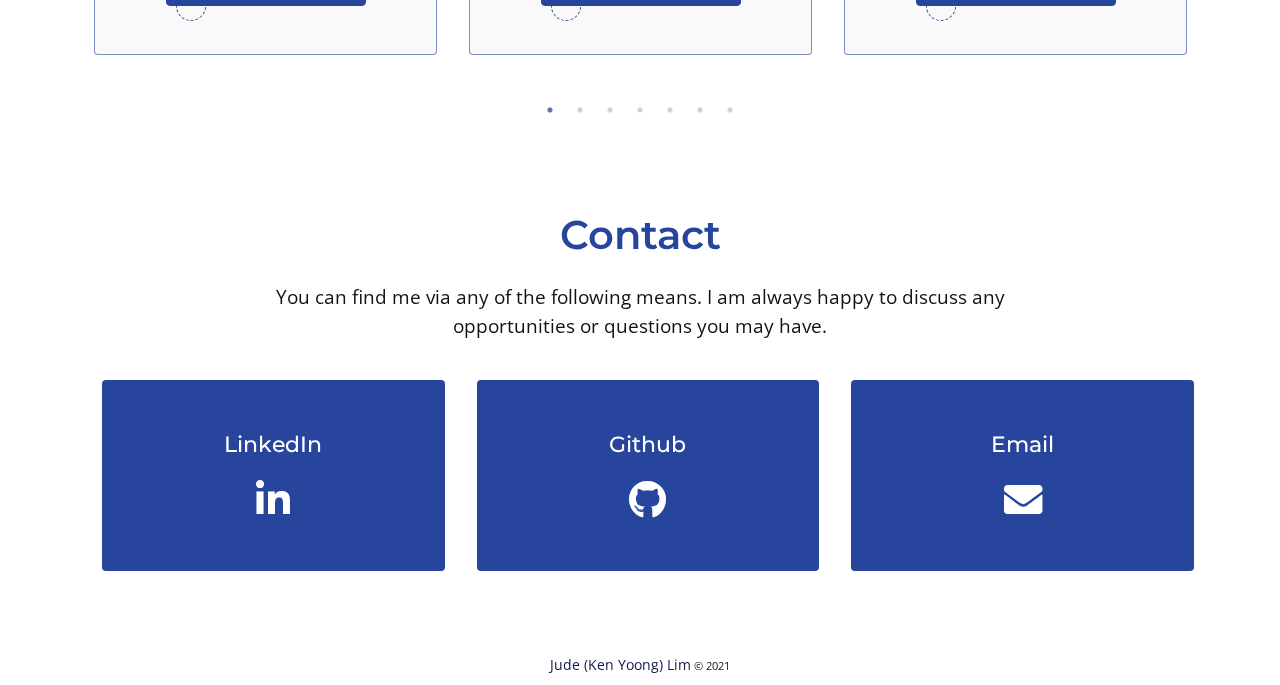
==== commit 1772fea1: "Added new projects, some minor fixes" ====
--- a/index.html
+++ b/index.html
@@ -107,13 +107,12 @@
                         <p>
                             I am a master's student in Computer Science and Applications at Virginia Tech focusing on
                             Human Computer Interaction, Data Analytics, and Machine Learning. My passion is developing
-                            and designing interfaces that put the user first while bridging the gap between human and
-                            artificial intelligence.
+                            and designing interfaces that bridge the gap between users and the complex data and software that drive modern systems.
                         </p>
 
                         <p>
-                            Previously, I earned my undergraduate degree in Information Technology at the University of
-                            Queensland.
+                            Previously, I earned my undergraduate degree in Information Technology with Honours at the University of
+                            Queensland, completing my thesis in the realm of Computer-Supported Cooperative Work. I was also able to learn various skills related to software design, development, and project management.
                         </p>
 
                         <p>
@@ -241,12 +240,13 @@
                             <div class="other-skills mt-1">
                                 <h4 class="text-center">Other Skills</h4>
                                 <p class="text-center">
-                                    Adobe Photoshop, Balsamiq Wireframes
+                                    Adobe Photoshop, Miro, Balsamiq Wireframes
                                 </p>
                             </div>
                         </div>
                     </div>
                 </div>
+
                 <div class="col-lg-4 p-2 px-3">
                     <div class="card rounded p-4 pb-2">
                         <h3 class="text-center">Data</h3>
@@ -1228,13 +1228,26 @@
                             <div class="other-skills mt-1">
                                 <h4 class="text-center">Other Skills</h4>
                                 <p class="text-center">
-                                    CRO Tools (Optimizely, Google Optimize, VWO, etc.), Google Tag Manager, R, MySQL
+                                    Google Tag Manager, R, MySQL
                                 </p>
                             </div>
                         </div>
                     </div>
                 </div>
             </div>
+
+
+            <div class="col-lg-12 p-2 px-3">
+                <div class="card rounded p-4 pb-2">
+                    <h3 class="text-center">Miscellaneous</h3>
+                    <div class="card-body">
+                        <p class="text-center">
+                            Software Project Management (Scrum, Agile, Kanban), Design Thinking, A/B Testing and Conversion Rate Optimization (Optimizely, Google Optimize, VWO, etc.), Polyglot (English, Mandarin, Cantonese, Bahasa Malaysia)
+                        </p>
+                    </div>
+                </div>
+            </div>
+
         </section>
 
 
@@ -1320,7 +1333,7 @@
                             <h5 class="mx-4 mt-4">Conversion Kings</h5>
 
                             <div class="project-desc mx-4">
-                                Working at Conversion Kings allowed me to work on A/B tests for a wide range of clients both local and international. As a developer I helped develop, maintain, test, and analyze these tests to help clients improve their user experience and conversion rate.
+                                My work at Conversion Kings involves A/B tests for a wide range of clients both local and international. As a developer I developed, maintained, tested, and analyzed these tests to help clients improve their user experience and conversion rate.
                             </div>
 
                             <div class="cta-wrap mt-4">
@@ -1330,6 +1343,27 @@
                             </div>
                         </div>
                     </div>
+                    <!--Data Dashboard-->
+                    <div class="project-tile p-3" data-tile-id="1">
+                        <div class="card rounded pb-5 project-inner">
+                            <div class="project-thumb ck-thumb">
+                                <img src="img/datavisthumb.png" alt="Yelp Data Dashboard Thumbnail">
+                            </div>
+
+                            <h5 class="mx-4 mt-4">Yelp Data Dashboard</h5>
+
+                            <div class="project-desc mx-4">
+                                I developed a data dashboard as part of a information visualization course at Virginia Tech. The dashboard is built using the Python plotly/dash library and is designed to help users explore restaurants in the Yelp dataset.
+                            </div>
+
+                            <div class="cta-wrap mt-4">
+                                <button type="button" class="btn btn-primary project-cta" data-bs-content="proj-datavis" data-bs-toggle="modal" data-bs-target="#contentModal">
+                                    Read More
+                                </button>
+                            </div>
+                        </div>
+                    </div>
+
                     <div class="project-tile p-3" data-tile-id="2">
                         <div class="card rounded pb-5 project-inner">
                             <div class="project-thumb">
@@ -1339,7 +1373,7 @@
                             <h5 class="mx-4 mt-4">CoviDash</h5>
 
                             <div class="project-desc mx-4">
-                                CoviDash is a Django application I developed for a first semester course in my master's degree. In this app, users are able to freely post, fact-check, and discuss various COVID-19 related rumours. 
+                                I developed CoviDash for a first semester course in my master's degree. In this Django app, users are able to freely post, fact-check, and discuss various COVID-19 related rumours. 
                             </div>
 
                             <div class="cta-wrap mt-4">
@@ -1349,13 +1383,35 @@
                             </div>
                         </div>
                     </div>
+                    <!--T Shirt-->
+                    
+                    <div class="project-tile p-3" data-tile-id="2">
+                        <div class="card rounded pb-5 project-inner">
+                            <div class="project-thumb">
+                                <img src="img/tshirtthumb.jpg" alt="T Shirt Thumbnail">
+                            </div>
+
+                            <h5 class="mx-4 mt-4">Virginia Tech Graduate T-Shirt Design Contest 2022</h5>
+
+                            <div class="project-desc mx-4">
+                                I designed a t-shirt blending Virginia Tech branding with elements emblematic of both computer science and the DC metro area for the Virginia Tech 2022 Graduate T-Shirt Design Contest. 
+                            </div>
+
+                            <div class="cta-wrap mt-4">
+                                <button type="button" class="btn btn-primary project-cta" data-bs-content="proj-tshirt" data-bs-toggle="modal" data-bs-target="#contentModal">
+                                    Read More
+                                </button>
+                            </div>
+                        </div>
+                    </div>
+
                     <div class="project-tile p-3" data-tile-id="3">
                         <div class="card rounded pb-5 project-inner">
                             <div class="project-thumb">
                                 <img src="img/thesis_thumb.png" alt="Thesis Thumbnail">
                             </div>
 
-                            <h5 class="mx-4 mt-4">Thesis Project</h5>
+                            <h5 class="mx-4 mt-4">Honours Thesis Project</h5>
 
                             <div class="project-desc mx-4">
                                 A PHP application consisting of a chatbox and quiz used to facilitate interdisciplinary collaboration between faculties. This application was developed for my undergraduate honours thesis project: "Utilizing Synchronous Distributed Groupware to Facilitate the
@@ -1365,7 +1421,7 @@
                             <div class="cta-wrap mt-4">
                                 <a href="https://github.com/KenLim4337/thesisproject" target="_blank" rel="noopener noreferrer">
                                     <button type="button" class="btn btn-primary project-cta">
-                                        Details
+                                        Github Repository
                                     </button>
                                 </a>
                             </div>
@@ -1380,13 +1436,13 @@
                             <h5 class="mx-4 mt-4">Rack City</h5>
 
                             <div class="project-desc mx-4">
-                                Rack City is a project I worked on for Govhack 2017. It is an application that promotes exploration of Brisbane art installations through the usage of public bike racks. The application received an honourable mention for a national award.
+                                I worked on Rack City for Govhack 2017. It is an application that promotes exploration of Brisbane art installations through the usage of public bike racks. The application received an honourable mention for a national award.
                             </div>
 
                             <div class="cta-wrap mt-4">
                                 <a href="https://github.com/Feeandthelads/rackcity" target="_blank" rel="noopener noreferrer">
                                     <button type="button" class="btn btn-primary project-cta">
-                                        Details
+                                        Github Repository
                                     </button>
                                 </a>
                             </div>
@@ -1475,17 +1531,17 @@
                 <path class="hide-first" d="M240,410 A1,1 0 1,1 360,410 L360,410" />
                 <path class="hide-first" d="M260,415 A1,1 0 1,1 340,415 L340,415" />
 
-                <path class="hide-height" d="M400,400 A1,1 0 1,1 600,400 L600,400" />
-                <path class="hide-height" d="M430,405 A1,1 0 1,1 570,405 L570,405" />
-                <path class="hide-height" d="M460,415 A1,1 0 1,1 540,405 L540,415" />
+                <path class="hide-first" d="M400,400 A1,1 0 1,1 600,400 L600,400" />
+                <path class="hide-first" d="M430,405 A1,1 0 1,1 570,405 L570,405" />
+                <path class="hide-first" d="M460,415 A1,1 0 1,1 540,405 L540,415" />
 
 
                 <path class="hide-first" d="M300,300 A1,1 0 1,1 500,300 L500,300" />
                 <path class="hide-first" d="M340,305 A1,1 0 1,1 460,305 L460,305" />
 
-                <path class="hide-height" d="M500,300 A1,1 0 1,1 700,300 L700,300" />
-                <path class="hide-height" d="M530,305 A1,1 0 1,1 670,305 L670,305" />
-                <path class="hide-height" d="M560,315 A1,1 0 1,1 640,315 L640,315" />
+                <path class="hide-first" d="M500,300 A1,1 0 1,1 700,300 L700,300" />
+                <path class="hide-first" d="M530,305 A1,1 0 1,1 670,305 L670,305" />
+                <path class="hide-first" d="M560,315 A1,1 0 1,1 640,315 L640,315" />
 
 
 
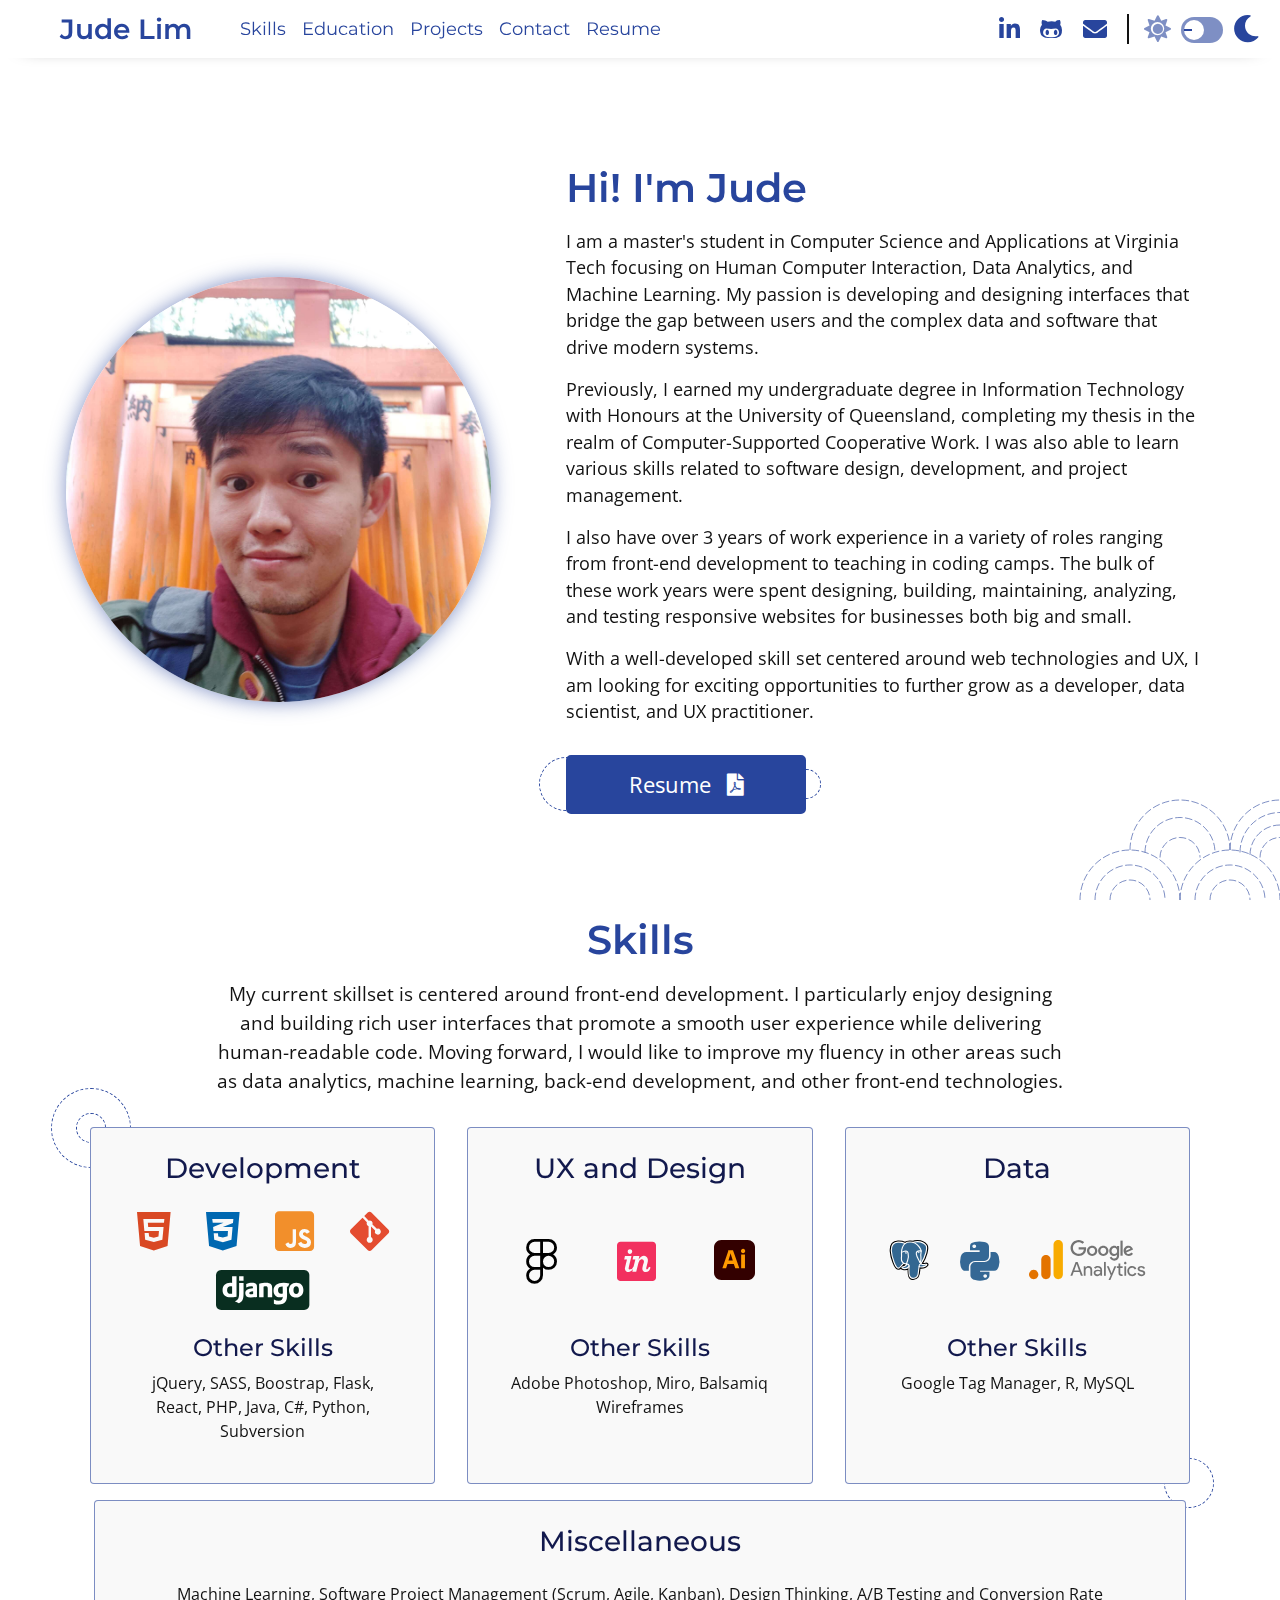
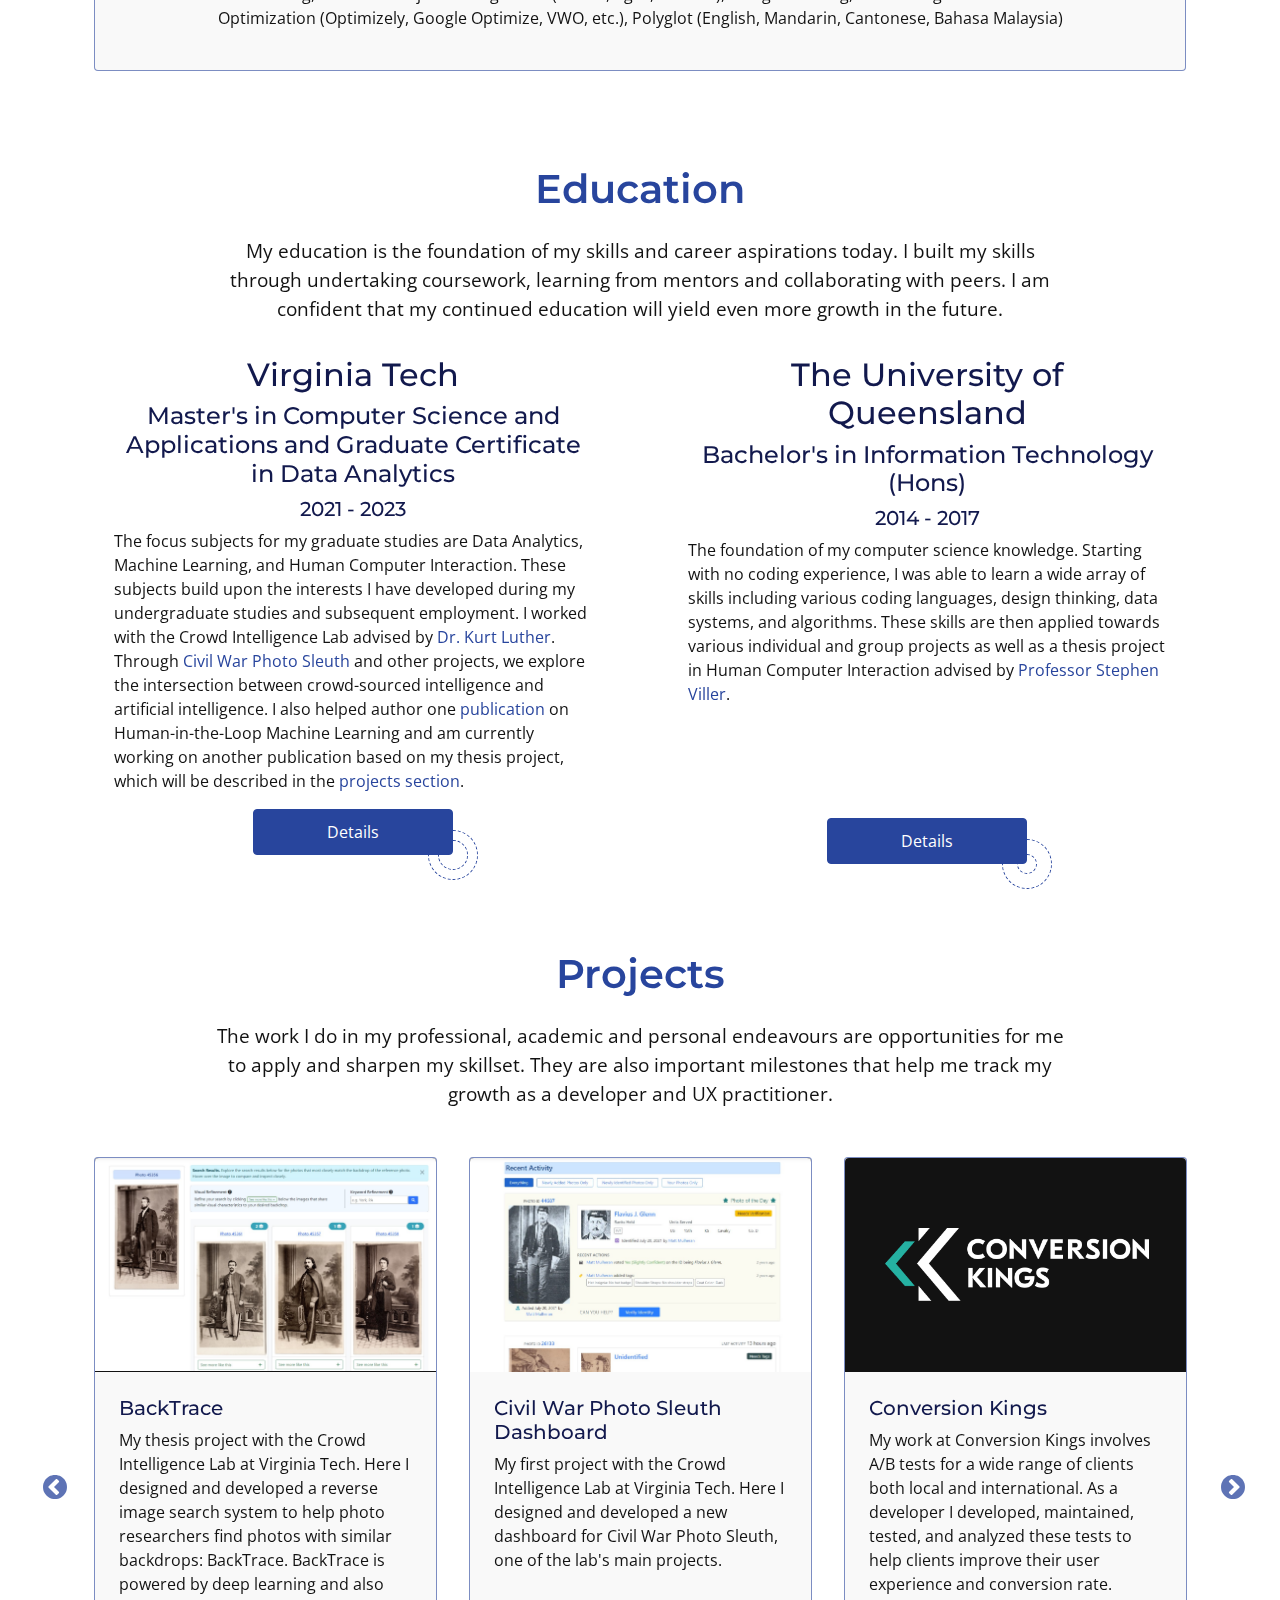
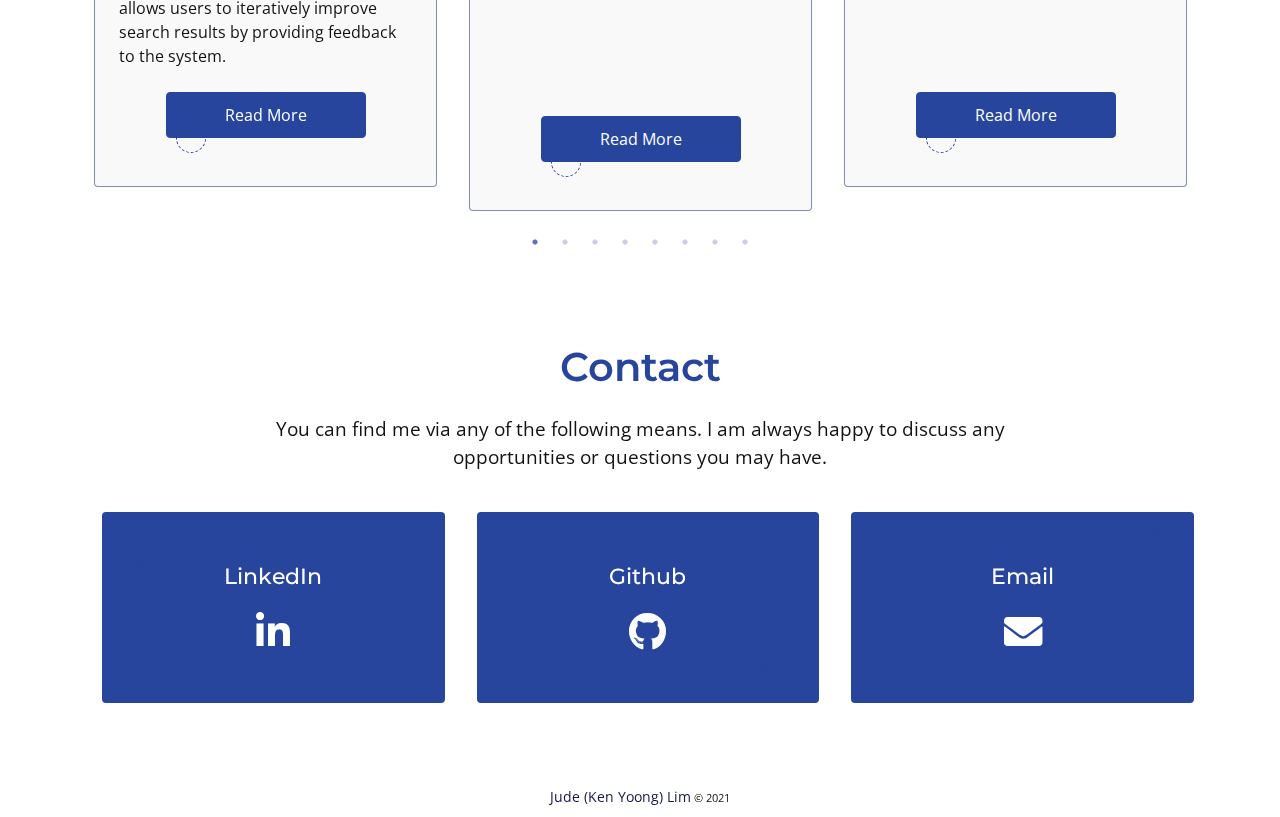
==== commit d4e0989a: "Updated with backtracce" ====
--- a/index.html
+++ b/index.html
@@ -186,7 +186,7 @@
                             <div class="other-skills mt-1">
                                 <h4 class="text-center">Other Skills</h4>
                                 <p class="text-center">
-                                    jQuery, SASS, Boostrap, PHP, React, Java, C#, Python, Subversion
+                                    jQuery, SASS, Boostrap, Flask, React, PHP, Java, C#, Python, Subversion
                                 </p>
                             </div>
                         </div>
@@ -1242,7 +1242,7 @@
                     <h3 class="text-center">Miscellaneous</h3>
                     <div class="card-body">
                         <p class="text-center">
-                            Software Project Management (Scrum, Agile, Kanban), Design Thinking, A/B Testing and Conversion Rate Optimization (Optimizely, Google Optimize, VWO, etc.), Polyglot (English, Mandarin, Cantonese, Bahasa Malaysia)
+                            Machine Learning, Software Project Management (Scrum, Agile, Kanban), Design Thinking, A/B Testing and Conversion Rate Optimization (Optimizely, Google Optimize, VWO, etc.), Polyglot (English, Mandarin, Cantonese, Bahasa Malaysia)
                         </p>
                     </div>
                 </div>
@@ -1263,12 +1263,12 @@
                 <div class="col-lg-6 px-5 mt-3">
                     <h2 class="text-center">Virginia Tech</h2>
 
-                    <h4 class="text-center">Master's in Computer Science and Applications</h4>
-
-                    <h5 class="text-center">2021 - Present</h5>
+                    <h4 class="text-center">Master's in Computer Science and Applications and Graduate Certificate in Data Analytics</h4>
+
+                    <h5 class="text-center">2021 - 2023</h5>
 
                     <p class="edu-body">
-                        The focus subjects for my graduate studies are Data Analytics, Machine Learning, and Human Computer Interaction. These subjects build upon the interests I have developed during my undergraduate studies and subsequent employment. I am currently working with the Crowd Intelligence Lab advised by <a href="https://crowd.cs.vt.edu/kurt-luther/" target="_blank" rel="noopener noreferrer">Dr. Kurt Luther</a>. Through <a href="https://www.civilwarphotosleuth.com/" target="_blank" rel="noopener noreferrer">Civil War Photo Sleuth</a> and other projects, we explore the intersection between crowd-sourced intelligence and artificial intelligence. 
+                        The focus subjects for my graduate studies are Data Analytics, Machine Learning, and Human Computer Interaction. These subjects build upon the interests I have developed during my undergraduate studies and subsequent employment. I worked with the Crowd Intelligence Lab advised by <a href="https://crowd.cs.vt.edu/kurt-luther/" target="_blank" rel="noopener noreferrer">Dr. Kurt Luther</a>. Through <a href="https://www.civilwarphotosleuth.com/" target="_blank" rel="noopener noreferrer">Civil War Photo Sleuth</a> and other projects, we explore the intersection between crowd-sourced intelligence and artificial intelligence. I also helped author one <a href="https://www.sciencedirect.com/science/article/abs/pii/S0952197623005602">publication</a> on Human-in-the-Loop Machine Learning and am currently working on another publication based on my thesis project, which will be described in the <a href="#projects" target="_blank">projects section</a>.
                     </p>
                     
                     <div class="cta-wrap">
@@ -1308,13 +1308,32 @@
                     <div class="project-tile p-3" data-tile-id="0">
                         <div class="card rounded pb-5 project-inner">
                             <div class="project-thumb">
-                                <img src="img/cwps_thumb.png" alt="Civil War Photo Sleuth Thumbnail">
-                            </div>
-
-                            <h5 class="mx-4 mt-4">Civil War Photo Sleuth</h5>
+                                <img src="img/backdrop_thumb.jpg" alt="Back Trace">
+                            </div>
+
+                            <h5 class="mx-4 mt-4">BackTrace</h5>
 
                             <div class="mx-4 project-desc">
-                                My first project with the Crowd Intelligence Lab at Virginia Tech. Here I designed and developed a new dashboard for Civil War Photo Sleuth, one of the lab's main projects.
+                                My thesis project with the Crowd Intelligence Lab at Virginia Tech. Here I designed and developed a reverse image search system to help photo researchers find photos with similar backdrops: BackTrace. BackTrace is powered by deep learning and also allows users to iteratively improve search results by providing feedback to the system.
+                            </div>
+
+                            <div class="cta-wrap mt-4">
+                                <button type="button" class="btn btn-primary project-cta" data-bs-content="proj-backdrop" data-bs-toggle="modal" data-bs-target="#contentModal">
+                                    Read More
+                                </button>
+                            </div>
+                        </div>
+                    </div>
+                    <div class="project-tile p-3" data-tile-id="1">
+                        <div class="card rounded pb-5 project-inner">
+                            <div class="project-thumb">
+                                <img src="img/cwps_thumb.jpg" alt="Civil War Photo Sleuth Dashboard Thumbnail">
+                            </div>
+
+                            <h5 class="mx-4 mt-4">Civil War Photo Sleuth Dashboard</h5>
+
+                            <div class="mx-4 project-desc">
+                                My first project with the Crowd Intelligence Lab at Virginia Tech. Here I designed and developed a new dashboard for Civil War Photo Sleuth, one of the lab's main projects. 
                             </div>
 
                             <div class="cta-wrap mt-4">
@@ -1324,7 +1343,7 @@
                             </div>
                         </div>
                     </div>
-                    <div class="project-tile p-3" data-tile-id="1">
+                    <div class="project-tile p-3" data-tile-id="2">
                         <div class="card rounded pb-5 project-inner">
                             <div class="project-thumb ck-thumb">
                                 <img src="img/ck_thumb.png" alt="Conversion Kings Thumbnail">
@@ -1344,7 +1363,7 @@
                         </div>
                     </div>
                     <!--Data Dashboard-->
-                    <div class="project-tile p-3" data-tile-id="1">
+                    <div class="project-tile p-3" data-tile-id="3">
                         <div class="card rounded pb-5 project-inner">
                             <div class="project-thumb ck-thumb">
                                 <img src="img/datavisthumb.png" alt="Yelp Data Dashboard Thumbnail">
@@ -1364,7 +1383,7 @@
                         </div>
                     </div>
 
-                    <div class="project-tile p-3" data-tile-id="2">
+                    <div class="project-tile p-3" data-tile-id="4">
                         <div class="card rounded pb-5 project-inner">
                             <div class="project-thumb">
                                 <img src="img/covidash_thumb.png" alt="Covidash Thumbnail">
@@ -1385,7 +1404,7 @@
                     </div>
                     <!--T Shirt-->
                     
-                    <div class="project-tile p-3" data-tile-id="2">
+                    <div class="project-tile p-3" data-tile-id="5">
                         <div class="card rounded pb-5 project-inner">
                             <div class="project-thumb">
                                 <img src="img/tshirtthumb.jpg" alt="T Shirt Thumbnail">
@@ -1405,7 +1424,7 @@
                         </div>
                     </div>
 
-                    <div class="project-tile p-3" data-tile-id="3">
+                    <div class="project-tile p-3" data-tile-id="6">
                         <div class="card rounded pb-5 project-inner">
                             <div class="project-thumb">
                                 <img src="img/thesis_thumb.png" alt="Thesis Thumbnail">
@@ -1427,7 +1446,7 @@
                             </div>
                         </div>
                     </div>
-                    <div class="project-tile p-3" data-tile-id="4">
+                    <div class="project-tile p-3" data-tile-id="7">
                         <div class="card rounded pb-5 project-inner">
                             <div class="project-thumb">
                                 <img src="img/rackcity_thumb.png" alt="Rack City Thumbnail">
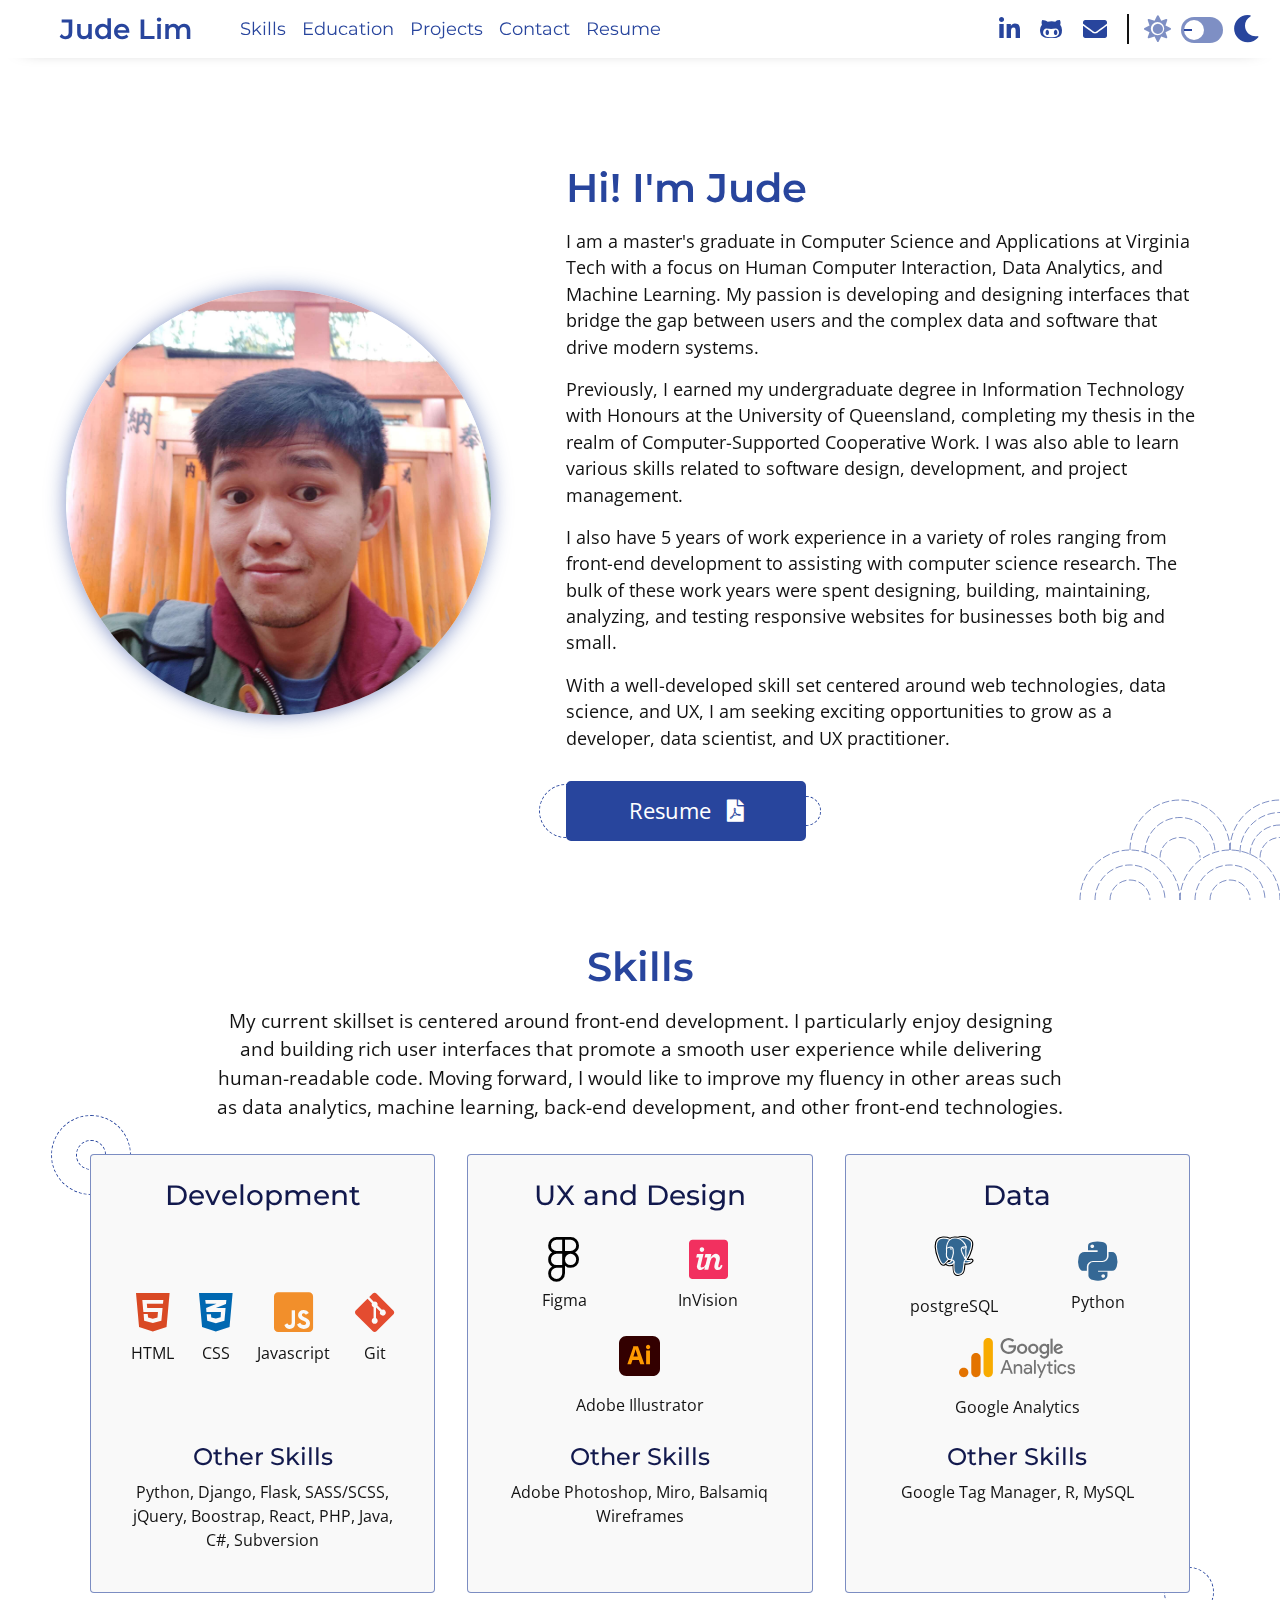
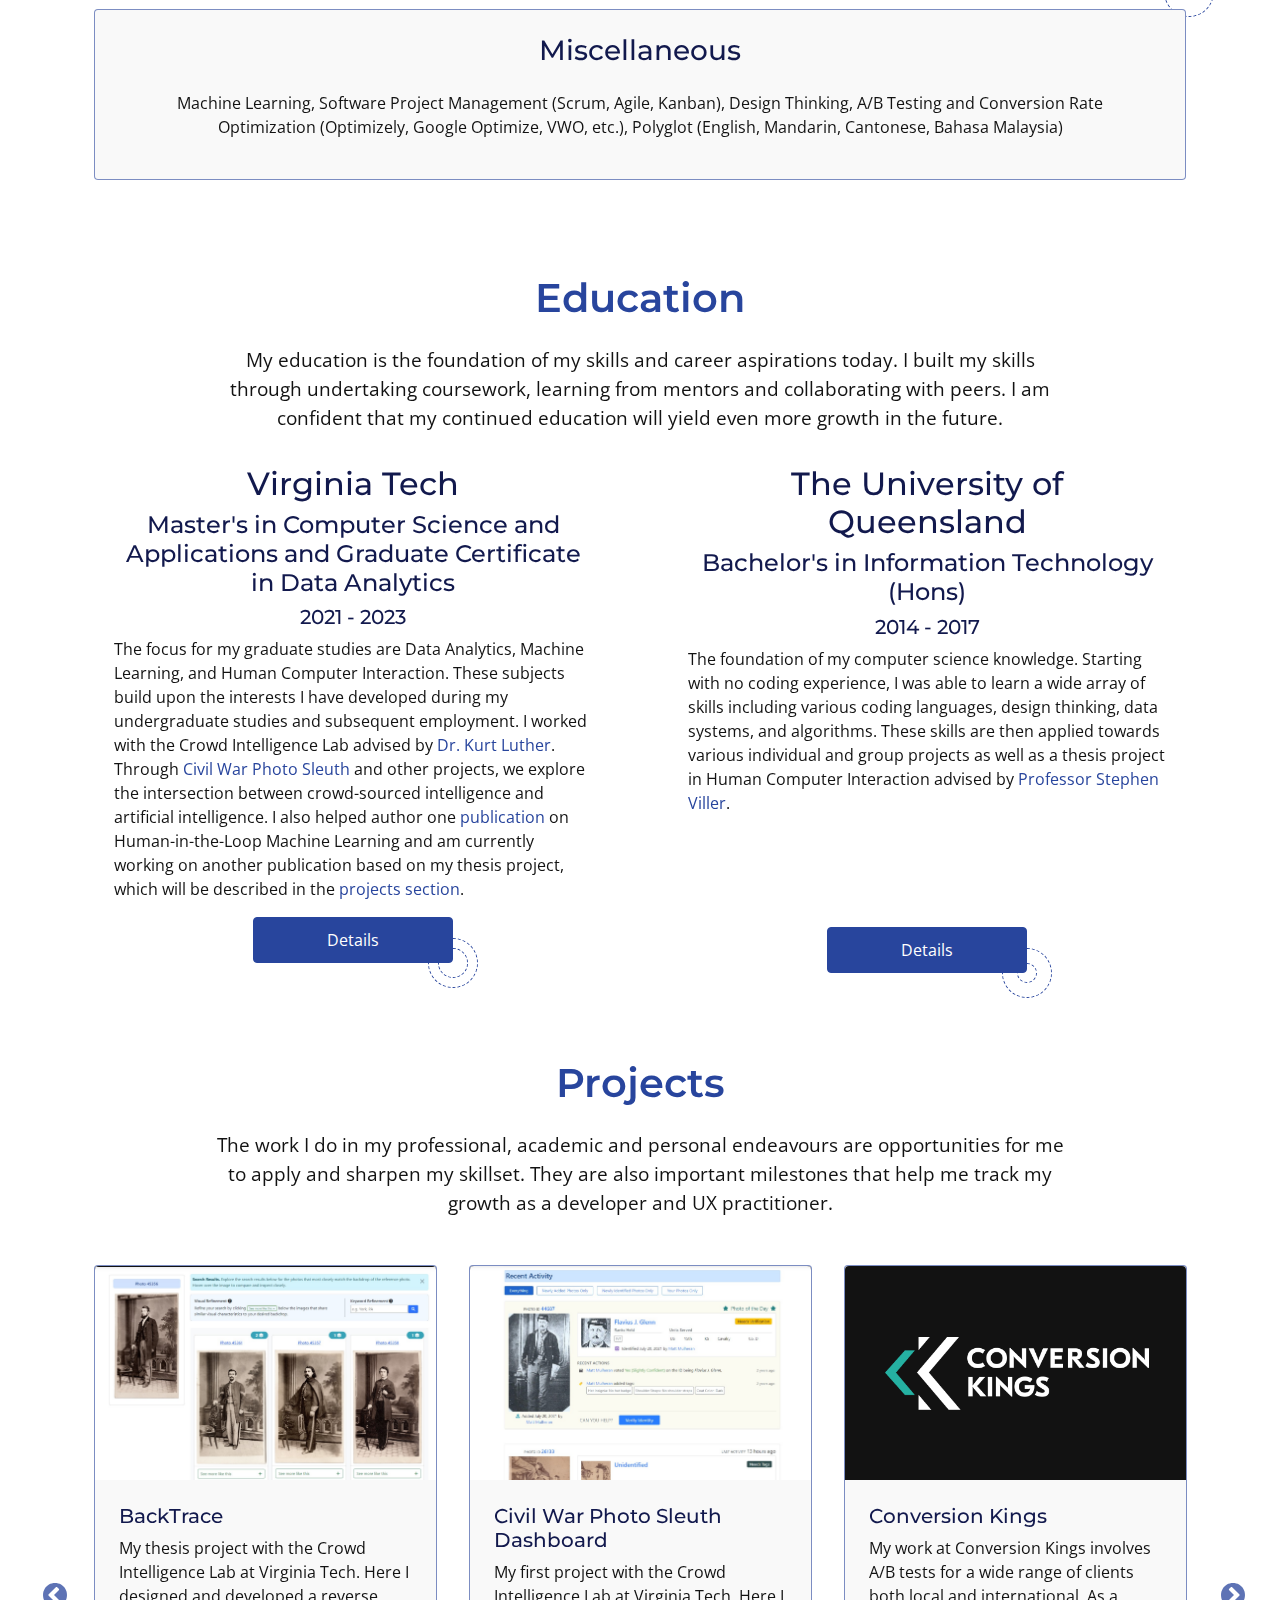
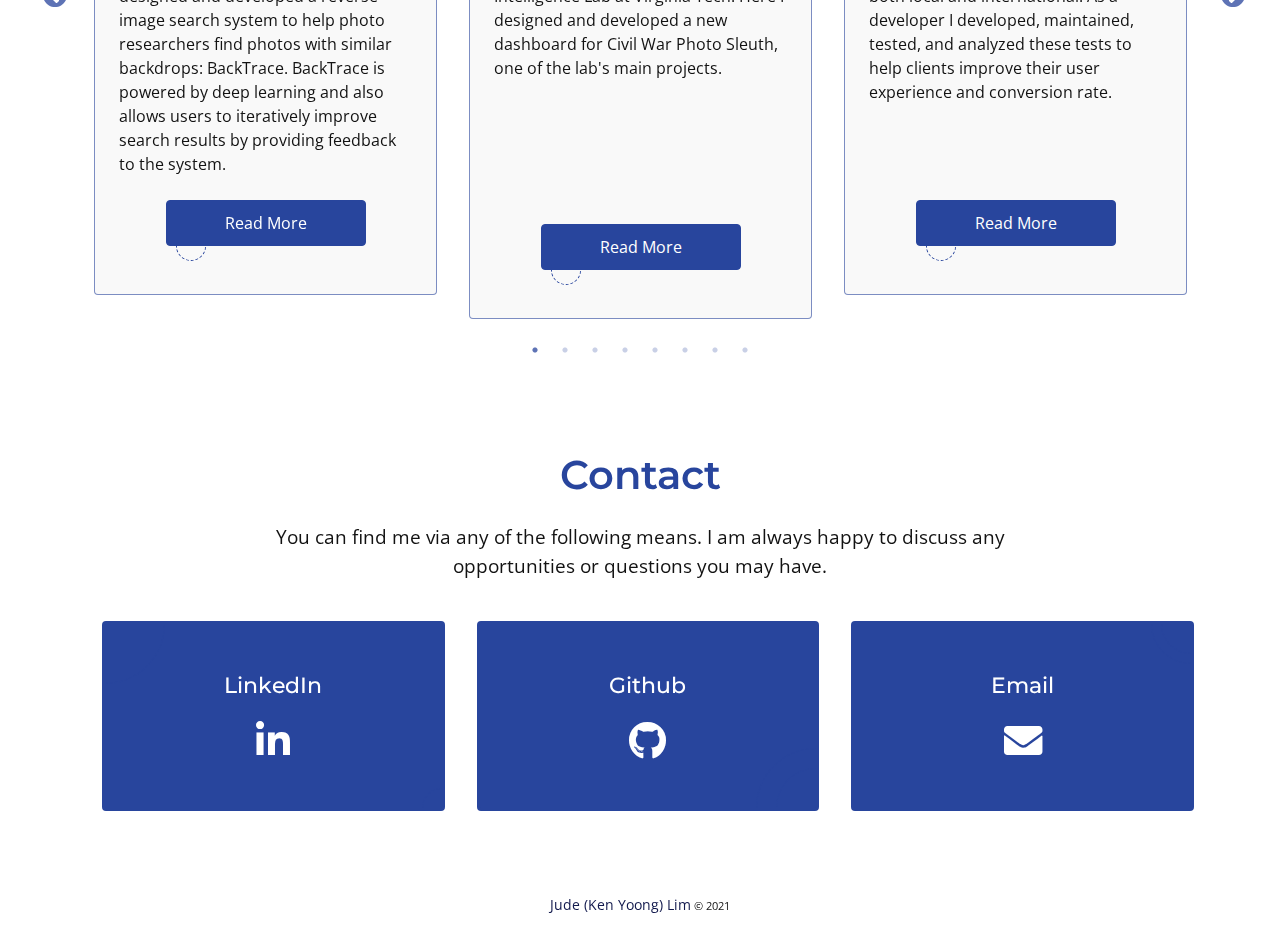
==== commit 392ffc5a: "Some copy updates" ====
--- a/index.html
+++ b/index.html
@@ -17,12 +17,14 @@
     <link rel="stylesheet" href="css/all.min.css">
     <link rel="preconnect" href="https://fonts.googleapis.com">
     <link rel="preconnect" href="https://fonts.gstatic.com" crossorigin>
-    <link href="https://fonts.googleapis.com/css2?family=Montserrat:ital,wght@0,100;0,400;0,600;1,100;1,400;1,600&family=Open+Sans:ital,wght@0,400;0,600;0,700;1,400;1,600;1,700&display=swap" rel="stylesheet">
+    <link
+        href="https://fonts.googleapis.com/css2?family=Montserrat:ital,wght@0,100;0,400;0,600;1,100;1,400;1,600&family=Open+Sans:ital,wght@0,400;0,600;0,700;1,400;1,600;1,700&display=swap"
+        rel="stylesheet">
 
     <!--Scripts-->
     <script src="js/jquery-3.6.0.min.js" defer></script>
     <script src="js/bootstrap.bundle.min.js" defer></script>
-    <script src="js/slick.min.js" defer></script> 
+    <script src="js/slick.min.js" defer></script>
     <script src="js/scripts.js" defer></script>
 
 </head>
@@ -57,7 +59,8 @@
                         <a class="nav-link" href="#contact">Contact</a>
                     </li>
                     <li class="nav-item">
-                        <a href="/download/Resume.pdf" target="_blank" rel="noopener noreferrer" class="nav-link" href="#">Resume</a>
+                        <a href="/download/Resume.pdf" target="_blank" rel="noopener noreferrer" class="nav-link"
+                            href="#">Resume</a>
                     </li>
                 </ul>
             </div>
@@ -65,7 +68,7 @@
             <div class="d-flex align-items-center nav-right">
                 <div class="d-flex justify-content-end socials">
                     <a target="_blank" rel="noopener noreferrer" href="https://www.linkedin.com/in/jude-lim-9a2612101/">
-                        
+
                         <i class="fab fa-linkedin-in"></i>
                     </a>
                     <a target="_blank" rel="noopener noreferrer" href="https://github.com/KenLim4337/">
@@ -78,14 +81,15 @@
                     </a>
                 </div>
                 <div class="toggle-wrap">
-                    
-
-                    <button class="modeToggle" data-toggle="tooltip" data-placement="top" title="Click to toggle dark mode!">
+
+
+                    <button class="modeToggle" data-toggle="tooltip" data-placement="top"
+                        title="Click to toggle dark mode!">
                         <div class="toggleInner">
                             <div class="toggleCircle"></div>
                         </div>
                     </button>
-                    
+
                     <i class="darkIcon fas fa-sun"></i>
 
                     <i class="lightIcon fas fa-moon"></i>
@@ -105,30 +109,33 @@
 
                     <div class="bio-body pt-2">
                         <p>
-                            I am a master's student in Computer Science and Applications at Virginia Tech focusing on
+                            I am a master's graduate in Computer Science and Applications at Virginia Tech with a focus on
                             Human Computer Interaction, Data Analytics, and Machine Learning. My passion is developing
-                            and designing interfaces that bridge the gap between users and the complex data and software that drive modern systems.
+                            and designing interfaces that bridge the gap between users and the complex data and software
+                            that drive modern systems.
                         </p>
 
                         <p>
-                            Previously, I earned my undergraduate degree in Information Technology with Honours at the University of
-                            Queensland, completing my thesis in the realm of Computer-Supported Cooperative Work. I was also able to learn various skills related to software design, development, and project management.
+                            Previously, I earned my undergraduate degree in Information Technology with Honours at the
+                            University of
+                            Queensland, completing my thesis in the realm of Computer-Supported Cooperative Work. I was
+                            also able to learn various skills related to software design, development, and project
+                            management.
                         </p>
 
                         <p>
-                            I also have over 3 years of work experience in a variety of roles ranging from front-end
-                            development to teaching in coding camps. The bulk of these work years were spent designing, building,
-                            maintaining, analyzing, and testing responsive websites for businesses both big and small.
+                            I also have 5 years of work experience in a variety of roles ranging from front-end
+                            development to assisting with computer science research. The bulk of these work years were spent designing, building, maintaining, analyzing, and testing responsive websites for businesses both big and small.
                         </p>
 
                         <p>
-                            With a well-developed skill set centered around web technologies and UX, I am looking for
-                            exciting opportunities to further grow as a developer, data scientist, and UX practitioner.
+                            With a well-developed skill set centered around web technologies, data science, and UX, I am seeking 
+                            exciting opportunities to grow as a developer, data scientist, and UX practitioner.
                         </p>
 
                         <div class="cta-wrap">
                             <a href="/download/Resume.pdf" target="_blank" rel="noopener noreferrer"
-                            class="resume-cta d-block">Resume <i class="fas fa-file-pdf"></i></a>
+                                class="resume-cta d-block">Resume <i class="fas fa-file-pdf"></i></a>
                         </div>
                     </div>
                 </div>
@@ -137,9 +144,12 @@
 
         <section id="skills" class="container skills-block p-2">
             <h1 class="text-center">Skills</h1>
-            
+
             <div class="section-sub-header text-center my-3 px-4">
-                My current skillset is centered around front-end development. I particularly enjoy designing and building rich user interfaces that promote a smooth user experience while delivering human-readable code. Moving forward, I would like to improve my fluency in other areas such as data analytics, machine learning, back-end development, and other front-end technologies. 
+                My current skillset is centered around front-end development. I particularly enjoy designing and
+                building rich user interfaces that promote a smooth user experience while delivering human-readable
+                code. Moving forward, I would like to improve my fluency in other areas such as data analytics, machine
+                learning, back-end development, and other front-end technologies.
             </div>
 
             <div class="skill-wrapper row px-2 mt-4">
@@ -151,42 +161,30 @@
                         <div class="card-body">
                             <div class="highlighted-skills">
                                 <div class="row justify-content-around align-items-center">
-                                    <i class="fab fa-html5" data-toggle="tooltip" data-placement="top" title="HTML"></i>
-                                    <i class="fab fa-css3-alt" data-toggle="tooltip" data-placement="top" title="CSS"></i>
-                                    <i class="fab fa-js-square" data-toggle="tooltip" data-placement="top" title="Javascript"></i>
-                                    <i class="fab fa-git-alt" data-toggle="tooltip" data-placement="top" title="Git"></i>
-                                    <i data-toggle="tooltip" data-placement="top" title="Django">
-                                        <svg xmlns="http://www.w3.org/2000/svg" xmlns:xlink="http://www.w3.org/1999/xlink"
-                                            version="1.0" id="Layer_1" width="504.09" height="215.994"
-                                            viewBox="0 0 504.09 215.994" overflow="visible"
-                                            enable-background="new 0 0 504.09 215.994" xml:space="preserve">
-                                            <path fill="#092E20"
-                                                d="M504.09,187.994c0,15.464-12.536,28-28,28H28c-15.464,0-28-12.536-28-28V28C0,12.536,12.536,0,28,0h448.09  c15.464,0,28,12.536,28,28V187.994z" />
-                                            <g>
-                                                <g>
-                                                    <path fill="#FFFFFF"
-                                                        d="M86.945,33.919h23.872v110.496c-12.246,2.325-21.237,3.255-31.002,3.255    c-29.142,0-44.333-13.174-44.333-38.443c0-24.336,16.122-40.147,41.078-40.147c3.875,0,6.82,0.311,10.386,1.239V33.919z     M86.945,89.539c-2.79-0.929-5.115-1.239-8.06-1.239c-12.091,0-19.067,7.441-19.067,20.46c0,12.713,6.666,19.688,18.912,19.688    c2.634,0,4.805-0.155,8.215-0.618V89.539z" />
-                                                    <path fill="#FFFFFF"
-                                                        d="M148.793,70.783v55.341c0,19.065-1.395,28.21-5.58,36.117c-3.876,7.596-8.992,12.399-19.532,17.67    l-22.167-10.541c10.541-4.96,15.656-9.297,18.911-15.966c3.411-6.819,4.497-14.727,4.497-35.498V70.783H148.793z M124.922,34.046    h23.871v24.493h-23.871V34.046z" />
-                                                    <path fill="#FFFFFF"
-                                                        d="M163.212,76.209c10.542-4.961,20.617-7.13,31.623-7.13c12.246,0,20.306,3.255,23.872,9.611    c2.014,3.564,2.634,8.214,2.634,18.137v48.517c-10.697,1.552-24.182,2.636-34.102,2.636c-19.996,0-28.988-6.977-28.988-22.476    c0-16.744,11.936-24.493,41.234-26.975v-5.271c0-4.339-2.17-5.888-8.216-5.888c-8.835,0-18.756,2.479-28.058,7.285V76.209z     M200.57,114.187c-15.812,1.552-20.927,4.031-20.927,10.231c0,4.65,2.946,6.821,9.456,6.821c3.566,0,6.82-0.311,11.471-1.084    V114.187z" />
-                                                    <path fill="#FFFFFF"
-                                                        d="M232.968,74.505c14.105-3.722,25.731-5.426,37.512-5.426c12.246,0,21.082,2.788,26.354,8.216    c4.96,5.113,6.509,10.693,6.509,22.632v46.813h-23.871v-45.884c0-9.145-3.1-12.557-11.625-12.557c-3.255,0-6.2,0.311-11.007,1.706    v56.734h-23.871V74.505z" />
-                                                    <path fill="#FFFFFF"
-                                                        d="M312.623,159.761c8.372,4.339,16.742,6.354,25.577,6.354c15.655,0,22.321-6.354,22.321-21.546    c0-0.154,0-0.31,0-0.467c-4.65,2.326-9.301,3.257-15.5,3.257c-20.927,0-34.26-13.797-34.26-35.652    c0-27.128,19.688-42.473,54.564-42.473c10.232,0,19.688,1.084,31.159,3.407l-8.174,17.222c-6.356-1.241-0.509-0.167-5.312-0.632    v2.48l0.309,10.074l0.154,13.022c0.155,3.253,0.155,6.51,0.311,9.764c0,2.945,0,4.342,0,6.512c0,20.462-1.705,30.073-6.82,37.977    c-7.441,11.627-20.307,17.362-38.598,17.362c-9.301,0-17.36-1.396-25.732-4.651V159.761z M360.057,88.455c-0.31,0-0.619,0-0.774,0    h-1.706c-4.649-0.155-10.074,1.084-13.796,3.409c-5.734,3.257-8.681,9.146-8.681,17.518c0,11.937,5.892,18.756,16.432,18.756    c3.255,0,5.891-0.62,8.99-1.55v-1.705v-6.51c0-2.79-0.154-5.892-0.154-9.146l-0.154-11.006l-0.156-7.905V88.455z" />
-                                                    <path fill="#FFFFFF"
-                                                        d="M433.543,68.77c23.871,0,38.443,15.037,38.443,39.371c0,24.957-15.19,40.613-39.373,40.613    c-23.873,0-38.599-15.036-38.599-39.216C394.015,84.424,409.207,68.77,433.543,68.77z M433.076,129.533    c9.147,0,14.573-7.596,14.573-20.773c0-13.019-5.271-20.771-14.415-20.771c-9.457,0-14.884,7.598-14.884,20.771    C418.351,121.938,423.777,129.533,433.076,129.533z" />
-                                                </g>
-                                            </g>
-                                        </svg>
-                                    </i>
+                                    <span class="key-skill d-inline-block" data-toggle="tooltip" data-placement="top"
+                                        title="HTML"><i class="fab fa-html5"></i>
+                                        <div>HTML</div>
+                                    </span>
+                                    <span class="key-skill d-inline-block" data-toggle="tooltip" data-placement="top"
+                                        title="CSS"><i class="fab fa-css3-alt"></i>
+                                        <div>CSS</div>
+                                    </span>
+                                    <span class="key-skill d-inline-block" data-toggle="tooltip" data-placement="top"
+                                        title="Javascript" data-toggle="tooltip" data-placement="top"
+                                        title="Javascript"><i class="fab fa-js-square"></i>
+                                        <div>Javascript</div>
+                                    </span>
+                                    <span class="key-skill d-inline-block" data-toggle="tooltip" data-placement="top"
+                                        title="Git"><i class="fab fa-git-alt"></i>
+                                        <div>Git</div>
+                                    </span>
                                 </div>
                             </div>
 
                             <div class="other-skills mt-1">
                                 <h4 class="text-center">Other Skills</h4>
                                 <p class="text-center">
-                                    jQuery, SASS, Boostrap, Flask, React, PHP, Java, C#, Python, Subversion
+                                    Python, Django, Flask, SASS/SCSS, jQuery, Boostrap, React, PHP, Java, C#, Subversion
                                 </p>
                             </div>
                         </div>
@@ -199,41 +197,53 @@
                         <div class="card-body">
                             <div class="highlighted-skills">
                                 <div class="row justify-content-around align-items-center">
-                                    <i class="fab fa-figma" data-toggle="tooltip" data-placement="top" title="Figma"></i>
-                                    <i class="fab fa-invision" data-toggle="tooltip" data-placement="top" title="InVision"></i>
-                                    <i data-toggle="tooltip" data-placement="top" title="Adobe Illustrator">
-                                        <svg xmlns="http://www.w3.org/2000/svg" style="enable-background:new 0 0 240 234"
-                                            version="1.1" viewBox="0 0 240 234" xml:space="preserve">
-                                            <title>Adobe Illustrator CC logo</title>
-                                            <style type="text/css">
-                                                .st0 {
-                                                    fill: #330000;
-                                                }
-    
-                                                .st1 {
-                                                    fill: #FF9A00;
-                                                }
-                                            </style>
-                                            <g id="vlpa">
-                                                <g id="vlpb">
-                                                    <g id="vlpc">
-                                                        <g id="vlpd">
-                                                            <path class="st0"
-                                                                d="M42.5,0h155C221,0,240,19,240,42.5v149c0,23.5-19,42.5-42.5,42.5h-155C19,234,0,215,0,191.5v-149      C0,19,19,0,42.5,0z" />
+                                    <span class="key-skill d-inline-block" data-toggle="tooltip" data-placement="top"
+                                        title="Figma"><i class="fab fa-figma"></i>
+                                        <div>Figma</div>
+                                    </span>
+
+                                    <span class="key-skill d-inline-block" data-toggle="tooltip" data-placement="top"
+                                        title="InVision"><i class="fab fa-invision"></i>
+                                        <div>InVision</div>
+                                    </span>
+
+                                    <span class="key-skill d-inline-block" data-toggle="tooltip" data-placement="top"
+                                        title="Adobe Illustrator"><i>
+                                            <svg xmlns="http://www.w3.org/2000/svg"
+                                                style="enable-background:new 0 0 240 234" version="1.1"
+                                                viewBox="0 0 240 234" xml:space="preserve">
+                                                <title>Adobe Illustrator CC logo</title>
+                                                <style type="text/css">
+                                                    .st0 {
+                                                        fill: #330000;
+                                                    }
+
+                                                    .st1 {
+                                                        fill: #FF9A00;
+                                                    }
+                                                </style>
+                                                <g id="vlpa">
+                                                    <g id="vlpb">
+                                                        <g id="vlpc">
+                                                            <g id="vlpd">
+                                                                <path class="st0"
+                                                                    d="M42.5,0h155C221,0,240,19,240,42.5v149c0,23.5-19,42.5-42.5,42.5h-155C19,234,0,215,0,191.5v-149      C0,19,19,0,42.5,0z" />
+                                                            </g>
+                                                        </g>
+                                                    </g>
+                                                    <g id="vlpe">
+                                                        <g id="vlpf">
+                                                            <path class="st1"
+                                                                d="m116 140h-37.2l-7.6 23.5c-0.2 0.9-1 1.5-1.9 1.4h-18.8c-1.1 0-1.4-0.6-1.1-1.8l32.2-92.7c0.3-1 0.6-2.1 1-3.3 0.4-2.1 0.6-4.3 0.6-6.5-0.1-0.5 0.3-1 0.8-1.1h0.3 25.6c0.8 0 1.2 0.3 1.3 0.8l36.5 103c0.3 1.1 0 1.6-1 1.6h-20.9c-0.7 0.1-1.4-0.4-1.6-1.1l-8.2-23.8zm-31.4-20.3h25.4c-0.6-2.1-1.4-4.6-2.3-7.2-0.9-2.7-1.8-5.6-2.7-8.6-1-3.1-1.9-6.1-2.9-9.2s-1.9-6-2.7-8.9c-0.8-2.8-1.5-5.4-2.2-7.8h-0.2c-0.9 4.3-2 8.6-3.4 12.9-1.5 4.8-3 9.8-4.6 14.8-1.4 5.1-2.9 9.8-4.4 14z" />
+                                                            <path class="st1"
+                                                                d="m170 77c-3.3 0.1-6.5-1.2-8.9-3.5-2.3-2.5-3.5-5.8-3.4-9.2-0.1-3.4 1.2-6.6 3.6-8.9s5.6-3.5 8.9-3.5c3.9 0 6.9 1.2 9.1 3.5 2.2 2.4 3.4 5.6 3.3 8.9 0.1 3.4-1.1 6.7-3.5 9.2-2.3 2.4-5.7 3.7-9.1 3.5zm-11.2 86.8v-77c0-1 0.4-1.4 1.3-1.4h19.8c0.9 0 1.3 0.5 1.3 1.4v77c0 1.1-0.4 1.6-1.3 1.6h-19.6c-1 0-1.5-0.6-1.5-1.6z" />
                                                         </g>
                                                     </g>
                                                 </g>
-                                                <g id="vlpe">
-                                                    <g id="vlpf">
-                                                        <path class="st1"
-                                                            d="m116 140h-37.2l-7.6 23.5c-0.2 0.9-1 1.5-1.9 1.4h-18.8c-1.1 0-1.4-0.6-1.1-1.8l32.2-92.7c0.3-1 0.6-2.1 1-3.3 0.4-2.1 0.6-4.3 0.6-6.5-0.1-0.5 0.3-1 0.8-1.1h0.3 25.6c0.8 0 1.2 0.3 1.3 0.8l36.5 103c0.3 1.1 0 1.6-1 1.6h-20.9c-0.7 0.1-1.4-0.4-1.6-1.1l-8.2-23.8zm-31.4-20.3h25.4c-0.6-2.1-1.4-4.6-2.3-7.2-0.9-2.7-1.8-5.6-2.7-8.6-1-3.1-1.9-6.1-2.9-9.2s-1.9-6-2.7-8.9c-0.8-2.8-1.5-5.4-2.2-7.8h-0.2c-0.9 4.3-2 8.6-3.4 12.9-1.5 4.8-3 9.8-4.6 14.8-1.4 5.1-2.9 9.8-4.4 14z" />
-                                                        <path class="st1"
-                                                            d="m170 77c-3.3 0.1-6.5-1.2-8.9-3.5-2.3-2.5-3.5-5.8-3.4-9.2-0.1-3.4 1.2-6.6 3.6-8.9s5.6-3.5 8.9-3.5c3.9 0 6.9 1.2 9.1 3.5 2.2 2.4 3.4 5.6 3.3 8.9 0.1 3.4-1.1 6.7-3.5 9.2-2.3 2.4-5.7 3.7-9.1 3.5zm-11.2 86.8v-77c0-1 0.4-1.4 1.3-1.4h19.8c0.9 0 1.3 0.5 1.3 1.4v77c0 1.1-0.4 1.6-1.3 1.6h-19.6c-1 0-1.5-0.6-1.5-1.6z" />
-                                                    </g>
-                                                </g>
-                                            </g>
-                                        </svg>
-                                    </i>
+                                            </svg>
+                                        </i>
+                                        <div>Adobe Illustrator</div>
+                                    </span>
                                 </div>
                             </div>
 
@@ -254,975 +264,994 @@
                         <div class="card-body">
                             <div class="highlighted-skills">
                                 <div class="row justify-content-around align-items-center">
-                                    <i data-toggle="tooltip" data-placement="top" title="postgreSQL">
-                                        <svg xmlns="http://www.w3.org/2000/svg" height="64" viewBox="0 0 25.6 25.6"
-                                            width="64">
-                                            <style>
-                                                .B {
-                                                    stroke-linecap: round
-                                                }
-
-                                                .C {
-                                                    stroke-linejoin: round
-                                                }
-
-                                                .D {
-                                                    stroke-linejoin: miter
-                                                }
-
-                                                .E {
-                                                    stroke-width: .716
-                                                }
-                                            </style>
-                                            <g fill="none" stroke="#fff">
-                                                <path
-                                                    d="M18.983 18.636c.163-1.357.114-1.555 1.124-1.336l.257.023c.777.035 1.793-.125 2.4-.402 1.285-.596 2.047-1.592.78-1.33-2.89.596-3.1-.383-3.1-.383 3.053-4.53 4.33-10.28 3.227-11.687-3.004-3.84-8.205-2.024-8.292-1.976l-.028.005c-.57-.12-1.2-.19-1.93-.2-1.308-.02-2.3.343-3.054.914 0 0-9.277-3.822-8.846 4.807.092 1.836 2.63 13.9 5.66 10.25C8.29 15.987 9.36 14.86 9.36 14.86c.53.353 1.167.533 1.834.468l.052-.044a2.01 2.01 0 0 0 .021.518c-.78.872-.55 1.025-2.11 1.346-1.578.325-.65.904-.046 1.056.734.184 2.432.444 3.58-1.162l-.046.183c.306.245.285 1.76.33 2.842s.116 2.093.337 2.688.48 2.13 2.53 1.7c1.713-.367 3.023-.896 3.143-5.81"
-                                                    fill="#000" stroke="#000" stroke-linecap="butt" stroke-width="2.149"
-                                                    class="D" />
-                                                <path
-                                                    d="M23.535 15.6c-2.89.596-3.1-.383-3.1-.383 3.053-4.53 4.33-10.28 3.228-11.687-3.004-3.84-8.205-2.023-8.292-1.976l-.028.005a10.31 10.31 0 0 0-1.929-.201c-1.308-.02-2.3.343-3.054.914 0 0-9.278-3.822-8.846 4.807.092 1.836 2.63 13.9 5.66 10.25C8.29 15.987 9.36 14.86 9.36 14.86c.53.353 1.167.533 1.834.468l.052-.044a2.02 2.02 0 0 0 .021.518c-.78.872-.55 1.025-2.11 1.346-1.578.325-.65.904-.046 1.056.734.184 2.432.444 3.58-1.162l-.046.183c.306.245.52 1.593.484 2.815s-.06 2.06.18 2.716.48 2.13 2.53 1.7c1.713-.367 2.6-1.32 2.725-2.906.088-1.128.286-.962.3-1.97l.16-.478c.183-1.53.03-2.023 1.085-1.793l.257.023c.777.035 1.794-.125 2.39-.402 1.285-.596 2.047-1.592.78-1.33z"
-                                                    fill="#336791" stroke="none" />
-                                                <g class="E">
-                                                    <g class="B">
+
+                                    <span class="key-skill d-inline-block" data-toggle="tooltip" data-placement="top"
+                                        title="postgreSQL"><i>
+                                            <svg xmlns="http://www.w3.org/2000/svg" height="64" viewBox="0 0 25.6 25.6"
+                                                width="64">
+                                                <style>
+                                                    .B {
+                                                        stroke-linecap: round
+                                                    }
+
+                                                    .C {
+                                                        stroke-linejoin: round
+                                                    }
+
+                                                    .D {
+                                                        stroke-linejoin: miter
+                                                    }
+
+                                                    .E {
+                                                        stroke-width: .716
+                                                    }
+                                                </style>
+                                                <g fill="none" stroke="#fff">
+                                                    <path
+                                                        d="M18.983 18.636c.163-1.357.114-1.555 1.124-1.336l.257.023c.777.035 1.793-.125 2.4-.402 1.285-.596 2.047-1.592.78-1.33-2.89.596-3.1-.383-3.1-.383 3.053-4.53 4.33-10.28 3.227-11.687-3.004-3.84-8.205-2.024-8.292-1.976l-.028.005c-.57-.12-1.2-.19-1.93-.2-1.308-.02-2.3.343-3.054.914 0 0-9.277-3.822-8.846 4.807.092 1.836 2.63 13.9 5.66 10.25C8.29 15.987 9.36 14.86 9.36 14.86c.53.353 1.167.533 1.834.468l.052-.044a2.01 2.01 0 0 0 .021.518c-.78.872-.55 1.025-2.11 1.346-1.578.325-.65.904-.046 1.056.734.184 2.432.444 3.58-1.162l-.046.183c.306.245.285 1.76.33 2.842s.116 2.093.337 2.688.48 2.13 2.53 1.7c1.713-.367 3.023-.896 3.143-5.81"
+                                                        fill="#000" stroke="#000" stroke-linecap="butt"
+                                                        stroke-width="2.149" class="D" />
+                                                    <path
+                                                        d="M23.535 15.6c-2.89.596-3.1-.383-3.1-.383 3.053-4.53 4.33-10.28 3.228-11.687-3.004-3.84-8.205-2.023-8.292-1.976l-.028.005a10.31 10.31 0 0 0-1.929-.201c-1.308-.02-2.3.343-3.054.914 0 0-9.278-3.822-8.846 4.807.092 1.836 2.63 13.9 5.66 10.25C8.29 15.987 9.36 14.86 9.36 14.86c.53.353 1.167.533 1.834.468l.052-.044a2.02 2.02 0 0 0 .021.518c-.78.872-.55 1.025-2.11 1.346-1.578.325-.65.904-.046 1.056.734.184 2.432.444 3.58-1.162l-.046.183c.306.245.52 1.593.484 2.815s-.06 2.06.18 2.716.48 2.13 2.53 1.7c1.713-.367 2.6-1.32 2.725-2.906.088-1.128.286-.962.3-1.97l.16-.478c.183-1.53.03-2.023 1.085-1.793l.257.023c.777.035 1.794-.125 2.39-.402 1.285-.596 2.047-1.592.78-1.33z"
+                                                        fill="#336791" stroke="none" />
+                                                    <g class="E">
+                                                        <g class="B">
+                                                            <path
+                                                                d="M12.814 16.467c-.08 2.846.02 5.712.298 6.4s.875 2.05 2.926 1.612c1.713-.367 2.337-1.078 2.607-2.647l.633-5.017M10.356 2.2S1.072-1.596 1.504 7.033c.092 1.836 2.63 13.9 5.66 10.25C8.27 15.95 9.27 14.907 9.27 14.907m6.1-13.4c-.32.1 5.164-2.005 8.282 1.978 1.1 1.407-.175 7.157-3.228 11.687"
+                                                                class="C" />
+                                                            <path
+                                                                d="M20.425 15.17s.2.98 3.1.382c1.267-.262.504.734-.78 1.33-1.054.49-3.418.615-3.457-.06-.1-1.745 1.244-1.215 1.147-1.652-.088-.394-.69-.78-1.086-1.744-.347-.84-4.76-7.29 1.224-6.333.22-.045-1.56-5.7-7.16-5.782S7.99 8.196 7.99 8.196"
+                                                                stroke-linejoin="bevel" />
+                                                        </g>
+                                                        <g class="C">
+                                                            <path
+                                                                d="M11.247 15.768c-.78.872-.55 1.025-2.11 1.346-1.578.325-.65.904-.046 1.056.734.184 2.432.444 3.58-1.163.35-.49-.002-1.27-.482-1.468-.232-.096-.542-.216-.94.23z" />
+                                                            <path
+                                                                d="M11.196 15.753c-.08-.513.168-1.122.433-1.836.398-1.07 1.316-2.14.582-5.537-.547-2.53-4.22-.527-4.22-.184s.166 1.74-.06 3.365c-.297 2.122 1.35 3.916 3.246 3.733"
+                                                                class="B" />
+                                                        </g>
+                                                    </g>
+                                                    <g fill="#fff" class="D">
                                                         <path
-                                                            d="M12.814 16.467c-.08 2.846.02 5.712.298 6.4s.875 2.05 2.926 1.612c1.713-.367 2.337-1.078 2.607-2.647l.633-5.017M10.356 2.2S1.072-1.596 1.504 7.033c.092 1.836 2.63 13.9 5.66 10.25C8.27 15.95 9.27 14.907 9.27 14.907m6.1-13.4c-.32.1 5.164-2.005 8.282 1.978 1.1 1.407-.175 7.157-3.228 11.687"
-                                                            class="C" />
+                                                            d="M10.322 8.145c-.017.117.215.43.516.472s.558-.202.575-.32-.215-.246-.516-.288-.56.02-.575.136z"
+                                                            stroke-width=".239" />
                                                         <path
-                                                            d="M20.425 15.17s.2.98 3.1.382c1.267-.262.504.734-.78 1.33-1.054.49-3.418.615-3.457-.06-.1-1.745 1.244-1.215 1.147-1.652-.088-.394-.69-.78-1.086-1.744-.347-.84-4.76-7.29 1.224-6.333.22-.045-1.56-5.7-7.16-5.782S7.99 8.196 7.99 8.196"
-                                                            stroke-linejoin="bevel" />
+                                                            d="M19.486 7.906c.016.117-.215.43-.516.472s-.56-.202-.575-.32.215-.246.516-.288.56.02.575.136z"
+                                                            stroke-width=".119" />
                                                     </g>
-                                                    <g class="C">
-                                                        <path
-                                                            d="M11.247 15.768c-.78.872-.55 1.025-2.11 1.346-1.578.325-.65.904-.046 1.056.734.184 2.432.444 3.58-1.163.35-.49-.002-1.27-.482-1.468-.232-.096-.542-.216-.94.23z" />
-                                                        <path
-                                                            d="M11.196 15.753c-.08-.513.168-1.122.433-1.836.398-1.07 1.316-2.14.582-5.537-.547-2.53-4.22-.527-4.22-.184s.166 1.74-.06 3.365c-.297 2.122 1.35 3.916 3.246 3.733"
-                                                            class="B" />
+                                                    <path
+                                                        d="M20.562 7.095c.05.92-.198 1.545-.23 2.524-.046 1.422.678 3.05-.413 4.68"
+                                                        class="B C E" />
+                                                </g>
+                                            </svg>
+                                        </i>
+                                        <div>postgreSQL</div>
+                                    </span>
+
+                                    <span class="key-skill d-inline-block" data-toggle="tooltip" data-placement="top"
+                                        title="Python"><i class="fab fa-python"></i></i>
+                                        <div>Python</div>
+                                    </span>
+
+                                    <span class="key-skill d-inline-block" data-toggle="tooltip" data-placement="top"
+                                        title="Google Analytics"><i>
+                                            <svg xmlns:dc="http://purl.org/dc/elements/1.1/"
+                                                xmlns:cc="http://creativecommons.org/ns#"
+                                                xmlns:rdf="http://www.w3.org/1999/02/22-rdf-syntax-ns#"
+                                                xmlns:svg="http://www.w3.org/2000/svg"
+                                                xmlns="http://www.w3.org/2000/svg"
+                                                xmlns:xlink="http://www.w3.org/1999/xlink"
+                                                xmlns:sodipodi="http://sodipodi.sourceforge.net/DTD/sodipodi-0.dtd"
+                                                xmlns:inkscape="http://www.inkscape.org/namespaces/inkscape"
+                                                inkscape:version="1.0 (4035a4f, 2020-05-01)"
+                                                sodipodi:docname="Analytics_1.svg" id="svg4243" version="1.1"
+                                                viewBox="0 0 450 154.87004" height="154.87004pt" width="450pt">
+                                                <metadata id="metadata4247">
+                                                    <rdf:RDF>
+                                                        <cc:Work rdf:about="">
+                                                            <dc:format>image/svg+xml</dc:format>
+                                                            <dc:type
+                                                                rdf:resource="http://purl.org/dc/dcmitype/StillImage" />
+                                                        </cc:Work>
+                                                    </rdf:RDF>
+                                                </metadata>
+                                                <sodipodi:namedview inkscape:current-layer="svg4243"
+                                                    inkscape:window-maximized="0" inkscape:window-y="0"
+                                                    inkscape:window-x="0" inkscape:cy="5.2810631"
+                                                    inkscape:cx="97.109558" inkscape:zoom="0.39975639" showgrid="false"
+                                                    id="namedview4245" inkscape:window-height="900"
+                                                    inkscape:window-width="1440" inkscape:pageshadow="2"
+                                                    inkscape:pageopacity="0" guidetolerance="10" gridtolerance="10"
+                                                    objecttolerance="10" borderopacity="1" bordercolor="#666666"
+                                                    pagecolor="#ffffff" />
+                                                <defs id="defs1428">
+                                                    <g id="g1319">
+                                                        <symbol id="glyph0-0" overflow="visible">
+                                                            <path id="path833"
+                                                                d="M 21.046875,0 H 3.3125 v -30.078125 h 17.734375 z m -2.53125,-2.390625 v -25.28125 H 5.84375 v 25.28125 z m 0,0"
+                                                                style="stroke:none" />
+                                                        </symbol>
+                                                        <symbol id="glyph0-1" overflow="visible">
+                                                            <path id="path836"
+                                                                d="M 3.359375,-30.078125 H 14.15625 c 1.507812,0 2.925781,0.355469 4.25,1.0625 1.332031,0.699219 2.390625,1.664063 3.171875,2.890625 0.789063,1.230469 1.1875,2.617188 1.1875,4.15625 0,1.460938 -0.375,2.734375 -1.125,3.828125 -0.742187,1.09375 -1.742187,1.933594 -3,2.515625 v 0.171875 c 1.519531,0.5 2.753906,1.371094 3.703125,2.609375 0.945312,1.230469 1.421875,2.667969 1.421875,4.3125 0,1.625 -0.414063,3.089844 -1.234375,4.390625 -0.824219,1.304687 -1.929688,2.320313 -3.3125,3.046875 C 17.832031,-0.363281 16.335938,0 14.734375,0 h -11.375 z M 14.15625,-17.09375 c 1.007812,0 1.894531,-0.226562 2.65625,-0.6875 0.769531,-0.46875 1.363281,-1.070312 1.78125,-1.8125 0.425781,-0.738281 0.640625,-1.5 0.640625,-2.28125 0,-0.757812 -0.203125,-1.507812 -0.609375,-2.25 -0.40625,-0.738281 -0.980469,-1.347656 -1.71875,-1.828125 -0.742188,-0.476563 -1.601562,-0.71875 -2.578125,-0.71875 H 6.9375 v 9.578125 z m 0.796875,13.6875 c 1.007813,0 1.910156,-0.25 2.703125,-0.75 0.800781,-0.5 1.414062,-1.148438 1.84375,-1.953125 0.4375,-0.800781 0.65625,-1.617187 0.65625,-2.453125 0,-0.84375 -0.226562,-1.660156 -0.671875,-2.453125 -0.449219,-0.800781 -1.078125,-1.445313 -1.890625,-1.9375 -0.8125,-0.488281 -1.75,-0.734375 -2.8125,-0.734375 H 6.9375 v 10.28125 z m 0,0"
+                                                                style="stroke:none" />
+                                                        </symbol>
+                                                        <symbol id="glyph0-2" overflow="visible">
+                                                            <path id="path839"
+                                                                d="m 4.75,-25.375 c -0.699219,0 -1.304688,-0.25 -1.8125,-0.75 -0.5,-0.5 -0.75,-1.101562 -0.75,-1.8125 0,-0.71875 0.25,-1.320312 0.75,-1.8125 0.507812,-0.488281 1.113281,-0.734375 1.8125,-0.734375 0.726562,0 1.335938,0.246094 1.828125,0.734375 0.488281,0.492188 0.734375,1.09375 0.734375,1.8125 0,0.710938 -0.246094,1.3125 -0.734375,1.8125 -0.492187,0.5 -1.101563,0.75 -1.828125,0.75 z m -1.765625,3.953125 h 3.5625 V 0 h -3.5625 z m 0,0"
+                                                                style="stroke:none" />
+                                                        </symbol>
+                                                        <symbol id="glyph0-3" overflow="visible">
+                                                            <path id="path842"
+                                                                d="m 12.1875,0.671875 c -2.054688,0 -3.890625,-0.492187 -5.515625,-1.46875 C 5.046875,-1.773438 3.78125,-3.125 2.875,-4.84375 1.96875,-6.570312 1.515625,-8.515625 1.515625,-10.671875 c 0,-2.039063 0.425781,-3.9375 1.28125,-5.6875 0.851563,-1.75 2.066406,-3.140625 3.640625,-4.171875 1.582031,-1.039062 3.398438,-1.5625 5.453125,-1.5625 2.09375,0 3.910156,0.46875 5.453125,1.40625 1.539062,0.9375 2.722656,2.234375 3.546875,3.890625 0.832031,1.648437 1.25,3.539063 1.25,5.671875 0,0.335938 -0.03125,0.699219 -0.09375,1.09375 H 5.078125 c 0.082031,1.617188 0.472656,2.984375 1.171875,4.109375 0.707031,1.125 1.597656,1.96875 2.671875,2.53125 1.082031,0.554687 2.210937,0.828125 3.390625,0.828125 2.789062,0 4.898438,-1.285156 6.328125,-3.859375 l 3.03125,1.46875 c -0.898437,1.710937 -2.140625,3.074219 -3.734375,4.09375 -1.59375,1.019531 -3.511719,1.53125 -5.75,1.53125 z m 6.171875,-13.65625 c -0.0625,-0.894531 -0.320313,-1.789063 -0.765625,-2.6875 -0.449219,-0.894531 -1.152344,-1.648437 -2.109375,-2.265625 -0.949219,-0.613281 -2.148437,-0.921875 -3.59375,-0.921875 -1.6875,0 -3.121094,0.542969 -4.296875,1.625 -1.167969,1.074219 -1.933594,2.492187 -2.296875,4.25 z m 0,0"
+                                                                style="stroke:none" />
+                                                        </symbol>
+                                                        <symbol id="glyph0-4" overflow="visible">
+                                                            <path id="path845"
+                                                                d="m 2.640625,-21.421875 h 3.40625 v 3.15625 H 6.21875 c 0.582031,-1.0625 1.519531,-1.960937 2.8125,-2.703125 1.289062,-0.75 2.660156,-1.125 4.109375,-1.125 2.582031,0 4.550781,0.75 5.90625,2.25 1.351563,1.5 2.03125,3.539062 2.03125,6.109375 V 0 h -3.5625 v -13.1875 c 0,-1.988281 -0.480469,-3.429688 -1.4375,-4.328125 -0.949219,-0.894531 -2.246094,-1.34375 -3.890625,-1.34375 -1.15625,0 -2.1875,0.324219 -3.09375,0.96875 -0.90625,0.648437 -1.617188,1.496094 -2.125,2.546875 -0.5,1.042969 -0.75,2.140625 -0.75,3.296875 V 0 H 2.640625 Z m 0,0"
+                                                                style="stroke:none" />
+                                                        </symbol>
+                                                        <symbol id="glyph0-5" overflow="visible">
+                                                            <path id="path848"
+                                                                d="m 0.296875,-21.421875 h 3.8125 L 10.75,-4.203125 h 0.09375 l 6.71875,-17.21875 h 3.734375 L 12.5625,0 H 8.953125 Z m 0,0"
+                                                                style="stroke:none" />
+                                                        </symbol>
+                                                        <symbol id="glyph0-6" overflow="visible">
+                                                            <path id="path851"
+                                                                d="m 10.421875,0.671875 c -2.585937,0 -4.554687,-0.7539062 -5.90625,-2.265625 -1.355469,-1.507812 -2.03125,-3.625 -2.03125,-6.34375 v -13.484375 h 3.5625 v 12.9375 c 0,2.042969 0.457031,3.542969 1.375,4.5 0.925781,0.949219 2.175781,1.421875 3.75,1.421875 1.207031,0 2.28125,-0.320312 3.21875,-0.96875 0.9375,-0.644531 1.660156,-1.484375 2.171875,-2.515625 0.519531,-1.039063 0.78125,-2.132813 0.78125,-3.28125 v -12.09375 h 3.578125 V 0 h -3.40625 V -3.109375 H 17.34375 c -0.585938,1.0625 -1.523438,1.960937 -2.8125,2.6875 -1.292969,0.726563 -2.664062,1.09375 -4.109375,1.09375 z m 0,0"
+                                                                style="stroke:none" />
+                                                        </symbol>
+                                                        <symbol id="glyph0-7" overflow="visible">
+                                                            <path id="path854"
+                                                                d="m 11.765625,0.671875 c -1.9375,0 -3.683594,-0.492187 -5.234375,-1.46875 C 4.976562,-1.773438 3.753906,-3.125 2.859375,-4.84375 c -0.898437,-1.726562 -1.34375,-3.679688 -1.34375,-5.859375 0,-2.15625 0.445313,-4.101563 1.34375,-5.84375 0.894531,-1.738281 2.117187,-3.097656 3.671875,-4.078125 1.550781,-0.976562 3.296875,-1.46875 5.234375,-1.46875 1.625,0 3.078125,0.375 4.359375,1.125 1.289062,0.742188 2.269531,1.652344 2.9375,2.734375 h 0.171875 l -0.171875,-2.96875 v -8.875 h 3.578125 V 0 h -3.40625 V -3.15625 H 19.0625 c -0.667969,1.074219 -1.648438,1.980469 -2.9375,2.71875 -1.28125,0.738281 -2.734375,1.109375 -4.359375,1.109375 z m 0.375,-3.234375 c 1.257813,0 2.425781,-0.332031 3.5,-1 1.082031,-0.675781 1.953125,-1.628906 2.609375,-2.859375 0.65625,-1.238281 0.984375,-2.664063 0.984375,-4.28125 0,-1.625 -0.328125,-3.050781 -0.984375,-4.28125 -0.65625,-1.238281 -1.527344,-2.191406 -2.609375,-2.859375 -1.074219,-0.675781 -2.242187,-1.015625 -3.5,-1.015625 -1.230469,0 -2.390625,0.339844 -3.484375,1.015625 -1.09375,0.667969 -1.96875,1.625 -2.625,2.875 -0.65625,1.242188 -0.984375,2.664062 -0.984375,4.265625 0,1.59375 0.328125,3.015625 0.984375,4.265625 0.65625,1.242188 1.53125,2.199219 2.625,2.875 1.09375,0.667969 2.253906,1 3.484375,1 z m 0,0"
+                                                                style="stroke:none" />
+                                                        </symbol>
+                                                        <symbol id="glyph0-8" overflow="visible">
+                                                            <path id="path857"
+                                                                d="M 9.484375,0.671875 C 7.921875,0.671875 6.519531,0.363281 5.28125,-0.25 4.050781,-0.863281 3.097656,-1.707031 2.421875,-2.78125 c -0.667969,-1.082031 -1,-2.3125 -1,-3.6875 0,-2.269531 0.851563,-4.039062 2.5625,-5.3125 1.707031,-1.269531 3.863281,-1.90625 6.46875,-1.90625 1.289063,0 2.488281,0.140625 3.59375,0.421875 1.101563,0.273437 1.953125,0.589844 2.546875,0.953125 v -1.296875 c 0,-1.59375 -0.5625,-2.875 -1.6875,-3.84375 -1.117188,-0.96875 -2.527344,-1.453125 -4.234375,-1.453125 -1.179687,0 -2.277344,0.261719 -3.296875,0.78125 -1.023438,0.523438 -1.828125,1.246094 -2.421875,2.171875 l -2.6875,-2.015625 C 3.109375,-19.257812 4.269531,-20.269531 5.75,-21 c 1.488281,-0.726562 3.128906,-1.09375 4.921875,-1.09375 2.90625,0 5.179687,0.765625 6.828125,2.296875 1.65625,1.523437 2.484375,3.601563 2.484375,6.234375 V 0 H 16.59375 v -3.0625 h -0.171875 c -0.617187,1.03125 -1.542969,1.914062 -2.78125,2.640625 -1.230469,0.726563 -2.617187,1.09375 -4.15625,1.09375 z m 0.34375,-3.15625 c 1.207031,0 2.328125,-0.304687 3.359375,-0.921875 1.03125,-0.613281 1.851562,-1.4375 2.46875,-2.46875 0.625,-1.039062 0.9375,-2.175781 0.9375,-3.40625 -0.679688,-0.445312 -1.507812,-0.8125 -2.484375,-1.09375 C 13.128906,-10.65625 12.09375,-10.796875 11,-10.796875 c -1.960938,0 -3.4375,0.40625 -4.4375,1.21875 -0.992188,0.8125 -1.484375,1.867187 -1.484375,3.15625 0,1.179687 0.445313,2.132813 1.34375,2.859375 0.894531,0.71875 2.03125,1.078125 3.40625,1.078125 z m 0,0"
+                                                                style="stroke:none" />
+                                                        </symbol>
+                                                        <symbol id="glyph0-9" overflow="visible">
+                                                            <path id="path860"
+                                                                d="M 10.125,0.671875 C 7.820312,0.671875 5.898438,0.132812 4.359375,-0.9375 2.828125,-2.019531 1.738281,-3.398438 1.09375,-5.078125 l 3.1875,-1.4375 c 0.53125,1.292969 1.320312,2.289063 2.375,2.984375 1.050781,0.699219 2.207031,1.046875 3.46875,1.046875 1.34375,0 2.488281,-0.269531 3.4375,-0.8125 C 14.519531,-3.835938 15,-4.613281 15,-5.625 c 0,-0.894531 -0.382812,-1.613281 -1.140625,-2.15625 -0.761719,-0.550781 -1.949219,-1.023438 -3.5625,-1.421875 L 7.6875,-9.875 c -1.710938,-0.414062 -3.109375,-1.128906 -4.203125,-2.140625 -1.09375,-1.007813 -1.640625,-2.3125 -1.640625,-3.90625 0,-1.226563 0.367188,-2.3125 1.109375,-3.25 0.75,-0.9375 1.738281,-1.65625 2.96875,-2.15625 1.226563,-0.507813 2.554687,-0.765625 3.984375,-0.765625 1.875,0 3.546875,0.40625 5.015625,1.21875 1.476563,0.8125 2.523437,1.949219 3.140625,3.40625 l -3.109375,1.421875 C 14.003906,-17.953125 12.3125,-18.90625 9.875,-18.90625 c -1.179688,0 -2.210938,0.277344 -3.09375,0.828125 C 5.894531,-17.535156 5.453125,-16.84375 5.453125,-16 c 0,0.78125 0.304687,1.417969 0.921875,1.90625 0.625,0.492188 1.550781,0.890625 2.78125,1.203125 l 3.109375,0.796875 c 2.09375,0.53125 3.671875,1.324219 4.734375,2.375 1.070312,1.054688 1.609375,2.335938 1.609375,3.84375 0,1.3125 -0.382813,2.46875 -1.140625,3.46875 -0.75,0.992188 -1.773438,1.75 -3.0625,2.28125 C 13.113281,0.40625 11.6875,0.671875 10.125,0.671875 Z m 0,0"
+                                                                style="stroke:none" />
+                                                        </symbol>
+                                                        <symbol id="glyph0-10" overflow="visible">
+                                                            <path id="path863"
+                                                                d="m 17.46875,0.671875 c -2.824219,0 -5.429688,-0.6796875 -7.8125,-2.046875 C 7.28125,-2.75 5.390625,-4.640625 3.984375,-7.046875 2.585938,-9.460938 1.890625,-12.125 1.890625,-15.03125 c 0,-2.914062 0.695313,-5.578125 2.09375,-7.984375 1.40625,-2.40625 3.296875,-4.296875 5.671875,-5.671875 2.382812,-1.375 4.988281,-2.0625 7.8125,-2.0625 2.21875,0 4.296875,0.398438 6.234375,1.1875 1.945313,0.78125 3.550781,1.886719 4.8125,3.3125 L 26,-23.6875 c -0.980469,-1.175781 -2.214844,-2.078125 -3.703125,-2.703125 -1.480469,-0.632813 -3.074219,-0.953125 -4.78125,-0.953125 -2.105469,0 -4.085937,0.511719 -5.9375,1.53125 -1.84375,1.023438 -3.320313,2.464844 -4.421875,4.328125 C 6.050781,-19.617188 5.5,-17.46875 5.5,-15.03125 c 0,2.4375 0.550781,4.589844 1.65625,6.453125 1.101562,1.855469 2.578125,3.292969 4.421875,4.3125 1.851563,1.023437 3.832031,1.53125 5.9375,1.53125 2.007813,0 3.691406,-0.3125 5.046875,-0.9375 1.363281,-0.632813 2.535156,-1.46875 3.515625,-2.5 0.726563,-0.78125 1.316406,-1.722656 1.765625,-2.828125 0.445312,-1.113281 0.726562,-2.34375 0.84375,-3.6875 H 17.5625 V -16 H 32 c 0.144531,0.78125 0.21875,1.511719 0.21875,2.1875 0,1.84375 -0.296875,3.640625 -0.890625,5.390625 -0.585937,1.75 -1.523437,3.28125 -2.8125,4.59375 -2.773437,3 -6.453125,4.5 -11.046875,4.5 z m 0,0"
+                                                                style="stroke:none" />
+                                                        </symbol>
+                                                        <symbol id="glyph0-11" overflow="visible">
+                                                            <path id="path866"
+                                                                d="m 12.515625,0.671875 c -2.105469,0 -3.996094,-0.507813 -5.671875,-1.515625 -1.679688,-1.007812 -2.984375,-2.378906 -3.921875,-4.109375 -0.9375,-1.738281 -1.40625,-3.65625 -1.40625,-5.75 0,-2.101563 0.46875,-4.019531 1.40625,-5.75 0.9375,-1.738281 2.242187,-3.113281 3.921875,-4.125 1.675781,-1.007813 3.566406,-1.515625 5.671875,-1.515625 2.101563,0 3.992187,0.507812 5.671875,1.515625 1.675781,1.011719 2.984375,2.386719 3.921875,4.125 0.9375,1.730469 1.40625,3.648437 1.40625,5.75 0,2.09375 -0.46875,4.011719 -1.40625,5.75 -0.9375,1.730469 -2.246094,3.101563 -3.921875,4.109375 -1.679688,1.007812 -3.570312,1.515625 -5.671875,1.515625 z m 0,-3.234375 c 1.3125,0 2.535156,-0.328125 3.671875,-0.984375 1.132812,-0.65625 2.046875,-1.597656 2.734375,-2.828125 0.6875,-1.238281 1.03125,-2.679688 1.03125,-4.328125 0,-1.65625 -0.34375,-3.097656 -1.03125,-4.328125 -0.6875,-1.238281 -1.601563,-2.1875 -2.734375,-2.84375 -1.136719,-0.65625 -2.359375,-0.984375 -3.671875,-0.984375 -1.3125,0 -2.546875,0.328125 -3.703125,0.984375 -1.148438,0.65625 -2.0625,1.605469 -2.75,2.84375 -0.679688,1.230469 -1.015625,2.671875 -1.015625,4.328125 0,1.648437 0.335937,3.089844 1.015625,4.328125 0.6875,1.230469 1.601562,2.171875 2.75,2.828125 1.15625,0.65625 2.390625,0.984375 3.703125,0.984375 z m 0,0"
+                                                                style="stroke:none" />
+                                                        </symbol>
+                                                        <symbol id="glyph0-12" overflow="visible">
+                                                            <path id="path869"
+                                                                d="M 12.046875,9.75 C 9.535156,9.75 7.457031,9.160156 5.8125,7.984375 4.175781,6.804688 3.078125,5.390625 2.515625,3.734375 l 3.28125,-1.375 c 0.445313,1.226563 1.222656,2.226563 2.328125,3 1.101562,0.769531 2.410156,1.15625 3.921875,1.15625 2.21875,0 3.9375,-0.648437 5.15625,-1.9375 C 18.421875,3.285156 19.03125,1.46875 19.03125,-0.875 v -2.40625 h -0.171875 c -0.699219,1.09375 -1.6875,1.984375 -2.96875,2.671875 -1.273437,0.6875 -2.71875,1.03125 -4.34375,1.03125 -1.84375,0 -3.53125,-0.4726562 -5.0625,-1.421875 -1.523437,-0.957031 -2.730469,-2.289062 -3.625,-4 -0.898437,-1.707031 -1.34375,-3.65625 -1.34375,-5.84375 0,-2.144531 0.445313,-4.078125 1.34375,-5.796875 0.894531,-1.726563 2.101563,-3.066406 3.625,-4.015625 1.53125,-0.957031 3.21875,-1.4375 5.0625,-1.4375 1.625,0 3.070313,0.34375 4.34375,1.03125 1.28125,0.6875 2.269531,1.589844 2.96875,2.703125 h 0.171875 v -3.0625 h 3.390625 V -0.84375 c 0,3.445312 -0.953125,6.070312 -2.859375,7.875 C 17.664062,8.84375 15.160156,9.75 12.046875,9.75 Z m 0,-12.5625 c 1.289063,0 2.460937,-0.320312 3.515625,-0.96875 1.050781,-0.644531 1.890625,-1.566406 2.515625,-2.765625 0.632813,-1.207031 0.953125,-2.640625 0.953125,-4.296875 0,-1.675781 -0.320312,-3.113281 -0.953125,-4.3125 -0.625,-1.207031 -1.464844,-2.125 -2.515625,-2.75 -1.054688,-0.632812 -2.226562,-0.953125 -3.515625,-0.953125 -1.28125,0 -2.453125,0.324219 -3.515625,0.96875 -1.0625,0.648437 -1.914062,1.574219 -2.546875,2.78125 -0.625,1.199219 -0.9375,2.621094 -0.9375,4.265625 0,1.65625 0.3125,3.09375 0.9375,4.3125 0.632813,1.21875 1.484375,2.148438 2.546875,2.78125 1.0625,0.625 2.234375,0.9375 3.515625,0.9375 z m 0,0"
+                                                                style="stroke:none" />
+                                                        </symbol>
+                                                        <symbol id="glyph0-13" overflow="visible">
+                                                            <path id="path872"
+                                                                d="M 2.640625,-30.078125 H 6.21875 V 0 H 2.640625 Z m 0,0"
+                                                                style="stroke:none" />
+                                                        </symbol>
+                                                        <symbol id="glyph1-0" overflow="visible">
+                                                            <path id="path875"
+                                                                d="M 6.765625,0 H 1.0625 v -9.671875 h 5.703125 z m -0.8125,-0.765625 v -8.125 H 1.875 v 8.125 z m 0,0"
+                                                                style="stroke:none" />
+                                                        </symbol>
+                                                        <symbol id="glyph1-1" overflow="visible">
+                                                            <path id="path878"
+                                                                d="M 5.609375,0.21875 C 4.703125,0.21875 3.863281,0 3.09375,-0.4375 2.332031,-0.882812 1.726562,-1.492188 1.28125,-2.265625 c -0.449219,-0.769531 -0.671875,-1.625 -0.671875,-2.5625 0,-0.9375 0.222656,-1.789063 0.671875,-2.5625 C 1.726562,-8.171875 2.332031,-8.78125 3.09375,-9.21875 3.863281,-9.65625 4.703125,-9.875 5.609375,-9.875 6.328125,-9.875 7,-9.75 7.625,-9.5 c 0.625,0.25 1.140625,0.605469 1.546875,1.0625 l -0.8125,0.828125 c -0.3125,-0.382813 -0.710937,-0.675781 -1.1875,-0.875 C 6.691406,-8.679688 6.175781,-8.78125 5.625,-8.78125 c -0.679688,0 -1.3125,0.167969 -1.90625,0.5 -0.59375,0.324219 -1.070312,0.789062 -1.421875,1.390625 -0.355469,0.59375 -0.53125,1.28125 -0.53125,2.0625 0,0.78125 0.175781,1.476563 0.53125,2.078125 C 2.648438,-2.15625 3.125,-1.691406 3.71875,-1.359375 4.3125,-1.035156 4.945312,-0.875 5.625,-0.875 c 0.644531,0 1.1875,-0.097656 1.625,-0.296875 0.4375,-0.207031 0.816406,-0.476563 1.140625,-0.8125 0.226563,-0.25 0.414063,-0.550781 0.5625,-0.90625 0.144531,-0.351563 0.234375,-0.75 0.265625,-1.1875 H 5.640625 v -1.0625 h 4.640625 c 0.05078,0.25 0.07813,0.484375 0.07813,0.703125 0,0.59375 -0.101563,1.171875 -0.296875,1.734375 -0.1875,0.5625 -0.484375,1.054687 -0.890625,1.46875 -0.898437,0.96875 -2.085937,1.453125 -3.5625,1.453125 z m 0,0"
+                                                                style="stroke:none" />
+                                                        </symbol>
+                                                        <symbol id="glyph1-2" overflow="visible">
+                                                            <path id="path881"
+                                                                d="m 4.015625,0.21875 c -0.667969,0 -1.273437,-0.1640625 -1.8125,-0.484375 C 1.660156,-0.585938 1.238281,-1.03125 0.9375,-1.59375 0.632812,-2.15625 0.484375,-2.769531 0.484375,-3.4375 c 0,-0.675781 0.148437,-1.289062 0.453125,-1.84375 0.300781,-0.5625 0.722656,-1.003906 1.265625,-1.328125 0.539063,-0.320313 1.144531,-0.484375 1.8125,-0.484375 0.675781,0 1.285156,0.164062 1.828125,0.484375 0.539062,0.324219 0.960938,0.765625 1.265625,1.328125 0.300781,0.554688 0.453125,1.167969 0.453125,1.84375 0,0.667969 -0.152344,1.28125 -0.453125,1.84375 C 6.804688,-1.03125 6.382812,-0.585938 5.84375,-0.265625 5.300781,0.0546875 4.691406,0.21875 4.015625,0.21875 Z m 0,-1.046875 c 0.425781,0 0.820313,-0.101563 1.1875,-0.3125 0.363281,-0.207031 0.65625,-0.507813 0.875,-0.90625 0.21875,-0.394531 0.328125,-0.859375 0.328125,-1.390625 0,-0.53125 -0.109375,-0.992188 -0.328125,-1.390625 -0.21875,-0.394531 -0.511719,-0.695313 -0.875,-0.90625 -0.367187,-0.21875 -0.761719,-0.328125 -1.1875,-0.328125 -0.417969,0 -0.8125,0.109375 -1.1875,0.328125 -0.367187,0.210937 -0.65625,0.511719 -0.875,0.90625 C 1.734375,-4.429688 1.625,-3.96875 1.625,-3.4375 c 0,0.53125 0.109375,0.996094 0.328125,1.390625 0.21875,0.398437 0.507813,0.699219 0.875,0.90625 0.375,0.210937 0.769531,0.3125 1.1875,0.3125 z m 0,0"
+                                                                style="stroke:none" />
+                                                        </symbol>
+                                                        <symbol id="glyph1-3" overflow="visible">
+                                                            <path id="path884"
+                                                                d="M 3.875,3.125 C 3.0625,3.125 2.390625,2.9375 1.859375,2.5625 1.335938,2.1875 0.988281,1.734375 0.8125,1.203125 L 1.859375,0.75 c 0.144531,0.394531 0.394531,0.71875 0.75,0.96875 0.351563,0.25 0.773437,0.375 1.265625,0.375 0.707031,0 1.253906,-0.210938 1.640625,-0.625 0.394531,-0.417969 0.59375,-1 0.59375,-1.75 V -1.046875 H 6.0625 C 5.832031,-0.703125 5.515625,-0.414062 5.109375,-0.1875 4.703125,0.03125 4.238281,0.140625 3.71875,0.140625 3.125,0.140625 2.578125,-0.0078125 2.078125,-0.3125 1.585938,-0.625 1.195312,-1.054688 0.90625,-1.609375 0.625,-2.160156 0.484375,-2.785156 0.484375,-3.484375 c 0,-0.6875 0.140625,-1.304687 0.421875,-1.859375 0.289062,-0.5625 0.679688,-0.992188 1.171875,-1.296875 0.5,-0.300781 1.046875,-0.453125 1.640625,-0.453125 0.519531,0 0.984375,0.109375 1.390625,0.328125 0.40625,0.21875 0.722656,0.507813 0.953125,0.859375 h 0.046875 v -0.984375 h 1.09375 v 6.625 C 7.203125,0.835938 6.894531,1.675781 6.28125,2.25 5.675781,2.832031 4.875,3.125 3.875,3.125 Z m 0,-4.03125 c 0.414062,0 0.789062,-0.101562 1.125,-0.3125 0.34375,-0.207031 0.613281,-0.503906 0.8125,-0.890625 0.195312,-0.382813 0.296875,-0.84375 0.296875,-1.375 C 6.109375,-4.023438 6.007812,-4.488281 5.8125,-4.875 5.613281,-5.257812 5.34375,-5.550781 5,-5.75 4.664062,-5.957031 4.289062,-6.0625 3.875,-6.0625 c -0.417969,0 -0.796875,0.105469 -1.140625,0.3125 -0.335937,0.210938 -0.605469,0.507812 -0.8125,0.890625 -0.199219,0.386719 -0.296875,0.84375 -0.296875,1.375 0,0.53125 0.097656,0.996094 0.296875,1.390625 0.207031,0.386719 0.476563,0.683594 0.8125,0.890625 0.34375,0.199219 0.722656,0.296875 1.140625,0.296875 z m 0,0"
+                                                                style="stroke:none" />
+                                                        </symbol>
+                                                        <symbol id="glyph1-4" overflow="visible">
+                                                            <path id="path887"
+                                                                d="M 0.84375,-9.671875 H 2 V 0 H 0.84375 Z m 0,0"
+                                                                style="stroke:none" />
+                                                        </symbol>
+                                                        <symbol id="glyph1-5" overflow="visible">
+                                                            <path id="path890"
+                                                                d="M 3.921875,0.21875 C 3.253906,0.21875 2.660156,0.0625 2.140625,-0.25 1.617188,-0.570312 1.210938,-1.007812 0.921875,-1.5625 c -0.292969,-0.550781 -0.4375,-1.171875 -0.4375,-1.859375 0,-0.664063 0.132813,-1.28125 0.40625,-1.84375 0.28125,-0.5625 0.671875,-1.003906 1.171875,-1.328125 0.507812,-0.332031 1.097656,-0.5 1.765625,-0.5 0.664063,0 1.242187,0.152344 1.734375,0.453125 0.5,0.292969 0.878906,0.703125 1.140625,1.234375 0.269531,0.53125 0.40625,1.140625 0.40625,1.828125 0,0.105469 -0.00781,0.226563 -0.015625,0.359375 H 1.640625 C 1.660156,-2.695312 1.78125,-2.253906 2,-1.890625 c 0.226562,0.355469 0.515625,0.621094 0.859375,0.796875 0.351563,0.179688 0.71875,0.265625 1.09375,0.265625 0.90625,0 1.585937,-0.410156 2.046875,-1.234375 l 0.96875,0.46875 C 6.675781,-1.039062 6.273438,-0.597656 5.765625,-0.265625 5.253906,0.0546875 4.640625,0.21875 3.921875,0.21875 Z M 5.90625,-4.171875 C 5.882812,-4.460938 5.800781,-4.75 5.65625,-5.03125 5.507812,-5.320312 5.28125,-5.566406 4.96875,-5.765625 4.664062,-5.960938 4.285156,-6.0625 3.828125,-6.0625 c -0.542969,0 -1.007813,0.179688 -1.390625,0.53125 -0.375,0.34375 -0.621094,0.796875 -0.734375,1.359375 z m 0,0"
+                                                                style="stroke:none" />
+                                                        </symbol>
+                                                        <symbol id="glyph1-6" overflow="visible">
+                                                            <path id="path893"
+                                                                d="M 3.875,-9.671875 H 5.171875 L 8.84375,0 h -1.25 L 6.609375,-2.65625 H 2.4375 L 1.453125,0 h -1.25 z m 2.34375,5.9375 -1.296875,-3.484375 -0.375,-1.046875 H 4.5 L 4.125,-7.21875 2.828125,-3.734375 Z m 0,0"
+                                                                style="stroke:none" />
+                                                        </symbol>
+                                                        <symbol id="glyph1-7" overflow="visible">
+                                                            <path id="path896"
+                                                                d="M 0.84375,-6.890625 H 1.9375 V -5.875 H 2 c 0.1875,-0.34375 0.488281,-0.628906 0.90625,-0.859375 0.414062,-0.238281 0.851562,-0.359375 1.3125,-0.359375 0.832031,0 1.46875,0.242188 1.90625,0.71875 0.4375,0.480469 0.65625,1.132812 0.65625,1.953125 V 0 H 5.625 v -4.234375 c 0,-0.644531 -0.152344,-1.109375 -0.453125,-1.390625 -0.304687,-0.289062 -0.71875,-0.4375 -1.25,-0.4375 -0.375,0 -0.710937,0.105469 -1,0.3125 -0.292969,0.210938 -0.523437,0.484375 -0.6875,0.828125 C 2.078125,-4.585938 2,-4.238281 2,-3.875 V 0 H 0.84375 Z m 0,0"
+                                                                style="stroke:none" />
+                                                        </symbol>
+                                                        <symbol id="glyph1-8" overflow="visible">
+                                                            <path id="path899"
+                                                                d="m 3.046875,0.21875 c -0.5,0 -0.949219,-0.101562 -1.34375,-0.296875 C 1.304688,-0.273438 1,-0.546875 0.78125,-0.890625 c -0.21875,-0.351563 -0.328125,-0.75 -0.328125,-1.1875 0,-0.726563 0.273437,-1.296875 0.828125,-1.703125 0.550781,-0.414062 1.242188,-0.625 2.078125,-0.625 0.414063,0 0.800781,0.046875 1.15625,0.140625 0.351563,0.09375 0.625,0.199219 0.8125,0.3125 V -4.375 c 0,-0.507812 -0.183594,-0.921875 -0.546875,-1.234375 -0.355469,-0.3125 -0.808594,-0.46875 -1.359375,-0.46875 -0.375,0 -0.730469,0.085937 -1.0625,0.25 C 2.035156,-5.660156 1.78125,-5.425781 1.59375,-5.125 L 0.734375,-5.78125 C 1.003906,-6.195312 1.375,-6.519531 1.84375,-6.75 c 0.476562,-0.226562 1.003906,-0.34375 1.578125,-0.34375 0.9375,0 1.671875,0.246094 2.203125,0.734375 0.53125,0.492187 0.796875,1.15625 0.796875,2 V 0 H 5.328125 V -0.984375 H 5.28125 C 5.082031,-0.648438 4.785156,-0.363281 4.390625,-0.125 3.992188,0.101562 3.546875,0.21875 3.046875,0.21875 Z M 3.15625,-0.796875 c 0.382812,0 0.742188,-0.097656 1.078125,-0.296875 0.332031,-0.195312 0.597656,-0.460938 0.796875,-0.796875 0.195312,-0.332031 0.296875,-0.695313 0.296875,-1.09375 -0.210937,-0.144531 -0.476563,-0.257813 -0.796875,-0.34375 -0.3125,-0.09375 -0.648438,-0.140625 -1,-0.140625 -0.625,0 -1.101562,0.132812 -1.421875,0.390625 -0.3125,0.261719 -0.46875,0.601563 -0.46875,1.015625 0,0.375 0.140625,0.683594 0.421875,0.921875 0.289062,0.230469 0.65625,0.34375 1.09375,0.34375 z m 0,0"
+                                                                style="stroke:none" />
+                                                        </symbol>
+                                                        <symbol id="glyph1-9" overflow="visible">
+                                                            <path id="path902"
+                                                                d="M 2.953125,-0.4375 0.109375,-6.890625 H 1.34375 l 2.171875,5.125 H 3.53125 l 2.078125,-5.125 h 1.25 l -4.25,9.8125 h -1.1875 z m 0,0"
+                                                                style="stroke:none" />
+                                                        </symbol>
+                                                        <symbol id="glyph1-10" overflow="visible">
+                                                            <path id="path905"
+                                                                d="m 3.5,0.109375 c -0.28125,0 -0.542969,-0.0429688 -0.78125,-0.125 -0.242188,-0.09375 -0.4375,-0.21875 -0.59375,-0.375 C 1.757812,-0.734375 1.578125,-1.207031 1.578125,-1.8125 V -5.84375 H 0.375 v -1.046875 h 1.203125 v -1.9375 h 1.15625 v 1.9375 h 1.6875 v 1.046875 h -1.6875 v 3.75 c 0,0.375 0.066406,0.65625 0.203125,0.84375 0.175781,0.199219 0.425781,0.296875 0.75,0.296875 0.28125,0 0.53125,-0.078125 0.75,-0.234375 v 1.125 C 4.300781,0 4.164062,0.0390625 4.03125,0.0625 3.894531,0.09375 3.71875,0.109375 3.5,0.109375 Z m 0,0"
+                                                                style="stroke:none" />
+                                                        </symbol>
+                                                        <symbol id="glyph1-11" overflow="visible">
+                                                            <path id="path908"
+                                                                d="m 1.53125,-8.15625 c -0.230469,0 -0.429688,-0.078125 -0.59375,-0.234375 -0.15625,-0.164063 -0.234375,-0.363281 -0.234375,-0.59375 0,-0.226563 0.078125,-0.421875 0.234375,-0.578125 0.164062,-0.15625 0.363281,-0.234375 0.59375,-0.234375 0.226562,0 0.421875,0.078125 0.578125,0.234375 0.15625,0.15625 0.234375,0.351562 0.234375,0.578125 0,0.230469 -0.078125,0.429687 -0.234375,0.59375 -0.15625,0.15625 -0.351563,0.234375 -0.578125,0.234375 z m -0.578125,1.265625 h 1.15625 V 0 h -1.15625 z m 0,0"
+                                                                style="stroke:none" />
+                                                        </symbol>
+                                                        <symbol id="glyph1-12" overflow="visible">
+                                                            <path id="path911"
+                                                                d="m 3.96875,0.21875 c -0.667969,0 -1.265625,-0.1640625 -1.796875,-0.484375 -0.53125,-0.320313 -0.949219,-0.757813 -1.25,-1.3125 C 0.628906,-2.128906 0.484375,-2.75 0.484375,-3.4375 c 0,-0.695312 0.144531,-1.320312 0.4375,-1.875 0.300781,-0.5625 0.71875,-1 1.25,-1.3125 0.53125,-0.3125 1.128906,-0.46875 1.796875,-0.46875 0.75,0 1.375,0.171875 1.875,0.515625 0.507812,0.34375 0.875,0.804687 1.09375,1.375 l -1.03125,0.4375 C 5.726562,-5.191406 5.46875,-5.515625 5.125,-5.734375 4.789062,-5.953125 4.390625,-6.0625 3.921875,-6.0625 c -0.40625,0 -0.789063,0.109375 -1.140625,0.328125 -0.355469,0.21875 -0.636719,0.527344 -0.84375,0.921875 -0.210938,0.398438 -0.3125,0.855469 -0.3125,1.375 0,0.511719 0.101562,0.964844 0.3125,1.359375 0.207031,0.398437 0.488281,0.703125 0.84375,0.921875 0.351562,0.21875 0.734375,0.328125 1.140625,0.328125 0.476563,0 0.894531,-0.109375 1.25,-0.328125 0.351563,-0.226562 0.613281,-0.550781 0.78125,-0.96875 l 1.03125,0.4375 C 6.742188,-1.125 6.363281,-0.664062 5.84375,-0.3125 5.332031,0.0390625 4.707031,0.21875 3.96875,0.21875 Z m 0,0"
+                                                                style="stroke:none" />
+                                                        </symbol>
+                                                        <symbol id="glyph1-13" overflow="visible">
+                                                            <path id="path914"
+                                                                d="M 3.25,0.21875 C 2.507812,0.21875 1.890625,0.046875 1.390625,-0.296875 0.898438,-0.648438 0.550781,-1.097656 0.34375,-1.640625 L 1.375,-2.09375 c 0.175781,0.417969 0.429688,0.742188 0.765625,0.96875 0.332031,0.21875 0.703125,0.328125 1.109375,0.328125 0.4375,0 0.804688,-0.085937 1.109375,-0.265625 C 4.660156,-1.238281 4.8125,-1.488281 4.8125,-1.8125 4.8125,-2.09375 4.691406,-2.320312 4.453125,-2.5 4.210938,-2.675781 3.832031,-2.828125 3.3125,-2.953125 l -0.84375,-0.21875 c -0.554688,-0.132813 -1.007812,-0.363281 -1.359375,-0.6875 -0.34375,-0.320313 -0.515625,-0.738281 -0.515625,-1.25 0,-0.394531 0.117188,-0.742187 0.359375,-1.046875 0.238281,-0.300781 0.554687,-0.53125 0.953125,-0.6875 0.394531,-0.164062 0.820312,-0.25 1.28125,-0.25 0.601562,0 1.140625,0.132812 1.609375,0.390625 0.476563,0.261719 0.816406,0.625 1.015625,1.09375 l -1,0.453125 C 4.5,-5.769531 3.953125,-6.078125 3.171875,-6.078125 c -0.375,0 -0.710937,0.089844 -1,0.265625 C 1.890625,-5.632812 1.75,-5.410156 1.75,-5.140625 c 0,0.25 0.097656,0.453125 0.296875,0.609375 0.195313,0.15625 0.492187,0.289062 0.890625,0.390625 l 1,0.25 c 0.675781,0.179687 1.1875,0.433594 1.53125,0.765625 0.34375,0.335938 0.515625,0.746094 0.515625,1.234375 0,0.429687 -0.125,0.804687 -0.375,1.125 -0.242187,0.3125 -0.570313,0.558594 -0.984375,0.734375 -0.40625,0.164062 -0.867188,0.25 -1.375,0.25 z m 0,0"
+                                                                style="stroke:none" />
+                                                        </symbol>
+                                                        <symbol id="glyph1-14" overflow="visible">
+                                                            <path id="path917" d="M 0,0 Z M 0,0" style="stroke:none" />
+                                                        </symbol>
+                                                        <symbol id="glyph1-15" overflow="visible">
+                                                            <path id="path920"
+                                                                d="m 0.09375,-6.890625 h 1.234375 l 2.125,5.546875 h 0.03125 l 2.15625,-5.546875 H 6.84375 L 4.03125,0 H 2.875 Z m 0,0"
+                                                                style="stroke:none" />
+                                                        </symbol>
+                                                        <symbol id="glyph1-16" overflow="visible">
+                                                            <path id="path923"
+                                                                d="m 3.34375,0.21875 c -0.824219,0 -1.453125,-0.2382812 -1.890625,-0.71875 -0.4375,-0.488281 -0.65625,-1.171875 -0.65625,-2.046875 v -4.34375 H 1.9375 v 4.15625 c 0,0.667969 0.144531,1.152344 0.4375,1.453125 0.300781,0.304688 0.707031,0.453125 1.21875,0.453125 0.382812,0 0.726562,-0.097656 1.03125,-0.296875 0.300781,-0.207031 0.535156,-0.476562 0.703125,-0.8125 0.164063,-0.332031 0.25,-0.6875 0.25,-1.0625 V -6.890625 H 6.71875 V 0 H 5.625 V -1 H 5.578125 c -0.1875,0.34375 -0.492187,0.636719 -0.90625,0.875 C 4.253906,0.101562 3.8125,0.21875 3.34375,0.21875 Z m 0,0"
+                                                                style="stroke:none" />
+                                                        </symbol>
+                                                        <symbol id="glyph1-17" overflow="visible">
+                                                            <path id="path926"
+                                                                d="M 0.84375,-6.890625 H 1.9375 V -5.78125 H 2 c 0.132812,-0.375 0.394531,-0.6875 0.78125,-0.9375 0.382812,-0.25 0.789062,-0.375 1.21875,-0.375 0.3125,0 0.582031,0.046875 0.8125,0.140625 v 1.25 c -0.292969,-0.144531 -0.621094,-0.21875 -0.984375,-0.21875 -0.335937,0 -0.640625,0.09375 -0.921875,0.28125 C 2.632812,-5.453125 2.414062,-5.195312 2.25,-4.875 2.082031,-4.5625 2,-4.21875 2,-3.84375 V 0 H 0.84375 Z m 0,0"
+                                                                style="stroke:none" />
+                                                        </symbol>
+                                                        <symbol id="glyph1-18" overflow="visible">
+                                                            <path id="path929"
+                                                                d="m 3.78125,0.21875 c -0.625,0 -1.1875,-0.15625 -1.6875,-0.46875 -0.5,-0.320312 -0.898438,-0.757812 -1.1875,-1.3125 -0.28125,-0.550781 -0.421875,-1.175781 -0.421875,-1.875 0,-0.695312 0.140625,-1.320312 0.421875,-1.875 0.289062,-0.5625 0.6875,-1 1.1875,-1.3125 0.5,-0.3125 1.0625,-0.46875 1.6875,-0.46875 0.519531,0 0.988281,0.121094 1.40625,0.359375 0.414062,0.230469 0.726562,0.523437 0.9375,0.875 H 6.1875 L 6.125,-6.8125 V -9.671875 H 7.28125 V 0 H 6.1875 V -1.015625 H 6.125 c -0.210938,0.34375 -0.523438,0.636719 -0.9375,0.875 C 4.769531,0.0976562 4.300781,0.21875 3.78125,0.21875 Z m 0.125,-1.046875 c 0.40625,0 0.78125,-0.101563 1.125,-0.3125 C 5.375,-1.359375 5.648438,-1.664062 5.859375,-2.0625 6.078125,-2.457031 6.1875,-2.914062 6.1875,-3.4375 6.1875,-3.957031 6.078125,-4.414062 5.859375,-4.8125 5.648438,-5.207031 5.375,-5.515625 5.03125,-5.734375 4.6875,-5.953125 4.3125,-6.0625 3.90625,-6.0625 c -0.398438,0 -0.773438,0.109375 -1.125,0.328125 -0.355469,0.21875 -0.636719,0.527344 -0.84375,0.921875 -0.210938,0.398438 -0.3125,0.855469 -0.3125,1.375 0,0.511719 0.101562,0.96875 0.3125,1.375 0.207031,0.398438 0.488281,0.703125 0.84375,0.921875 0.351562,0.210937 0.726562,0.3125 1.125,0.3125 z m 0,0"
+                                                                style="stroke:none" />
+                                                        </symbol>
+                                                        <symbol id="glyph1-19" overflow="visible">
+                                                            <path id="path932"
+                                                                d="M 0.5,-0.984375 4.5625,-5.84375 H 0.625 v -1.046875 h 5.34375 v 0.984375 l -4.0625,4.859375 H 6.078125 V 0 H 0.5 Z m 0,0"
+                                                                style="stroke:none" />
+                                                        </symbol>
+                                                        <symbol id="glyph1-20" overflow="visible">
+                                                            <path id="path935"
+                                                                d="M 4.34375,0.21875 C 3.820312,0.21875 3.351562,0.0976562 2.9375,-0.140625 2.519531,-0.378906 2.207031,-0.671875 2,-1.015625 H 1.9375 V 0 H 0.84375 V -9.671875 H 2 V -6.8125 L 1.9375,-5.859375 H 2 c 0.207031,-0.351563 0.519531,-0.644531 0.9375,-0.875 0.414062,-0.238281 0.882812,-0.359375 1.40625,-0.359375 0.625,0 1.1875,0.15625 1.6875,0.46875 0.5,0.3125 0.890625,0.75 1.171875,1.3125 0.289063,0.554688 0.4375,1.179688 0.4375,1.875 0,0.699219 -0.148437,1.324219 -0.4375,1.875 -0.28125,0.554688 -0.671875,0.992188 -1.171875,1.3125 -0.5,0.3125 -1.0625,0.46875 -1.6875,0.46875 z m -0.125,-1.046875 c 0.394531,0 0.769531,-0.101563 1.125,-0.3125 C 5.695312,-1.359375 5.976562,-1.664062 6.1875,-2.0625 6.394531,-2.457031 6.5,-2.914062 6.5,-3.4375 6.5,-3.957031 6.394531,-4.414062 6.1875,-4.8125 5.976562,-5.207031 5.695312,-5.515625 5.34375,-5.734375 4.988281,-5.953125 4.613281,-6.0625 4.21875,-6.0625 c -0.398438,0 -0.773438,0.109375 -1.125,0.328125 C 2.75,-5.515625 2.46875,-5.207031 2.25,-4.8125 c -0.210938,0.398438 -0.3125,0.855469 -0.3125,1.375 0,0.523438 0.101562,0.980469 0.3125,1.375 0.21875,0.398438 0.5,0.703125 0.84375,0.921875 0.351562,0.210937 0.726562,0.3125 1.125,0.3125 z m 0,0"
+                                                                style="stroke:none" />
+                                                        </symbol>
+                                                        <symbol id="glyph1-21" overflow="visible">
+                                                            <path id="path938"
+                                                                d="M 0.6875,-9.671875 H 1.734375 V -6.6875 H 0.6875 Z m 0,0"
+                                                                style="stroke:none" />
+                                                        </symbol>
+                                                        <symbol id="glyph1-22" overflow="visible">
+                                                            <path id="path941"
+                                                                d="m 0.796875,-6.890625 h 1.09375 v 1.03125 H 1.9375 c 0.207031,-0.351563 0.519531,-0.644531 0.9375,-0.875 0.425781,-0.238281 0.898438,-0.359375 1.421875,-0.359375 0.613281,0 1.171875,0.15625 1.671875,0.46875 0.5,0.3125 0.894531,0.75 1.1875,1.3125 0.289062,0.554688 0.4375,1.179688 0.4375,1.875 0,0.699219 -0.148438,1.324219 -0.4375,1.875 -0.292969,0.554688 -0.6875,0.992188 -1.1875,1.3125 -0.5,0.3125 -1.058594,0.46875 -1.671875,0.46875 -0.523437,0 -0.996094,-0.1210938 -1.421875,-0.359375 -0.417969,-0.238281 -0.730469,-0.53125 -0.9375,-0.875 H 1.890625 L 1.9375,-0.0625 V 2.921875 H 0.796875 Z m 3.375,6.0625 c 0.394531,0 0.765625,-0.101563 1.109375,-0.3125 0.351562,-0.21875 0.632812,-0.523437 0.84375,-0.921875 0.207031,-0.394531 0.3125,-0.851562 0.3125,-1.375 0,-0.519531 -0.105469,-0.976562 -0.3125,-1.375 C 5.914062,-5.207031 5.632812,-5.515625 5.28125,-5.734375 4.9375,-5.953125 4.566406,-6.0625 4.171875,-6.0625 c -0.40625,0 -0.78125,0.109375 -1.125,0.328125 -0.34375,0.21875 -0.625,0.527344 -0.84375,0.921875 -0.210937,0.398438 -0.3125,0.855469 -0.3125,1.375 0,0.523438 0.101563,0.980469 0.3125,1.375 0.21875,0.398438 0.5,0.703125 0.84375,0.921875 0.34375,0.210937 0.71875,0.3125 1.125,0.3125 z m 0,0"
+                                                                style="stroke:none" />
+                                                        </symbol>
+                                                        <symbol id="glyph1-23" overflow="visible">
+                                                            <path id="path944"
+                                                                d="M 1.640625,-5.84375 H 0.375 V -6.890625 H 1.640625 V -7.625 c 0,-0.4375 0.097656,-0.816406 0.296875,-1.140625 0.195312,-0.320313 0.460938,-0.570313 0.796875,-0.75 C 3.066406,-9.691406 3.4375,-9.78125 3.84375,-9.78125 c 0.382812,0 0.722656,0.058594 1.015625,0.171875 v 1.125 c -0.167969,-0.070313 -0.324219,-0.125 -0.46875,-0.15625 -0.136719,-0.039063 -0.304687,-0.0625 -0.5,-0.0625 -0.304687,0 -0.5625,0.105469 -0.78125,0.3125 -0.210937,0.210937 -0.3125,0.507813 -0.3125,0.890625 v 0.609375 H 4.5625 V -5.84375 H 2.796875 V 0 h -1.15625 z m 0,0"
+                                                                style="stroke:none" />
+                                                        </symbol>
+                                                        <symbol id="glyph1-24" overflow="visible">
+                                                            <path id="path947"
+                                                                d="m 6.984375,-1.6875 c -0.242187,0.5625 -0.617187,1.023438 -1.125,1.375 -0.5,0.34375 -1.117187,0.519531 -1.84375,0.53125 l -0.1875,0.4375 C 3.984375,0.632812 4.082031,0.625 4.125,0.625 4.46875,0.625 4.757812,0.742188 5,0.984375 5.238281,1.222656 5.359375,1.53125 5.359375,1.90625 5.359375,2.257812 5.226562,2.5625 4.96875,2.8125 4.707031,3.070312 4.382812,3.203125 4,3.203125 3.707031,3.203125 3.445312,3.113281 3.21875,2.9375 2.988281,2.769531 2.828125,2.554688 2.734375,2.296875 L 3.40625,2 C 3.445312,2.132812 3.519531,2.25 3.625,2.34375 3.726562,2.4375 3.851562,2.484375 4,2.484375 4.175781,2.484375 4.316406,2.425781 4.421875,2.3125 4.535156,2.195312 4.59375,2.0625 4.59375,1.90625 4.59375,1.726562 4.535156,1.582031 4.421875,1.46875 4.316406,1.351562 4.175781,1.296875 4,1.296875 3.8125,1.296875 3.65625,1.375 3.53125,1.53125 L 2.921875,1.25 3.328125,0.15625 C 2.773438,0.0703125 2.28125,-0.132812 1.84375,-0.46875 1.414062,-0.800781 1.082031,-1.222656 0.84375,-1.734375 0.601562,-2.253906 0.484375,-2.820312 0.484375,-3.4375 c 0,-0.695312 0.144531,-1.320312 0.4375,-1.875 0.300781,-0.5625 0.71875,-1 1.25,-1.3125 0.53125,-0.3125 1.128906,-0.46875 1.796875,-0.46875 0.75,0 1.375,0.171875 1.875,0.515625 0.507812,0.34375 0.875,0.804687 1.09375,1.375 l -1.03125,0.4375 C 5.726562,-5.191406 5.46875,-5.515625 5.125,-5.734375 4.789062,-5.953125 4.390625,-6.0625 3.921875,-6.0625 c -0.40625,0 -0.789063,0.109375 -1.140625,0.328125 -0.355469,0.21875 -0.636719,0.527344 -0.84375,0.921875 -0.210938,0.398438 -0.3125,0.855469 -0.3125,1.375 0,0.511719 0.101562,0.964844 0.3125,1.359375 0.207031,0.398437 0.488281,0.703125 0.84375,0.921875 0.351562,0.21875 0.734375,0.328125 1.140625,0.328125 0.476563,0 0.894531,-0.109375 1.25,-0.328125 0.351563,-0.226562 0.613281,-0.550781 0.78125,-0.96875 z m 0,0"
+                                                                style="stroke:none" />
+                                                        </symbol>
+                                                        <symbol id="glyph1-25" overflow="visible">
+                                                            <path id="path950"
+                                                                d="M 3.921875,0.21875 C 3.253906,0.21875 2.660156,0.0625 2.140625,-0.25 1.617188,-0.570312 1.210938,-1.007812 0.921875,-1.5625 c -0.292969,-0.550781 -0.4375,-1.171875 -0.4375,-1.859375 0,-0.664063 0.132813,-1.28125 0.40625,-1.84375 0.28125,-0.5625 0.671875,-1.003906 1.171875,-1.328125 0.507812,-0.332031 1.097656,-0.5 1.765625,-0.5 0.664063,0 1.242187,0.152344 1.734375,0.453125 0.5,0.292969 0.878906,0.703125 1.140625,1.234375 0.269531,0.53125 0.40625,1.140625 0.40625,1.828125 0,0.105469 -0.00781,0.226563 -0.015625,0.359375 H 1.640625 C 1.660156,-2.695312 1.78125,-2.253906 2,-1.890625 c 0.226562,0.355469 0.515625,0.621094 0.859375,0.796875 0.351563,0.179688 0.71875,0.265625 1.09375,0.265625 0.90625,0 1.585937,-0.410156 2.046875,-1.234375 l 0.96875,0.46875 C 6.675781,-1.039062 6.273438,-0.597656 5.765625,-0.265625 5.253906,0.0546875 4.640625,0.21875 3.921875,0.21875 Z M 5.90625,-4.171875 C 5.882812,-4.460938 5.800781,-4.75 5.65625,-5.03125 5.507812,-5.320312 5.28125,-5.566406 4.96875,-5.765625 4.664062,-5.960938 4.285156,-6.0625 3.828125,-6.0625 c -0.542969,0 -1.007813,0.179688 -1.390625,0.53125 -0.375,0.34375 -0.621094,0.796875 -0.734375,1.359375 z M 4.03125,-9.9375 h 1.25 l -0.953125,1.71875 h -1 z m 0,0"
+                                                                style="stroke:none" />
+                                                        </symbol>
+                                                        <symbol id="glyph1-26" overflow="visible">
+                                                            <path id="path953"
+                                                                d="m 1.609375,0.078125 c -0.25,0 -0.460937,-0.08203125 -0.625,-0.25 C 0.828125,-0.335938 0.75,-0.539062 0.75,-0.78125 c 0,-0.238281 0.078125,-0.441406 0.234375,-0.609375 0.164063,-0.164063 0.375,-0.25 0.625,-0.25 0.238281,0 0.441406,0.085937 0.609375,0.25 0.164062,0.167969 0.25,0.371094 0.25,0.609375 0,0.242188 -0.085938,0.445312 -0.25,0.609375 -0.167969,0.16796875 -0.371094,0.25 -0.609375,0.25 z m 0,0"
+                                                                style="stroke:none" />
+                                                        </symbol>
+                                                        <symbol id="glyph1-27" overflow="visible">
+                                                            <path id="path956"
+                                                                d="M 0.1875,-9.671875 H 1.453125 L 3.84375,-2.65625 4.171875,-1.703125 H 4.21875 l 0.34375,-0.953125 2.5,-7.015625 H 8.328125 L 4.796875,0 H 3.625 Z m 0,0"
+                                                                style="stroke:none" />
+                                                        </symbol>
+                                                        <symbol id="glyph1-28" overflow="visible">
+                                                            <path id="path959"
+                                                                d="M 0.84375,-6.890625 H 1.9375 V -5.875 H 2 c 0.195312,-0.351562 0.492188,-0.644531 0.890625,-0.875 0.394531,-0.226562 0.8125,-0.34375 1.25,-0.34375 0.507813,0 0.945313,0.121094 1.3125,0.359375 0.375,0.242187 0.644531,0.5625 0.8125,0.96875 0.238281,-0.40625 0.554687,-0.726563 0.953125,-0.96875 0.40625,-0.238281 0.875,-0.359375 1.40625,-0.359375 0.789062,0 1.382812,0.242188 1.78125,0.71875 0.40625,0.480469 0.609375,1.132812 0.609375,1.953125 V 0 H 9.875 V -4.234375 C 9.875,-4.878906 9.742188,-5.34375 9.484375,-5.625 9.222656,-5.914062 8.835938,-6.0625 8.328125,-6.0625 c -0.34375,0 -0.65625,0.101562 -0.9375,0.296875 C 7.117188,-5.566406 6.898438,-5.300781 6.734375,-4.96875 6.578125,-4.632812 6.5,-4.273438 6.5,-3.890625 V 0 H 5.359375 v -4.21875 c 0,-0.65625 -0.132813,-1.125 -0.390625,-1.40625 -0.261719,-0.289062 -0.640625,-0.4375 -1.140625,-0.4375 -0.34375,0 -0.65625,0.105469 -0.9375,0.3125 -0.28125,0.199219 -0.5,0.46875 -0.65625,0.8125 C 2.078125,-4.601562 2,-4.242188 2,-3.859375 V 0 H 0.84375 Z m 0,0"
+                                                                style="stroke:none" />
+                                                        </symbol>
+                                                        <symbol id="glyph1-29" overflow="visible">
+                                                            <path id="path962"
+                                                                d="M 0.84375,-9.671875 H 2 v 6.078125 l 3.234375,-3.296875 h 1.46875 v 0.0625 L 4,-4.109375 l 2.78125,4.0625 V 0 h -1.375 L 3.1875,-3.3125 2,-2.125 V 0 H 0.84375 Z m 0,0"
+                                                                style="stroke:none" />
+                                                        </symbol>
+                                                        <symbol id="glyph1-30" overflow="visible">
+                                                            <path id="path965"
+                                                                d="M 0.6875,1.125 1.421875,0 C 1.253906,-0.03125 1.101562,-0.113281 0.96875,-0.25 c -0.125,-0.144531 -0.1875,-0.320312 -0.1875,-0.53125 0,-0.238281 0.082031,-0.441406 0.25,-0.609375 0.164062,-0.164063 0.367188,-0.25 0.609375,-0.25 0.25,0 0.457031,0.085937 0.625,0.25 0.164063,0.167969 0.25,0.371094 0.25,0.609375 0,0.15625 -0.03125,0.304688 -0.09375,0.4375 -0.0625,0.136719 -0.15625,0.296875 -0.28125,0.484375 l -0.90625,1.34375 z m 0,0"
+                                                                style="stroke:none" />
+                                                        </symbol>
+                                                        <symbol id="glyph1-31" overflow="visible">
+                                                            <path id="path968"
+                                                                d="m 2.609375,-3.5 -2.375,-3.390625 H 1.53125 l 1.765625,2.5625 1.71875,-2.5625 h 1.34375 L 3.9375,-3.5 6.40625,0 H 5.0625 L 3.28125,-2.640625 1.515625,0 h -1.34375 z m 0,0"
+                                                                style="stroke:none" />
+                                                        </symbol>
+                                                        <symbol id="glyph1-32" overflow="visible">
+                                                            <path id="path971"
+                                                                d="M 0.84375,-9.671875 H 2 V -6.8125 L 1.9375,-5.875 H 2 c 0.1875,-0.351562 0.484375,-0.644531 0.890625,-0.875 0.414063,-0.226562 0.863281,-0.34375 1.34375,-0.34375 0.84375,0 1.484375,0.246094 1.921875,0.734375 0.4375,0.492187 0.65625,1.136719 0.65625,1.9375 V 0 H 5.671875 v -4.234375 c 0,-0.625 -0.164063,-1.082031 -0.484375,-1.375 C 4.875,-5.910156 4.46875,-6.0625 3.96875,-6.0625 c -0.367188,0 -0.699219,0.109375 -1,0.328125 -0.292969,0.21875 -0.527344,0.5 -0.703125,0.84375 C 2.085938,-4.554688 2,-4.203125 2,-3.828125 V 0 H 0.84375 Z m 0,0"
+                                                                style="stroke:none" />
+                                                        </symbol>
+                                                        <symbol id="glyph1-33" overflow="visible">
+                                                            <path id="path974"
+                                                                d="M 3.25,1.84375 C 2.59375,1.082031 2.023438,0.164062 1.546875,-0.90625 1.078125,-1.988281 0.84375,-3.132812 0.84375,-4.34375 c 0,-1.21875 0.234375,-2.363281 0.703125,-3.4375 0.476563,-1.070312 1.046875,-1.988281 1.703125,-2.75 l 0.84375,0.59375 c -0.617188,0.730469 -1.121094,1.589844 -1.515625,2.578125 -0.398437,0.980469 -0.59375,1.984375 -0.59375,3.015625 0,1.023438 0.195313,2.027344 0.59375,3.015625 0.394531,0.992187 0.898437,1.84375 1.515625,2.5625 z m 0,0"
+                                                                style="stroke:none" />
+                                                        </symbol>
+                                                        <symbol id="glyph1-34" overflow="visible">
+                                                            <path id="path977"
+                                                                d="M 6.125,-0.0625 6.1875,-1.015625 H 6.125 c -0.210938,0.34375 -0.523438,0.636719 -0.9375,0.875 C 4.769531,0.0976562 4.300781,0.21875 3.78125,0.21875 c -0.625,0 -1.1875,-0.15625 -1.6875,-0.46875 -0.5,-0.320312 -0.898438,-0.757812 -1.1875,-1.3125 -0.28125,-0.550781 -0.421875,-1.175781 -0.421875,-1.875 0,-0.695312 0.140625,-1.320312 0.421875,-1.875 0.289062,-0.5625 0.6875,-1 1.1875,-1.3125 0.5,-0.3125 1.0625,-0.46875 1.6875,-0.46875 0.519531,0 0.988281,0.121094 1.40625,0.359375 0.414062,0.230469 0.726562,0.523437 0.9375,0.875 h 0.0625 v -1.03125 h 1.09375 v 9.8125 H 6.125 Z M 3.90625,-0.828125 c 0.40625,0 0.78125,-0.101563 1.125,-0.3125 C 5.375,-1.359375 5.648438,-1.664062 5.859375,-2.0625 6.078125,-2.457031 6.1875,-2.914062 6.1875,-3.4375 6.1875,-3.957031 6.078125,-4.414062 5.859375,-4.8125 5.648438,-5.207031 5.375,-5.515625 5.03125,-5.734375 4.6875,-5.953125 4.3125,-6.0625 3.90625,-6.0625 c -0.398438,0 -0.773438,0.109375 -1.125,0.328125 -0.355469,0.21875 -0.636719,0.527344 -0.84375,0.921875 -0.210938,0.398438 -0.3125,0.855469 -0.3125,1.375 0,0.511719 0.101562,0.96875 0.3125,1.375 0.207031,0.398438 0.488281,0.703125 0.84375,0.921875 0.351562,0.210937 0.726562,0.3125 1.125,0.3125 z m 0,0"
+                                                                style="stroke:none" />
+                                                        </symbol>
+                                                        <symbol id="glyph1-35" overflow="visible">
+                                                            <path id="path980"
+                                                                d="M 0.265625,1.234375 C 0.878906,0.515625 1.382812,-0.335938 1.78125,-1.328125 2.175781,-2.316406 2.375,-3.320312 2.375,-4.34375 2.375,-5.375 2.175781,-6.378906 1.78125,-7.359375 1.382812,-8.347656 0.878906,-9.207031 0.265625,-9.9375 l 0.84375,-0.59375 c 0.65625,0.761719 1.21875,1.679688 1.6875,2.75 0.476563,1.074219 0.71875,2.21875 0.71875,3.4375 0,1.210938 -0.242187,2.355469 -0.71875,3.4375 -0.46875,1.070312 -1.03125,1.988281 -1.6875,2.75 z m 0,0"
+                                                                style="stroke:none" />
+                                                        </symbol>
+                                                        <symbol id="glyph2-0" overflow="visible">
+                                                            <path id="path983"
+                                                                d="M 6.765625,0 H 1.0625 v -9.671875 h 5.703125 z m -0.8125,-0.765625 v -8.125 H 1.875 v 8.125 z m 0,0"
+                                                                style="stroke:none" />
+                                                        </symbol>
+                                                        <symbol id="glyph2-1" overflow="visible">
+                                                            <path id="path986" d="M 0,0 Z M 0,0" style="stroke:none" />
+                                                        </symbol>
+                                                        <symbol id="glyph2-2" overflow="visible">
+                                                            <path id="path989"
+                                                                d="M 1.640625,-5.84375 H 0.375 V -6.890625 H 1.640625 V -7.625 c 0,-0.4375 0.097656,-0.816406 0.296875,-1.140625 0.195312,-0.320313 0.460938,-0.570313 0.796875,-0.75 C 3.066406,-9.691406 3.4375,-9.78125 3.84375,-9.78125 c 0.382812,0 0.722656,0.058594 1.015625,0.171875 v 1.125 c -0.167969,-0.070313 -0.324219,-0.125 -0.46875,-0.15625 -0.136719,-0.039063 -0.304687,-0.0625 -0.5,-0.0625 -0.304687,0 -0.5625,0.105469 -0.78125,0.3125 -0.210937,0.210937 -0.3125,0.507813 -0.3125,0.890625 v 0.609375 h 3.125 V -7.625 c 0,-0.4375 0.09375,-0.816406 0.28125,-1.140625 C 6.398438,-9.085938 6.664062,-9.335938 7,-9.515625 7.34375,-9.691406 7.71875,-9.78125 8.125,-9.78125 c 0.375,0 0.710938,0.058594 1.015625,0.171875 v 1.125 c -0.179687,-0.070313 -0.339844,-0.125 -0.484375,-0.15625 -0.136719,-0.039063 -0.304688,-0.0625 -0.5,-0.0625 -0.304688,0 -0.558594,0.105469 -0.765625,0.3125 -0.210937,0.210937 -0.3125,0.507813 -0.3125,0.890625 v 0.609375 H 8.84375 V -5.84375 H 7.078125 V 0 h -1.15625 v -5.84375 h -3.125 V 0 h -1.15625 z m 0,0"
+                                                                style="stroke:none" />
+                                                        </symbol>
+                                                        <symbol id="glyph2-3" overflow="visible">
+                                                            <path id="path992"
+                                                                d="m 6.5,-8.15625 c -0.230469,0 -0.429688,-0.078125 -0.59375,-0.234375 C 5.75,-8.554688 5.671875,-8.753906 5.671875,-8.984375 5.671875,-9.210938 5.75,-9.40625 5.90625,-9.5625 6.070312,-9.71875 6.269531,-9.796875 6.5,-9.796875 c 0.226562,0 0.421875,0.078125 0.578125,0.234375 0.15625,0.15625 0.234375,0.351562 0.234375,0.578125 0,0.230469 -0.078125,0.429687 -0.234375,0.59375 C 6.921875,-8.234375 6.726562,-8.15625 6.5,-8.15625 Z m -4.859375,2.3125 H 0.375 V -6.890625 H 1.640625 V -7.625 c 0,-0.4375 0.097656,-0.816406 0.296875,-1.140625 0.195312,-0.320313 0.460938,-0.570313 0.796875,-0.75 C 3.066406,-9.691406 3.4375,-9.78125 3.84375,-9.78125 c 0.382812,0 0.722656,0.058594 1.015625,0.171875 v 1.125 c -0.167969,-0.070313 -0.324219,-0.125 -0.46875,-0.15625 -0.136719,-0.039063 -0.304687,-0.0625 -0.5,-0.0625 -0.304687,0 -0.5625,0.105469 -0.78125,0.3125 -0.210937,0.210937 -0.3125,0.507813 -0.3125,0.890625 v 0.609375 h 4.28125 V 0 h -1.15625 v -5.84375 h -3.125 V 0 h -1.15625 z m 0,0"
+                                                                style="stroke:none" />
+                                                        </symbol>
+                                                        <symbol id="glyph2-4" overflow="visible">
+                                                            <path id="path995"
+                                                                d="m 6.734375,-5.84375 h -1.28125 v -1.046875 h 1.28125 V -7.625 c 0,-0.4375 0.097656,-0.816406 0.296875,-1.140625 0.195312,-0.320313 0.460938,-0.570313 0.796875,-0.75 C 8.160156,-9.691406 8.53125,-9.78125 8.9375,-9.78125 c 0.382812,0 0.722656,0.058594 1.015625,0.171875 v 1.125 c -0.1875,-0.070313 -0.351563,-0.125 -0.484375,-0.15625 -0.136719,-0.039063 -0.296875,-0.0625 -0.484375,-0.0625 -0.3125,0 -0.574219,0.105469 -0.78125,0.3125 -0.210937,0.210937 -0.3125,0.507813 -0.3125,0.890625 v 0.609375 h 1.75 v 1.046875 h -1.75 V 0 H 6.734375 Z M 0.84375,-6.890625 H 1.9375 v 1.09375 H 2 c 0.15625,-0.40625 0.425781,-0.71875 0.8125,-0.9375 0.394531,-0.226563 0.828125,-0.34375 1.296875,-0.34375 0.1875,0 0.347656,0.015625 0.484375,0.046875 v 1.171875 C 4.4375,-5.890625 4.226562,-5.90625 3.96875,-5.90625 c -0.585938,0 -1.058594,0.195312 -1.421875,0.578125 C 2.179688,-4.941406 2,-4.441406 2,-3.828125 V 0 H 0.84375 Z m 0,0"
+                                                                style="stroke:none" />
+                                                        </symbol>
+                                                        <symbol id="glyph3-0" overflow="visible">
+                                                            <path id="path998"
+                                                                d="M 12.03125,0 H 1.890625 V -17.1875 H 12.03125 Z M 10.578125,-1.375 V -15.8125 H 3.34375 V -1.375 Z m 0,0"
+                                                                style="stroke:none" />
+                                                        </symbol>
+                                                        <symbol id="glyph3-1" overflow="visible">
+                                                            <path id="path1001"
+                                                                d="M 1.921875,-17.1875 H 8.09375 c 0.863281,0 1.671875,0.203125 2.421875,0.609375 0.757813,0.398437 1.363281,0.949219 1.8125,1.65625 0.457031,0.699219 0.6875,1.492187 0.6875,2.375 0,0.835937 -0.214844,1.5625 -0.640625,2.1875 -0.429688,0.617187 -1,1.09375 -1.71875,1.4375 v 0.09375 c 0.863281,0.28125 1.566406,0.777344 2.109375,1.484375 0.539063,0.710938 0.8125,1.53125 0.8125,2.46875 0,0.929688 -0.234375,1.765625 -0.703125,2.515625 C 12.40625,-1.617188 11.773438,-1.039062 10.984375,-0.625 10.191406,-0.207031 9.335938,0 8.421875,0 h -6.5 z m 6.171875,7.421875 c 0.570312,0 1.078125,-0.128906 1.515625,-0.390625 0.4375,-0.269531 0.773437,-0.613281 1.015625,-1.03125 0.238281,-0.425781 0.359375,-0.863281 0.359375,-1.3125 0,-0.4375 -0.117187,-0.863281 -0.34375,-1.28125 -0.230469,-0.425781 -0.558594,-0.773438 -0.984375,-1.046875 C 9.238281,-15.097656 8.75,-15.234375 8.1875,-15.234375 H 3.953125 v 5.46875 z M 8.546875,-1.9375 c 0.570313,0 1.085937,-0.144531 1.546875,-0.4375 0.457031,-0.289062 0.804688,-0.660156 1.046875,-1.109375 0.25,-0.457031 0.375,-0.925781 0.375,-1.40625 0,-0.476563 -0.132813,-0.945313 -0.390625,-1.40625 C 10.875,-6.753906 10.515625,-7.125 10.046875,-7.40625 9.585938,-7.6875 9.054688,-7.828125 8.453125,-7.828125 h -4.5 V -1.9375 Z m 0,0"
+                                                                style="stroke:none" />
+                                                        </symbol>
+                                                        <symbol id="glyph3-2" overflow="visible">
+                                                            <path id="path1004"
+                                                                d="m 6.953125,0.390625 c -1.167969,0 -2.214844,-0.28125 -3.140625,-0.84375 -0.929688,-0.5625 -1.652344,-1.332031 -2.171875,-2.3125 -0.523437,-0.988281 -0.78125,-2.097656 -0.78125,-3.328125 0,-1.164062 0.242187,-2.25 0.734375,-3.25 0.488281,-1 1.1875,-1.796875 2.09375,-2.390625 0.90625,-0.59375 1.941406,-0.890625 3.109375,-0.890625 1.195313,0 2.234375,0.273438 3.109375,0.8125 0.882812,0.53125 1.5625,1.273438 2.03125,2.21875 0.46875,0.9375 0.703125,2.015625 0.703125,3.234375 0,0.1875 -0.01563,0.398437 -0.04687,0.625 h -9.6875 c 0.039062,0.929687 0.257812,1.714844 0.65625,2.359375 0.40625,0.636719 0.914062,1.117188 1.53125,1.4375 0.625,0.3125 1.269531,0.46875 1.9375,0.46875 1.601562,0 2.8125,-0.734375 3.625,-2.203125 l 1.734375,0.84375 c -0.523437,0.96875 -1.242187,1.75 -2.15625,2.34375 -0.90625,0.5820312 -2,0.875 -3.28125,0.875 z m 3.53125,-7.8125 c -0.03125,-0.507813 -0.179687,-1.019531 -0.4375,-1.53125 -0.25,-0.507813 -0.648437,-0.941406 -1.1875,-1.296875 -0.542969,-0.351562 -1.230469,-0.53125 -2.0625,-0.53125 -0.960937,0 -1.777344,0.3125 -2.453125,0.9375 -0.667969,0.617188 -1.105469,1.421875 -1.3125,2.421875 z M 7.171875,-17.65625 H 9.40625 l -1.703125,3.046875 h -1.78125 z m 0,0"
+                                                                style="stroke:none" />
+                                                        </symbol>
+                                                        <symbol id="glyph3-3" overflow="visible">
+                                                            <path id="path1007"
+                                                                d="m 1.515625,-12.234375 h 1.9375 v 1.796875 h 0.09375 c 0.34375,-0.613281 0.878906,-1.128906 1.609375,-1.546875 0.738281,-0.425781 1.523438,-0.640625 2.359375,-0.640625 1.46875,0 2.585937,0.429688 3.359375,1.28125 0.78125,0.855469 1.171875,2.023438 1.171875,3.5 V 0 h -2.03125 v -7.53125 c 0,-1.132812 -0.277344,-1.957031 -0.828125,-2.46875 -0.542969,-0.519531 -1.289062,-0.78125 -2.234375,-0.78125 -0.65625,0 -1.246094,0.1875 -1.765625,0.5625 -0.511719,0.367188 -0.914062,0.851562 -1.203125,1.453125 -0.292969,0.59375 -0.4375,1.21875 -0.4375,1.875 V 0 h -2.03125 z m 0,0"
+                                                                style="stroke:none" />
+                                                        </symbol>
+                                                        <symbol id="glyph3-4" overflow="visible">
+                                                            <path id="path1010"
+                                                                d="m 7.0625,0.390625 c -1.1875,0 -2.257812,-0.28125 -3.203125,-0.84375 C 2.921875,-1.023438 2.1875,-1.800781 1.65625,-2.78125 1.125,-3.769531 0.859375,-4.882812 0.859375,-6.125 0.859375,-7.351562 1.125,-8.460938 1.65625,-9.453125 2.1875,-10.441406 2.921875,-11.21875 3.859375,-11.78125 4.804688,-12.34375 5.875,-12.625 7.0625,-12.625 c 1.320312,0 2.4375,0.308594 3.34375,0.921875 0.90625,0.617187 1.550781,1.4375 1.9375,2.46875 l -1.859375,0.765625 c -0.304687,-0.75 -0.757813,-1.320312 -1.359375,-1.71875 -0.59375,-0.394531 -1.320312,-0.59375 -2.171875,-0.59375 -0.71875,0 -1.390625,0.199219 -2.015625,0.59375 -0.617188,0.398438 -1.117188,0.949219 -1.5,1.65625 -0.375,0.699219 -0.5625,1.5 -0.5625,2.40625 0,0.917969 0.1875,1.730469 0.5625,2.4375 0.382812,0.699219 0.882812,1.246094 1.5,1.640625 0.625,0.386719 1.296875,0.578125 2.015625,0.578125 0.863281,0 1.609375,-0.195312 2.234375,-0.59375 0.625,-0.394531 1.085938,-0.960938 1.390625,-1.703125 L 12.40625,-3 c -0.417969,1.011719 -1.085938,1.828125 -2,2.453125 -0.917969,0.625 -2.03125,0.9375 -3.34375,0.9375 z m 0,0"
+                                                                style="stroke:none" />
+                                                        </symbol>
+                                                        <symbol id="glyph3-5" overflow="visible">
+                                                            <path id="path1013"
+                                                                d="M 2.71875,-14.5 C 2.3125,-14.5 1.960938,-14.640625 1.671875,-14.921875 1.390625,-15.210938 1.25,-15.554688 1.25,-15.953125 1.25,-16.367188 1.390625,-16.71875 1.671875,-17 c 0.289063,-0.28125 0.640625,-0.421875 1.046875,-0.421875 0.414062,0 0.757812,0.140625 1.03125,0.421875 0.28125,0.28125 0.421875,0.632812 0.421875,1.046875 0,0.398437 -0.140625,0.742187 -0.421875,1.03125 C 3.476562,-14.640625 3.132812,-14.5 2.71875,-14.5 Z m -1.015625,2.265625 H 3.75 V 0 H 1.703125 Z m 0,0"
+                                                                style="stroke:none" />
+                                                        </symbol>
+                                                        <symbol id="glyph3-6" overflow="visible">
+                                                            <path id="path1016"
+                                                                d="m 6.953125,0.390625 c -1.167969,0 -2.214844,-0.28125 -3.140625,-0.84375 -0.929688,-0.5625 -1.652344,-1.332031 -2.171875,-2.3125 -0.523437,-0.988281 -0.78125,-2.097656 -0.78125,-3.328125 0,-1.164062 0.242187,-2.25 0.734375,-3.25 0.488281,-1 1.1875,-1.796875 2.09375,-2.390625 0.90625,-0.59375 1.941406,-0.890625 3.109375,-0.890625 1.195313,0 2.234375,0.273438 3.109375,0.8125 0.882812,0.53125 1.5625,1.273438 2.03125,2.21875 0.46875,0.9375 0.703125,2.015625 0.703125,3.234375 0,0.1875 -0.01563,0.398437 -0.04687,0.625 h -9.6875 c 0.039062,0.929687 0.257812,1.714844 0.65625,2.359375 0.40625,0.636719 0.914062,1.117188 1.53125,1.4375 0.625,0.3125 1.269531,0.46875 1.9375,0.46875 1.601562,0 2.8125,-0.734375 3.625,-2.203125 l 1.734375,0.84375 c -0.523437,0.96875 -1.242187,1.75 -2.15625,2.34375 -0.90625,0.5820312 -2,0.875 -3.28125,0.875 z m 3.53125,-7.8125 c -0.03125,-0.507813 -0.179687,-1.019531 -0.4375,-1.53125 -0.25,-0.507813 -0.648437,-0.941406 -1.1875,-1.296875 -0.542969,-0.351562 -1.230469,-0.53125 -2.0625,-0.53125 -0.960937,0 -1.777344,0.3125 -2.453125,0.9375 -0.667969,0.617188 -1.105469,1.421875 -1.3125,2.421875 z m 0,0"
+                                                                style="stroke:none" />
+                                                        </symbol>
+                                                        <symbol id="glyph3-7" overflow="visible">
+                                                            <path id="path1019"
+                                                                d="m 0.890625,-1.75 7.21875,-8.640625 h -7 v -1.84375 h 9.5 v 1.75 l -7.21875,8.640625 h 7.40625 V 0 h -9.90625 z m 0,0"
+                                                                style="stroke:none" />
+                                                        </symbol>
+                                                        <symbol id="glyph3-8" overflow="visible">
+                                                            <path id="path1022"
+                                                                d="m 6.71875,0.390625 c -1.105469,0 -2.101562,-0.28125 -2.984375,-0.84375 C 2.847656,-1.015625 2.144531,-1.785156 1.625,-2.765625 1.113281,-3.753906 0.859375,-4.875 0.859375,-6.125 c 0,-1.226562 0.253906,-2.335938 0.765625,-3.328125 0.519531,-0.988281 1.222656,-1.765625 2.109375,-2.328125 0.882813,-0.5625 1.878906,-0.84375 2.984375,-0.84375 0.925781,0 1.753906,0.214844 2.484375,0.640625 0.738281,0.417969 1.300781,0.9375 1.6875,1.5625 h 0.09375 L 10.890625,-12.125 v -5.0625 H 12.9375 V 0 h -1.953125 v -1.796875 h -0.09375 C 10.503906,-1.191406 9.941406,-0.675781 9.203125,-0.25 8.472656,0.175781 7.644531,0.390625 6.71875,0.390625 Z M 6.9375,-1.46875 c 0.71875,0 1.382812,-0.1875 2,-0.5625 0.613281,-0.382812 1.109375,-0.929688 1.484375,-1.640625 0.375,-0.707031 0.5625,-1.523437 0.5625,-2.453125 0,-0.925781 -0.1875,-1.738281 -0.5625,-2.4375 -0.375,-0.707031 -0.871094,-1.253906 -1.484375,-1.640625 -0.617188,-0.382813 -1.28125,-0.578125 -2,-0.578125 -0.710938,0 -1.375,0.195312 -2,0.578125 -0.617188,0.386719 -1.117188,0.9375 -1.5,1.65625 C 3.0625,-7.835938 2.875,-7.03125 2.875,-6.125 c 0,0.917969 0.1875,1.734375 0.5625,2.453125 0.382812,0.710937 0.882812,1.257813 1.5,1.640625 0.625,0.375 1.289062,0.5625 2,0.5625 z m 0,0"
+                                                                style="stroke:none" />
+                                                        </symbol>
+                                                        <symbol id="glyph3-9" overflow="visible">
+                                                            <path id="path1025"
+                                                                d="m 1.21875,-17.1875 h 1.859375 v 5.3125 H 1.21875 Z m 0,0"
+                                                                style="stroke:none" />
+                                                        </symbol>
+                                                        <symbol id="glyph3-10" overflow="visible">
+                                                            <path id="path1028"
+                                                                d="m 2.921875,-10.390625 h -2.25 v -1.84375 h 2.25 V -13.5625 c 0,-0.769531 0.175781,-1.441406 0.53125,-2.015625 0.351563,-0.570313 0.828125,-1.015625 1.421875,-1.328125 0.59375,-0.3125 1.25,-0.46875 1.96875,-0.46875 0.6875,0 1.285156,0.09375 1.796875,0.28125 v 2 C 8.347656,-15.207031 8.070312,-15.300781 7.8125,-15.375 c -0.25,-0.07031 -0.554688,-0.109375 -0.90625,-0.109375 -0.523438,0 -0.976562,0.1875 -1.359375,0.5625 -0.386719,0.375 -0.578125,0.902344 -0.578125,1.578125 v 1.109375 h 3.140625 v 1.84375 H 4.96875 V 0 H 2.921875 Z m 0,0"
+                                                                style="stroke:none" />
+                                                        </symbol>
+                                                        <symbol id="glyph3-11" overflow="visible">
+                                                            <path id="path1031"
+                                                                d="m 7.15625,0.390625 c -1.199219,0 -2.28125,-0.289063 -3.25,-0.859375 C 2.945312,-1.050781 2.195312,-1.835938 1.65625,-2.828125 1.125,-3.816406 0.859375,-4.914062 0.859375,-6.125 c 0,-1.195312 0.265625,-2.289062 0.796875,-3.28125 0.539062,-0.988281 1.289062,-1.769531 2.25,-2.34375 0.96875,-0.582031 2.050781,-0.875 3.25,-0.875 1.195312,0 2.273438,0.292969 3.234375,0.875 0.957031,0.574219 1.703125,1.355469 2.234375,2.34375 0.539062,0.992188 0.8125,2.085938 0.8125,3.28125 0,1.210938 -0.273438,2.308594 -0.8125,3.296875 -0.53125,0.992187 -1.277344,1.777344 -2.234375,2.359375 C 9.429688,0.101562 8.351562,0.390625 7.15625,0.390625 Z m 0,-1.859375 c 0.75,0 1.445312,-0.1875 2.09375,-0.5625 0.644531,-0.375 1.164062,-0.910156 1.5625,-1.609375 0.394531,-0.707031 0.59375,-1.535156 0.59375,-2.484375 0,-0.9375 -0.199219,-1.753906 -0.59375,-2.453125 -0.398438,-0.707031 -0.917969,-1.25 -1.5625,-1.625 -0.648438,-0.382813 -1.34375,-0.578125 -2.09375,-0.578125 -0.75,0 -1.453125,0.195312 -2.109375,0.578125 -0.65625,0.375 -1.183594,0.917969 -1.578125,1.625 C 3.070312,-7.878906 2.875,-7.0625 2.875,-6.125 c 0,0.949219 0.195312,1.777344 0.59375,2.484375 0.394531,0.699219 0.921875,1.234375 1.578125,1.609375 0.65625,0.375 1.359375,0.5625 2.109375,0.5625 z m 0,0"
+                                                                style="stroke:none" />
+                                                        </symbol>
+                                                        <symbol id="glyph3-12" overflow="visible">
+                                                            <path id="path1034"
+                                                                d="m 1.515625,-12.234375 h 1.9375 v 1.96875 h 0.09375 C 3.785156,-10.941406 4.25,-11.5 4.9375,-11.9375 c 0.6875,-0.4375 1.410156,-0.65625 2.171875,-0.65625 0.550781,0 1.03125,0.07813 1.4375,0.234375 v 2.203125 c -0.511719,-0.25 -1.089844,-0.375 -1.734375,-0.375 -0.59375,0 -1.140625,0.167969 -1.640625,0.5 -0.492187,0.335938 -0.886719,0.789062 -1.1875,1.359375 -0.292969,0.5625 -0.4375,1.171875 -0.4375,1.828125 V 0 h -2.03125 z m 0,0"
+                                                                style="stroke:none" />
+                                                        </symbol>
+                                                        <symbol id="glyph3-13" overflow="visible">
+                                                            <path id="path1037"
+                                                                d="m 1.515625,-12.234375 h 1.9375 v 1.796875 h 0.09375 C 3.898438,-11.0625 4.425781,-11.582031 5.125,-12 c 0.707031,-0.414062 1.457031,-0.625 2.25,-0.625 0.894531,0 1.671875,0.21875 2.328125,0.65625 0.664063,0.429688 1.144531,1 1.4375,1.71875 0.425781,-0.71875 0.992187,-1.289062 1.703125,-1.71875 0.71875,-0.4375 1.550781,-0.65625 2.5,-0.65625 1.40625,0 2.460938,0.429688 3.171875,1.28125 0.707031,0.855469 1.0625,2.023438 1.0625,3.5 V 0 H 17.5625 v -7.53125 c 0,-1.132812 -0.234375,-1.957031 -0.703125,-2.46875 -0.460937,-0.519531 -1.140625,-0.78125 -2.046875,-0.78125 -0.617188,0 -1.171875,0.179688 -1.671875,0.53125 -0.492187,0.355469 -0.875,0.828125 -1.15625,1.421875 -0.28125,0.59375 -0.421875,1.234375 -0.421875,1.921875 V 0 H 9.53125 v -7.515625 c 0,-1.144531 -0.234375,-1.972656 -0.703125,-2.484375 -0.460937,-0.519531 -1.136719,-0.78125 -2.03125,-0.78125 -0.617187,0 -1.171875,0.183594 -1.671875,0.546875 -0.492188,0.355469 -0.875,0.835937 -1.15625,1.4375 -0.28125,0.605469 -0.421875,1.25 -0.421875,1.9375 V 0 h -2.03125 z m 0,0"
+                                                                style="stroke:none" />
+                                                        </symbol>
+                                                        <symbol id="glyph3-14" overflow="visible">
+                                                            <path id="path1040"
+                                                                d="m 5.421875,0.390625 c -0.898437,0 -1.699219,-0.179687 -2.40625,-0.53125 C 2.316406,-0.492188 1.773438,-0.976562 1.390625,-1.59375 1.003906,-2.207031 0.8125,-2.910156 0.8125,-3.703125 c 0,-1.289063 0.488281,-2.300781 1.46875,-3.03125 0.976562,-0.726563 2.207031,-1.09375 3.6875,-1.09375 0.738281,0 1.421875,0.085937 2.046875,0.25 0.632813,0.15625 1.125,0.339844 1.46875,0.546875 v -0.75 c 0,-0.90625 -0.324219,-1.632812 -0.96875,-2.1875 -0.636719,-0.550781 -1.445313,-0.828125 -2.421875,-0.828125 -0.667969,0 -1.292969,0.152344 -1.875,0.453125 -0.585938,0.292969 -1.046875,0.699219 -1.390625,1.21875 l -1.53125,-1.140625 C 1.773438,-11.003906 2.4375,-11.582031 3.28125,-12 c 0.851562,-0.414062 1.789062,-0.625 2.8125,-0.625 1.664062,0 2.96875,0.4375 3.90625,1.3125 0.945312,0.867188 1.421875,2.054688 1.421875,3.5625 V 0 h -1.9375 v -1.75 h -0.09375 c -0.355469,0.59375 -0.886719,1.101562 -1.59375,1.515625 -0.699219,0.414063 -1.492187,0.625 -2.375,0.625 z m 0.1875,-1.8125 c 0.6875,0 1.328125,-0.171875 1.921875,-0.515625 0.59375,-0.351562 1.066406,-0.828125 1.421875,-1.421875 0.351563,-0.59375 0.53125,-1.238281 0.53125,-1.9375 -0.386719,-0.257813 -0.859375,-0.46875 -1.421875,-0.625 -0.5625,-0.164063 -1.15625,-0.25 -1.78125,-0.25 -1.117188,0 -1.960938,0.234375 -2.53125,0.703125 -0.5625,0.460938 -0.84375,1.058594 -0.84375,1.796875 0,0.679687 0.253906,1.226563 0.765625,1.640625 0.507813,0.40625 1.15625,0.609375 1.9375,0.609375 z m 0,0"
+                                                                style="stroke:none" />
+                                                        </symbol>
+                                                        <symbol id="glyph3-15" overflow="visible">
+                                                            <path id="path1043"
+                                                                d="m 6.21875,0.1875 c -0.5,0 -0.964844,-0.078125 -1.390625,-0.234375 -0.417969,-0.15625 -0.773437,-0.375 -1.0625,-0.65625 C 3.128906,-1.304688 2.8125,-2.144531 2.8125,-3.21875 v -7.171875 H 0.671875 v -1.84375 H 2.8125 v -3.46875 h 2.03125 v 3.46875 h 3 v 1.84375 h -3 v 6.671875 c 0,0.667969 0.128906,1.164062 0.390625,1.484375 0.300781,0.355469 0.738281,0.53125 1.3125,0.53125 0.5,0 0.945313,-0.132813 1.34375,-0.40625 V -0.125 C 7.648438,-0.0078125 7.40625,0.0664062 7.15625,0.109375 6.914062,0.160156 6.601562,0.1875 6.21875,0.1875 Z m 0,0"
+                                                                style="stroke:none" />
+                                                        </symbol>
+                                                        <symbol id="glyph3-16" overflow="visible">
+                                                            <path id="path1046"
+                                                                d="m 5.78125,0.390625 c -1.3125,0 -2.414062,-0.3085938 -3.296875,-0.921875 -0.875,-0.625 -1.496094,-1.414062 -1.859375,-2.375 l 1.828125,-0.8125 c 0.300781,0.742188 0.75,1.308594 1.34375,1.703125 0.601563,0.398437 1.265625,0.59375 1.984375,0.59375 0.769531,0 1.425781,-0.15625 1.96875,-0.46875 0.539062,-0.3125 0.8125,-0.753906 0.8125,-1.328125 0,-0.507812 -0.21875,-0.921875 -0.65625,-1.234375 C 7.476562,-4.765625 6.800781,-5.03125 5.875,-5.25 L 4.390625,-5.640625 C 3.410156,-5.878906 2.609375,-6.285156 1.984375,-6.859375 1.367188,-7.441406 1.0625,-8.1875 1.0625,-9.09375 c 0,-0.707031 0.207031,-1.328125 0.625,-1.859375 0.425781,-0.539063 0.988281,-0.953125 1.6875,-1.234375 0.707031,-0.289062 1.46875,-0.4375 2.28125,-0.4375 1.070312,0 2.03125,0.234375 2.875,0.703125 0.84375,0.460937 1.4375,1.105469 1.78125,1.9375 l -1.765625,0.8125 c -0.542969,-1.082031 -1.511719,-1.625 -2.90625,-1.625 -0.679687,0 -1.265625,0.15625 -1.765625,0.46875 -0.5,0.3125 -0.75,0.710937 -0.75,1.1875 0,0.449219 0.171875,0.8125 0.515625,1.09375 0.351563,0.28125 0.882813,0.507813 1.59375,0.671875 l 1.78125,0.46875 c 1.195313,0.304688 2.097656,0.757812 2.703125,1.359375 0.601562,0.59375 0.90625,1.324219 0.90625,2.1875 0,0.75 -0.214844,1.414063 -0.640625,1.984375 -0.429687,0.5625 -1.011719,1 -1.75,1.3125 C 7.492188,0.238281 6.675781,0.390625 5.78125,0.390625 Z m 0,0"
+                                                                style="stroke:none" />
+                                                        </symbol>
+                                                        <symbol id="glyph3-17" overflow="visible">
+                                                            <path id="path1049"
+                                                                d="m 1.421875,-12.234375 h 1.9375 v 1.8125 h 0.09375 c 0.375,-0.625 0.929687,-1.144531 1.671875,-1.5625 0.738281,-0.425781 1.570312,-0.640625 2.5,-0.640625 1.101562,0 2.097656,0.28125 2.984375,0.84375 0.894531,0.5625 1.597656,1.339844 2.109375,2.328125 0.507812,0.992187 0.765625,2.101563 0.765625,3.328125 0,1.25 -0.257813,2.371094 -0.765625,3.359375 -0.511719,0.980469 -1.214844,1.75 -2.109375,2.3125 C 9.722656,0.109375 8.726562,0.390625 7.625,0.390625 6.695312,0.390625 5.863281,0.175781 5.125,-0.25 4.382812,-0.675781 3.828125,-1.191406 3.453125,-1.796875 H 3.359375 L 3.453125,-0.125 v 5.3125 h -2.03125 z m 6,10.765625 c 0.695313,0 1.359375,-0.1875 1.984375,-0.5625 0.625,-0.382812 1.117188,-0.929688 1.484375,-1.640625 0.375,-0.707031 0.5625,-1.523437 0.5625,-2.453125 0,-0.925781 -0.1875,-1.738281 -0.5625,-2.4375 -0.367187,-0.707031 -0.859375,-1.253906 -1.484375,-1.640625 -0.625,-0.382813 -1.289062,-0.578125 -1.984375,-0.578125 -0.71875,0 -1.390625,0.195312 -2.015625,0.578125 -0.617188,0.386719 -1.109375,0.933594 -1.484375,1.640625 -0.375,0.699219 -0.5625,1.511719 -0.5625,2.4375 0,0.929688 0.1875,1.746094 0.5625,2.453125 0.375,0.710937 0.867187,1.257813 1.484375,1.640625 0.625,0.375 1.296875,0.5625 2.015625,0.5625 z m 0,0"
+                                                                style="stroke:none" />
+                                                        </symbol>
+                                                        <symbol id="glyph3-18" overflow="visible">
+                                                            <path id="path1052"
+                                                                d="m 1.515625,-17.1875 h 2.03125 V 0 h -2.03125 z m 0,0"
+                                                                style="stroke:none" />
+                                                        </symbol>
+                                                        <symbol id="glyph3-19" overflow="visible">
+                                                            <path id="path1055"
+                                                                d="m 6.953125,0.390625 c -1.167969,0 -2.214844,-0.28125 -3.140625,-0.84375 -0.929688,-0.5625 -1.652344,-1.332031 -2.171875,-2.3125 -0.523437,-0.988281 -0.78125,-2.097656 -0.78125,-3.328125 0,-1.164062 0.242187,-2.25 0.734375,-3.25 0.488281,-1 1.1875,-1.796875 2.09375,-2.390625 0.90625,-0.59375 1.941406,-0.890625 3.109375,-0.890625 1.195313,0 2.234375,0.273438 3.109375,0.8125 0.882812,0.53125 1.5625,1.273438 2.03125,2.21875 0.46875,0.9375 0.703125,2.015625 0.703125,3.234375 0,0.1875 -0.01563,0.398437 -0.04687,0.625 h -9.6875 c 0.039062,0.929687 0.257812,1.714844 0.65625,2.359375 0.40625,0.636719 0.914062,1.117188 1.53125,1.4375 0.625,0.3125 1.269531,0.46875 1.9375,0.46875 1.601562,0 2.8125,-0.734375 3.625,-2.203125 l 1.734375,0.84375 c -0.523437,0.96875 -1.242187,1.75 -2.15625,2.34375 -0.90625,0.5820312 -2,0.875 -3.28125,0.875 z m 3.53125,-7.8125 c -0.03125,-0.507813 -0.179687,-1.019531 -0.4375,-1.53125 -0.25,-0.507813 -0.648437,-0.941406 -1.1875,-1.296875 -0.542969,-0.351562 -1.230469,-0.53125 -2.0625,-0.53125 -0.960937,0 -1.777344,0.3125 -2.453125,0.9375 -0.667969,0.617188 -1.105469,1.421875 -1.3125,2.421875 z M 4.25,-17.65625 h 2.234375 l 1.234375,3.046875 H 5.921875 Z m 0,0"
+                                                                style="stroke:none" />
+                                                        </symbol>
+                                                        <symbol id="glyph3-20" overflow="visible">
+                                                            <path id="path1058"
+                                                                d="m 1.921875,-17.1875 h 5.78125 c 0.957031,0 1.84375,0.21875 2.65625,0.65625 0.820313,0.429688 1.476563,1.03125 1.96875,1.8125 0.488281,0.773438 0.734375,1.648438 0.734375,2.625 0,0.980469 -0.246094,1.859375 -0.734375,2.640625 -0.492187,0.773437 -1.148437,1.371094 -1.96875,1.796875 -0.8125,0.429688 -1.699219,0.640625 -2.65625,0.640625 h -3.75 V 0 H 1.921875 Z M 7.75,-8.953125 c 0.644531,0 1.207031,-0.148437 1.6875,-0.453125 0.488281,-0.300781 0.867188,-0.691406 1.140625,-1.171875 0.269531,-0.476563 0.40625,-0.984375 0.40625,-1.515625 0,-0.53125 -0.136719,-1.035156 -0.40625,-1.515625 C 10.304688,-14.085938 9.925781,-14.476562 9.4375,-14.78125 8.957031,-15.082031 8.394531,-15.234375 7.75,-15.234375 H 3.953125 v 6.28125 z m 0,0"
+                                                                style="stroke:none" />
+                                                        </symbol>
+                                                        <symbol id="glyph3-21" overflow="visible">
+                                                            <path id="path1061" d="M 0,0 Z M 0,0" style="stroke:none" />
+                                                        </symbol>
+                                                        <symbol id="glyph3-22" overflow="visible">
+                                                            <path id="path1064"
+                                                                d="m 6.890625,5.5625 c -1.4375,0 -2.625,-0.339844 -3.5625,-1.015625 C 2.390625,3.878906 1.757812,3.078125 1.4375,2.140625 L 3.3125,1.34375 C 3.570312,2.050781 4.015625,2.625 4.640625,3.0625 c 0.632813,0.4375 1.382813,0.65625 2.25,0.65625 1.257813,0 2.238281,-0.371094 2.9375,-1.109375 C 10.523438,1.878906 10.875,0.84375 10.875,-0.5 V -1.875 H 10.78125 C 10.375,-1.25 9.804688,-0.738281 9.078125,-0.34375 8.347656,0.0390625 7.519531,0.234375 6.59375,0.234375 c -1.054688,0 -2.015625,-0.2695312 -2.890625,-0.8125 C 2.835938,-1.117188 2.144531,-1.875 1.625,-2.84375 1.113281,-3.820312 0.859375,-4.9375 0.859375,-6.1875 c 0,-1.238281 0.253906,-2.347656 0.765625,-3.328125 0.519531,-0.976563 1.210938,-1.738281 2.078125,-2.28125 0.875,-0.550781 1.835937,-0.828125 2.890625,-0.828125 0.925781,0 1.753906,0.199219 2.484375,0.59375 0.726563,0.386719 1.296875,0.902344 1.703125,1.546875 H 10.875 v -1.75 h 1.9375 v 11.75 c 0,1.96875 -0.546875,3.46875 -1.640625,4.5 C 10.085938,5.046875 8.660156,5.5625 6.890625,5.5625 Z m 0,-7.171875 c 0.726563,0 1.394531,-0.179687 2,-0.546875 0.601563,-0.375 1.082031,-0.90625 1.4375,-1.59375 0.363281,-0.6875 0.546875,-1.5 0.546875,-2.4375 0,-0.957031 -0.183594,-1.78125 -0.546875,-2.46875 -0.355469,-0.695312 -0.835937,-1.222656 -1.4375,-1.578125 -0.605469,-0.363281 -1.273437,-0.546875 -2,-0.546875 -0.742187,0 -1.417969,0.1875 -2.03125,0.5625 C 4.253906,-9.851562 3.769531,-9.328125 3.40625,-8.640625 3.050781,-7.953125 2.875,-7.132812 2.875,-6.1875 c 0,0.9375 0.175781,1.757812 0.53125,2.453125 0.363281,0.699219 0.847656,1.230469 1.453125,1.59375 0.613281,0.355469 1.289063,0.53125 2.03125,0.53125 z m 0,0"
+                                                                style="stroke:none" />
+                                                        </symbol>
+                                                        <symbol id="glyph3-23" overflow="visible">
+                                                            <path id="path1067"
+                                                                d="m 1.515625,-17.1875 h 2.03125 v 5.0625 l -0.09375,1.6875 h 0.09375 c 0.34375,-0.625 0.875,-1.144531 1.59375,-1.5625 0.726563,-0.414062 1.523437,-0.625 2.390625,-0.625 1.488281,0 2.625,0.4375 3.40625,1.3125 0.789062,0.867188 1.1875,2.023438 1.1875,3.46875 V 0 h -2.046875 v -7.53125 c 0,-1.101562 -0.28125,-1.921875 -0.84375,-2.453125 -0.554687,-0.53125 -1.277344,-0.796875 -2.171875,-0.796875 -0.648438,0 -1.242188,0.195312 -1.78125,0.578125 -0.53125,0.386719 -0.953125,0.886719 -1.265625,1.5 -0.3125,0.605469 -0.46875,1.234375 -0.46875,1.890625 V 0 h -2.03125 z m 0,0"
+                                                                style="stroke:none" />
+                                                        </symbol>
+                                                        <symbol id="glyph3-24" overflow="visible">
+                                                            <path id="path1070"
+                                                                d="m 4.625,-6.21875 -4.21875,-6.015625 h 2.3125 l 3.140625,4.53125 3.046875,-4.53125 h 2.390625 L 7.015625,-6.21875 11.375,0 H 9 L 5.828125,-4.703125 2.6875,0 h -2.375 z m 0,0"
+                                                                style="stroke:none" />
+                                                        </symbol>
+                                                        <symbol id="glyph3-25" overflow="visible">
+                                                            <path id="path1073"
+                                                                d="m 5.953125,0.390625 c -1.46875,0 -2.59375,-0.4296875 -3.375,-1.296875 -0.773437,-0.863281 -1.15625,-2.070312 -1.15625,-3.625 v -7.703125 h 2.03125 v 7.390625 c 0,1.167969 0.265625,2.023438 0.796875,2.5625 0.53125,0.542969 1.242188,0.8125 2.140625,0.8125 0.6875,0 1.296875,-0.179688 1.828125,-0.546875 0.539062,-0.363281 0.957031,-0.84375 1.25,-1.4375 0.289062,-0.59375 0.4375,-1.21875 0.4375,-1.875 v -6.90625 h 2.046875 V 0 h -1.9375 V -1.78125 H 9.90625 c -0.335938,0.617188 -0.871094,1.132812 -1.609375,1.546875 -0.730469,0.414063 -1.511719,0.625 -2.34375,0.625 z m 0,0"
+                                                                style="stroke:none" />
+                                                        </symbol>
+                                                        <symbol id="glyph3-26" overflow="visible">
+                                                            <path id="path1076"
+                                                                d="m 0.171875,-12.234375 h 2.1875 l 3.78125,9.828125 H 6.1875 l 3.84375,-9.828125 h 2.140625 L 7.171875,0 h -2.0625 z m 0,0"
+                                                                style="stroke:none" />
+                                                        </symbol>
+                                                        <symbol id="glyph3-27" overflow="visible">
+                                                            <path id="path1079"
+                                                                d="M 9.984375,0.390625 C 8.367188,0.390625 6.878906,0 5.515625,-0.78125 c -1.355469,-0.789062 -2.433594,-1.875 -3.234375,-3.25 -0.804688,-1.375 -1.203125,-2.894531 -1.203125,-4.5625 0,-1.664062 0.398437,-3.1875 1.203125,-4.5625 0.800781,-1.375 1.878906,-2.453125 3.234375,-3.234375 1.363281,-0.78125 2.851563,-1.171875 4.46875,-1.171875 1.257813,0 2.445313,0.226562 3.5625,0.671875 1.113281,0.449219 2.03125,1.078125 2.75,1.890625 l -1.4375,1.46875 c -0.5625,-0.675781 -1.273437,-1.191406 -2.125,-1.546875 -0.84375,-0.363281 -1.75,-0.546875 -2.71875,-0.546875 -1.210937,0 -2.339844,0.292969 -3.390625,0.875 -1.054688,0.585938 -1.898438,1.40625 -2.53125,2.46875 -0.636719,1.0625 -0.953125,2.292969 -0.953125,3.6875 0,1.398438 0.316406,2.625 0.953125,3.6875 0.632812,1.0625 1.476562,1.886719 2.53125,2.46875 1.050781,0.585938 2.179688,0.875 3.390625,0.875 1.144531,0 2.101563,-0.175781 2.875,-0.53125 0.78125,-0.363281 1.453125,-0.84375 2.015625,-1.4375 0.414062,-0.445312 0.75,-0.984375 1,-1.609375 0.257812,-0.632813 0.421875,-1.335937 0.484375,-2.109375 H 10.03125 v -1.890625 h 8.25 c 0.08203,0.449219 0.125,0.867187 0.125,1.25 0,1.054687 -0.167969,2.078125 -0.5,3.078125 -0.335938,1 -0.871094,1.875 -1.609375,2.625 -1.585937,1.71875 -3.6875,2.578125 -6.3125,2.578125 z m 0,0"
+                                                                style="stroke:none" />
+                                                        </symbol>
+                                                        <symbol id="glyph4-0" overflow="visible">
+                                                            <path id="path1082"
+                                                                d="M 12.03125,0 H 1.890625 V -17.1875 H 12.03125 Z M 10.578125,-1.375 V -15.8125 H 3.34375 V -1.375 Z m 0,0"
+                                                                style="stroke:none" />
+                                                        </symbol>
+                                                        <symbol id="glyph4-1" overflow="visible">
+                                                            <path id="path1085"
+                                                                d="m 11.546875,-14.5 c -0.40625,0 -0.757813,-0.140625 -1.046875,-0.421875 -0.28125,-0.289063 -0.421875,-0.632813 -0.421875,-1.03125 0,-0.414063 0.140625,-0.765625 0.421875,-1.046875 0.289062,-0.28125 0.640625,-0.421875 1.046875,-0.421875 0.414063,0 0.765625,0.140625 1.046875,0.421875 0.28125,0.28125 0.421875,0.632812 0.421875,1.046875 0,0.398437 -0.140625,0.742187 -0.421875,1.03125 C 12.3125,-14.640625 11.960938,-14.5 11.546875,-14.5 Z m -8.625,4.109375 h -2.25 v -1.84375 h 2.25 V -13.5625 c 0,-0.769531 0.175781,-1.441406 0.53125,-2.015625 0.351563,-0.570313 0.828125,-1.015625 1.421875,-1.328125 0.59375,-0.3125 1.25,-0.46875 1.96875,-0.46875 0.6875,0 1.285156,0.09375 1.796875,0.28125 v 2 C 8.347656,-15.207031 8.070312,-15.300781 7.8125,-15.375 c -0.25,-0.07031 -0.554688,-0.109375 -0.90625,-0.109375 -0.523438,0 -0.976562,0.1875 -1.359375,0.5625 -0.386719,0.375 -0.578125,0.902344 -0.578125,1.578125 v 1.109375 h 7.609375 V 0 H 10.53125 V -10.390625 H 4.96875 V 0 H 2.921875 Z m 0,0"
+                                                                style="stroke:none" />
+                                                        </symbol>
+                                                        <symbol id="glyph5-0" overflow="visible">
+                                                            <path id="path1088"
+                                                                d="m 4.140625,0 h -3.625 v -7.46875 h 3.625 z M 3.859375,-0.4375 V -7.03125 L 2.46875,-3.734375 Z m -3.0625,-6.53125 V -0.5 L 2.15625,-3.734375 Z M 1,-0.28125 H 3.640625 L 2.3125,-3.390625 Z M 2.3125,-4.078125 3.640625,-7.1875 H 1 Z m 0,0"
+                                                                style="stroke:none" />
+                                                        </symbol>
+                                                        <symbol id="glyph5-1" overflow="visible">
+                                                            <path id="path1091"
+                                                                d="m 5.734375,-3.0625 c 0,0.523438 -0.152344,0.921875 -0.453125,1.203125 -0.304688,0.273437 -0.730469,0.40625 -1.28125,0.40625 -0.542969,0 -0.976562,-0.175781 -1.296875,-0.53125 C 2.378906,-2.347656 2.21875,-2.835938 2.21875,-3.453125 v -0.59375 c 0,-0.59375 0.160156,-1.070313 0.484375,-1.4375 0.332031,-0.363281 0.769531,-0.546875 1.3125,-0.546875 0.550781,0 0.972656,0.148438 1.265625,0.4375 0.300781,0.28125 0.453125,0.671875 0.453125,1.171875 H 4.9375 c 0,-0.320313 -0.078125,-0.550781 -0.234375,-0.6875 -0.15625,-0.144531 -0.386719,-0.21875 -0.6875,-0.21875 -0.3125,0 -0.558594,0.117187 -0.734375,0.34375 C 3.101562,-4.753906 3.015625,-4.4375 3.015625,-4.03125 v 0.59375 c 0,0.40625 0.085937,0.726562 0.265625,0.953125 0.175781,0.230469 0.421875,0.34375 0.734375,0.34375 0.300781,0 0.53125,-0.066406 0.6875,-0.203125 C 4.859375,-2.476562 4.9375,-2.71875 4.9375,-3.0625 Z M 7.09375,-3.734375 c 0,-0.570313 -0.132812,-1.097656 -0.390625,-1.578125 -0.25,-0.488281 -0.609375,-0.878906 -1.078125,-1.171875 -0.46875,-0.289063 -0.980469,-0.4375 -1.53125,-0.4375 -0.554688,0 -1.0625,0.140625 -1.53125,0.421875 -0.460938,0.28125 -0.824219,0.667969 -1.09375,1.15625 -0.261719,0.492188 -0.390625,1.027344 -0.390625,1.609375 0,0.585937 0.128906,1.121094 0.390625,1.609375 0.257812,0.492188 0.625,0.882812 1.09375,1.171875 0.46875,0.28125 0.972656,0.421875 1.515625,0.421875 0.550781,0 1.0625,-0.144531 1.53125,-0.4375 0.46875,-0.289062 0.832031,-0.679688 1.09375,-1.171875 0.257813,-0.488281 0.390625,-1.019531 0.390625,-1.59375 z m -6.640625,0 c 0,-0.6875 0.15625,-1.328125 0.46875,-1.921875 C 1.242188,-6.25 1.6875,-6.710938 2.25,-7.046875 2.820312,-7.390625 3.4375,-7.5625 4.09375,-7.5625 c 0.65625,0 1.265625,0.171875 1.828125,0.515625 0.5625,0.335937 1,0.796875 1.3125,1.390625 0.320313,0.59375 0.484375,1.234375 0.484375,1.921875 0,0.6875 -0.164062,1.328125 -0.484375,1.921875 -0.3125,0.59375 -0.75,1.0625 -1.3125,1.40625 C 5.359375,-0.0625 4.75,0.109375 4.09375,0.109375 3.425781,0.109375 2.8125,-0.0625 2.25,-0.40625 1.6875,-0.75 1.242188,-1.21875 0.921875,-1.8125 0.609375,-2.40625 0.453125,-3.046875 0.453125,-3.734375 Z m 0,0"
+                                                                style="stroke:none" />
+                                                        </symbol>
+                                                        <symbol id="glyph6-0" overflow="visible">
+                                                            <path id="path1094"
+                                                                d="M 5.296875,0 H 0.84375 V -7.515625 H 5.296875 Z M 4.640625,-0.609375 V -6.90625 h -3.15625 v 6.296875 z m 0,0"
+                                                                style="stroke:none" />
+                                                        </symbol>
+                                                        <symbol id="glyph6-1" overflow="visible">
+                                                            <path id="path1097"
+                                                                d="m 0.5,-1.078125 c 1.425781,-1.40625 2.300781,-2.289063 2.625,-2.65625 0.3125,-0.320313 0.519531,-0.582031 0.625,-0.78125 0.113281,-0.207031 0.171875,-0.445313 0.171875,-0.71875 0,-0.28125 -0.109375,-0.523437 -0.328125,-0.734375 -0.210938,-0.207031 -0.496094,-0.3125 -0.859375,-0.3125 -0.335937,0 -0.605469,0.101562 -0.8125,0.296875 C 1.710938,-5.796875 1.570312,-5.570312 1.5,-5.3125 L 0.484375,-5.734375 c 0.070313,-0.25 0.203125,-0.492187 0.390625,-0.734375 0.195312,-0.25 0.453125,-0.457031 0.765625,-0.625 0.320313,-0.164062 0.695313,-0.25 1.125,-0.25 0.445313,0 0.847656,0.09375 1.203125,0.28125 0.351562,0.1875 0.625,0.4375 0.8125,0.75 0.195312,0.3125 0.296875,0.664062 0.296875,1.046875 0,0.75 -0.386719,1.507813 -1.15625,2.265625 -0.304687,0.3125 -0.648437,0.664062 -1.03125,1.046875 C 2.492188,-1.566406 2.195312,-1.269531 2,-1.0625 v 0.03125 H 5.15625 V 0 H 0.5 Z m 0,0"
+                                                                style="stroke:none" />
+                                                        </symbol>
+                                                        <symbol id="glyph6-2" overflow="visible">
+                                                            <path id="path1100"
+                                                                d="M 3.453125,0.171875 C 2.867188,0.171875 2.351562,0.0078125 1.90625,-0.3125 1.457031,-0.644531 1.113281,-1.097656 0.875,-1.671875 0.632812,-2.242188 0.515625,-2.882812 0.515625,-3.59375 0.515625,-4.300781 0.632812,-4.9375 0.875,-5.5 c 0.238281,-0.570312 0.582031,-1.019531 1.03125,-1.34375 0.445312,-0.332031 0.960938,-0.5 1.546875,-0.5 0.59375,0 1.113281,0.167969 1.5625,0.5 0.445313,0.324219 0.789063,0.773438 1.03125,1.34375 0.238281,0.5625 0.359375,1.199219 0.359375,1.90625 0,0.710938 -0.121094,1.351562 -0.359375,1.921875 -0.242187,0.574219 -0.585937,1.027344 -1.03125,1.359375 -0.449219,0.3203125 -0.96875,0.484375 -1.5625,0.484375 z m 0,-1.078125 c 0.375,0 0.695313,-0.113281 0.96875,-0.34375 0.269531,-0.238281 0.476563,-0.5625 0.625,-0.96875 0.144531,-0.40625 0.21875,-0.863281 0.21875,-1.375 0,-0.507812 -0.074219,-0.96875 -0.21875,-1.375 -0.148437,-0.414062 -0.355469,-0.738281 -0.625,-0.96875 -0.273437,-0.226562 -0.59375,-0.34375 -0.96875,-0.34375 -0.367187,0 -0.683594,0.117188 -0.953125,0.34375 -0.273438,0.230469 -0.480469,0.554688 -0.625,0.96875 -0.136719,0.40625 -0.203125,0.867188 -0.203125,1.375 0,0.511719 0.066406,0.96875 0.203125,1.375 0.144531,0.40625 0.351562,0.730469 0.625,0.96875 0.269531,0.230469 0.585938,0.34375 0.953125,0.34375 z m 0,0"
+                                                                style="stroke:none" />
+                                                        </symbol>
+                                                        <symbol id="glyph6-3" overflow="visible">
+                                                            <path id="path1103"
+                                                                d="m 2.21875,-5.65625 -1.171875,0.84375 -0.578125,-0.875 2.078125,-1.5 h 0.8125 V 0 H 2.21875 Z m 0,0"
+                                                                style="stroke:none" />
+                                                        </symbol>
+                                                        <symbol id="glyph6-4" overflow="visible">
+                                                            <path id="path1106"
+                                                                d="M 4.40625,0.171875 C 3.695312,0.171875 3.039062,0 2.4375,-0.34375 1.832031,-0.6875 1.351562,-1.15625 1,-1.75 0.644531,-2.351562 0.46875,-3.023438 0.46875,-3.765625 0.46875,-4.492188 0.644531,-5.15625 1,-5.75 1.351562,-6.351562 1.832031,-6.828125 2.4375,-7.171875 3.039062,-7.515625 3.695312,-7.6875 4.40625,-7.6875 c 0.570312,0 1.097656,0.105469 1.578125,0.3125 0.488281,0.199219 0.898437,0.480469 1.234375,0.84375 L 6.421875,-5.734375 C 5.910156,-6.304688 5.238281,-6.59375 4.40625,-6.59375 c -0.492188,0 -0.949219,0.121094 -1.375,0.359375 -0.429688,0.230469 -0.765625,0.5625 -1.015625,1 -0.25,0.429687 -0.375,0.917969 -0.375,1.46875 0,0.5625 0.125,1.0625 0.375,1.5 0.257813,0.429687 0.597656,0.761719 1.015625,1 0.425781,0.230469 0.890625,0.34375 1.390625,0.34375 0.789063,0 1.4375,-0.25 1.9375,-0.75 C 6.515625,-1.828125 6.644531,-2.019531 6.75,-2.25 6.863281,-2.488281 6.941406,-2.753906 6.984375,-3.046875 H 4.40625 V -4.0625 h 3.640625 c 0.039063,0.242188 0.0625,0.445312 0.0625,0.609375 0,0.480469 -0.074219,0.933594 -0.21875,1.359375 -0.148437,0.429688 -0.382813,0.808594 -0.703125,1.140625 -0.335938,0.367187 -0.734375,0.648437 -1.203125,0.84375 -0.46875,0.1875 -0.996094,0.28125 -1.578125,0.28125 z m 0,0"
+                                                                style="stroke:none" />
+                                                        </symbol>
+                                                        <symbol id="glyph6-5" overflow="visible">
+                                                            <path id="path1109"
+                                                                d="m 3.1875,0.171875 c -0.542969,0 -1.027344,-0.125 -1.453125,-0.375 -0.429687,-0.25 -0.761719,-0.585937 -1,-1.015625 C 0.492188,-1.65625 0.375,-2.140625 0.375,-2.671875 c 0,-0.53125 0.117188,-1.015625 0.359375,-1.453125 0.238281,-0.4375 0.570313,-0.773438 1,-1.015625 0.425781,-0.25 0.910156,-0.375 1.453125,-0.375 0.53125,0 1.007812,0.125 1.4375,0.375 0.425781,0.25 0.753906,0.59375 0.984375,1.03125 0.238281,0.429687 0.359375,0.90625 0.359375,1.4375 0,0.53125 -0.121094,1.015625 -0.359375,1.453125 -0.230469,0.429688 -0.558594,0.765625 -0.984375,1.015625 -0.429688,0.25 -0.90625,0.375 -1.4375,0.375 z m 0,-1.046875 c 0.300781,0 0.578125,-0.070312 0.828125,-0.21875 0.25,-0.144531 0.445313,-0.351562 0.59375,-0.625 0.15625,-0.269531 0.234375,-0.585938 0.234375,-0.953125 0,-0.363281 -0.078125,-0.679687 -0.234375,-0.953125 -0.148437,-0.28125 -0.34375,-0.492188 -0.59375,-0.640625 -0.25,-0.144531 -0.527344,-0.21875 -0.828125,-0.21875 -0.304688,0 -0.585938,0.074219 -0.84375,0.21875 C 2.09375,-4.117188 1.890625,-3.90625 1.734375,-3.625 1.578125,-3.351562 1.5,-3.035156 1.5,-2.671875 c 0,0.367187 0.078125,0.683594 0.234375,0.953125 0.15625,0.273438 0.359375,0.480469 0.609375,0.625 0.257812,0.148438 0.539062,0.21875 0.84375,0.21875 z m 0,0"
+                                                                style="stroke:none" />
+                                                        </symbol>
+                                                        <symbol id="glyph6-6" overflow="visible">
+                                                            <path id="path1112"
+                                                                d="m 3.078125,2.4375 c -0.65625,0 -1.199219,-0.152344 -1.625,-0.453125 C 1.023438,1.691406 0.738281,1.332031 0.59375,0.90625 L 1.640625,0.46875 C 1.753906,0.757812 1.9375,0.988281 2.1875,1.15625 c 0.257812,0.175781 0.554688,0.265625 0.890625,0.265625 0.5,0 0.882813,-0.148437 1.15625,-0.4375 0.28125,-0.292969 0.421875,-0.710937 0.421875,-1.25 V -0.78125 h -0.0625 c -0.167969,0.261719 -0.402344,0.464844 -0.703125,0.609375 -0.292969,0.1484375 -0.625,0.21875 -1,0.21875 -0.460937,0 -0.882813,-0.1132812 -1.265625,-0.34375 C 1.25,-0.523438 0.945312,-0.847656 0.71875,-1.265625 0.488281,-1.691406 0.375,-2.179688 0.375,-2.734375 c 0,-0.539063 0.113281,-1.019531 0.34375,-1.4375 C 0.945312,-4.597656 1.25,-4.925781 1.625,-5.15625 c 0.382812,-0.238281 0.804688,-0.359375 1.265625,-0.359375 0.363281,0 0.695313,0.074219 1,0.21875 0.300781,0.148437 0.535156,0.351563 0.703125,0.609375 h 0.0625 V -5.359375 H 5.75 V -0.28125 C 5.75,0.289062 5.632812,0.78125 5.40625,1.1875 5.1875,1.601562 4.875,1.914062 4.46875,2.125 4.0625,2.332031 3.597656,2.4375 3.078125,2.4375 Z M 3.09375,-0.96875 c 0.28125,0 0.539062,-0.066406 0.78125,-0.203125 0.238281,-0.144531 0.425781,-0.347656 0.5625,-0.609375 0.144531,-0.269531 0.21875,-0.585938 0.21875,-0.953125 0,-0.363281 -0.074219,-0.675781 -0.21875,-0.9375 C 4.300781,-3.941406 4.113281,-4.144531 3.875,-4.28125 3.632812,-4.425781 3.375,-4.5 3.09375,-4.5 2.800781,-4.5 2.535156,-4.425781 2.296875,-4.28125 2.054688,-4.144531 1.863281,-3.941406 1.71875,-3.671875 1.570312,-3.410156 1.5,-3.097656 1.5,-2.734375 c 0,0.367187 0.070312,0.683594 0.21875,0.953125 0.144531,0.261719 0.335938,0.464844 0.578125,0.609375 0.238281,0.136719 0.503906,0.203125 0.796875,0.203125 z m 0,0"
+                                                                style="stroke:none" />
+                                                        </symbol>
+                                                        <symbol id="glyph6-7" overflow="visible">
+                                                            <path id="path1115"
+                                                                d="M 0.65625,-7.515625 H 1.796875 V 0 H 0.65625 Z m 0,0"
+                                                                style="stroke:none" />
+                                                        </symbol>
+                                                        <symbol id="glyph6-8" overflow="visible">
+                                                            <path id="path1118"
+                                                                d="M 3.109375,0.171875 C 2.585938,0.171875 2.117188,0.0507812 1.703125,-0.1875 1.285156,-0.4375 0.957031,-0.773438 0.71875,-1.203125 0.488281,-1.640625 0.375,-2.128906 0.375,-2.671875 0.375,-3.179688 0.488281,-3.65625 0.71875,-4.09375 0.945312,-4.53125 1.265625,-4.875 1.671875,-5.125 c 0.40625,-0.257812 0.863281,-0.390625 1.375,-0.390625 0.539063,0 1.003906,0.121094 1.390625,0.359375 0.394531,0.230469 0.695312,0.554688 0.90625,0.96875 0.207031,0.40625 0.3125,0.871094 0.3125,1.390625 0,0.148437 -0.011719,0.265625 -0.03125,0.359375 H 1.484375 c 0.050781,0.511719 0.234375,0.90625 0.546875,1.1875 0.320312,0.273438 0.691406,0.40625 1.109375,0.40625 0.34375,0 0.632813,-0.078125 0.875,-0.234375 0.25,-0.15625 0.445313,-0.363281 0.59375,-0.625 L 5.546875,-1.25 c -0.25,0.4375 -0.578125,0.789062 -0.984375,1.046875 -0.40625,0.25 -0.890625,0.375 -1.453125,0.375 z M 4.53125,-3.28125 C 4.507812,-3.476562 4.441406,-3.675781 4.328125,-3.875 4.222656,-4.070312 4.0625,-4.234375 3.84375,-4.359375 3.632812,-4.492188 3.375,-4.5625 3.0625,-4.5625 c -0.386719,0 -0.710938,0.121094 -0.96875,0.359375 -0.261719,0.230469 -0.445312,0.539063 -0.546875,0.921875 z m 0,0"
+                                                                style="stroke:none" />
+                                                        </symbol>
+                                                        <symbol id="glyph6-9" overflow="visible">
+                                                            <path id="path1121"
+                                                                d="M 0.84375,-8.3125 H 1.875 V 1.265625 H 0.84375 Z m 0,0"
+                                                                style="stroke:none" />
+                                                        </symbol>
+                                                        <symbol id="glyph6-10" overflow="visible">
+                                                            <path id="path1124" d="M 0,0 Z M 0,0" style="stroke:none" />
+                                                        </symbol>
+                                                        <symbol id="glyph6-11" overflow="visible">
+                                                            <path id="path1127"
+                                                                d="M 3,-7.515625 H 4.3125 L 7.15625,0 H 5.875 L 5.1875,-1.9375 H 2.125 L 1.421875,0 H 0.15625 Z M 4.8125,-3 3.96875,-5.296875 3.6875,-6.15625 H 3.625 L 3.34375,-5.296875 2.5,-3 Z m 0,0"
+                                                                style="stroke:none" />
+                                                        </symbol>
+                                                        <symbol id="glyph6-12" overflow="visible">
+                                                            <path id="path1130"
+                                                                d="m 3.140625,0.171875 c -0.53125,0 -1.011719,-0.1210938 -1.4375,-0.359375 C 1.285156,-0.4375 0.957031,-0.773438 0.71875,-1.203125 0.488281,-1.640625 0.375,-2.128906 0.375,-2.671875 c 0,-0.550781 0.113281,-1.039063 0.34375,-1.46875 0.238281,-0.425781 0.566406,-0.757813 0.984375,-1 0.425781,-0.25 0.90625,-0.375 1.4375,-0.375 0.582031,0 1.078125,0.132813 1.484375,0.390625 0.414062,0.261719 0.710938,0.621094 0.890625,1.078125 L 4.5,-3.625 C 4.238281,-4.195312 3.78125,-4.484375 3.125,-4.484375 2.820312,-4.484375 2.546875,-4.40625 2.296875,-4.25 2.054688,-4.101562 1.863281,-3.894531 1.71875,-3.625 1.570312,-3.351562 1.5,-3.035156 1.5,-2.671875 c 0,0.355469 0.070312,0.667969 0.21875,0.9375 0.144531,0.273437 0.335938,0.484375 0.578125,0.640625 0.25,0.148438 0.523437,0.21875 0.828125,0.21875 0.332031,0 0.617188,-0.070312 0.859375,-0.21875 C 4.222656,-1.25 4.410156,-1.46875 4.546875,-1.75 L 5.5625,-1.3125 C 5.351562,-0.851562 5.039062,-0.488281 4.625,-0.21875 4.21875,0.0390625 3.722656,0.171875 3.140625,0.171875 Z m 0,0"
+                                                                style="stroke:none" />
+                                                        </symbol>
+                                                        <symbol id="glyph6-13" overflow="visible">
+                                                            <path id="path1133"
+                                                                d="m 2.609375,0.171875 c -0.648437,0 -1.140625,-0.1914062 -1.484375,-0.578125 -0.335938,-0.394531 -0.5,-0.9375 -0.5,-1.625 V -5.359375 H 1.75 V -2.1875 c 0,0.429688 0.097656,0.757812 0.296875,0.984375 C 2.253906,-0.984375 2.53125,-0.875 2.875,-0.875 c 0.28125,0 0.53125,-0.070312 0.75,-0.21875 0.21875,-0.144531 0.382812,-0.335938 0.5,-0.578125 0.113281,-0.25 0.171875,-0.519531 0.171875,-0.8125 v -2.875 h 1.125 V 0 h -1.0625 v -0.71875 h -0.0625 c -0.15625,0.25 -0.390625,0.464844 -0.703125,0.640625 -0.304688,0.1640625 -0.632812,0.25 -0.984375,0.25 z m 0,0"
+                                                                style="stroke:none" />
+                                                        </symbol>
+                                                        <symbol id="glyph6-14" overflow="visible">
+                                                            <path id="path1136"
+                                                                d="m 1.3125,-6.140625 c -0.210938,0 -0.390625,-0.070313 -0.546875,-0.21875 -0.148437,-0.15625 -0.21875,-0.335937 -0.21875,-0.546875 0,-0.207031 0.070313,-0.382812 0.21875,-0.53125 0.15625,-0.15625 0.335937,-0.234375 0.546875,-0.234375 0.207031,0 0.382812,0.078125 0.53125,0.234375 C 2,-7.289062 2.078125,-7.113281 2.078125,-6.90625 2.078125,-6.695312 2,-6.515625 1.84375,-6.359375 1.695312,-6.210938 1.519531,-6.140625 1.3125,-6.140625 Z M 0.75,-5.359375 H 1.875 V 0 H 0.75 Z m 0,0"
+                                                                style="stroke:none" />
+                                                        </symbol>
+                                                        <symbol id="glyph6-15" overflow="visible">
+                                                            <path id="path1139"
+                                                                d="M 0.65625,-5.359375 H 1.734375 V -4.625 h 0.0625 c 0.15625,-0.257812 0.382813,-0.472656 0.6875,-0.640625 0.3125,-0.164063 0.644531,-0.25 1,-0.25 0.644531,0 1.132813,0.195313 1.46875,0.578125 0.332031,0.375 0.5,0.898438 0.5,1.5625 V 0 H 4.34375 v -3.234375 c 0,-0.414063 -0.109375,-0.726563 -0.328125,-0.9375 -0.210937,-0.207031 -0.496094,-0.3125 -0.859375,-0.3125 -0.261719,0 -0.496094,0.074219 -0.703125,0.21875 -0.210937,0.148437 -0.371094,0.34375 -0.484375,0.59375 C 1.851562,-3.429688 1.796875,-3.164062 1.796875,-2.875 V 0 H 0.65625 Z m 0,0"
+                                                                style="stroke:none" />
+                                                        </symbol>
+                                                        <symbol id="glyph6-16" overflow="visible">
+                                                            <path id="path1142"
+                                                                d="m 2.34375,0.171875 c -0.386719,0 -0.730469,-0.0742188 -1.03125,-0.21875 -0.304688,-0.15625 -0.539062,-0.367187 -0.703125,-0.640625 -0.167969,-0.28125 -0.25,-0.59375 -0.25,-0.9375 0,-0.375 0.09375,-0.695312 0.28125,-0.96875 0.195313,-0.269531 0.460937,-0.472656 0.796875,-0.609375 0.34375,-0.144531 0.722656,-0.21875 1.140625,-0.21875 0.3125,0 0.59375,0.03125 0.84375,0.09375 0.257813,0.054687 0.46875,0.121094 0.625,0.203125 V -3.40625 C 4.046875,-3.75 3.914062,-4.023438 3.65625,-4.234375 3.40625,-4.453125 3.082031,-4.5625 2.6875,-4.5625 2.414062,-4.5625 2.15625,-4.5 1.90625,-4.375 1.664062,-4.257812 1.472656,-4.097656 1.328125,-3.890625 l -0.78125,-0.59375 C 0.773438,-4.816406 1.078125,-5.070312 1.453125,-5.25 1.835938,-5.425781 2.257812,-5.515625 2.71875,-5.515625 c 0.769531,0 1.363281,0.195313 1.78125,0.578125 0.425781,0.375 0.640625,0.90625 0.640625,1.59375 V 0 h -1.09375 v -0.65625 h -0.0625 C 3.828125,-0.414062 3.601562,-0.21875 3.3125,-0.0625 3.03125,0.09375 2.707031,0.171875 2.34375,0.171875 Z M 2.546875,-0.75 c 0.28125,0 0.535156,-0.066406 0.765625,-0.203125 0.226562,-0.144531 0.40625,-0.332031 0.53125,-0.5625 C 3.976562,-1.742188 4.046875,-1.988281 4.046875,-2.25 3.878906,-2.351562 3.6875,-2.429688 3.46875,-2.484375 3.25,-2.546875 3.019531,-2.578125 2.78125,-2.578125 c -0.4375,0 -0.761719,0.089844 -0.96875,0.265625 C 1.601562,-2.132812 1.5,-1.898438 1.5,-1.609375 c 0,0.25 0.09375,0.460937 0.28125,0.625 C 1.96875,-0.828125 2.222656,-0.75 2.546875,-0.75 Z m 0,0"
+                                                                style="stroke:none" />
+                                                        </symbol>
+                                                        <symbol id="glyph6-17" overflow="visible">
+                                                            <path id="path1145"
+                                                                d="m 2.328125,-0.296875 -2.25,-5.0625 H 1.34375 l 1.53125,3.65625 h 0.046875 l 1.484375,-3.65625 h 1.25 l -3.296875,7.625 h -1.21875 z m 0,0"
+                                                                style="stroke:none" />
+                                                        </symbol>
+                                                        <symbol id="glyph6-18" overflow="visible">
+                                                            <path id="path1148"
+                                                                d="M 2.859375,0.078125 C 2.617188,0.078125 2.394531,0.0390625 2.1875,-0.03125 1.976562,-0.101562 1.8125,-0.207031 1.6875,-0.34375 1.382812,-0.625 1.234375,-1.023438 1.234375,-1.546875 V -4.375 h -0.9375 v -0.984375 h 0.9375 v -1.5 h 1.125 v 1.5 h 1.3125 V -4.375 h -1.3125 v 2.578125 c 0,0.292969 0.054687,0.5 0.171875,0.625 0.113281,0.136719 0.296875,0.203125 0.546875,0.203125 0.125,0 0.226563,-0.015625 0.3125,-0.046875 0.09375,-0.039063 0.195313,-0.09375 0.3125,-0.15625 v 1.09375 c -0.242187,0.1015625 -0.523437,0.15625 -0.84375,0.15625 z m 0,0"
+                                                                style="stroke:none" />
+                                                        </symbol>
+                                                        <symbol id="glyph6-19" overflow="visible">
+                                                            <path id="path1151"
+                                                                d="m 2.609375,0.171875 c -0.605469,0 -1.105469,-0.1328125 -1.5,-0.390625 -0.398437,-0.269531 -0.679687,-0.617188 -0.84375,-1.046875 l 1.03125,-0.453125 c 0.125,0.292969 0.300781,0.515625 0.53125,0.671875 0.226563,0.148437 0.488281,0.21875 0.78125,0.21875 0.300781,0 0.550781,-0.050781 0.75,-0.15625 0.207031,-0.113281 0.3125,-0.28125 0.3125,-0.5 0,-0.195313 -0.089844,-0.351563 -0.265625,-0.46875 C 3.238281,-2.066406 2.972656,-2.164062 2.609375,-2.25 L 1.96875,-2.390625 C 1.539062,-2.492188 1.1875,-2.675781 0.90625,-2.9375 0.632812,-3.207031 0.5,-3.546875 0.5,-3.953125 c 0,-0.3125 0.085938,-0.585937 0.265625,-0.828125 0.1875,-0.238281 0.4375,-0.421875 0.75,-0.546875 0.3125,-0.125 0.65625,-0.1875 1.03125,-0.1875 0.5,0 0.9375,0.101563 1.3125,0.296875 0.375,0.1875 0.644531,0.46875 0.8125,0.84375 l -0.96875,0.453125 C 3.484375,-4.347656 3.097656,-4.5625 2.546875,-4.5625 c -0.261719,0 -0.484375,0.058594 -0.671875,0.171875 -0.179688,0.105469 -0.265625,0.242187 -0.265625,0.40625 0,0.324219 0.273437,0.554687 0.828125,0.6875 l 0.78125,0.1875 c 0.519531,0.136719 0.914062,0.339844 1.1875,0.609375 0.269531,0.261719 0.40625,0.589844 0.40625,0.984375 0,0.335937 -0.101562,0.632813 -0.296875,0.890625 C 4.328125,-0.375 4.0625,-0.175781 3.71875,-0.03125 3.382812,0.101562 3.015625,0.171875 2.609375,0.171875 Z m 0,0"
+                                                                style="stroke:none" />
+                                                        </symbol>
+                                                        <symbol id="glyph6-20" overflow="visible">
+                                                            <path id="path1154"
+                                                                d="m 4.390625,0.171875 c -0.730469,0 -1.398437,-0.171875 -2,-0.515625 -0.59375,-0.34375 -1.0625,-0.816406 -1.40625,-1.421875 -0.34375,-0.601563 -0.515625,-1.269531 -0.515625,-2 0,-0.71875 0.171875,-1.378906 0.515625,-1.984375 0.34375,-0.601562 0.8125,-1.078125 1.40625,-1.421875 0.601563,-0.34375 1.269531,-0.515625 2,-0.515625 1.125,0 2.050781,0.414062 2.78125,1.234375 l -0.8125,0.78125 c -0.261719,-0.300781 -0.554687,-0.53125 -0.875,-0.6875 C 5.171875,-6.515625 4.8125,-6.59375 4.40625,-6.59375 c -0.511719,0 -0.980469,0.121094 -1.40625,0.359375 -0.417969,0.230469 -0.75,0.5625 -1,1 -0.242188,0.429687 -0.359375,0.917969 -0.359375,1.46875 0,0.5625 0.117187,1.0625 0.359375,1.5 0.25,0.429687 0.582031,0.761719 1,1 0.425781,0.230469 0.894531,0.34375 1.40625,0.34375 0.851562,0 1.566406,-0.351563 2.140625,-1.0625 L 7.375,-1.1875 c -0.367188,0.429688 -0.804688,0.761719 -1.3125,1 C 5.550781,0.0507812 4.992188,0.171875 4.390625,0.171875 Z m 0,0"
+                                                                style="stroke:none" />
+                                                        </symbol>
+                                                        <symbol id="glyph6-21" overflow="visible">
+                                                            <path id="path1157"
+                                                                d="M 2.953125,0.171875 C 2.460938,0.171875 2.019531,0.0507812 1.625,-0.1875 1.238281,-0.4375 0.929688,-0.773438 0.703125,-1.203125 0.484375,-1.640625 0.375,-2.128906 0.375,-2.671875 c 0,-0.550781 0.109375,-1.039063 0.328125,-1.46875 0.226563,-0.425781 0.535156,-0.757813 0.921875,-1 0.394531,-0.25 0.835938,-0.375 1.328125,-0.375 0.382813,0 0.726563,0.085937 1.03125,0.25 0.300781,0.167969 0.53125,0.382813 0.6875,0.640625 h 0.0625 l -0.0625,-0.75 v -2.140625 h 1.125 V 0 h -1.0625 v -0.71875 h -0.0625 c -0.15625,0.25 -0.386719,0.464844 -0.6875,0.640625 -0.304687,0.1640625 -0.648437,0.25 -1.03125,0.25 z M 3.125,-0.875 c 0.269531,0 0.53125,-0.070312 0.78125,-0.21875 C 4.15625,-1.25 4.351562,-1.460938 4.5,-1.734375 4.65625,-2.003906 4.734375,-2.316406 4.734375,-2.671875 4.734375,-3.035156 4.65625,-3.351562 4.5,-3.625 4.351562,-3.894531 4.15625,-4.101562 3.90625,-4.25 3.65625,-4.40625 3.394531,-4.484375 3.125,-4.484375 2.84375,-4.484375 2.578125,-4.40625 2.328125,-4.25 2.078125,-4.101562 1.875,-3.894531 1.71875,-3.625 1.570312,-3.351562 1.5,-3.035156 1.5,-2.671875 c 0,0.355469 0.070312,0.667969 0.21875,0.9375 C 1.875,-1.460938 2.078125,-1.25 2.328125,-1.09375 2.578125,-0.945312 2.84375,-0.875 3.125,-0.875 Z m 0,0"
+                                                                style="stroke:none" />
+                                                        </symbol>
+                                                        <symbol id="glyph6-22" overflow="visible">
+                                                            <path id="path1160"
+                                                                d="M 0.53125,-7.515625 H 1.5625 v 2.34375 H 0.53125 Z m 0,0"
+                                                                style="stroke:none" />
+                                                        </symbol>
+                                                        <symbol id="glyph6-23" overflow="visible">
+                                                            <path id="path1163"
+                                                                d="m 0.84375,-7.515625 h 2.640625 c 0.457031,0 0.867187,0.101563 1.234375,0.296875 0.363281,0.1875 0.648438,0.460938 0.859375,0.8125 0.21875,0.355469 0.328125,0.75 0.328125,1.1875 0,0.5 -0.164062,0.949219 -0.484375,1.34375 -0.324219,0.386719 -0.730469,0.648438 -1.21875,0.78125 L 4.1875,-3.046875 6.265625,-0.0625 V 0 h -1.34375 l -2,-2.953125 H 2 V 0 H 0.84375 Z m 2.609375,3.5 c 0.363281,0 0.671875,-0.113281 0.921875,-0.34375 0.25,-0.226563 0.375,-0.519531 0.375,-0.875 0,-0.320313 -0.117188,-0.601563 -0.34375,-0.84375 C 4.175781,-6.316406 3.875,-6.4375 3.5,-6.4375 H 2 v 2.421875 z m 0,0"
+                                                                style="stroke:none" />
+                                                        </symbol>
+                                                        <symbol id="glyph6-24" overflow="visible">
+                                                            <path id="path1166"
+                                                                d="M 3.109375,0.171875 C 2.585938,0.171875 2.117188,0.0507812 1.703125,-0.1875 1.285156,-0.4375 0.957031,-0.773438 0.71875,-1.203125 0.488281,-1.640625 0.375,-2.128906 0.375,-2.671875 0.375,-3.179688 0.488281,-3.65625 0.71875,-4.09375 0.945312,-4.53125 1.265625,-4.875 1.671875,-5.125 c 0.40625,-0.257812 0.863281,-0.390625 1.375,-0.390625 0.539063,0 1.003906,0.121094 1.390625,0.359375 0.394531,0.230469 0.695312,0.554688 0.90625,0.96875 0.207031,0.40625 0.3125,0.871094 0.3125,1.390625 0,0.148437 -0.011719,0.265625 -0.03125,0.359375 H 1.484375 c 0.050781,0.511719 0.234375,0.90625 0.546875,1.1875 0.320312,0.273438 0.691406,0.40625 1.109375,0.40625 0.34375,0 0.632813,-0.078125 0.875,-0.234375 0.25,-0.15625 0.445313,-0.363281 0.59375,-0.625 L 5.546875,-1.25 c -0.25,0.4375 -0.578125,0.789062 -0.984375,1.046875 -0.40625,0.25 -0.890625,0.375 -1.453125,0.375 z M 4.53125,-3.28125 C 4.507812,-3.476562 4.441406,-3.675781 4.328125,-3.875 4.222656,-4.070312 4.0625,-4.234375 3.84375,-4.359375 3.632812,-4.492188 3.375,-4.5625 3.0625,-4.5625 c -0.386719,0 -0.710938,0.121094 -0.96875,0.359375 -0.261719,0.230469 -0.445312,0.539063 -0.546875,0.921875 z M 1.75,-7.765625 h 1.296875 l 0.484375,1.375 H 2.578125 Z m 0,0"
+                                                                style="stroke:none" />
+                                                        </symbol>
+                                                        <symbol id="glyph6-25" overflow="visible">
+                                                            <path id="path1169"
+                                                                d="m 1.265625,-4.375 h -0.96875 v -0.984375 h 0.96875 v -0.4375 c 0,-0.5625 0.171875,-1.003906 0.515625,-1.328125 0.351562,-0.320312 0.796875,-0.484375 1.328125,-0.484375 0.300781,0 0.578125,0.046875 0.828125,0.140625 V -6.375 C 3.8125,-6.425781 3.691406,-6.46875 3.578125,-6.5 3.460938,-6.53125 3.335938,-6.546875 3.203125,-6.546875 2.972656,-6.546875 2.78125,-6.46875 2.625,-6.3125 2.46875,-6.164062 2.390625,-5.960938 2.390625,-5.703125 v 0.34375 h 1.34375 V -4.375 H 2.390625 V 0 h -1.125 z m 0,0"
+                                                                style="stroke:none" />
+                                                        </symbol>
+                                                        <symbol id="glyph6-26" overflow="visible">
+                                                            <path id="path1172"
+                                                                d="M 3.109375,0.171875 C 2.585938,0.171875 2.117188,0.0507812 1.703125,-0.1875 1.285156,-0.4375 0.957031,-0.773438 0.71875,-1.203125 0.488281,-1.640625 0.375,-2.128906 0.375,-2.671875 0.375,-3.179688 0.488281,-3.65625 0.71875,-4.09375 0.945312,-4.53125 1.265625,-4.875 1.671875,-5.125 c 0.40625,-0.257812 0.863281,-0.390625 1.375,-0.390625 0.539063,0 1.003906,0.121094 1.390625,0.359375 0.394531,0.230469 0.695312,0.554688 0.90625,0.96875 0.207031,0.40625 0.3125,0.871094 0.3125,1.390625 0,0.148437 -0.011719,0.265625 -0.03125,0.359375 H 1.484375 c 0.050781,0.511719 0.234375,0.90625 0.546875,1.1875 0.320312,0.273438 0.691406,0.40625 1.109375,0.40625 0.34375,0 0.632813,-0.078125 0.875,-0.234375 0.25,-0.15625 0.445313,-0.363281 0.59375,-0.625 L 5.546875,-1.25 c -0.25,0.4375 -0.578125,0.789062 -0.984375,1.046875 -0.40625,0.25 -0.890625,0.375 -1.453125,0.375 z M 4.53125,-3.28125 C 4.507812,-3.476562 4.441406,-3.675781 4.328125,-3.875 4.222656,-4.070312 4.0625,-4.234375 3.84375,-4.359375 3.632812,-4.492188 3.375,-4.5625 3.0625,-4.5625 c -0.386719,0 -0.710938,0.121094 -0.96875,0.359375 -0.261719,0.230469 -0.445312,0.539063 -0.546875,0.921875 z M 3.078125,-7.765625 h 1.28125 l -0.84375,1.375 h -0.9375 z m 0,0"
+                                                                style="stroke:none" />
+                                                        </symbol>
+                                                        <symbol id="glyph6-27" overflow="visible">
+                                                            <path id="path1175"
+                                                                d="m 0.84375,-7.515625 h 4.5625 v 1.09375 H 2 V -4.3125 h 3.078125 v 1.09375 H 2 v 2.125 H 5.40625 V 0 h -4.5625 z m 0,0"
+                                                                style="stroke:none" />
+                                                        </symbol>
+                                                        <symbol id="glyph6-28" overflow="visible">
+                                                            <path id="path1178"
+                                                                d="m 0.078125,-5.359375 h 1.25 l 1.5,3.90625 h 0.0625 l 1.53125,-3.90625 H 5.65625 L 3.421875,0 H 2.28125 Z m 0,0"
+                                                                style="stroke:none" />
+                                                        </symbol>
+                                                        <symbol id="glyph6-29" overflow="visible">
+                                                            <path id="path1181"
+                                                                d="M 0.65625,-5.359375 H 1.734375 V -4.5625 h 0.0625 C 1.910156,-4.84375 2.113281,-5.070312 2.40625,-5.25 c 0.289062,-0.175781 0.601562,-0.265625 0.9375,-0.265625 0.25,0 0.46875,0.039063 0.65625,0.109375 v 1.171875 c -0.292969,-0.125 -0.570312,-0.1875 -0.828125,-0.1875 -0.398437,0 -0.726563,0.15625 -0.984375,0.46875 -0.261719,0.304687 -0.390625,0.679687 -0.390625,1.125 V 0 H 0.65625 Z m 0,0"
+                                                                style="stroke:none" />
+                                                        </symbol>
+                                                        <symbol id="glyph6-30" overflow="visible">
+                                                            <path id="path1184"
+                                                                d="M 0.65625,-5.359375 H 1.734375 V -4.625 h 0.0625 c 0.15625,-0.257812 0.378906,-0.472656 0.671875,-0.640625 0.300781,-0.164063 0.625,-0.25 0.96875,-0.25 0.382812,0 0.71875,0.089844 1,0.265625 0.289062,0.179688 0.5,0.417969 0.625,0.71875 C 5.25,-4.832031 5.492188,-5.070312 5.796875,-5.25 6.109375,-5.425781 6.46875,-5.515625 6.875,-5.515625 c 0.613281,0 1.078125,0.1875 1.390625,0.5625 C 8.585938,-4.585938 8.75,-4.082031 8.75,-3.4375 V 0 H 7.625 v -3.25 c 0,-0.820312 -0.351562,-1.234375 -1.046875,-1.234375 -0.386719,0 -0.703125,0.15625 -0.953125,0.46875 -0.242188,0.304687 -0.359375,0.6875 -0.359375,1.15625 V 0 h -1.125 v -3.25 c 0,-0.820312 -0.359375,-1.234375 -1.078125,-1.234375 -0.367188,0 -0.667969,0.15625 -0.90625,0.46875 -0.242188,0.3125 -0.359375,0.699219 -0.359375,1.15625 V 0 H 0.65625 Z m 0,0"
+                                                                style="stroke:none" />
+                                                        </symbol>
+                                                        <symbol id="glyph7-0" overflow="visible">
+                                                            <path id="path1187"
+                                                                d="M 5.296875,0 H 0.84375 V -7.515625 H 5.296875 Z M 4.640625,-0.609375 V -6.90625 h -3.15625 v 6.296875 z m 0,0"
+                                                                style="stroke:none" />
+                                                        </symbol>
+                                                        <symbol id="glyph7-1" overflow="visible">
+                                                            <path id="path1190" d="M 0,0 Z M 0,0" style="stroke:none" />
+                                                        </symbol>
+                                                        <symbol id="glyph8-0" overflow="visible">
+                                                            <path id="path1193"
+                                                                d="m 2.25,-1 h 4.9375 v -9.875 H 2.25 Z m 6,1 H 1.1875 V -11.875 H 8.25 Z m 0,0"
+                                                                style="stroke:none" />
+                                                        </symbol>
+                                                        <symbol id="glyph8-1" overflow="visible">
+                                                            <path id="path1196"
+                                                                d="M 5.5,-10 3.5625,-4.640625 H 7.515625 L 5.5625,-10 Z M 1.890625,0 h -1.6875 l 4.46875,-11.875 H 6.40625 L 10.875,0 H 9.1875 L 8.046875,-3.21875 h -5 z m 0,0"
+                                                                style="stroke:none" />
+                                                        </symbol>
+                                                        <symbol id="glyph8-2" overflow="visible">
+                                                            <path id="path1199"
+                                                                d="m 0.921875,-8.125 h 1.46875 V -7 h 0.0625 c 0.226563,-0.394531 0.582031,-0.722656 1.0625,-0.984375 0.488281,-0.269531 0.988281,-0.40625 1.5,-0.40625 1,0 1.765625,0.289063 2.296875,0.859375 0.539062,0.5625 0.8125,1.371094 0.8125,2.421875 V 0 H 6.59375 V -5 C 6.5625,-6.332031 5.894531,-7 4.59375,-7 3.988281,-7 3.476562,-6.75 3.0625,-6.25 2.65625,-5.757812 2.453125,-5.175781 2.453125,-4.5 V 0 h -1.53125 z m 0,0"
+                                                                style="stroke:none" />
+                                                        </symbol>
+                                                        <symbol id="glyph8-3" overflow="visible">
+                                                            <path id="path1202"
+                                                                d="m 2.046875,-2.484375 c 0,0.398437 0.164063,0.730469 0.5,1 0.332031,0.261719 0.726563,0.390625 1.1875,0.390625 0.632813,0 1.203125,-0.234375 1.703125,-0.703125 0.507812,-0.476563 0.765625,-1.039063 0.765625,-1.6875 -0.480469,-0.375 -1.148437,-0.5625 -2,-0.5625 -0.617187,0 -1.132813,0.152344 -1.546875,0.453125 C 2.25,-3.300781 2.046875,-2.929688 2.046875,-2.484375 Z m 1.96875,-5.90625 c 1.125,0 2.007813,0.304687 2.65625,0.90625 C 7.328125,-6.878906 7.65625,-6.050781 7.65625,-5 V 0 H 6.203125 v -1.125 h -0.0625 C 5.503906,-0.195312 4.660156,0.265625 3.609375,0.265625 2.710938,0.265625 1.960938,0 1.359375,-0.53125 0.765625,-1.0625 0.46875,-1.722656 0.46875,-2.515625 c 0,-0.84375 0.316406,-1.507813 0.953125,-2 0.632813,-0.5 1.484375,-0.75 2.546875,-0.75 0.90625,0 1.648438,0.164063 2.234375,0.484375 V -5.125 c 0,-0.53125 -0.214844,-0.976562 -0.640625,-1.34375 -0.417969,-0.375 -0.90625,-0.5625 -1.46875,-0.5625 -0.855469,0 -1.527344,0.359375 -2.015625,1.078125 l -1.34375,-0.84375 c 0.738281,-1.0625 1.832031,-1.59375 3.28125,-1.59375 z m 0,0"
+                                                                style="stroke:none" />
+                                                        </symbol>
+                                                        <symbol id="glyph8-4" overflow="visible">
+                                                            <path id="path1205"
+                                                                d="M 2.453125,-11.875 V 0 h -1.53125 v -11.875 z m 0,0"
+                                                                style="stroke:none" />
+                                                        </symbol>
+                                                        <symbol id="glyph8-5" overflow="visible">
+                                                            <path id="path1208"
+                                                                d="M 8.1875,-8.125 3.09375,3.578125 H 1.53125 L 3.421875,-0.515625 0.0625,-8.125 h 1.65625 l 2.421875,5.84375 h 0.03125 L 6.53125,-8.125 Z m 0,0"
+                                                                style="stroke:none" />
+                                                        </symbol>
+                                                        <symbol id="glyph8-6" overflow="visible">
+                                                            <path id="path1211"
+                                                                d="M 4.140625,0.125 C 3.484375,0.125 2.9375,-0.078125 2.5,-0.484375 2.0625,-0.890625 1.835938,-1.457031 1.828125,-2.1875 v -4.546875 h -1.4375 V -8.125 h 1.4375 v -2.484375 H 3.34375 V -8.125 h 2 v 1.390625 h -2 V -2.6875 c 0,0.542969 0.101562,0.914062 0.3125,1.109375 0.21875,0.1875 0.457031,0.28125 0.71875,0.28125 0.125,0 0.242188,-0.00781 0.359375,-0.03125 C 4.847656,-1.359375 4.957031,-1.394531 5.0625,-1.4375 l 0.46875,1.359375 C 5.132812,0.0546875 4.671875,0.125 4.140625,0.125 Z m 0,0"
+                                                                style="stroke:none" />
+                                                        </symbol>
+                                                        <symbol id="glyph8-7" overflow="visible">
+                                                            <path id="path1214"
+                                                                d="m 2.90625,-10.921875 c 0,0.292969 -0.109375,0.546875 -0.328125,0.765625 -0.210937,0.210938 -0.460937,0.3125 -0.75,0.3125 -0.304687,0 -0.558594,-0.101562 -0.765625,-0.3125 C 0.851562,-10.375 0.75,-10.628906 0.75,-10.921875 0.75,-11.222656 0.851562,-11.476562 1.0625,-11.6875 1.269531,-11.894531 1.523438,-12 1.828125,-12 c 0.289063,0 0.539063,0.105469 0.75,0.3125 0.21875,0.210938 0.328125,0.464844 0.328125,0.765625 z M 2.59375,-8.125 V 0 H 1.0625 v -8.125 z m 0,0"
+                                                                style="stroke:none" />
+                                                        </symbol>
+                                                        <symbol id="glyph8-8" overflow="visible">
+                                                            <path id="path1217"
+                                                                d="m 4.640625,0.265625 c -1.210937,0 -2.210937,-0.410156 -3,-1.234375 C 0.859375,-1.800781 0.46875,-2.832031 0.46875,-4.0625 c 0,-1.25 0.390625,-2.28125 1.171875,-3.09375 0.789063,-0.820312 1.789063,-1.234375 3,-1.234375 0.832031,0 1.554687,0.210937 2.171875,0.625 0.613281,0.417969 1.078125,0.992187 1.390625,1.71875 L 6.8125,-5.46875 C 6.382812,-6.488281 5.628906,-7 4.546875,-7 c -0.699219,0 -1.304687,0.28125 -1.8125,0.84375 -0.5,0.5625 -0.75,1.261719 -0.75,2.09375 0,0.835938 0.25,1.53125 0.75,2.09375 0.507813,0.5625 1.113281,0.84375 1.8125,0.84375 1.113281,0 1.894531,-0.507812 2.34375,-1.53125 L 8.25,-2.078125 c -0.292969,0.730469 -0.757812,1.304687 -1.390625,1.71875 -0.636719,0.4140625 -1.375,0.625 -2.21875,0.625 z m 0,0"
+                                                                style="stroke:none" />
+                                                        </symbol>
+                                                        <symbol id="glyph8-9" overflow="visible">
+                                                            <path id="path1220"
+                                                                d="m 7.140625,-2.25 c 0,0.710938 -0.3125,1.308594 -0.9375,1.796875 C 5.585938,0.0234375 4.8125,0.265625 3.875,0.265625 3.0625,0.265625 2.34375,0.0507812 1.71875,-0.375 1.101562,-0.800781 0.660156,-1.363281 0.390625,-2.0625 L 1.75,-2.640625 c 0.207031,0.492187 0.5,0.871094 0.875,1.140625 0.382812,0.273438 0.800781,0.40625 1.25,0.40625 0.488281,0 0.894531,-0.101562 1.21875,-0.3125 0.332031,-0.207031 0.5,-0.457031 0.5,-0.75 0,-0.519531 -0.402344,-0.898438 -1.203125,-1.140625 L 3,-3.640625 C 1.414062,-4.046875 0.625,-4.8125 0.625,-5.9375 c 0,-0.738281 0.300781,-1.332031 0.90625,-1.78125 0.601562,-0.445312 1.375,-0.671875 2.3125,-0.671875 0.71875,0 1.367188,0.171875 1.953125,0.515625 0.582031,0.34375 0.988281,0.804688 1.21875,1.375 L 5.65625,-5.9375 C 5.5,-6.28125 5.242188,-6.546875 4.890625,-6.734375 4.546875,-6.929688 4.160156,-7.03125 3.734375,-7.03125 c -0.398437,0 -0.757813,0.101562 -1.078125,0.296875 C 2.34375,-6.535156 2.1875,-6.289062 2.1875,-6 c 0,0.460938 0.4375,0.792969 1.3125,1 l 1.21875,0.3125 c 1.613281,0.398438 2.421875,1.210938 2.421875,2.4375 z m 0,0"
+                                                                style="stroke:none" />
+                                                        </symbol>
+                                                        <symbol id="glyph9-0" overflow="visible">
+                                                            <path id="path1223"
+                                                                d="M 0.15625,0 V -6.609375 H 6.984375 V 0 Z m 5.9375,-0.90625 v -4.8125 H 1.0625 v 4.8125 z m 0,0"
+                                                                style="stroke:none" />
+                                                        </symbol>
+                                                        <symbol id="glyph9-1" overflow="visible">
+                                                            <path id="path1226"
+                                                                d="M 4.46875,-2.5625 3.3125,-5.328125 2.15625,-2.5625 Z M 0.140625,0 V -0.1875 C 0.398438,-0.207031 0.59375,-0.300781 0.71875,-0.46875 0.851562,-0.632812 1.078125,-1.085938 1.390625,-1.828125 L 3.46875,-6.734375 H 3.671875 L 6.15625,-1.0625 c 0.164062,0.375 0.296875,0.609375 0.390625,0.703125 C 6.648438,-0.273438 6.820312,-0.21875 7.0625,-0.1875 V 0 H 4.515625 v -0.1875 c 0.289063,-0.019531 0.476563,-0.046875 0.5625,-0.078125 0.082031,-0.039063 0.125,-0.132813 0.125,-0.28125 C 5.203125,-0.597656 5.1875,-0.6875 5.15625,-0.8125 5.125,-0.9375 5.078125,-1.066406 5.015625,-1.203125 L 4.609375,-2.15625 h -2.625 c -0.261719,0.648438 -0.417969,1.042969 -0.46875,1.1875 -0.042969,0.148438 -0.0625,0.261719 -0.0625,0.34375 0,0.179688 0.066406,0.296875 0.203125,0.359375 0.082031,0.042969 0.238281,0.070313 0.46875,0.078125 V 0 Z M 3.5625,-6.734375 Z m 0,0"
+                                                                style="stroke:none" />
+                                                        </symbol>
+                                                        <symbol id="glyph9-2" overflow="visible">
+                                                            <path id="path1229"
+                                                                d="M 0.1875,-0.140625 C 0.414062,-0.171875 0.578125,-0.226562 0.671875,-0.3125 0.765625,-0.394531 0.8125,-0.585938 0.8125,-0.890625 v -2.46875 c 0,-0.207031 -0.023438,-0.351563 -0.0625,-0.4375 -0.0625,-0.125 -0.195312,-0.1875 -0.390625,-0.1875 -0.023437,0 -0.046875,0 -0.078125,0 -0.03125,0 -0.074219,0.00781 -0.125,0.015625 V -4.140625 C 0.289062,-4.179688 0.609375,-4.28125 1.109375,-4.4375 L 1.5625,-4.59375 c 0.03125,0 0.046875,0.011719 0.046875,0.03125 0,0.011719 0,0.03125 0,0.0625 v 0.71875 C 1.910156,-4.0625 2.144531,-4.253906 2.3125,-4.359375 2.570312,-4.515625 2.835938,-4.59375 3.109375,-4.59375 c 0.21875,0 0.421875,0.0625 0.609375,0.1875 0.351562,0.25 0.53125,0.6875 0.53125,1.3125 v 2.28125 c 0,0.242188 0.046875,0.414062 0.140625,0.515625 0.09375,0.105469 0.25,0.15625 0.46875,0.15625 V 0 H 2.78125 v -0.140625 c 0.226562,-0.03125 0.390625,-0.09375 0.484375,-0.1875 0.09375,-0.101563 0.140625,-0.320313 0.140625,-0.65625 V -3.0625 C 3.40625,-3.34375 3.351562,-3.570312 3.25,-3.75 3.144531,-3.9375 2.957031,-4.03125 2.6875,-4.03125 c -0.199219,0 -0.398438,0.0625 -0.59375,0.1875 -0.117188,0.074219 -0.257812,0.199219 -0.421875,0.375 v 2.734375 c 0,0.230469 0.050781,0.386719 0.15625,0.46875 0.101563,0.085937 0.265625,0.125 0.484375,0.125 V 0 H 0.1875 Z M 2.5,-4.59375 Z m 0,0"
+                                                                style="stroke:none" />
+                                                        </symbol>
+                                                        <symbol id="glyph9-3" overflow="visible">
+                                                            <path id="path1232"
+                                                                d="m 2.859375,-2.703125 c -0.367187,0.125 -0.671875,0.261719 -0.921875,0.40625 -0.46875,0.292969 -0.703125,0.621094 -0.703125,0.984375 0,0.304688 0.097656,0.523438 0.296875,0.65625 0.125,0.09375 0.265625,0.140625 0.421875,0.140625 0.21875,0 0.421875,-0.054687 0.609375,-0.171875 0.195312,-0.125 0.296875,-0.28125 0.296875,-0.46875 z m -2.5,1.734375 c 0,-0.476562 0.238281,-0.875 0.71875,-1.1875 0.300781,-0.195312 0.894531,-0.460938 1.78125,-0.796875 v -0.40625 c 0,-0.332031 -0.03125,-0.566406 -0.09375,-0.703125 -0.105469,-0.21875 -0.335937,-0.328125 -0.6875,-0.328125 -0.167969,0 -0.324219,0.042969 -0.46875,0.125 -0.15625,0.09375 -0.234375,0.21875 -0.234375,0.375 0,0.03125 0.00781,0.09375 0.03125,0.1875 0.019531,0.09375 0.03125,0.15625 0.03125,0.1875 0,0.179687 -0.0625,0.304687 -0.1875,0.375 -0.074219,0.042969 -0.15625,0.0625 -0.25,0.0625 -0.148438,0 -0.261719,-0.046875 -0.34375,-0.140625 C 0.582031,-3.3125 0.546875,-3.421875 0.546875,-3.546875 0.546875,-3.765625 0.6875,-4 0.96875,-4.25 1.25,-4.5 1.664062,-4.625 2.21875,-4.625 c 0.625,0 1.050781,0.203125 1.28125,0.609375 0.113281,0.230469 0.171875,0.558594 0.171875,0.984375 v 1.953125 c 0,0.1875 0.015625,0.320313 0.046875,0.390625 0.039062,0.125 0.128906,0.1875 0.265625,0.1875 0.070313,0 0.128906,-0.007812 0.171875,-0.03125 0.050781,-0.019531 0.140625,-0.070312 0.265625,-0.15625 v 0.25 C 4.316406,-0.3125 4.203125,-0.207031 4.078125,-0.125 3.898438,0 3.71875,0.0625 3.53125,0.0625 c -0.230469,0 -0.398438,-0.0703125 -0.5,-0.21875 C 2.9375,-0.300781 2.882812,-0.472656 2.875,-0.671875 2.632812,-0.453125 2.425781,-0.289062 2.25,-0.1875 1.945312,-0.0078125 1.664062,0.078125 1.40625,0.078125 c -0.28125,0 -0.527344,-0.0976562 -0.734375,-0.296875 -0.210937,-0.195312 -0.3125,-0.445312 -0.3125,-0.75 z m 1.875,-3.65625 z m 0,0"
+                                                                style="stroke:none" />
+                                                        </symbol>
+                                                        <symbol id="glyph9-4" overflow="visible">
+                                                            <path id="path1235"
+                                                                d="M 0.203125,-0.140625 C 0.503906,-0.171875 0.707031,-0.226562 0.8125,-0.3125 0.925781,-0.40625 0.984375,-0.585938 0.984375,-0.859375 v -4.78125 c 0,-0.207031 -0.023437,-0.351563 -0.0625,-0.4375 -0.0625,-0.132813 -0.195313,-0.203125 -0.390625,-0.203125 -0.042969,0 -0.09375,0.00781 -0.15625,0.015625 -0.054688,0.011719 -0.117188,0.027344 -0.1875,0.046875 v -0.171875 c 0.4375,-0.113281 0.960938,-0.269531 1.578125,-0.46875 0.019531,0 0.03125,0.011719 0.03125,0.03125 0.00781,0.023437 0.015625,0.0625 0.015625,0.125 v 5.859375 c 0,0.28125 0.046875,0.464844 0.140625,0.546875 0.101563,0.085937 0.304687,0.136719 0.609375,0.15625 V 0 H 0.203125 Z m 0,0"
+                                                                style="stroke:none" />
+                                                        </symbol>
+                                                        <symbol id="glyph9-5" overflow="visible">
+                                                            <path id="path1238"
+                                                                d="m 0.140625,-4.484375 h 2.0625 v 0.140625 c -0.167969,0.011719 -0.289063,0.027344 -0.359375,0.046875 -0.15625,0.042969 -0.234375,0.125 -0.234375,0.25 0,0.054687 0.00391,0.105469 0.015625,0.15625 0.019531,0.042969 0.050781,0.109375 0.09375,0.203125 l 1.140625,2.53125 0.921875,-2.5625 c 0.00781,-0.019531 0.023438,-0.078125 0.046875,-0.171875 0.019531,-0.09375 0.03125,-0.15625 0.03125,-0.1875 0,-0.082031 -0.03125,-0.140625 -0.09375,-0.171875 -0.054687,-0.039062 -0.125,-0.066406 -0.21875,-0.078125 L 3.40625,-4.34375 v -0.140625 h 1.328125 v 0.140625 c -0.125,0.023438 -0.226563,0.070312 -0.296875,0.140625 -0.0625,0.074219 -0.121094,0.179687 -0.171875,0.3125 L 2.734375,0.1875 C 2.460938,0.882812 2.203125,1.390625 1.953125,1.703125 1.710938,2.023438 1.40625,2.1875 1.03125,2.1875 0.851562,2.1875 0.679688,2.140625 0.515625,2.046875 0.359375,1.960938 0.28125,1.816406 0.28125,1.609375 c 0,-0.125 0.046875,-0.230469 0.140625,-0.3125 0.101563,-0.085937 0.226563,-0.125 0.375,-0.125 0.082031,0 0.207031,0.03125 0.375,0.09375 0.164063,0.0625 0.285156,0.09375 0.359375,0.09375 0.175781,0 0.363281,-0.214844 0.5625,-0.640625 0.207031,-0.417969 0.3125,-0.6992188 0.3125,-0.84375 0,-0.03125 -0.00781,-0.066406 -0.015625,-0.109375 C 2.378906,-0.273438 2.367188,-0.3125 2.359375,-0.34375 l -1.5625,-3.375 C 0.679688,-3.96875 0.582031,-4.128906 0.5,-4.203125 0.414062,-4.273438 0.296875,-4.320312 0.140625,-4.34375 Z m 2.328125,-0.09375 z m 0,0"
+                                                                style="stroke:none" />
+                                                        </symbol>
+                                                        <symbol id="glyph9-6" overflow="visible">
+                                                            <path id="path1241"
+                                                                d="m 2.546875,-4.5 v 0.34375 h -1 l -0.015625,2.8125 c 0,0.25 0.023438,0.4375 0.078125,0.5625 0.070313,0.230469 0.222656,0.34375 0.453125,0.34375 0.113281,0 0.210938,-0.023438 0.296875,-0.078125 0.09375,-0.0625 0.191406,-0.148437 0.296875,-0.265625 l 0.125,0.109375 L 2.6875,-0.53125 C 2.507812,-0.300781 2.328125,-0.140625 2.140625,-0.046875 1.953125,0.046875 1.769531,0.09375 1.59375,0.09375 1.207031,0.09375 0.945312,-0.078125 0.8125,-0.421875 0.738281,-0.609375 0.703125,-0.863281 0.703125,-1.1875 V -4.15625 H 0.171875 C 0.148438,-4.164062 0.132812,-4.171875 0.125,-4.171875 c 0,-0.00781 0,-0.023437 0,-0.046875 0,-0.03125 0.003906,-0.054688 0.015625,-0.078125 0.019531,-0.019531 0.066406,-0.0625 0.140625,-0.125 0.226562,-0.1875 0.390625,-0.335937 0.484375,-0.453125 0.101563,-0.113281 0.335937,-0.414062 0.703125,-0.90625 0.039062,0 0.066406,0.00781 0.078125,0.015625 0.00781,0 0.015625,0.023437 0.015625,0.0625 V -4.5 Z m 0,0"
+                                                                style="stroke:none" />
+                                                        </symbol>
+                                                        <symbol id="glyph9-7" overflow="visible">
+                                                            <path id="path1244"
+                                                                d="M 0.828125,-6.296875 C 0.828125,-6.441406 0.875,-6.5625 0.96875,-6.65625 1.0625,-6.757812 1.179688,-6.8125 1.328125,-6.8125 c 0.132813,0 0.253906,0.054688 0.359375,0.15625 0.101562,0.09375 0.15625,0.214844 0.15625,0.359375 0,0.136719 -0.054688,0.257813 -0.15625,0.359375 C 1.582031,-5.84375 1.460938,-5.796875 1.328125,-5.796875 1.179688,-5.796875 1.0625,-5.84375 0.96875,-5.9375 0.875,-6.039062 0.828125,-6.160156 0.828125,-6.296875 Z m -0.625,6.15625 C 0.546875,-0.171875 0.757812,-0.226562 0.84375,-0.3125 0.9375,-0.394531 0.984375,-0.628906 0.984375,-1.015625 V -3.34375 c 0,-0.207031 -0.011719,-0.351562 -0.03125,-0.4375 -0.054687,-0.132812 -0.15625,-0.203125 -0.3125,-0.203125 -0.03125,0 -0.070313,0.00781 -0.109375,0.015625 -0.03125,0 -0.132812,0.027344 -0.296875,0.078125 v -0.15625 l 0.21875,-0.0625 c 0.5625,-0.1875 0.957031,-0.328125 1.1875,-0.421875 0.09375,-0.039062 0.148437,-0.0625 0.171875,-0.0625 0.00781,0.023438 0.015625,0.046875 0.015625,0.078125 v 3.5 c 0,0.375 0.039063,0.609375 0.125,0.703125 C 2.046875,-0.21875 2.25,-0.160156 2.5625,-0.140625 V 0 H 0.203125 Z m 0,0"
+                                                                style="stroke:none" />
+                                                        </symbol>
+                                                        <symbol id="glyph9-8" overflow="visible">
+                                                            <path id="path1247"
+                                                                d="m 2.484375,-4.609375 c 0.40625,0 0.753906,0.109375 1.046875,0.328125 0.300781,0.210938 0.453125,0.4375 0.453125,0.6875 0,0.105469 -0.042969,0.203125 -0.125,0.296875 -0.074219,0.09375 -0.1875,0.140625 -0.34375,0.140625 -0.117187,0 -0.214844,-0.035156 -0.296875,-0.109375 C 3.132812,-3.347656 3.070312,-3.46875 3.03125,-3.625 L 2.96875,-3.859375 C 2.925781,-4.023438 2.851562,-4.144531 2.75,-4.21875 2.644531,-4.289062 2.503906,-4.328125 2.328125,-4.328125 c -0.375,0 -0.695313,0.167969 -0.953125,0.5 -0.25,0.324219 -0.375,0.75 -0.375,1.28125 0,0.492187 0.140625,0.933594 0.421875,1.328125 0.28125,0.386719 0.660156,0.578125 1.140625,0.578125 0.34375,0 0.644531,-0.109375 0.90625,-0.328125 0.15625,-0.125 0.328125,-0.328125 0.515625,-0.609375 l 0.125,0.09375 C 3.929688,-1.097656 3.738281,-0.789062 3.53125,-0.5625 3.132812,-0.125 2.675781,0.09375 2.15625,0.09375 1.65625,0.09375 1.207031,-0.101562 0.8125,-0.5 0.425781,-0.90625 0.234375,-1.453125 0.234375,-2.140625 0.234375,-2.816406 0.445312,-3.394531 0.875,-3.875 1.300781,-4.363281 1.835938,-4.609375 2.484375,-4.609375 Z m -0.21875,0 z m 0,0"
+                                                                style="stroke:none" />
+                                                        </symbol>
+                                                        <symbol id="glyph9-9" overflow="visible">
+                                                            <path id="path1250"
+                                                                d="m 0.515625,-1.53125 h 0.15625 c 0.082031,0.367188 0.1875,0.648438 0.3125,0.84375 0.226563,0.367188 0.5625,0.546875 1,0.546875 0.238281,0 0.429687,-0.066406 0.578125,-0.203125 C 2.707031,-0.476562 2.78125,-0.648438 2.78125,-0.859375 2.78125,-0.992188 2.738281,-1.125 2.65625,-1.25 2.570312,-1.382812 2.425781,-1.507812 2.21875,-1.625 L 1.671875,-1.9375 c -0.398437,-0.21875 -0.6875,-0.4375 -0.875,-0.65625 -0.1875,-0.21875 -0.28125,-0.472656 -0.28125,-0.765625 0,-0.363281 0.128906,-0.660156 0.390625,-0.890625 0.257812,-0.238281 0.582031,-0.359375 0.96875,-0.359375 0.175781,0 0.367188,0.03125 0.578125,0.09375 0.207031,0.0625 0.320313,0.09375 0.34375,0.09375 0.0625,0 0.101563,-0.00391 0.125,-0.015625 C 2.953125,-4.457031 2.976562,-4.484375 3,-4.515625 h 0.109375 l 0.03125,1.359375 H 3 C 2.925781,-3.476562 2.835938,-3.722656 2.734375,-3.890625 c -0.210937,-0.332031 -0.5,-0.5 -0.875,-0.5 -0.230469,0 -0.414063,0.074219 -0.546875,0.21875 C 1.1875,-4.035156 1.125,-3.875 1.125,-3.6875 c 0,0.304688 0.222656,0.574219 0.671875,0.8125 L 2.4375,-2.53125 c 0.695312,0.375 1.046875,0.8125 1.046875,1.3125 0,0.386719 -0.148437,0.703125 -0.4375,0.953125 -0.28125,0.2421875 -0.65625,0.359375 -1.125,0.359375 C 1.722656,0.09375 1.5,0.0625 1.25,0 1.007812,-0.0703125 0.863281,-0.109375 0.8125,-0.109375 c -0.042969,0 -0.078125,0.015625 -0.109375,0.046875 -0.023437,0.03125 -0.042969,0.06640625 -0.0625,0.109375 h -0.125 z m 1.4375,-3.078125 z m 0,0"
+                                                                style="stroke:none" />
+                                                        </symbol>
+                                                        <symbol id="glyph9-10" overflow="visible">
+                                                            <path id="path1253"
+                                                                d="m 0.09375,-0.140625 c 0.257812,-0.03125 0.429688,-0.09375 0.515625,-0.1875 0.082031,-0.101563 0.125,-0.332031 0.125,-0.6875 v -4.6875 c 0,-0.1875 -0.027344,-0.320313 -0.078125,-0.40625 -0.042969,-0.082031 -0.152344,-0.125 -0.328125,-0.125 -0.042969,0 -0.078125,0.00781 -0.109375,0.015625 -0.03125,0 -0.070312,0 -0.109375,0 V -6.390625 C 0.242188,-6.429688 0.414062,-6.476562 0.625,-6.53125 0.84375,-6.59375 0.988281,-6.640625 1.0625,-6.671875 L 1.53125,-6.8125 1.546875,-6.78125 v 3 C 1.753906,-4.019531 1.9375,-4.191406 2.09375,-4.296875 2.382812,-4.492188 2.691406,-4.59375 3.015625,-4.59375 c 0.53125,0 0.894531,0.21875 1.09375,0.65625 0.101563,0.242188 0.15625,0.546875 0.15625,0.921875 v 2 c 0,0.34375 0.035156,0.570313 0.109375,0.671875 0.082031,0.105469 0.25,0.171875 0.5,0.203125 V 0 H 2.75 V -0.140625 C 3.03125,-0.179688 3.210938,-0.25 3.296875,-0.34375 c 0.082031,-0.09375 0.125,-0.316406 0.125,-0.671875 V -3 c 0,-0.3125 -0.054687,-0.5625 -0.15625,-0.75 -0.105469,-0.195312 -0.304687,-0.296875 -0.59375,-0.296875 -0.261719,0 -0.511719,0.09375 -0.75,0.28125 -0.230469,0.179687 -0.34375,0.292969 -0.34375,0.34375 v 2.40625 c 0,0.367187 0.039063,0.59375 0.125,0.6875 0.082031,0.085937 0.257813,0.148437 0.53125,0.1875 V 0 H 0.09375 Z m 0,0"
+                                                                style="stroke:none" />
+                                                        </symbol>
+                                                        <symbol id="glyph9-11" overflow="visible">
+                                                            <path id="path1256"
+                                                                d="m 1.59375,-0.90625 c 0.082031,0.230469 0.207031,0.402344 0.375,0.515625 0.175781,0.105469 0.375,0.15625 0.59375,0.15625 0.351562,0 0.65625,-0.175781 0.90625,-0.53125 0.25,-0.351563 0.375,-0.84375 0.375,-1.46875 0,-0.59375 -0.132812,-1.035156 -0.390625,-1.328125 -0.261719,-0.300781 -0.5625,-0.453125 -0.90625,-0.453125 -0.242187,0 -0.460937,0.078125 -0.65625,0.234375 C 1.691406,-3.632812 1.59375,-3.492188 1.59375,-3.359375 Z M 0.046875,2.015625 C 0.347656,1.992188 0.539062,1.925781 0.625,1.8125 0.707031,1.707031 0.75,1.535156 0.75,1.296875 v -4.6875 c 0,-0.25 -0.03125,-0.40625 -0.09375,-0.46875 C 0.601562,-3.929688 0.492188,-3.96875 0.328125,-3.96875 c -0.042969,0 -0.078125,0.00781 -0.109375,0.015625 -0.03125,0 -0.074219,0 -0.125,0 v -0.15625 l 0.453125,-0.15625 c 0.019531,0 0.347656,-0.109375 0.984375,-0.328125 0.019531,0 0.03125,0.011719 0.03125,0.03125 0.00781,0.011719 0.015625,0.027344 0.015625,0.046875 v 0.65625 c 0.21875,-0.21875 0.410156,-0.378906 0.578125,-0.484375 0.289062,-0.175781 0.585938,-0.265625 0.890625,-0.265625 0.445313,0 0.832031,0.195313 1.15625,0.578125 0.332031,0.375 0.5,0.898438 0.5,1.5625 0,0.648438 -0.199219,1.234375 -0.59375,1.765625 -0.386719,0.53125 -0.875,0.796875 -1.46875,0.796875 -0.179687,0 -0.335937,-0.0234375 -0.46875,-0.0625 C 1.960938,-0.0390625 1.769531,-0.164062 1.59375,-0.34375 V 1.25 c 0,0.332031 0.050781,0.535156 0.15625,0.609375 C 1.863281,1.929688 2.101562,1.976562 2.46875,2 V 2.171875 H 0.046875 Z m 0,0"
+                                                                style="stroke:none" />
+                                                        </symbol>
+                                                        <symbol id="glyph9-12" overflow="visible">
+                                                            <path id="path1259"
+                                                                d="m 1.890625,-4.0625 c 0,0.167969 -0.058594,0.304688 -0.171875,0.40625 C 1.613281,-3.550781 1.488281,-3.5 1.34375,-3.5 1.1875,-3.5 1.054688,-3.554688 0.953125,-3.671875 0.859375,-3.785156 0.8125,-3.910156 0.8125,-4.046875 c 0,-0.15625 0.050781,-0.285156 0.15625,-0.390625 0.101562,-0.101562 0.226562,-0.15625 0.375,-0.15625 0.144531,0 0.269531,0.054688 0.375,0.15625 0.113281,0.105469 0.171875,0.230469 0.171875,0.375 z m -0.5625,4.140625 c -0.136719,0 -0.257813,-0.0546875 -0.359375,-0.15625 C 0.863281,-0.179688 0.8125,-0.3125 0.8125,-0.46875 c 0,-0.144531 0.050781,-0.269531 0.15625,-0.375 0.101562,-0.113281 0.226562,-0.171875 0.375,-0.171875 0.15625,0 0.289062,0.054687 0.40625,0.15625 0.113281,0.105469 0.171875,0.234375 0.171875,0.390625 0,0.136719 -0.058594,0.261719 -0.171875,0.375 C 1.644531,0.0195312 1.503906,0.078125 1.328125,0.078125 Z m 0,0"
+                                                                style="stroke:none" />
+                                                        </symbol>
+                                                        <symbol id="glyph9-13" overflow="visible">
+                                                            <path id="path1262"
+                                                                d="m 2.234375,-6.765625 h 0.5 l -2.21875,6.9375 h -0.5 z m 0,0"
+                                                                style="stroke:none" />
+                                                        </symbol>
+                                                        <symbol id="glyph9-14" overflow="visible">
+                                                            <path id="path1265"
+                                                                d="m 1.625,0.125 c -0.15625,0 -0.289062,-0.0546875 -0.390625,-0.15625 -0.105469,-0.113281 -0.15625,-0.25 -0.15625,-0.40625 0,-0.15625 0.050781,-0.285156 0.15625,-0.390625 0.113281,-0.101563 0.242187,-0.15625 0.390625,-0.15625 0.15625,0 0.285156,0.054687 0.390625,0.15625 0.113281,0.105469 0.171875,0.234375 0.171875,0.390625 0,0.15625 -0.058594,0.292969 -0.171875,0.40625 C 1.910156,0.0703125 1.78125,0.125 1.625,0.125 Z m 0,0"
+                                                                style="stroke:none" />
+                                                        </symbol>
+                                                        <symbol id="glyph9-15" overflow="visible">
+                                                            <path id="path1268"
+                                                                d="m 0.984375,0.90625 c 0,0.269531 0.148437,0.457031 0.453125,0.5625 C 1.75,1.570312 2.101562,1.625 2.5,1.625 c 0.539062,0 0.976562,-0.09375 1.3125,-0.28125 0.34375,-0.1875 0.515625,-0.417969 0.515625,-0.6875 0,-0.21875 -0.136719,-0.367188 -0.40625,-0.4375 -0.179687,-0.042969 -0.5,-0.070312 -0.96875,-0.078125 -0.117187,0 -0.242187,-0.007813 -0.375,-0.015625 -0.136719,0 -0.261719,0 -0.375,0 C 2.128906,0.113281 2.015625,0.0976562 1.859375,0.078125 1.703125,0.0546875 1.582031,0.0351562 1.5,0.015625 c -0.03125,0 -0.125,0.101563 -0.28125,0.3125 C 1.0625,0.535156 0.984375,0.726562 0.984375,0.90625 Z m 0.625,-2.546875 c -0.292969,-0.09375 -0.523437,-0.265625 -0.6875,-0.515625 -0.167969,-0.257812 -0.25,-0.546875 -0.25,-0.859375 0,-0.375 0.148437,-0.734375 0.453125,-1.078125 0.3125,-0.34375 0.742188,-0.515625 1.296875,-0.515625 0.238281,0 0.5,0.058594 0.78125,0.171875 0.289063,0.117188 0.566406,0.171875 0.828125,0.171875 0.0625,0 0.160156,0 0.296875,0 0.144531,-0.00781 0.25,-0.015625 0.3125,-0.015625 h 0.0625 v 0.390625 h -0.84375 c 0.050781,0.136719 0.09375,0.257813 0.125,0.359375 0.0625,0.1875 0.09375,0.367188 0.09375,0.53125 0,0.375 -0.15625,0.71875 -0.46875,1.03125 C 3.304688,-1.65625 2.894531,-1.5 2.375,-1.5 c -0.085938,0 -0.234375,-0.015625 -0.453125,-0.046875 -0.09375,0 -0.21875,0.085937 -0.375,0.25 -0.148437,0.15625 -0.21875,0.28125 -0.21875,0.375 0,0.105469 0.113281,0.183594 0.34375,0.234375 0.144531,0.03125 0.304687,0.046875 0.484375,0.046875 0.84375,0 1.414062,0.046875 1.71875,0.140625 0.488281,0.15625 0.734375,0.484375 0.734375,0.984375 0,0.519531 -0.292969,0.929687 -0.875,1.234375 C 3.160156,2.019531 2.582031,2.171875 2,2.171875 1.46875,2.171875 1.046875,2.0625 0.734375,1.84375 0.421875,1.632812 0.265625,1.410156 0.265625,1.171875 c 0,-0.117187 0.039063,-0.230469 0.125,-0.34375 0.082031,-0.117187 0.242187,-0.28125 0.484375,-0.5 l 0.328125,-0.28125 0.0625,-0.0625 c -0.15625,-0.0625 -0.273437,-0.117187 -0.34375,-0.171875 -0.125,-0.101562 -0.1875,-0.21875 -0.1875,-0.34375 0,-0.125 0.050781,-0.257812 0.15625,-0.40625 0.113281,-0.144531 0.351563,-0.378906 0.71875,-0.703125 z m 0.9375,-0.09375 c 0.175781,0 0.328125,-0.050781 0.453125,-0.15625 0.1875,-0.15625 0.28125,-0.425781 0.28125,-0.8125 0,-0.3125 -0.078125,-0.660156 -0.234375,-1.046875 -0.15625,-0.382812 -0.417969,-0.578125 -0.78125,-0.578125 -0.324219,0 -0.542969,0.152344 -0.65625,0.453125 -0.0625,0.15625 -0.09375,0.355469 -0.09375,0.59375 0,0.398438 0.09375,0.757812 0.28125,1.078125 0.1875,0.3125 0.4375,0.46875 0.75,0.46875 z M 2.5,-4.609375 Z m 0,0"
+                                                                style="stroke:none" />
+                                                        </symbol>
+                                                        <symbol id="glyph9-16" overflow="visible">
+                                                            <path id="path1271"
+                                                                d="m 0.25,-2.265625 c 0,-0.644531 0.203125,-1.191406 0.609375,-1.640625 0.414063,-0.445312 0.953125,-0.671875 1.609375,-0.671875 0.632812,0 1.164062,0.214844 1.59375,0.640625 0.425781,0.417969 0.640625,0.980469 0.640625,1.6875 0,0.648438 -0.210937,1.210938 -0.625,1.6875 -0.40625,0.4804688 -0.9375,0.71875 -1.59375,0.71875 -0.625,0 -1.15625,-0.2265625 -1.59375,-0.6875 C 0.460938,-0.988281 0.25,-1.566406 0.25,-2.265625 Z M 2.328125,-4.28125 c -0.261719,0 -0.484375,0.085938 -0.671875,0.25 -0.324219,0.292969 -0.484375,0.804688 -0.484375,1.53125 0,0.585938 0.128906,1.125 0.390625,1.625 0.257812,0.5 0.625,0.75 1.09375,0.75 0.363281,0 0.644531,-0.164062 0.84375,-0.5 0.195312,-0.34375 0.296875,-0.785156 0.296875,-1.328125 0,-0.5625 -0.132813,-1.085937 -0.390625,-1.578125 -0.25,-0.5 -0.609375,-0.75 -1.078125,-0.75 z M 2.5,-4.578125 Z m 0,0"
+                                                                style="stroke:none" />
+                                                        </symbol>
+                                                        <symbol id="glyph9-17" overflow="visible">
+                                                            <path id="path1274"
+                                                                d="m 2.296875,-4.578125 c 0.457031,0 0.859375,0.164063 1.203125,0.484375 0.34375,0.3125 0.515625,0.761719 0.515625,1.34375 H 0.90625 c 0.039062,0.75 0.210938,1.296875 0.515625,1.640625 0.3125,0.34375 0.679687,0.515625 1.109375,0.515625 0.332031,0 0.613281,-0.085938 0.84375,-0.265625 0.238281,-0.175781 0.457031,-0.425781 0.65625,-0.75 L 4.203125,-1.5625 c -0.125,0.417969 -0.375,0.804688 -0.75,1.15625 -0.367187,0.3554688 -0.8125,0.53125 -1.34375,0.53125 -0.605469,0 -1.074219,-0.226562 -1.40625,-0.6875 -0.335937,-0.46875 -0.5,-1.003906 -0.5,-1.609375 0,-0.65625 0.191406,-1.21875 0.578125,-1.6875 0.382812,-0.476563 0.890625,-0.71875 1.515625,-0.71875 z M 2,-4.21875 c -0.367188,0 -0.648438,0.164062 -0.84375,0.484375 C 1.050781,-3.554688 0.976562,-3.332031 0.9375,-3.0625 H 3 C 2.957031,-3.394531 2.894531,-3.640625 2.8125,-3.796875 2.644531,-4.078125 2.375,-4.21875 2,-4.21875 Z m 0.234375,-0.359375 z m 0,0"
+                                                                style="stroke:none" />
+                                                        </symbol>
+                                                        <symbol id="glyph9-18" overflow="visible">
+                                                            <path id="path1277"
+                                                                d="m 0.15625,-0.125 c 0.257812,-0.019531 0.429688,-0.0625 0.515625,-0.125 0.125,-0.09375 0.1875,-0.285156 0.1875,-0.578125 V -3.34375 c 0,-0.238281 -0.03125,-0.394531 -0.09375,-0.46875 -0.0625,-0.082031 -0.167969,-0.125 -0.3125,-0.125 -0.0625,0 -0.117187,0.00781 -0.15625,0.015625 -0.03125,0.011719 -0.070313,0.023437 -0.109375,0.03125 V -4.0625 l 0.34375,-0.109375 c 0.125,-0.039063 0.332031,-0.117187 0.625,-0.234375 0.289062,-0.113281 0.441406,-0.171875 0.453125,-0.171875 0.019531,0 0.03125,0.011719 0.03125,0.03125 0.00781,0.023437 0.015625,0.054687 0.015625,0.09375 v 0.65625 c 0.320312,-0.289063 0.597656,-0.492187 0.828125,-0.609375 0.238281,-0.113281 0.476563,-0.171875 0.71875,-0.171875 0.34375,0 0.613281,0.117187 0.8125,0.34375 0.101563,0.125 0.1875,0.296875 0.25,0.515625 0.238281,-0.25 0.445313,-0.429688 0.625,-0.546875 0.3125,-0.207031 0.628906,-0.3125 0.953125,-0.3125 0.519531,0 0.867188,0.214844 1.046875,0.640625 0.101563,0.25 0.15625,0.636719 0.15625,1.15625 v 2.015625 c 0,0.230469 0.050781,0.386719 0.15625,0.46875 C 7.304688,-0.210938 7.488281,-0.15625 7.75,-0.125 V 0 H 5.546875 v -0.140625 c 0.289063,-0.019531 0.476563,-0.070313 0.5625,-0.15625 C 6.203125,-0.390625 6.25,-0.570312 6.25,-0.84375 v -2.109375 c 0,-0.3125 -0.039062,-0.539063 -0.109375,-0.6875 -0.117187,-0.269531 -0.351563,-0.40625 -0.703125,-0.40625 -0.210938,0 -0.417969,0.070313 -0.625,0.203125 -0.125,0.085938 -0.277344,0.214844 -0.453125,0.390625 v 2.5 c 0,0.273437 0.046875,0.476563 0.140625,0.609375 0.09375,0.136719 0.289062,0.210938 0.59375,0.21875 V 0 h -2.25 v -0.125 c 0.3125,-0.039062 0.507812,-0.113281 0.59375,-0.21875 0.082031,-0.113281 0.125,-0.390625 0.125,-0.828125 V -2.53125 c 0,-0.5 -0.03125,-0.84375 -0.09375,-1.03125 -0.105469,-0.320312 -0.335938,-0.484375 -0.6875,-0.484375 -0.199219,0 -0.398438,0.058594 -0.59375,0.171875 -0.1875,0.105469 -0.355469,0.246094 -0.5,0.421875 v 2.671875 c 0,0.242188 0.039062,0.414062 0.125,0.515625 C 1.90625,-0.171875 2.097656,-0.125 2.390625,-0.125 V 0 H 0.15625 Z m 0,0"
+                                                                style="stroke:none" />
+                                                        </symbol>
+                                                        <symbol id="glyph9-19" overflow="visible">
+                                                            <path id="path1280"
+                                                                d="m 4.65625,-4.390625 c -0.199219,0.03125 -0.34375,0.070313 -0.4375,0.109375 -0.09375,0.042969 -0.140625,0.125 -0.140625,0.25 0,0.0625 0.00781,0.132812 0.03125,0.203125 0.019531,0.074219 0.046875,0.164063 0.078125,0.265625 l 0.890625,2.3125 0.875,-2.109375 C 5.984375,-3.453125 6.019531,-3.570312 6.0625,-3.71875 6.113281,-3.875 6.140625,-3.988281 6.140625,-4.0625 6.140625,-4.175781 6.101562,-4.253906 6.03125,-4.296875 5.957031,-4.335938 5.847656,-4.367188 5.703125,-4.390625 V -4.53125 H 6.9375 v 0.140625 C 6.863281,-4.378906 6.800781,-4.34375 6.75,-4.28125 6.695312,-4.21875 6.625,-4.070312 6.53125,-3.84375 L 4.96875,0.015625 C 4.945312,0.046875 4.929688,0.0664062 4.921875,0.078125 4.910156,0.0859375 4.898438,0.09375 4.890625,0.09375 4.847656,0.0703125 4.820312,0.0546875 4.8125,0.046875 L 3.71875,-2.6875 2.421875,0.046875 c 0,0.0078125 -0.00781,0.0195312 -0.015625,0.03125 C 2.394531,0.0859375 2.378906,0.09375 2.359375,0.09375 2.316406,0.0703125 2.296875,0.0546875 2.296875,0.046875 l -1.46875,-3.59375 c -0.15625,-0.394531 -0.261719,-0.625 -0.3125,-0.6875 -0.054687,-0.070313 -0.15625,-0.125 -0.3125,-0.15625 V -4.53125 h 1.8125 v 0.140625 c -0.15625,0.023437 -0.277344,0.054687 -0.359375,0.09375 -0.074219,0.03125 -0.109375,0.117187 -0.109375,0.25 0,0.09375 0.066406,0.328125 0.203125,0.703125 0.070312,0.210938 0.171875,0.464844 0.296875,0.765625 l 0.5625,1.390625 0.875,-1.890625 v -0.0625 C 3.484375,-3.203125 3.445312,-3.320312 3.375,-3.5 3.3125,-3.675781 3.25,-3.832031 3.1875,-3.96875 3.125,-4.113281 3.050781,-4.210938 2.96875,-4.265625 2.882812,-4.328125 2.765625,-4.367188 2.609375,-4.390625 V -4.53125 H 4.65625 Z m 0,0"
+                                                                style="stroke:none" />
+                                                        </symbol>
+                                                        <symbol id="glyph9-20" overflow="visible">
+                                                            <path id="path1283"
+                                                                d="M 0.03125,-6.21875 V -6.375 c 0.375,-0.082031 0.707031,-0.175781 1,-0.28125 0.300781,-0.101562 0.460938,-0.15625 0.484375,-0.15625 0.00781,0.023438 0.015625,0.039062 0.015625,0.046875 v 2.984375 c 0.082031,-0.15625 0.207031,-0.304688 0.375,-0.453125 0.300781,-0.238281 0.644531,-0.359375 1.03125,-0.359375 0.476562,0 0.882812,0.203125 1.21875,0.609375 0.34375,0.398437 0.515625,0.917969 0.515625,1.5625 0,0.699219 -0.21875,1.292969 -0.65625,1.78125 C 3.578125,-0.148438 3,0.09375 2.28125,0.09375 1.914062,0.09375 1.554688,0.0195312 1.203125,-0.125 0.859375,-0.269531 0.6875,-0.410156 0.6875,-0.546875 V -5.71875 c 0,-0.1875 -0.027344,-0.316406 -0.078125,-0.390625 C 0.554688,-6.191406 0.4375,-6.234375 0.25,-6.234375 Z m 1.46875,5.5 c 0.03125,0.179688 0.15625,0.304688 0.375,0.375 0.226562,0.074219 0.425781,0.109375 0.59375,0.109375 0.457031,0 0.796875,-0.171875 1.015625,-0.515625 C 3.703125,-1.09375 3.8125,-1.507812 3.8125,-2 c 0,-0.476562 -0.105469,-0.921875 -0.3125,-1.328125 -0.199219,-0.414063 -0.527344,-0.625 -0.984375,-0.625 -0.230469,0 -0.460937,0.074219 -0.6875,0.21875 C 1.609375,-3.597656 1.5,-3.421875 1.5,-3.203125 Z m 0,0"
+                                                                style="stroke:none" />
+                                                        </symbol>
+                                                        <symbol id="glyph9-21" overflow="visible">
+                                                            <path id="path1286"
+                                                                d="m 0.046875,-0.15625 c 0.300781,-0.03125 0.5,-0.082031 0.59375,-0.15625 0.09375,-0.082031 0.140625,-0.253906 0.140625,-0.515625 V -3.03125 C 0.78125,-3.351562 0.75,-3.582031 0.6875,-3.71875 0.632812,-3.863281 0.523438,-3.9375 0.359375,-3.9375 c -0.03125,0 -0.074219,0.00781 -0.125,0.015625 C 0.179688,-3.910156 0.125,-3.898438 0.0625,-3.890625 v -0.15625 c 0.1875,-0.0625 0.378906,-0.125 0.578125,-0.1875 0.195313,-0.070313 0.332031,-0.125 0.40625,-0.15625 0.164063,-0.0625 0.332031,-0.132813 0.5,-0.21875 0.019531,0 0.03125,0.011719 0.03125,0.03125 0.00781,0.011719 0.015625,0.042969 0.015625,0.09375 v 0.8125 C 1.800781,-3.960938 2,-4.1875 2.1875,-4.34375 c 0.195312,-0.164062 0.398438,-0.25 0.609375,-0.25 0.164063,0 0.300781,0.054688 0.40625,0.15625 0.101563,0.09375 0.15625,0.214844 0.15625,0.359375 0,0.136719 -0.042969,0.25 -0.125,0.34375 -0.074219,0.085937 -0.171875,0.125 -0.296875,0.125 -0.117188,0 -0.234375,-0.054687 -0.359375,-0.171875 -0.125,-0.113281 -0.226563,-0.171875 -0.296875,-0.171875 -0.117188,0 -0.257812,0.09375 -0.421875,0.28125 -0.167969,0.1875 -0.25,0.382813 -0.25,0.578125 v 2.1875 c 0,0.28125 0.0625,0.480469 0.1875,0.59375 0.132813,0.105469 0.351563,0.15625 0.65625,0.15625 V 0 h -2.40625 z m 0,0"
+                                                                style="stroke:none" />
+                                                        </symbol>
+                                                        <symbol id="glyph9-22" overflow="visible">
+                                                            <path id="path1289"
+                                                                d="m 2.15625,-4.53125 v 0.140625 c -0.179688,0.023437 -0.304688,0.046875 -0.375,0.078125 -0.0625,0.03125 -0.09375,0.105469 -0.09375,0.21875 0,0.054688 0.00391,0.105469 0.015625,0.15625 0.019531,0.042969 0.046875,0.109375 0.078125,0.203125 l 1.015625,2.515625 0.875,-2.234375 c 0.039063,-0.101563 0.082031,-0.210937 0.125,-0.328125 0.039063,-0.113281 0.0625,-0.203125 0.0625,-0.265625 0,-0.132813 -0.0625,-0.226563 -0.1875,-0.28125 C 3.597656,-4.359375 3.5,-4.378906 3.375,-4.390625 V -4.53125 h 1.390625 v 0.140625 c -0.15625,0.023437 -0.273437,0.078125 -0.34375,0.171875 -0.074219,0.085938 -0.179687,0.296875 -0.3125,0.640625 L 2.703125,-0.0625 C 2.679688,0 2.660156,0.0390625 2.640625,0.0625 c -0.011719,0.0195312 -0.03125,0.03125 -0.0625,0.03125 -0.03125,0 -0.0625,-0.0234375 -0.09375,-0.0625 C 2.460938,0 2.441406,-0.046875 2.421875,-0.109375 l -1.5,-3.5625 C 0.804688,-3.960938 0.675781,-4.160156 0.53125,-4.265625 0.457031,-4.328125 0.34375,-4.367188 0.1875,-4.390625 V -4.53125 Z m 0,0"
+                                                                style="stroke:none" />
+                                                        </symbol>
+                                                        <symbol id="glyph9-23" overflow="visible">
+                                                            <path id="path1292"
+                                                                d="M 2.78125,-2.46875 3.234375,-4.140625 H 2.1875 L 1.734375,-2.46875 Z m -2.703125,0 h 1.0625 l 0.46875,-1.6875 h -1.0625 L 0.625,-4.515625 h 1.0625 l 0.578125,-2.09375 h 0.59375 l -0.5625,2.09375 H 3.34375 l 0.5625,-2.09375 H 4.5 l -0.578125,2.09375 h 1.0625 l -0.09375,0.359375 h -1.0625 L 3.375,-2.46875 h 1.0625 l -0.09375,0.375 H 3.28125 L 2.71875,0 H 2.109375 l 0.59375,-2.09375 h -1.0625 L 1.078125,0 h -0.59375 l 0.5625,-2.09375 H 0 Z m 0,0"
+                                                                style="stroke:none" />
+                                                        </symbol>
+                                                        <symbol id="glyph9-24" overflow="visible">
+                                                            <path id="path1295"
+                                                                d="m 2.953125,-6.703125 c 0.019531,0.011719 0.03125,0.023437 0.03125,0.03125 0,0.011719 0,0.03125 0,0.0625 v 5.875 c 0,0.25 0.066406,0.414063 0.203125,0.484375 0.132812,0.0625 0.382812,0.101562 0.75,0.109375 V 0 H 1.171875 V -0.140625 C 1.566406,-0.160156 1.820312,-0.210938 1.9375,-0.296875 2.0625,-0.390625 2.125,-0.582031 2.125,-0.875 V -5.40625 C 2.125,-5.5625 2.101562,-5.675781 2.0625,-5.75 2.03125,-5.832031 1.945312,-5.875 1.8125,-5.875 c -0.085938,0 -0.195312,0.027344 -0.328125,0.078125 -0.136719,0.042969 -0.261719,0.089844 -0.375,0.140625 v -0.140625 l 1.796875,-0.90625 z m 0,0"
+                                                                style="stroke:none" />
+                                                        </symbol>
+                                                        <symbol id="glyph9-25" overflow="visible">
+                                                            <path id="path1298" d="" style="stroke:none" />
+                                                        </symbol>
+                                                        <symbol id="glyph9-26" overflow="visible">
+                                                            <path id="path1301"
+                                                                d="m 1.546875,-4.515625 v 3.125 c 0,0.21875 0.03125,0.398437 0.09375,0.53125 C 1.765625,-0.617188 1.988281,-0.5 2.3125,-0.5 c 0.21875,0 0.429688,-0.070312 0.640625,-0.21875 0.125,-0.070312 0.25,-0.179688 0.375,-0.328125 V -3.71875 c 0,-0.257812 -0.054687,-0.425781 -0.15625,-0.5 C 3.078125,-4.300781 2.882812,-4.347656 2.59375,-4.359375 v -0.15625 h 1.578125 v 3.4375 c 0,0.21875 0.035156,0.371094 0.109375,0.453125 0.082031,0.085938 0.253906,0.121094 0.515625,0.109375 V -0.375 c -0.1875,0.042969 -0.324219,0.078125 -0.40625,0.109375 -0.085937,0.023437 -0.226563,0.0625 -0.421875,0.125 -0.085938,0.03125 -0.273438,0.1054688 -0.5625,0.21875 -0.011719,0 -0.023438,-0.0117188 -0.03125,-0.03125 0,-0.0117188 0,-0.0273438 0,-0.046875 V -0.78125 C 3.15625,-0.519531 2.957031,-0.328125 2.78125,-0.203125 2.5,-0.00390625 2.203125,0.09375 1.890625,0.09375 1.609375,0.09375 1.34375,-0.00390625 1.09375,-0.203125 0.84375,-0.410156 0.71875,-0.75 0.71875,-1.21875 V -3.75 c 0,-0.257812 -0.058594,-0.429688 -0.171875,-0.515625 -0.074219,-0.050781 -0.226563,-0.09375 -0.453125,-0.125 v -0.125 z M 2.5,-4.578125 Z m 0,0"
+                                                                style="stroke:none" />
+                                                        </symbol>
+                                                        <symbol id="glyph9-27" overflow="visible">
+                                                            <path id="path1304"
+                                                                d="m 0.296875,-0.109375 c 1.1875,-1.238281 1.992187,-2.144531 2.421875,-2.71875 0.425781,-0.582031 0.640625,-1.148437 0.640625,-1.703125 0,-0.476562 -0.132813,-0.84375 -0.390625,-1.09375 -0.261719,-0.257812 -0.570312,-0.390625 -0.921875,-0.390625 -0.449219,0 -0.8125,0.167969 -1.09375,0.5 -0.148437,0.179687 -0.292969,0.449219 -0.4375,0.8125 L 0.3125,-4.734375 c 0.15625,-0.75 0.425781,-1.269531 0.8125,-1.5625 0.394531,-0.289063 0.816406,-0.4375 1.265625,-0.4375 0.550781,0 0.992187,0.171875 1.328125,0.515625 0.34375,0.34375 0.515625,0.765625 0.515625,1.265625 0,0.542969 -0.1875,1.0625 -0.5625,1.5625 -0.367187,0.492187 -1.164063,1.367187 -2.390625,2.625 h 2.25 c 0.3125,0 0.53125,-0.035156 0.65625,-0.109375 0.125,-0.070312 0.265625,-0.253906 0.421875,-0.546875 l 0.125,0.0625 L 4.203125,0 h -3.90625 z m 0,0"
+                                                                style="stroke:none" />
+                                                        </symbol>
+                                                        <symbol id="glyph9-28" overflow="visible">
+                                                            <path id="path1307"
+                                                                d="m 2.390625,-0.1875 c 0.476563,0 0.804687,-0.257812 0.984375,-0.78125 C 3.550781,-1.488281 3.640625,-2.25 3.640625,-3.25 c 0,-0.78125 -0.054687,-1.410156 -0.15625,-1.890625 -0.199219,-0.875 -0.574219,-1.3125 -1.125,-1.3125 C 1.804688,-6.453125 1.425781,-6 1.21875,-5.09375 1.113281,-4.613281 1.0625,-3.976562 1.0625,-3.1875 c 0,0.742188 0.050781,1.328125 0.15625,1.765625 0.207031,0.824219 0.597656,1.234375 1.171875,1.234375 z M 2.375,-6.71875 c 0.75,0 1.332031,0.390625 1.75,1.171875 0.320312,0.636719 0.484375,1.367187 0.484375,2.1875 0,0.648437 -0.101563,1.257813 -0.296875,1.828125 -0.386719,1.085938 -1.046875,1.625 -1.984375,1.625 -0.636719,0 -1.164063,-0.289062 -1.578125,-0.875 C 0.3125,-1.40625 0.09375,-2.25 0.09375,-3.3125 c 0,-0.84375 0.144531,-1.566406 0.4375,-2.171875 C 0.9375,-6.304688 1.550781,-6.71875 2.375,-6.71875 Z m 0,0"
+                                                                style="stroke:none" />
+                                                        </symbol>
+                                                        <symbol id="glyph9-29" overflow="visible">
+                                                            <path id="path1310"
+                                                                d="m 0.75,-0.890625 c 0.1875,0 0.425781,0.105469 0.71875,0.3125 0.300781,0.210937 0.535156,0.3125 0.703125,0.3125 0.375,0 0.703125,-0.160156 0.984375,-0.484375 0.28125,-0.332031 0.421875,-0.742188 0.421875,-1.234375 0,-0.84375 -0.449219,-1.445313 -1.34375,-1.8125 -0.5,-0.207031 -0.96875,-0.3125 -1.40625,-0.3125 -0.0625,0 -0.105469,0 -0.125,0 -0.023437,-0.00781 -0.042969,-0.03125 -0.0625,-0.0625 0,-0.019531 0,-0.039063 0,-0.0625 0.007813,-0.019531 0.019531,-0.035156 0.03125,-0.046875 l 1.0625,-2.328125 h 2.09375 C 3.929688,-6.609375 4.007812,-6.625 4.0625,-6.65625 4.125,-6.695312 4.203125,-6.769531 4.296875,-6.875 L 4.375,-6.796875 3.984375,-5.90625 C 3.972656,-5.875 3.9375,-5.851562 3.875,-5.84375 3.820312,-5.832031 3.757812,-5.828125 3.6875,-5.828125 H 1.796875 l -0.40625,0.859375 c 0.53125,0.085938 0.921875,0.167969 1.171875,0.25 0.40625,0.136719 0.742188,0.339844 1.015625,0.609375 0.238281,0.230469 0.414063,0.492187 0.53125,0.78125 0.125,0.28125 0.1875,0.585937 0.1875,0.90625 0,0.71875 -0.261719,1.324219 -0.78125,1.8125 -0.511719,0.480469 -1.15625,0.71875 -1.9375,0.71875 C 1.253906,0.109375 1,0.078125 0.8125,0.015625 c -0.335938,-0.1015625 -0.5,-0.285156 -0.5,-0.546875 0,-0.09375 0.035156,-0.175781 0.109375,-0.25 C 0.492188,-0.851562 0.601562,-0.890625 0.75,-0.890625 Z m 0,0"
+                                                                style="stroke:none" />
+                                                        </symbol>
+                                                        <symbol id="glyph9-30" overflow="visible">
+                                                            <path id="path1313"
+                                                                d="m 0.78125,-0.84375 c 0.175781,0 0.410156,0.09375 0.703125,0.28125 0.289063,0.179688 0.539063,0.265625 0.75,0.265625 0.457031,0 0.796875,-0.148437 1.015625,-0.453125 0.21875,-0.3125 0.328125,-0.648438 0.328125,-1.015625 0,-0.34375 -0.089844,-0.644531 -0.265625,-0.90625 C 3.007812,-3.117188 2.5,-3.34375 1.78125,-3.34375 c -0.042969,0 -0.085938,0 -0.125,0 -0.03125,0 -0.074219,0.00781 -0.125,0.015625 l -0.015625,-0.125 C 2.035156,-3.640625 2.441406,-3.851562 2.734375,-4.09375 3.035156,-4.34375 3.1875,-4.671875 3.1875,-5.078125 3.1875,-5.429688 3.066406,-5.695312 2.828125,-5.875 2.597656,-6.0625 2.332031,-6.15625 2.03125,-6.15625 c -0.355469,0 -0.671875,0.132812 -0.953125,0.390625 -0.148437,0.148437 -0.308594,0.367187 -0.484375,0.65625 l -0.140625,-0.03125 c 0.125,-0.488281 0.363281,-0.878906 0.71875,-1.171875 0.351563,-0.300781 0.765625,-0.453125 1.234375,-0.453125 0.5,0 0.882812,0.136719 1.15625,0.40625 0.269531,0.273437 0.40625,0.589844 0.40625,0.953125 0,0.3125 -0.109375,0.601562 -0.328125,0.859375 -0.136719,0.15625 -0.335937,0.328125 -0.59375,0.515625 0.3125,0.125 0.5625,0.28125 0.75,0.46875 0.351563,0.335938 0.53125,0.765625 0.53125,1.296875 0,0.617187 -0.246094,1.164063 -0.734375,1.640625 -0.492188,0.46875 -1.183594,0.703125 -2.078125,0.703125 -0.398437,0 -0.679687,-0.0585938 -0.84375,-0.171875 -0.15625,-0.125 -0.234375,-0.253906 -0.234375,-0.390625 0,-0.082031 0.023438,-0.160156 0.078125,-0.234375 0.050781,-0.082031 0.140625,-0.125 0.265625,-0.125 z m 0,0"
+                                                                style="stroke:none" />
+                                                        </symbol>
+                                                        <symbol id="glyph9-31" overflow="visible">
+                                                            <path id="path1316"
+                                                                d="m 4.484375,-6.609375 v 0.15625 L 2.375,0.09375 H 1.71875 L 3.703125,-5.875 h -2.125 c -0.324219,0 -0.554687,0.054688 -0.6875,0.15625 -0.136719,0.105469 -0.3125,0.324219 -0.53125,0.65625 l -0.15625,-0.078125 c 0.207031,-0.519531 0.335937,-0.84375 0.390625,-0.96875 0.050781,-0.125 0.113281,-0.289063 0.1875,-0.5 z m 0,0"
+                                                                style="stroke:none" />
+                                                        </symbol>
                                                     </g>
+                                                </defs>
+                                                <g style="fill:#747474;fill-opacity:1;stroke-width:0.835007"
+                                                    transform="matrix(0.89819365,0,0,0.89819365,160.55568,-0.28509695)"
+                                                    id="g6562">
+                                                    <path style="fill:#747474;fill-opacity:1;stroke-width:0.835007"
+                                                        fill="#ea4335"
+                                                        d="m 115.75,47.18 c 0,12.77 -9.99,22.18 -22.25,22.18 C 81.24,69.36 71.25,59.95 71.25,47.18 71.25,34.32 81.24,25 93.5,25 c 12.26,0 22.25,9.32 22.25,22.18 z m -9.74,0 c 0,-7.98 -5.79,-13.44 -12.51,-13.44 -6.72,0 -12.51,5.46 -12.51,13.44 0,7.9 5.79,13.44 12.51,13.44 6.72,0 12.51,-5.55 12.51,-13.44 z"
+                                                        id="path6536" />
+                                                    <path style="fill:#747474;fill-opacity:1;stroke-width:0.835007"
+                                                        fill="#fbbc05"
+                                                        d="m 163.75,47.18 c 0,12.77 -9.99,22.18 -22.25,22.18 -12.26,0 -22.25,-9.41 -22.25,-22.18 0,-12.85 9.99,-22.18 22.25,-22.18 12.26,0 22.25,9.32 22.25,22.18 z m -9.74,0 c 0,-7.98 -5.79,-13.44 -12.51,-13.44 -6.72,0 -12.51,5.46 -12.51,13.44 0,7.9 5.79,13.44 12.51,13.44 6.72,0 12.51,-5.55 12.51,-13.44 z"
+                                                        id="path6538" />
+                                                    <path style="fill:#747474;fill-opacity:1;stroke-width:0.835007"
+                                                        fill="#4285f4"
+                                                        d="m 209.75,26.34 v 39.82 c 0,16.38 -9.66,23.07 -21.08,23.07 -10.75,0 -17.22,-7.19 -19.66,-13.07 l 8.48,-3.53 c 1.51,3.61 5.21,7.87 11.17,7.87 7.31,0 11.84,-4.51 11.84,-13 v -3.19 h -0.34 c -2.18,2.69 -6.38,5.04 -11.68,5.04 -11.09,0 -21.25,-9.66 -21.25,-22.09 0,-12.52 10.16,-22.26 21.25,-22.26 5.29,0 9.49,2.35 11.68,4.96 h 0.34 v -3.61 h 9.25 z m -8.56,20.92 c 0,-7.81 -5.21,-13.52 -11.84,-13.52 -6.72,0 -12.35,5.71 -12.35,13.52 0,7.73 5.63,13.36 12.35,13.36 6.63,0 11.84,-5.63 11.84,-13.36 z"
+                                                        id="path6540" />
+                                                    <path style="fill:#747474;fill-opacity:1;stroke-width:0.835007"
+                                                        fill="#34a853" d="m 225,3 v 65 h -9.5 V 3 Z" id="path6542" />
+                                                    <path style="fill:#747474;fill-opacity:1;stroke-width:0.835007"
+                                                        fill="#ea4335"
+                                                        d="m 262.02,54.48 7.56,5.04 c -2.44,3.61 -8.32,9.83 -18.48,9.83 -12.6,0 -22.01,-9.74 -22.01,-22.18 0,-13.19 9.49,-22.18 20.92,-22.18 11.51,0 17.14,9.16 18.98,14.11 L 270,41.62 240.35,53.9 c 2.27,4.45 5.8,6.72 10.75,6.72 4.96,0 8.4,-2.44 10.92,-6.14 z m -23.27,-7.98 19.82,-8.23 c -1.09,-2.77 -4.37,-4.7 -8.23,-4.7 -4.95,0 -11.84,4.37 -11.59,12.93 z"
+                                                        id="path6544" />
+                                                    <path style="fill:#747474;fill-opacity:1;stroke-width:0.835007"
+                                                        fill="#4285f4"
+                                                        d="M 35.29,41.41 V 32 H 67 c 0.31,1.64 0.47,3.58 0.47,5.68 0,7.06 -1.93,15.79 -8.15,22.01 -6.05,6.3 -13.78,9.66 -24.02,9.66 C 16.32,69.35 0.36,53.89 0.36,34.91 0.36,15.93 16.32,0.47 35.3,0.47 c 10.5,0 17.98,4.12 23.6,9.49 L 52.26,16.6 C 48.23,12.82 42.77,9.88 35.29,9.88 c -13.86,0 -24.7,11.17 -24.7,25.03 0,13.86 10.84,25.03 24.7,25.03 8.99,0 14.11,-3.61 17.39,-6.89 2.66,-2.66 4.41,-6.46 5.1,-11.65 z"
+                                                        id="path6546" />
                                                 </g>
-                                                <g fill="#fff" class="D">
-                                                    <path
-                                                        d="M10.322 8.145c-.017.117.215.43.516.472s.558-.202.575-.32-.215-.246-.516-.288-.56.02-.575.136z"
-                                                        stroke-width=".239" />
-                                                    <path
-                                                        d="M19.486 7.906c.016.117-.215.43-.516.472s-.56-.202-.575-.32.215-.246.516-.288.56.02.575.136z"
-                                                        stroke-width=".119" />
+                                                <g transform="matrix(3.5485559,0,0,3.5485559,-174.94921,-339.18037)"
+                                                    style="fill:#747474;fill-opacity:1;stroke-width:0.281805"
+                                                    id="g6607">
+                                                    <use style="fill:#747474;fill-opacity:1;stroke-width:0.220898"
+                                                        xlink:href="#glyph8-1" x="81.649818" y="66" id="use3812"
+                                                        width="100%" height="100%"
+                                                        transform="matrix(1.2757251,0,0,1.2757251,-9.9541044,50.463205)" />
+                                                    <use style="fill:#747474;fill-opacity:1;stroke-width:0.220898"
+                                                        xlink:href="#glyph8-2" x="92.725227" y="66" id="use3814"
+                                                        width="100%" height="100%"
+                                                        transform="matrix(1.2757251,0,0,1.2757251,-10.404459,50.463205)" />
+                                                    <use style="fill:#747474;fill-opacity:1;stroke-width:0.220898"
+                                                        xlink:href="#glyph8-3" x="101.62932" y="66" id="use3818"
+                                                        width="100%" height="100%"
+                                                        transform="matrix(1.2757251,0,0,1.2757251,-10.404318,50.463205)" />
+                                                    <use style="fill:#747474;fill-opacity:1;stroke-width:0.220898"
+                                                        xlink:href="#glyph8-4" x="110.08588" y="66" id="use3820"
+                                                        width="100%" height="100%"
+                                                        transform="matrix(1.2757251,0,0,1.2757251,-10.479375,50.463205)" />
+                                                    <use style="fill:#747474;fill-opacity:1;stroke-width:0.220898"
+                                                        xlink:href="#glyph8-5" x="113.4705" y="66" id="use3822"
+                                                        width="100%" height="100%"
+                                                        transform="matrix(1.2757251,0,0,1.2757251,-10.628894,50.463205)" />
+                                                    <use style="fill:#747474;fill-opacity:1;stroke-width:0.220898"
+                                                        xlink:href="#glyph8-6" x="121.71159" y="66" id="use3826"
+                                                        width="100%" height="100%"
+                                                        transform="matrix(1.2757251,0,0,1.2757251,-10.628865,50.463205)" />
+                                                    <use style="fill:#747474;fill-opacity:1;stroke-width:0.220898"
+                                                        xlink:href="#glyph8-7" x="127.66533" y="66" id="use3830"
+                                                        width="100%" height="100%"
+                                                        transform="matrix(1.2757251,0,0,1.2757251,-10.854158,50.463205)" />
+                                                    <use style="fill:#747474;fill-opacity:1;stroke-width:0.220898"
+                                                        xlink:href="#glyph8-8" x="131.23227" y="66" id="use3834"
+                                                        width="100%" height="100%"
+                                                        transform="matrix(1.2757251,0,0,1.2757251,-11.454104,50.463205)" />
+                                                    <use style="fill:#747474;fill-opacity:1;stroke-width:0.220898"
+                                                        xlink:href="#glyph8-9" x="139.88774" y="66" id="use3836"
+                                                        width="100%" height="100%"
+                                                        transform="matrix(1.2757251,0,0,1.2757251,-11.454104,50.463205)" />
                                                 </g>
-                                                <path
-                                                    d="M20.562 7.095c.05.92-.198 1.545-.23 2.524-.046 1.422.678 3.05-.413 4.68"
-                                                    class="B C E" />
-                                            </g>
-                                        </svg>
-                                    </i>
-                                    <i class="fab fa-python" data-toggle="tooltip" data-placement="top" title="Python"></i>
-                                    <i data-toggle="tooltip" data-placement="top" title="Google Analytics">
-                                        <svg xmlns:dc="http://purl.org/dc/elements/1.1/"
-                                            xmlns:cc="http://creativecommons.org/ns#"
-                                            xmlns:rdf="http://www.w3.org/1999/02/22-rdf-syntax-ns#"
-                                            xmlns:svg="http://www.w3.org/2000/svg" xmlns="http://www.w3.org/2000/svg"
-                                            xmlns:xlink="http://www.w3.org/1999/xlink"
-                                            xmlns:sodipodi="http://sodipodi.sourceforge.net/DTD/sodipodi-0.dtd"
-                                            xmlns:inkscape="http://www.inkscape.org/namespaces/inkscape"
-                                            inkscape:version="1.0 (4035a4f, 2020-05-01)" sodipodi:docname="Analytics_1.svg"
-                                            id="svg4243" version="1.1" viewBox="0 0 450 154.87004" height="154.87004pt"
-                                            width="450pt">
-                                            <metadata id="metadata4247">
-                                                <rdf:RDF>
-                                                    <cc:Work rdf:about="">
-                                                        <dc:format>image/svg+xml</dc:format>
-                                                        <dc:type rdf:resource="http://purl.org/dc/dcmitype/StillImage" />
-                                                    </cc:Work>
-                                                </rdf:RDF>
-                                            </metadata>
-                                            <sodipodi:namedview inkscape:current-layer="svg4243"
-                                                inkscape:window-maximized="0" inkscape:window-y="0" inkscape:window-x="0"
-                                                inkscape:cy="5.2810631" inkscape:cx="97.109558" inkscape:zoom="0.39975639"
-                                                showgrid="false" id="namedview4245" inkscape:window-height="900"
-                                                inkscape:window-width="1440" inkscape:pageshadow="2"
-                                                inkscape:pageopacity="0" guidetolerance="10" gridtolerance="10"
-                                                objecttolerance="10" borderopacity="1" bordercolor="#666666"
-                                                pagecolor="#ffffff" />
-                                            <defs id="defs1428">
-                                                <g id="g1319">
-                                                    <symbol id="glyph0-0" overflow="visible">
-                                                        <path id="path833"
-                                                            d="M 21.046875,0 H 3.3125 v -30.078125 h 17.734375 z m -2.53125,-2.390625 v -25.28125 H 5.84375 v 25.28125 z m 0,0"
-                                                            style="stroke:none" />
-                                                    </symbol>
-                                                    <symbol id="glyph0-1" overflow="visible">
-                                                        <path id="path836"
-                                                            d="M 3.359375,-30.078125 H 14.15625 c 1.507812,0 2.925781,0.355469 4.25,1.0625 1.332031,0.699219 2.390625,1.664063 3.171875,2.890625 0.789063,1.230469 1.1875,2.617188 1.1875,4.15625 0,1.460938 -0.375,2.734375 -1.125,3.828125 -0.742187,1.09375 -1.742187,1.933594 -3,2.515625 v 0.171875 c 1.519531,0.5 2.753906,1.371094 3.703125,2.609375 0.945312,1.230469 1.421875,2.667969 1.421875,4.3125 0,1.625 -0.414063,3.089844 -1.234375,4.390625 -0.824219,1.304687 -1.929688,2.320313 -3.3125,3.046875 C 17.832031,-0.363281 16.335938,0 14.734375,0 h -11.375 z M 14.15625,-17.09375 c 1.007812,0 1.894531,-0.226562 2.65625,-0.6875 0.769531,-0.46875 1.363281,-1.070312 1.78125,-1.8125 0.425781,-0.738281 0.640625,-1.5 0.640625,-2.28125 0,-0.757812 -0.203125,-1.507812 -0.609375,-2.25 -0.40625,-0.738281 -0.980469,-1.347656 -1.71875,-1.828125 -0.742188,-0.476563 -1.601562,-0.71875 -2.578125,-0.71875 H 6.9375 v 9.578125 z m 0.796875,13.6875 c 1.007813,0 1.910156,-0.25 2.703125,-0.75 0.800781,-0.5 1.414062,-1.148438 1.84375,-1.953125 0.4375,-0.800781 0.65625,-1.617187 0.65625,-2.453125 0,-0.84375 -0.226562,-1.660156 -0.671875,-2.453125 -0.449219,-0.800781 -1.078125,-1.445313 -1.890625,-1.9375 -0.8125,-0.488281 -1.75,-0.734375 -2.8125,-0.734375 H 6.9375 v 10.28125 z m 0,0"
-                                                            style="stroke:none" />
-                                                    </symbol>
-                                                    <symbol id="glyph0-2" overflow="visible">
-                                                        <path id="path839"
-                                                            d="m 4.75,-25.375 c -0.699219,0 -1.304688,-0.25 -1.8125,-0.75 -0.5,-0.5 -0.75,-1.101562 -0.75,-1.8125 0,-0.71875 0.25,-1.320312 0.75,-1.8125 0.507812,-0.488281 1.113281,-0.734375 1.8125,-0.734375 0.726562,0 1.335938,0.246094 1.828125,0.734375 0.488281,0.492188 0.734375,1.09375 0.734375,1.8125 0,0.710938 -0.246094,1.3125 -0.734375,1.8125 -0.492187,0.5 -1.101563,0.75 -1.828125,0.75 z m -1.765625,3.953125 h 3.5625 V 0 h -3.5625 z m 0,0"
-                                                            style="stroke:none" />
-                                                    </symbol>
-                                                    <symbol id="glyph0-3" overflow="visible">
-                                                        <path id="path842"
-                                                            d="m 12.1875,0.671875 c -2.054688,0 -3.890625,-0.492187 -5.515625,-1.46875 C 5.046875,-1.773438 3.78125,-3.125 2.875,-4.84375 1.96875,-6.570312 1.515625,-8.515625 1.515625,-10.671875 c 0,-2.039063 0.425781,-3.9375 1.28125,-5.6875 0.851563,-1.75 2.066406,-3.140625 3.640625,-4.171875 1.582031,-1.039062 3.398438,-1.5625 5.453125,-1.5625 2.09375,0 3.910156,0.46875 5.453125,1.40625 1.539062,0.9375 2.722656,2.234375 3.546875,3.890625 0.832031,1.648437 1.25,3.539063 1.25,5.671875 0,0.335938 -0.03125,0.699219 -0.09375,1.09375 H 5.078125 c 0.082031,1.617188 0.472656,2.984375 1.171875,4.109375 0.707031,1.125 1.597656,1.96875 2.671875,2.53125 1.082031,0.554687 2.210937,0.828125 3.390625,0.828125 2.789062,0 4.898438,-1.285156 6.328125,-3.859375 l 3.03125,1.46875 c -0.898437,1.710937 -2.140625,3.074219 -3.734375,4.09375 -1.59375,1.019531 -3.511719,1.53125 -5.75,1.53125 z m 6.171875,-13.65625 c -0.0625,-0.894531 -0.320313,-1.789063 -0.765625,-2.6875 -0.449219,-0.894531 -1.152344,-1.648437 -2.109375,-2.265625 -0.949219,-0.613281 -2.148437,-0.921875 -3.59375,-0.921875 -1.6875,0 -3.121094,0.542969 -4.296875,1.625 -1.167969,1.074219 -1.933594,2.492187 -2.296875,4.25 z m 0,0"
-                                                            style="stroke:none" />
-                                                    </symbol>
-                                                    <symbol id="glyph0-4" overflow="visible">
-                                                        <path id="path845"
-                                                            d="m 2.640625,-21.421875 h 3.40625 v 3.15625 H 6.21875 c 0.582031,-1.0625 1.519531,-1.960937 2.8125,-2.703125 1.289062,-0.75 2.660156,-1.125 4.109375,-1.125 2.582031,0 4.550781,0.75 5.90625,2.25 1.351563,1.5 2.03125,3.539062 2.03125,6.109375 V 0 h -3.5625 v -13.1875 c 0,-1.988281 -0.480469,-3.429688 -1.4375,-4.328125 -0.949219,-0.894531 -2.246094,-1.34375 -3.890625,-1.34375 -1.15625,0 -2.1875,0.324219 -3.09375,0.96875 -0.90625,0.648437 -1.617188,1.496094 -2.125,2.546875 -0.5,1.042969 -0.75,2.140625 -0.75,3.296875 V 0 H 2.640625 Z m 0,0"
-                                                            style="stroke:none" />
-                                                    </symbol>
-                                                    <symbol id="glyph0-5" overflow="visible">
-                                                        <path id="path848"
-                                                            d="m 0.296875,-21.421875 h 3.8125 L 10.75,-4.203125 h 0.09375 l 6.71875,-17.21875 h 3.734375 L 12.5625,0 H 8.953125 Z m 0,0"
-                                                            style="stroke:none" />
-                                                    </symbol>
-                                                    <symbol id="glyph0-6" overflow="visible">
-                                                        <path id="path851"
-                                                            d="m 10.421875,0.671875 c -2.585937,0 -4.554687,-0.7539062 -5.90625,-2.265625 -1.355469,-1.507812 -2.03125,-3.625 -2.03125,-6.34375 v -13.484375 h 3.5625 v 12.9375 c 0,2.042969 0.457031,3.542969 1.375,4.5 0.925781,0.949219 2.175781,1.421875 3.75,1.421875 1.207031,0 2.28125,-0.320312 3.21875,-0.96875 0.9375,-0.644531 1.660156,-1.484375 2.171875,-2.515625 0.519531,-1.039063 0.78125,-2.132813 0.78125,-3.28125 v -12.09375 h 3.578125 V 0 h -3.40625 V -3.109375 H 17.34375 c -0.585938,1.0625 -1.523438,1.960937 -2.8125,2.6875 -1.292969,0.726563 -2.664062,1.09375 -4.109375,1.09375 z m 0,0"
-                                                            style="stroke:none" />
-                                                    </symbol>
-                                                    <symbol id="glyph0-7" overflow="visible">
-                                                        <path id="path854"
-                                                            d="m 11.765625,0.671875 c -1.9375,0 -3.683594,-0.492187 -5.234375,-1.46875 C 4.976562,-1.773438 3.753906,-3.125 2.859375,-4.84375 c -0.898437,-1.726562 -1.34375,-3.679688 -1.34375,-5.859375 0,-2.15625 0.445313,-4.101563 1.34375,-5.84375 0.894531,-1.738281 2.117187,-3.097656 3.671875,-4.078125 1.550781,-0.976562 3.296875,-1.46875 5.234375,-1.46875 1.625,0 3.078125,0.375 4.359375,1.125 1.289062,0.742188 2.269531,1.652344 2.9375,2.734375 h 0.171875 l -0.171875,-2.96875 v -8.875 h 3.578125 V 0 h -3.40625 V -3.15625 H 19.0625 c -0.667969,1.074219 -1.648438,1.980469 -2.9375,2.71875 -1.28125,0.738281 -2.734375,1.109375 -4.359375,1.109375 z m 0.375,-3.234375 c 1.257813,0 2.425781,-0.332031 3.5,-1 1.082031,-0.675781 1.953125,-1.628906 2.609375,-2.859375 0.65625,-1.238281 0.984375,-2.664063 0.984375,-4.28125 0,-1.625 -0.328125,-3.050781 -0.984375,-4.28125 -0.65625,-1.238281 -1.527344,-2.191406 -2.609375,-2.859375 -1.074219,-0.675781 -2.242187,-1.015625 -3.5,-1.015625 -1.230469,0 -2.390625,0.339844 -3.484375,1.015625 -1.09375,0.667969 -1.96875,1.625 -2.625,2.875 -0.65625,1.242188 -0.984375,2.664062 -0.984375,4.265625 0,1.59375 0.328125,3.015625 0.984375,4.265625 0.65625,1.242188 1.53125,2.199219 2.625,2.875 1.09375,0.667969 2.253906,1 3.484375,1 z m 0,0"
-                                                            style="stroke:none" />
-                                                    </symbol>
-                                                    <symbol id="glyph0-8" overflow="visible">
-                                                        <path id="path857"
-                                                            d="M 9.484375,0.671875 C 7.921875,0.671875 6.519531,0.363281 5.28125,-0.25 4.050781,-0.863281 3.097656,-1.707031 2.421875,-2.78125 c -0.667969,-1.082031 -1,-2.3125 -1,-3.6875 0,-2.269531 0.851563,-4.039062 2.5625,-5.3125 1.707031,-1.269531 3.863281,-1.90625 6.46875,-1.90625 1.289063,0 2.488281,0.140625 3.59375,0.421875 1.101563,0.273437 1.953125,0.589844 2.546875,0.953125 v -1.296875 c 0,-1.59375 -0.5625,-2.875 -1.6875,-3.84375 -1.117188,-0.96875 -2.527344,-1.453125 -4.234375,-1.453125 -1.179687,0 -2.277344,0.261719 -3.296875,0.78125 -1.023438,0.523438 -1.828125,1.246094 -2.421875,2.171875 l -2.6875,-2.015625 C 3.109375,-19.257812 4.269531,-20.269531 5.75,-21 c 1.488281,-0.726562 3.128906,-1.09375 4.921875,-1.09375 2.90625,0 5.179687,0.765625 6.828125,2.296875 1.65625,1.523437 2.484375,3.601563 2.484375,6.234375 V 0 H 16.59375 v -3.0625 h -0.171875 c -0.617187,1.03125 -1.542969,1.914062 -2.78125,2.640625 -1.230469,0.726563 -2.617187,1.09375 -4.15625,1.09375 z m 0.34375,-3.15625 c 1.207031,0 2.328125,-0.304687 3.359375,-0.921875 1.03125,-0.613281 1.851562,-1.4375 2.46875,-2.46875 0.625,-1.039062 0.9375,-2.175781 0.9375,-3.40625 -0.679688,-0.445312 -1.507812,-0.8125 -2.484375,-1.09375 C 13.128906,-10.65625 12.09375,-10.796875 11,-10.796875 c -1.960938,0 -3.4375,0.40625 -4.4375,1.21875 -0.992188,0.8125 -1.484375,1.867187 -1.484375,3.15625 0,1.179687 0.445313,2.132813 1.34375,2.859375 0.894531,0.71875 2.03125,1.078125 3.40625,1.078125 z m 0,0"
-                                                            style="stroke:none" />
-                                                    </symbol>
-                                                    <symbol id="glyph0-9" overflow="visible">
-                                                        <path id="path860"
-                                                            d="M 10.125,0.671875 C 7.820312,0.671875 5.898438,0.132812 4.359375,-0.9375 2.828125,-2.019531 1.738281,-3.398438 1.09375,-5.078125 l 3.1875,-1.4375 c 0.53125,1.292969 1.320312,2.289063 2.375,2.984375 1.050781,0.699219 2.207031,1.046875 3.46875,1.046875 1.34375,0 2.488281,-0.269531 3.4375,-0.8125 C 14.519531,-3.835938 15,-4.613281 15,-5.625 c 0,-0.894531 -0.382812,-1.613281 -1.140625,-2.15625 -0.761719,-0.550781 -1.949219,-1.023438 -3.5625,-1.421875 L 7.6875,-9.875 c -1.710938,-0.414062 -3.109375,-1.128906 -4.203125,-2.140625 -1.09375,-1.007813 -1.640625,-2.3125 -1.640625,-3.90625 0,-1.226563 0.367188,-2.3125 1.109375,-3.25 0.75,-0.9375 1.738281,-1.65625 2.96875,-2.15625 1.226563,-0.507813 2.554687,-0.765625 3.984375,-0.765625 1.875,0 3.546875,0.40625 5.015625,1.21875 1.476563,0.8125 2.523437,1.949219 3.140625,3.40625 l -3.109375,1.421875 C 14.003906,-17.953125 12.3125,-18.90625 9.875,-18.90625 c -1.179688,0 -2.210938,0.277344 -3.09375,0.828125 C 5.894531,-17.535156 5.453125,-16.84375 5.453125,-16 c 0,0.78125 0.304687,1.417969 0.921875,1.90625 0.625,0.492188 1.550781,0.890625 2.78125,1.203125 l 3.109375,0.796875 c 2.09375,0.53125 3.671875,1.324219 4.734375,2.375 1.070312,1.054688 1.609375,2.335938 1.609375,3.84375 0,1.3125 -0.382813,2.46875 -1.140625,3.46875 -0.75,0.992188 -1.773438,1.75 -3.0625,2.28125 C 13.113281,0.40625 11.6875,0.671875 10.125,0.671875 Z m 0,0"
-                                                            style="stroke:none" />
-                                                    </symbol>
-                                                    <symbol id="glyph0-10" overflow="visible">
-                                                        <path id="path863"
-                                                            d="m 17.46875,0.671875 c -2.824219,0 -5.429688,-0.6796875 -7.8125,-2.046875 C 7.28125,-2.75 5.390625,-4.640625 3.984375,-7.046875 2.585938,-9.460938 1.890625,-12.125 1.890625,-15.03125 c 0,-2.914062 0.695313,-5.578125 2.09375,-7.984375 1.40625,-2.40625 3.296875,-4.296875 5.671875,-5.671875 2.382812,-1.375 4.988281,-2.0625 7.8125,-2.0625 2.21875,0 4.296875,0.398438 6.234375,1.1875 1.945313,0.78125 3.550781,1.886719 4.8125,3.3125 L 26,-23.6875 c -0.980469,-1.175781 -2.214844,-2.078125 -3.703125,-2.703125 -1.480469,-0.632813 -3.074219,-0.953125 -4.78125,-0.953125 -2.105469,0 -4.085937,0.511719 -5.9375,1.53125 -1.84375,1.023438 -3.320313,2.464844 -4.421875,4.328125 C 6.050781,-19.617188 5.5,-17.46875 5.5,-15.03125 c 0,2.4375 0.550781,4.589844 1.65625,6.453125 1.101562,1.855469 2.578125,3.292969 4.421875,4.3125 1.851563,1.023437 3.832031,1.53125 5.9375,1.53125 2.007813,0 3.691406,-0.3125 5.046875,-0.9375 1.363281,-0.632813 2.535156,-1.46875 3.515625,-2.5 0.726563,-0.78125 1.316406,-1.722656 1.765625,-2.828125 0.445312,-1.113281 0.726562,-2.34375 0.84375,-3.6875 H 17.5625 V -16 H 32 c 0.144531,0.78125 0.21875,1.511719 0.21875,2.1875 0,1.84375 -0.296875,3.640625 -0.890625,5.390625 -0.585937,1.75 -1.523437,3.28125 -2.8125,4.59375 -2.773437,3 -6.453125,4.5 -11.046875,4.5 z m 0,0"
-                                                            style="stroke:none" />
-                                                    </symbol>
-                                                    <symbol id="glyph0-11" overflow="visible">
-                                                        <path id="path866"
-                                                            d="m 12.515625,0.671875 c -2.105469,0 -3.996094,-0.507813 -5.671875,-1.515625 -1.679688,-1.007812 -2.984375,-2.378906 -3.921875,-4.109375 -0.9375,-1.738281 -1.40625,-3.65625 -1.40625,-5.75 0,-2.101563 0.46875,-4.019531 1.40625,-5.75 0.9375,-1.738281 2.242187,-3.113281 3.921875,-4.125 1.675781,-1.007813 3.566406,-1.515625 5.671875,-1.515625 2.101563,0 3.992187,0.507812 5.671875,1.515625 1.675781,1.011719 2.984375,2.386719 3.921875,4.125 0.9375,1.730469 1.40625,3.648437 1.40625,5.75 0,2.09375 -0.46875,4.011719 -1.40625,5.75 -0.9375,1.730469 -2.246094,3.101563 -3.921875,4.109375 -1.679688,1.007812 -3.570312,1.515625 -5.671875,1.515625 z m 0,-3.234375 c 1.3125,0 2.535156,-0.328125 3.671875,-0.984375 1.132812,-0.65625 2.046875,-1.597656 2.734375,-2.828125 0.6875,-1.238281 1.03125,-2.679688 1.03125,-4.328125 0,-1.65625 -0.34375,-3.097656 -1.03125,-4.328125 -0.6875,-1.238281 -1.601563,-2.1875 -2.734375,-2.84375 -1.136719,-0.65625 -2.359375,-0.984375 -3.671875,-0.984375 -1.3125,0 -2.546875,0.328125 -3.703125,0.984375 -1.148438,0.65625 -2.0625,1.605469 -2.75,2.84375 -0.679688,1.230469 -1.015625,2.671875 -1.015625,4.328125 0,1.648437 0.335937,3.089844 1.015625,4.328125 0.6875,1.230469 1.601562,2.171875 2.75,2.828125 1.15625,0.65625 2.390625,0.984375 3.703125,0.984375 z m 0,0"
-                                                            style="stroke:none" />
-                                                    </symbol>
-                                                    <symbol id="glyph0-12" overflow="visible">
-                                                        <path id="path869"
-                                                            d="M 12.046875,9.75 C 9.535156,9.75 7.457031,9.160156 5.8125,7.984375 4.175781,6.804688 3.078125,5.390625 2.515625,3.734375 l 3.28125,-1.375 c 0.445313,1.226563 1.222656,2.226563 2.328125,3 1.101562,0.769531 2.410156,1.15625 3.921875,1.15625 2.21875,0 3.9375,-0.648437 5.15625,-1.9375 C 18.421875,3.285156 19.03125,1.46875 19.03125,-0.875 v -2.40625 h -0.171875 c -0.699219,1.09375 -1.6875,1.984375 -2.96875,2.671875 -1.273437,0.6875 -2.71875,1.03125 -4.34375,1.03125 -1.84375,0 -3.53125,-0.4726562 -5.0625,-1.421875 -1.523437,-0.957031 -2.730469,-2.289062 -3.625,-4 -0.898437,-1.707031 -1.34375,-3.65625 -1.34375,-5.84375 0,-2.144531 0.445313,-4.078125 1.34375,-5.796875 0.894531,-1.726563 2.101563,-3.066406 3.625,-4.015625 1.53125,-0.957031 3.21875,-1.4375 5.0625,-1.4375 1.625,0 3.070313,0.34375 4.34375,1.03125 1.28125,0.6875 2.269531,1.589844 2.96875,2.703125 h 0.171875 v -3.0625 h 3.390625 V -0.84375 c 0,3.445312 -0.953125,6.070312 -2.859375,7.875 C 17.664062,8.84375 15.160156,9.75 12.046875,9.75 Z m 0,-12.5625 c 1.289063,0 2.460937,-0.320312 3.515625,-0.96875 1.050781,-0.644531 1.890625,-1.566406 2.515625,-2.765625 0.632813,-1.207031 0.953125,-2.640625 0.953125,-4.296875 0,-1.675781 -0.320312,-3.113281 -0.953125,-4.3125 -0.625,-1.207031 -1.464844,-2.125 -2.515625,-2.75 -1.054688,-0.632812 -2.226562,-0.953125 -3.515625,-0.953125 -1.28125,0 -2.453125,0.324219 -3.515625,0.96875 -1.0625,0.648437 -1.914062,1.574219 -2.546875,2.78125 -0.625,1.199219 -0.9375,2.621094 -0.9375,4.265625 0,1.65625 0.3125,3.09375 0.9375,4.3125 0.632813,1.21875 1.484375,2.148438 2.546875,2.78125 1.0625,0.625 2.234375,0.9375 3.515625,0.9375 z m 0,0"
-                                                            style="stroke:none" />
-                                                    </symbol>
-                                                    <symbol id="glyph0-13" overflow="visible">
-                                                        <path id="path872"
-                                                            d="M 2.640625,-30.078125 H 6.21875 V 0 H 2.640625 Z m 0,0"
-                                                            style="stroke:none" />
-                                                    </symbol>
-                                                    <symbol id="glyph1-0" overflow="visible">
-                                                        <path id="path875"
-                                                            d="M 6.765625,0 H 1.0625 v -9.671875 h 5.703125 z m -0.8125,-0.765625 v -8.125 H 1.875 v 8.125 z m 0,0"
-                                                            style="stroke:none" />
-                                                    </symbol>
-                                                    <symbol id="glyph1-1" overflow="visible">
-                                                        <path id="path878"
-                                                            d="M 5.609375,0.21875 C 4.703125,0.21875 3.863281,0 3.09375,-0.4375 2.332031,-0.882812 1.726562,-1.492188 1.28125,-2.265625 c -0.449219,-0.769531 -0.671875,-1.625 -0.671875,-2.5625 0,-0.9375 0.222656,-1.789063 0.671875,-2.5625 C 1.726562,-8.171875 2.332031,-8.78125 3.09375,-9.21875 3.863281,-9.65625 4.703125,-9.875 5.609375,-9.875 6.328125,-9.875 7,-9.75 7.625,-9.5 c 0.625,0.25 1.140625,0.605469 1.546875,1.0625 l -0.8125,0.828125 c -0.3125,-0.382813 -0.710937,-0.675781 -1.1875,-0.875 C 6.691406,-8.679688 6.175781,-8.78125 5.625,-8.78125 c -0.679688,0 -1.3125,0.167969 -1.90625,0.5 -0.59375,0.324219 -1.070312,0.789062 -1.421875,1.390625 -0.355469,0.59375 -0.53125,1.28125 -0.53125,2.0625 0,0.78125 0.175781,1.476563 0.53125,2.078125 C 2.648438,-2.15625 3.125,-1.691406 3.71875,-1.359375 4.3125,-1.035156 4.945312,-0.875 5.625,-0.875 c 0.644531,0 1.1875,-0.097656 1.625,-0.296875 0.4375,-0.207031 0.816406,-0.476563 1.140625,-0.8125 0.226563,-0.25 0.414063,-0.550781 0.5625,-0.90625 0.144531,-0.351563 0.234375,-0.75 0.265625,-1.1875 H 5.640625 v -1.0625 h 4.640625 c 0.05078,0.25 0.07813,0.484375 0.07813,0.703125 0,0.59375 -0.101563,1.171875 -0.296875,1.734375 -0.1875,0.5625 -0.484375,1.054687 -0.890625,1.46875 -0.898437,0.96875 -2.085937,1.453125 -3.5625,1.453125 z m 0,0"
-                                                            style="stroke:none" />
-                                                    </symbol>
-                                                    <symbol id="glyph1-2" overflow="visible">
-                                                        <path id="path881"
-                                                            d="m 4.015625,0.21875 c -0.667969,0 -1.273437,-0.1640625 -1.8125,-0.484375 C 1.660156,-0.585938 1.238281,-1.03125 0.9375,-1.59375 0.632812,-2.15625 0.484375,-2.769531 0.484375,-3.4375 c 0,-0.675781 0.148437,-1.289062 0.453125,-1.84375 0.300781,-0.5625 0.722656,-1.003906 1.265625,-1.328125 0.539063,-0.320313 1.144531,-0.484375 1.8125,-0.484375 0.675781,0 1.285156,0.164062 1.828125,0.484375 0.539062,0.324219 0.960938,0.765625 1.265625,1.328125 0.300781,0.554688 0.453125,1.167969 0.453125,1.84375 0,0.667969 -0.152344,1.28125 -0.453125,1.84375 C 6.804688,-1.03125 6.382812,-0.585938 5.84375,-0.265625 5.300781,0.0546875 4.691406,0.21875 4.015625,0.21875 Z m 0,-1.046875 c 0.425781,0 0.820313,-0.101563 1.1875,-0.3125 0.363281,-0.207031 0.65625,-0.507813 0.875,-0.90625 0.21875,-0.394531 0.328125,-0.859375 0.328125,-1.390625 0,-0.53125 -0.109375,-0.992188 -0.328125,-1.390625 -0.21875,-0.394531 -0.511719,-0.695313 -0.875,-0.90625 -0.367187,-0.21875 -0.761719,-0.328125 -1.1875,-0.328125 -0.417969,0 -0.8125,0.109375 -1.1875,0.328125 -0.367187,0.210937 -0.65625,0.511719 -0.875,0.90625 C 1.734375,-4.429688 1.625,-3.96875 1.625,-3.4375 c 0,0.53125 0.109375,0.996094 0.328125,1.390625 0.21875,0.398437 0.507813,0.699219 0.875,0.90625 0.375,0.210937 0.769531,0.3125 1.1875,0.3125 z m 0,0"
-                                                            style="stroke:none" />
-                                                    </symbol>
-                                                    <symbol id="glyph1-3" overflow="visible">
-                                                        <path id="path884"
-                                                            d="M 3.875,3.125 C 3.0625,3.125 2.390625,2.9375 1.859375,2.5625 1.335938,2.1875 0.988281,1.734375 0.8125,1.203125 L 1.859375,0.75 c 0.144531,0.394531 0.394531,0.71875 0.75,0.96875 0.351563,0.25 0.773437,0.375 1.265625,0.375 0.707031,0 1.253906,-0.210938 1.640625,-0.625 0.394531,-0.417969 0.59375,-1 0.59375,-1.75 V -1.046875 H 6.0625 C 5.832031,-0.703125 5.515625,-0.414062 5.109375,-0.1875 4.703125,0.03125 4.238281,0.140625 3.71875,0.140625 3.125,0.140625 2.578125,-0.0078125 2.078125,-0.3125 1.585938,-0.625 1.195312,-1.054688 0.90625,-1.609375 0.625,-2.160156 0.484375,-2.785156 0.484375,-3.484375 c 0,-0.6875 0.140625,-1.304687 0.421875,-1.859375 0.289062,-0.5625 0.679688,-0.992188 1.171875,-1.296875 0.5,-0.300781 1.046875,-0.453125 1.640625,-0.453125 0.519531,0 0.984375,0.109375 1.390625,0.328125 0.40625,0.21875 0.722656,0.507813 0.953125,0.859375 h 0.046875 v -0.984375 h 1.09375 v 6.625 C 7.203125,0.835938 6.894531,1.675781 6.28125,2.25 5.675781,2.832031 4.875,3.125 3.875,3.125 Z m 0,-4.03125 c 0.414062,0 0.789062,-0.101562 1.125,-0.3125 0.34375,-0.207031 0.613281,-0.503906 0.8125,-0.890625 0.195312,-0.382813 0.296875,-0.84375 0.296875,-1.375 C 6.109375,-4.023438 6.007812,-4.488281 5.8125,-4.875 5.613281,-5.257812 5.34375,-5.550781 5,-5.75 4.664062,-5.957031 4.289062,-6.0625 3.875,-6.0625 c -0.417969,0 -0.796875,0.105469 -1.140625,0.3125 -0.335937,0.210938 -0.605469,0.507812 -0.8125,0.890625 -0.199219,0.386719 -0.296875,0.84375 -0.296875,1.375 0,0.53125 0.097656,0.996094 0.296875,1.390625 0.207031,0.386719 0.476563,0.683594 0.8125,0.890625 0.34375,0.199219 0.722656,0.296875 1.140625,0.296875 z m 0,0"
-                                                            style="stroke:none" />
-                                                    </symbol>
-                                                    <symbol id="glyph1-4" overflow="visible">
-                                                        <path id="path887" d="M 0.84375,-9.671875 H 2 V 0 H 0.84375 Z m 0,0"
-                                                            style="stroke:none" />
-                                                    </symbol>
-                                                    <symbol id="glyph1-5" overflow="visible">
-                                                        <path id="path890"
-                                                            d="M 3.921875,0.21875 C 3.253906,0.21875 2.660156,0.0625 2.140625,-0.25 1.617188,-0.570312 1.210938,-1.007812 0.921875,-1.5625 c -0.292969,-0.550781 -0.4375,-1.171875 -0.4375,-1.859375 0,-0.664063 0.132813,-1.28125 0.40625,-1.84375 0.28125,-0.5625 0.671875,-1.003906 1.171875,-1.328125 0.507812,-0.332031 1.097656,-0.5 1.765625,-0.5 0.664063,0 1.242187,0.152344 1.734375,0.453125 0.5,0.292969 0.878906,0.703125 1.140625,1.234375 0.269531,0.53125 0.40625,1.140625 0.40625,1.828125 0,0.105469 -0.00781,0.226563 -0.015625,0.359375 H 1.640625 C 1.660156,-2.695312 1.78125,-2.253906 2,-1.890625 c 0.226562,0.355469 0.515625,0.621094 0.859375,0.796875 0.351563,0.179688 0.71875,0.265625 1.09375,0.265625 0.90625,0 1.585937,-0.410156 2.046875,-1.234375 l 0.96875,0.46875 C 6.675781,-1.039062 6.273438,-0.597656 5.765625,-0.265625 5.253906,0.0546875 4.640625,0.21875 3.921875,0.21875 Z M 5.90625,-4.171875 C 5.882812,-4.460938 5.800781,-4.75 5.65625,-5.03125 5.507812,-5.320312 5.28125,-5.566406 4.96875,-5.765625 4.664062,-5.960938 4.285156,-6.0625 3.828125,-6.0625 c -0.542969,0 -1.007813,0.179688 -1.390625,0.53125 -0.375,0.34375 -0.621094,0.796875 -0.734375,1.359375 z m 0,0"
-                                                            style="stroke:none" />
-                                                    </symbol>
-                                                    <symbol id="glyph1-6" overflow="visible">
-                                                        <path id="path893"
-                                                            d="M 3.875,-9.671875 H 5.171875 L 8.84375,0 h -1.25 L 6.609375,-2.65625 H 2.4375 L 1.453125,0 h -1.25 z m 2.34375,5.9375 -1.296875,-3.484375 -0.375,-1.046875 H 4.5 L 4.125,-7.21875 2.828125,-3.734375 Z m 0,0"
-                                                            style="stroke:none" />
-                                                    </symbol>
-                                                    <symbol id="glyph1-7" overflow="visible">
-                                                        <path id="path896"
-                                                            d="M 0.84375,-6.890625 H 1.9375 V -5.875 H 2 c 0.1875,-0.34375 0.488281,-0.628906 0.90625,-0.859375 0.414062,-0.238281 0.851562,-0.359375 1.3125,-0.359375 0.832031,0 1.46875,0.242188 1.90625,0.71875 0.4375,0.480469 0.65625,1.132812 0.65625,1.953125 V 0 H 5.625 v -4.234375 c 0,-0.644531 -0.152344,-1.109375 -0.453125,-1.390625 -0.304687,-0.289062 -0.71875,-0.4375 -1.25,-0.4375 -0.375,0 -0.710937,0.105469 -1,0.3125 -0.292969,0.210938 -0.523437,0.484375 -0.6875,0.828125 C 2.078125,-4.585938 2,-4.238281 2,-3.875 V 0 H 0.84375 Z m 0,0"
-                                                            style="stroke:none" />
-                                                    </symbol>
-                                                    <symbol id="glyph1-8" overflow="visible">
-                                                        <path id="path899"
-                                                            d="m 3.046875,0.21875 c -0.5,0 -0.949219,-0.101562 -1.34375,-0.296875 C 1.304688,-0.273438 1,-0.546875 0.78125,-0.890625 c -0.21875,-0.351563 -0.328125,-0.75 -0.328125,-1.1875 0,-0.726563 0.273437,-1.296875 0.828125,-1.703125 0.550781,-0.414062 1.242188,-0.625 2.078125,-0.625 0.414063,0 0.800781,0.046875 1.15625,0.140625 0.351563,0.09375 0.625,0.199219 0.8125,0.3125 V -4.375 c 0,-0.507812 -0.183594,-0.921875 -0.546875,-1.234375 -0.355469,-0.3125 -0.808594,-0.46875 -1.359375,-0.46875 -0.375,0 -0.730469,0.085937 -1.0625,0.25 C 2.035156,-5.660156 1.78125,-5.425781 1.59375,-5.125 L 0.734375,-5.78125 C 1.003906,-6.195312 1.375,-6.519531 1.84375,-6.75 c 0.476562,-0.226562 1.003906,-0.34375 1.578125,-0.34375 0.9375,0 1.671875,0.246094 2.203125,0.734375 0.53125,0.492187 0.796875,1.15625 0.796875,2 V 0 H 5.328125 V -0.984375 H 5.28125 C 5.082031,-0.648438 4.785156,-0.363281 4.390625,-0.125 3.992188,0.101562 3.546875,0.21875 3.046875,0.21875 Z M 3.15625,-0.796875 c 0.382812,0 0.742188,-0.097656 1.078125,-0.296875 0.332031,-0.195312 0.597656,-0.460938 0.796875,-0.796875 0.195312,-0.332031 0.296875,-0.695313 0.296875,-1.09375 -0.210937,-0.144531 -0.476563,-0.257813 -0.796875,-0.34375 -0.3125,-0.09375 -0.648438,-0.140625 -1,-0.140625 -0.625,0 -1.101562,0.132812 -1.421875,0.390625 -0.3125,0.261719 -0.46875,0.601563 -0.46875,1.015625 0,0.375 0.140625,0.683594 0.421875,0.921875 0.289062,0.230469 0.65625,0.34375 1.09375,0.34375 z m 0,0"
-                                                            style="stroke:none" />
-                                                    </symbol>
-                                                    <symbol id="glyph1-9" overflow="visible">
-                                                        <path id="path902"
-                                                            d="M 2.953125,-0.4375 0.109375,-6.890625 H 1.34375 l 2.171875,5.125 H 3.53125 l 2.078125,-5.125 h 1.25 l -4.25,9.8125 h -1.1875 z m 0,0"
-                                                            style="stroke:none" />
-                                                    </symbol>
-                                                    <symbol id="glyph1-10" overflow="visible">
-                                                        <path id="path905"
-                                                            d="m 3.5,0.109375 c -0.28125,0 -0.542969,-0.0429688 -0.78125,-0.125 -0.242188,-0.09375 -0.4375,-0.21875 -0.59375,-0.375 C 1.757812,-0.734375 1.578125,-1.207031 1.578125,-1.8125 V -5.84375 H 0.375 v -1.046875 h 1.203125 v -1.9375 h 1.15625 v 1.9375 h 1.6875 v 1.046875 h -1.6875 v 3.75 c 0,0.375 0.066406,0.65625 0.203125,0.84375 0.175781,0.199219 0.425781,0.296875 0.75,0.296875 0.28125,0 0.53125,-0.078125 0.75,-0.234375 v 1.125 C 4.300781,0 4.164062,0.0390625 4.03125,0.0625 3.894531,0.09375 3.71875,0.109375 3.5,0.109375 Z m 0,0"
-                                                            style="stroke:none" />
-                                                    </symbol>
-                                                    <symbol id="glyph1-11" overflow="visible">
-                                                        <path id="path908"
-                                                            d="m 1.53125,-8.15625 c -0.230469,0 -0.429688,-0.078125 -0.59375,-0.234375 -0.15625,-0.164063 -0.234375,-0.363281 -0.234375,-0.59375 0,-0.226563 0.078125,-0.421875 0.234375,-0.578125 0.164062,-0.15625 0.363281,-0.234375 0.59375,-0.234375 0.226562,0 0.421875,0.078125 0.578125,0.234375 0.15625,0.15625 0.234375,0.351562 0.234375,0.578125 0,0.230469 -0.078125,0.429687 -0.234375,0.59375 -0.15625,0.15625 -0.351563,0.234375 -0.578125,0.234375 z m -0.578125,1.265625 h 1.15625 V 0 h -1.15625 z m 0,0"
-                                                            style="stroke:none" />
-                                                    </symbol>
-                                                    <symbol id="glyph1-12" overflow="visible">
-                                                        <path id="path911"
-                                                            d="m 3.96875,0.21875 c -0.667969,0 -1.265625,-0.1640625 -1.796875,-0.484375 -0.53125,-0.320313 -0.949219,-0.757813 -1.25,-1.3125 C 0.628906,-2.128906 0.484375,-2.75 0.484375,-3.4375 c 0,-0.695312 0.144531,-1.320312 0.4375,-1.875 0.300781,-0.5625 0.71875,-1 1.25,-1.3125 0.53125,-0.3125 1.128906,-0.46875 1.796875,-0.46875 0.75,0 1.375,0.171875 1.875,0.515625 0.507812,0.34375 0.875,0.804687 1.09375,1.375 l -1.03125,0.4375 C 5.726562,-5.191406 5.46875,-5.515625 5.125,-5.734375 4.789062,-5.953125 4.390625,-6.0625 3.921875,-6.0625 c -0.40625,0 -0.789063,0.109375 -1.140625,0.328125 -0.355469,0.21875 -0.636719,0.527344 -0.84375,0.921875 -0.210938,0.398438 -0.3125,0.855469 -0.3125,1.375 0,0.511719 0.101562,0.964844 0.3125,1.359375 0.207031,0.398437 0.488281,0.703125 0.84375,0.921875 0.351562,0.21875 0.734375,0.328125 1.140625,0.328125 0.476563,0 0.894531,-0.109375 1.25,-0.328125 0.351563,-0.226562 0.613281,-0.550781 0.78125,-0.96875 l 1.03125,0.4375 C 6.742188,-1.125 6.363281,-0.664062 5.84375,-0.3125 5.332031,0.0390625 4.707031,0.21875 3.96875,0.21875 Z m 0,0"
-                                                            style="stroke:none" />
-                                                    </symbol>
-                                                    <symbol id="glyph1-13" overflow="visible">
-                                                        <path id="path914"
-                                                            d="M 3.25,0.21875 C 2.507812,0.21875 1.890625,0.046875 1.390625,-0.296875 0.898438,-0.648438 0.550781,-1.097656 0.34375,-1.640625 L 1.375,-2.09375 c 0.175781,0.417969 0.429688,0.742188 0.765625,0.96875 0.332031,0.21875 0.703125,0.328125 1.109375,0.328125 0.4375,0 0.804688,-0.085937 1.109375,-0.265625 C 4.660156,-1.238281 4.8125,-1.488281 4.8125,-1.8125 4.8125,-2.09375 4.691406,-2.320312 4.453125,-2.5 4.210938,-2.675781 3.832031,-2.828125 3.3125,-2.953125 l -0.84375,-0.21875 c -0.554688,-0.132813 -1.007812,-0.363281 -1.359375,-0.6875 -0.34375,-0.320313 -0.515625,-0.738281 -0.515625,-1.25 0,-0.394531 0.117188,-0.742187 0.359375,-1.046875 0.238281,-0.300781 0.554687,-0.53125 0.953125,-0.6875 0.394531,-0.164062 0.820312,-0.25 1.28125,-0.25 0.601562,0 1.140625,0.132812 1.609375,0.390625 0.476563,0.261719 0.816406,0.625 1.015625,1.09375 l -1,0.453125 C 4.5,-5.769531 3.953125,-6.078125 3.171875,-6.078125 c -0.375,0 -0.710937,0.089844 -1,0.265625 C 1.890625,-5.632812 1.75,-5.410156 1.75,-5.140625 c 0,0.25 0.097656,0.453125 0.296875,0.609375 0.195313,0.15625 0.492187,0.289062 0.890625,0.390625 l 1,0.25 c 0.675781,0.179687 1.1875,0.433594 1.53125,0.765625 0.34375,0.335938 0.515625,0.746094 0.515625,1.234375 0,0.429687 -0.125,0.804687 -0.375,1.125 -0.242187,0.3125 -0.570313,0.558594 -0.984375,0.734375 -0.40625,0.164062 -0.867188,0.25 -1.375,0.25 z m 0,0"
-                                                            style="stroke:none" />
-                                                    </symbol>
-                                                    <symbol id="glyph1-14" overflow="visible">
-                                                        <path id="path917" d="M 0,0 Z M 0,0" style="stroke:none" />
-                                                    </symbol>
-                                                    <symbol id="glyph1-15" overflow="visible">
-                                                        <path id="path920"
-                                                            d="m 0.09375,-6.890625 h 1.234375 l 2.125,5.546875 h 0.03125 l 2.15625,-5.546875 H 6.84375 L 4.03125,0 H 2.875 Z m 0,0"
-                                                            style="stroke:none" />
-                                                    </symbol>
-                                                    <symbol id="glyph1-16" overflow="visible">
-                                                        <path id="path923"
-                                                            d="m 3.34375,0.21875 c -0.824219,0 -1.453125,-0.2382812 -1.890625,-0.71875 -0.4375,-0.488281 -0.65625,-1.171875 -0.65625,-2.046875 v -4.34375 H 1.9375 v 4.15625 c 0,0.667969 0.144531,1.152344 0.4375,1.453125 0.300781,0.304688 0.707031,0.453125 1.21875,0.453125 0.382812,0 0.726562,-0.097656 1.03125,-0.296875 0.300781,-0.207031 0.535156,-0.476562 0.703125,-0.8125 0.164063,-0.332031 0.25,-0.6875 0.25,-1.0625 V -6.890625 H 6.71875 V 0 H 5.625 V -1 H 5.578125 c -0.1875,0.34375 -0.492187,0.636719 -0.90625,0.875 C 4.253906,0.101562 3.8125,0.21875 3.34375,0.21875 Z m 0,0"
-                                                            style="stroke:none" />
-                                                    </symbol>
-                                                    <symbol id="glyph1-17" overflow="visible">
-                                                        <path id="path926"
-                                                            d="M 0.84375,-6.890625 H 1.9375 V -5.78125 H 2 c 0.132812,-0.375 0.394531,-0.6875 0.78125,-0.9375 0.382812,-0.25 0.789062,-0.375 1.21875,-0.375 0.3125,0 0.582031,0.046875 0.8125,0.140625 v 1.25 c -0.292969,-0.144531 -0.621094,-0.21875 -0.984375,-0.21875 -0.335937,0 -0.640625,0.09375 -0.921875,0.28125 C 2.632812,-5.453125 2.414062,-5.195312 2.25,-4.875 2.082031,-4.5625 2,-4.21875 2,-3.84375 V 0 H 0.84375 Z m 0,0"
-                                                            style="stroke:none" />
-                                                    </symbol>
-                                                    <symbol id="glyph1-18" overflow="visible">
-                                                        <path id="path929"
-                                                            d="m 3.78125,0.21875 c -0.625,0 -1.1875,-0.15625 -1.6875,-0.46875 -0.5,-0.320312 -0.898438,-0.757812 -1.1875,-1.3125 -0.28125,-0.550781 -0.421875,-1.175781 -0.421875,-1.875 0,-0.695312 0.140625,-1.320312 0.421875,-1.875 0.289062,-0.5625 0.6875,-1 1.1875,-1.3125 0.5,-0.3125 1.0625,-0.46875 1.6875,-0.46875 0.519531,0 0.988281,0.121094 1.40625,0.359375 0.414062,0.230469 0.726562,0.523437 0.9375,0.875 H 6.1875 L 6.125,-6.8125 V -9.671875 H 7.28125 V 0 H 6.1875 V -1.015625 H 6.125 c -0.210938,0.34375 -0.523438,0.636719 -0.9375,0.875 C 4.769531,0.0976562 4.300781,0.21875 3.78125,0.21875 Z m 0.125,-1.046875 c 0.40625,0 0.78125,-0.101563 1.125,-0.3125 C 5.375,-1.359375 5.648438,-1.664062 5.859375,-2.0625 6.078125,-2.457031 6.1875,-2.914062 6.1875,-3.4375 6.1875,-3.957031 6.078125,-4.414062 5.859375,-4.8125 5.648438,-5.207031 5.375,-5.515625 5.03125,-5.734375 4.6875,-5.953125 4.3125,-6.0625 3.90625,-6.0625 c -0.398438,0 -0.773438,0.109375 -1.125,0.328125 -0.355469,0.21875 -0.636719,0.527344 -0.84375,0.921875 -0.210938,0.398438 -0.3125,0.855469 -0.3125,1.375 0,0.511719 0.101562,0.96875 0.3125,1.375 0.207031,0.398438 0.488281,0.703125 0.84375,0.921875 0.351562,0.210937 0.726562,0.3125 1.125,0.3125 z m 0,0"
-                                                            style="stroke:none" />
-                                                    </symbol>
-                                                    <symbol id="glyph1-19" overflow="visible">
-                                                        <path id="path932"
-                                                            d="M 0.5,-0.984375 4.5625,-5.84375 H 0.625 v -1.046875 h 5.34375 v 0.984375 l -4.0625,4.859375 H 6.078125 V 0 H 0.5 Z m 0,0"
-                                                            style="stroke:none" />
-                                                    </symbol>
-                                                    <symbol id="glyph1-20" overflow="visible">
-                                                        <path id="path935"
-                                                            d="M 4.34375,0.21875 C 3.820312,0.21875 3.351562,0.0976562 2.9375,-0.140625 2.519531,-0.378906 2.207031,-0.671875 2,-1.015625 H 1.9375 V 0 H 0.84375 V -9.671875 H 2 V -6.8125 L 1.9375,-5.859375 H 2 c 0.207031,-0.351563 0.519531,-0.644531 0.9375,-0.875 0.414062,-0.238281 0.882812,-0.359375 1.40625,-0.359375 0.625,0 1.1875,0.15625 1.6875,0.46875 0.5,0.3125 0.890625,0.75 1.171875,1.3125 0.289063,0.554688 0.4375,1.179688 0.4375,1.875 0,0.699219 -0.148437,1.324219 -0.4375,1.875 -0.28125,0.554688 -0.671875,0.992188 -1.171875,1.3125 -0.5,0.3125 -1.0625,0.46875 -1.6875,0.46875 z m -0.125,-1.046875 c 0.394531,0 0.769531,-0.101563 1.125,-0.3125 C 5.695312,-1.359375 5.976562,-1.664062 6.1875,-2.0625 6.394531,-2.457031 6.5,-2.914062 6.5,-3.4375 6.5,-3.957031 6.394531,-4.414062 6.1875,-4.8125 5.976562,-5.207031 5.695312,-5.515625 5.34375,-5.734375 4.988281,-5.953125 4.613281,-6.0625 4.21875,-6.0625 c -0.398438,0 -0.773438,0.109375 -1.125,0.328125 C 2.75,-5.515625 2.46875,-5.207031 2.25,-4.8125 c -0.210938,0.398438 -0.3125,0.855469 -0.3125,1.375 0,0.523438 0.101562,0.980469 0.3125,1.375 0.21875,0.398438 0.5,0.703125 0.84375,0.921875 0.351562,0.210937 0.726562,0.3125 1.125,0.3125 z m 0,0"
-                                                            style="stroke:none" />
-                                                    </symbol>
-                                                    <symbol id="glyph1-21" overflow="visible">
-                                                        <path id="path938"
-                                                            d="M 0.6875,-9.671875 H 1.734375 V -6.6875 H 0.6875 Z m 0,0"
-                                                            style="stroke:none" />
-                                                    </symbol>
-                                                    <symbol id="glyph1-22" overflow="visible">
-                                                        <path id="path941"
-                                                            d="m 0.796875,-6.890625 h 1.09375 v 1.03125 H 1.9375 c 0.207031,-0.351563 0.519531,-0.644531 0.9375,-0.875 0.425781,-0.238281 0.898438,-0.359375 1.421875,-0.359375 0.613281,0 1.171875,0.15625 1.671875,0.46875 0.5,0.3125 0.894531,0.75 1.1875,1.3125 0.289062,0.554688 0.4375,1.179688 0.4375,1.875 0,0.699219 -0.148438,1.324219 -0.4375,1.875 -0.292969,0.554688 -0.6875,0.992188 -1.1875,1.3125 -0.5,0.3125 -1.058594,0.46875 -1.671875,0.46875 -0.523437,0 -0.996094,-0.1210938 -1.421875,-0.359375 -0.417969,-0.238281 -0.730469,-0.53125 -0.9375,-0.875 H 1.890625 L 1.9375,-0.0625 V 2.921875 H 0.796875 Z m 3.375,6.0625 c 0.394531,0 0.765625,-0.101563 1.109375,-0.3125 0.351562,-0.21875 0.632812,-0.523437 0.84375,-0.921875 0.207031,-0.394531 0.3125,-0.851562 0.3125,-1.375 0,-0.519531 -0.105469,-0.976562 -0.3125,-1.375 C 5.914062,-5.207031 5.632812,-5.515625 5.28125,-5.734375 4.9375,-5.953125 4.566406,-6.0625 4.171875,-6.0625 c -0.40625,0 -0.78125,0.109375 -1.125,0.328125 -0.34375,0.21875 -0.625,0.527344 -0.84375,0.921875 -0.210937,0.398438 -0.3125,0.855469 -0.3125,1.375 0,0.523438 0.101563,0.980469 0.3125,1.375 0.21875,0.398438 0.5,0.703125 0.84375,0.921875 0.34375,0.210937 0.71875,0.3125 1.125,0.3125 z m 0,0"
-                                                            style="stroke:none" />
-                                                    </symbol>
-                                                    <symbol id="glyph1-23" overflow="visible">
-                                                        <path id="path944"
-                                                            d="M 1.640625,-5.84375 H 0.375 V -6.890625 H 1.640625 V -7.625 c 0,-0.4375 0.097656,-0.816406 0.296875,-1.140625 0.195312,-0.320313 0.460938,-0.570313 0.796875,-0.75 C 3.066406,-9.691406 3.4375,-9.78125 3.84375,-9.78125 c 0.382812,0 0.722656,0.058594 1.015625,0.171875 v 1.125 c -0.167969,-0.070313 -0.324219,-0.125 -0.46875,-0.15625 -0.136719,-0.039063 -0.304687,-0.0625 -0.5,-0.0625 -0.304687,0 -0.5625,0.105469 -0.78125,0.3125 -0.210937,0.210937 -0.3125,0.507813 -0.3125,0.890625 v 0.609375 H 4.5625 V -5.84375 H 2.796875 V 0 h -1.15625 z m 0,0"
-                                                            style="stroke:none" />
-                                                    </symbol>
-                                                    <symbol id="glyph1-24" overflow="visible">
-                                                        <path id="path947"
-                                                            d="m 6.984375,-1.6875 c -0.242187,0.5625 -0.617187,1.023438 -1.125,1.375 -0.5,0.34375 -1.117187,0.519531 -1.84375,0.53125 l -0.1875,0.4375 C 3.984375,0.632812 4.082031,0.625 4.125,0.625 4.46875,0.625 4.757812,0.742188 5,0.984375 5.238281,1.222656 5.359375,1.53125 5.359375,1.90625 5.359375,2.257812 5.226562,2.5625 4.96875,2.8125 4.707031,3.070312 4.382812,3.203125 4,3.203125 3.707031,3.203125 3.445312,3.113281 3.21875,2.9375 2.988281,2.769531 2.828125,2.554688 2.734375,2.296875 L 3.40625,2 C 3.445312,2.132812 3.519531,2.25 3.625,2.34375 3.726562,2.4375 3.851562,2.484375 4,2.484375 4.175781,2.484375 4.316406,2.425781 4.421875,2.3125 4.535156,2.195312 4.59375,2.0625 4.59375,1.90625 4.59375,1.726562 4.535156,1.582031 4.421875,1.46875 4.316406,1.351562 4.175781,1.296875 4,1.296875 3.8125,1.296875 3.65625,1.375 3.53125,1.53125 L 2.921875,1.25 3.328125,0.15625 C 2.773438,0.0703125 2.28125,-0.132812 1.84375,-0.46875 1.414062,-0.800781 1.082031,-1.222656 0.84375,-1.734375 0.601562,-2.253906 0.484375,-2.820312 0.484375,-3.4375 c 0,-0.695312 0.144531,-1.320312 0.4375,-1.875 0.300781,-0.5625 0.71875,-1 1.25,-1.3125 0.53125,-0.3125 1.128906,-0.46875 1.796875,-0.46875 0.75,0 1.375,0.171875 1.875,0.515625 0.507812,0.34375 0.875,0.804687 1.09375,1.375 l -1.03125,0.4375 C 5.726562,-5.191406 5.46875,-5.515625 5.125,-5.734375 4.789062,-5.953125 4.390625,-6.0625 3.921875,-6.0625 c -0.40625,0 -0.789063,0.109375 -1.140625,0.328125 -0.355469,0.21875 -0.636719,0.527344 -0.84375,0.921875 -0.210938,0.398438 -0.3125,0.855469 -0.3125,1.375 0,0.511719 0.101562,0.964844 0.3125,1.359375 0.207031,0.398437 0.488281,0.703125 0.84375,0.921875 0.351562,0.21875 0.734375,0.328125 1.140625,0.328125 0.476563,0 0.894531,-0.109375 1.25,-0.328125 0.351563,-0.226562 0.613281,-0.550781 0.78125,-0.96875 z m 0,0"
-                                                            style="stroke:none" />
-                                                    </symbol>
-                                                    <symbol id="glyph1-25" overflow="visible">
-                                                        <path id="path950"
-                                                            d="M 3.921875,0.21875 C 3.253906,0.21875 2.660156,0.0625 2.140625,-0.25 1.617188,-0.570312 1.210938,-1.007812 0.921875,-1.5625 c -0.292969,-0.550781 -0.4375,-1.171875 -0.4375,-1.859375 0,-0.664063 0.132813,-1.28125 0.40625,-1.84375 0.28125,-0.5625 0.671875,-1.003906 1.171875,-1.328125 0.507812,-0.332031 1.097656,-0.5 1.765625,-0.5 0.664063,0 1.242187,0.152344 1.734375,0.453125 0.5,0.292969 0.878906,0.703125 1.140625,1.234375 0.269531,0.53125 0.40625,1.140625 0.40625,1.828125 0,0.105469 -0.00781,0.226563 -0.015625,0.359375 H 1.640625 C 1.660156,-2.695312 1.78125,-2.253906 2,-1.890625 c 0.226562,0.355469 0.515625,0.621094 0.859375,0.796875 0.351563,0.179688 0.71875,0.265625 1.09375,0.265625 0.90625,0 1.585937,-0.410156 2.046875,-1.234375 l 0.96875,0.46875 C 6.675781,-1.039062 6.273438,-0.597656 5.765625,-0.265625 5.253906,0.0546875 4.640625,0.21875 3.921875,0.21875 Z M 5.90625,-4.171875 C 5.882812,-4.460938 5.800781,-4.75 5.65625,-5.03125 5.507812,-5.320312 5.28125,-5.566406 4.96875,-5.765625 4.664062,-5.960938 4.285156,-6.0625 3.828125,-6.0625 c -0.542969,0 -1.007813,0.179688 -1.390625,0.53125 -0.375,0.34375 -0.621094,0.796875 -0.734375,1.359375 z M 4.03125,-9.9375 h 1.25 l -0.953125,1.71875 h -1 z m 0,0"
-                                                            style="stroke:none" />
-                                                    </symbol>
-                                                    <symbol id="glyph1-26" overflow="visible">
-                                                        <path id="path953"
-                                                            d="m 1.609375,0.078125 c -0.25,0 -0.460937,-0.08203125 -0.625,-0.25 C 0.828125,-0.335938 0.75,-0.539062 0.75,-0.78125 c 0,-0.238281 0.078125,-0.441406 0.234375,-0.609375 0.164063,-0.164063 0.375,-0.25 0.625,-0.25 0.238281,0 0.441406,0.085937 0.609375,0.25 0.164062,0.167969 0.25,0.371094 0.25,0.609375 0,0.242188 -0.085938,0.445312 -0.25,0.609375 -0.167969,0.16796875 -0.371094,0.25 -0.609375,0.25 z m 0,0"
-                                                            style="stroke:none" />
-                                                    </symbol>
-                                                    <symbol id="glyph1-27" overflow="visible">
-                                                        <path id="path956"
-                                                            d="M 0.1875,-9.671875 H 1.453125 L 3.84375,-2.65625 4.171875,-1.703125 H 4.21875 l 0.34375,-0.953125 2.5,-7.015625 H 8.328125 L 4.796875,0 H 3.625 Z m 0,0"
-                                                            style="stroke:none" />
-                                                    </symbol>
-                                                    <symbol id="glyph1-28" overflow="visible">
-                                                        <path id="path959"
-                                                            d="M 0.84375,-6.890625 H 1.9375 V -5.875 H 2 c 0.195312,-0.351562 0.492188,-0.644531 0.890625,-0.875 0.394531,-0.226562 0.8125,-0.34375 1.25,-0.34375 0.507813,0 0.945313,0.121094 1.3125,0.359375 0.375,0.242187 0.644531,0.5625 0.8125,0.96875 0.238281,-0.40625 0.554687,-0.726563 0.953125,-0.96875 0.40625,-0.238281 0.875,-0.359375 1.40625,-0.359375 0.789062,0 1.382812,0.242188 1.78125,0.71875 0.40625,0.480469 0.609375,1.132812 0.609375,1.953125 V 0 H 9.875 V -4.234375 C 9.875,-4.878906 9.742188,-5.34375 9.484375,-5.625 9.222656,-5.914062 8.835938,-6.0625 8.328125,-6.0625 c -0.34375,0 -0.65625,0.101562 -0.9375,0.296875 C 7.117188,-5.566406 6.898438,-5.300781 6.734375,-4.96875 6.578125,-4.632812 6.5,-4.273438 6.5,-3.890625 V 0 H 5.359375 v -4.21875 c 0,-0.65625 -0.132813,-1.125 -0.390625,-1.40625 -0.261719,-0.289062 -0.640625,-0.4375 -1.140625,-0.4375 -0.34375,0 -0.65625,0.105469 -0.9375,0.3125 -0.28125,0.199219 -0.5,0.46875 -0.65625,0.8125 C 2.078125,-4.601562 2,-4.242188 2,-3.859375 V 0 H 0.84375 Z m 0,0"
-                                                            style="stroke:none" />
-                                                    </symbol>
-                                                    <symbol id="glyph1-29" overflow="visible">
-                                                        <path id="path962"
-                                                            d="M 0.84375,-9.671875 H 2 v 6.078125 l 3.234375,-3.296875 h 1.46875 v 0.0625 L 4,-4.109375 l 2.78125,4.0625 V 0 h -1.375 L 3.1875,-3.3125 2,-2.125 V 0 H 0.84375 Z m 0,0"
-                                                            style="stroke:none" />
-                                                    </symbol>
-                                                    <symbol id="glyph1-30" overflow="visible">
-                                                        <path id="path965"
-                                                            d="M 0.6875,1.125 1.421875,0 C 1.253906,-0.03125 1.101562,-0.113281 0.96875,-0.25 c -0.125,-0.144531 -0.1875,-0.320312 -0.1875,-0.53125 0,-0.238281 0.082031,-0.441406 0.25,-0.609375 0.164062,-0.164063 0.367188,-0.25 0.609375,-0.25 0.25,0 0.457031,0.085937 0.625,0.25 0.164063,0.167969 0.25,0.371094 0.25,0.609375 0,0.15625 -0.03125,0.304688 -0.09375,0.4375 -0.0625,0.136719 -0.15625,0.296875 -0.28125,0.484375 l -0.90625,1.34375 z m 0,0"
-                                                            style="stroke:none" />
-                                                    </symbol>
-                                                    <symbol id="glyph1-31" overflow="visible">
-                                                        <path id="path968"
-                                                            d="m 2.609375,-3.5 -2.375,-3.390625 H 1.53125 l 1.765625,2.5625 1.71875,-2.5625 h 1.34375 L 3.9375,-3.5 6.40625,0 H 5.0625 L 3.28125,-2.640625 1.515625,0 h -1.34375 z m 0,0"
-                                                            style="stroke:none" />
-                                                    </symbol>
-                                                    <symbol id="glyph1-32" overflow="visible">
-                                                        <path id="path971"
-                                                            d="M 0.84375,-9.671875 H 2 V -6.8125 L 1.9375,-5.875 H 2 c 0.1875,-0.351562 0.484375,-0.644531 0.890625,-0.875 0.414063,-0.226562 0.863281,-0.34375 1.34375,-0.34375 0.84375,0 1.484375,0.246094 1.921875,0.734375 0.4375,0.492187 0.65625,1.136719 0.65625,1.9375 V 0 H 5.671875 v -4.234375 c 0,-0.625 -0.164063,-1.082031 -0.484375,-1.375 C 4.875,-5.910156 4.46875,-6.0625 3.96875,-6.0625 c -0.367188,0 -0.699219,0.109375 -1,0.328125 -0.292969,0.21875 -0.527344,0.5 -0.703125,0.84375 C 2.085938,-4.554688 2,-4.203125 2,-3.828125 V 0 H 0.84375 Z m 0,0"
-                                                            style="stroke:none" />
-                                                    </symbol>
-                                                    <symbol id="glyph1-33" overflow="visible">
-                                                        <path id="path974"
-                                                            d="M 3.25,1.84375 C 2.59375,1.082031 2.023438,0.164062 1.546875,-0.90625 1.078125,-1.988281 0.84375,-3.132812 0.84375,-4.34375 c 0,-1.21875 0.234375,-2.363281 0.703125,-3.4375 0.476563,-1.070312 1.046875,-1.988281 1.703125,-2.75 l 0.84375,0.59375 c -0.617188,0.730469 -1.121094,1.589844 -1.515625,2.578125 -0.398437,0.980469 -0.59375,1.984375 -0.59375,3.015625 0,1.023438 0.195313,2.027344 0.59375,3.015625 0.394531,0.992187 0.898437,1.84375 1.515625,2.5625 z m 0,0"
-                                                            style="stroke:none" />
-                                                    </symbol>
-                                                    <symbol id="glyph1-34" overflow="visible">
-                                                        <path id="path977"
-                                                            d="M 6.125,-0.0625 6.1875,-1.015625 H 6.125 c -0.210938,0.34375 -0.523438,0.636719 -0.9375,0.875 C 4.769531,0.0976562 4.300781,0.21875 3.78125,0.21875 c -0.625,0 -1.1875,-0.15625 -1.6875,-0.46875 -0.5,-0.320312 -0.898438,-0.757812 -1.1875,-1.3125 -0.28125,-0.550781 -0.421875,-1.175781 -0.421875,-1.875 0,-0.695312 0.140625,-1.320312 0.421875,-1.875 0.289062,-0.5625 0.6875,-1 1.1875,-1.3125 0.5,-0.3125 1.0625,-0.46875 1.6875,-0.46875 0.519531,0 0.988281,0.121094 1.40625,0.359375 0.414062,0.230469 0.726562,0.523437 0.9375,0.875 h 0.0625 v -1.03125 h 1.09375 v 9.8125 H 6.125 Z M 3.90625,-0.828125 c 0.40625,0 0.78125,-0.101563 1.125,-0.3125 C 5.375,-1.359375 5.648438,-1.664062 5.859375,-2.0625 6.078125,-2.457031 6.1875,-2.914062 6.1875,-3.4375 6.1875,-3.957031 6.078125,-4.414062 5.859375,-4.8125 5.648438,-5.207031 5.375,-5.515625 5.03125,-5.734375 4.6875,-5.953125 4.3125,-6.0625 3.90625,-6.0625 c -0.398438,0 -0.773438,0.109375 -1.125,0.328125 -0.355469,0.21875 -0.636719,0.527344 -0.84375,0.921875 -0.210938,0.398438 -0.3125,0.855469 -0.3125,1.375 0,0.511719 0.101562,0.96875 0.3125,1.375 0.207031,0.398438 0.488281,0.703125 0.84375,0.921875 0.351562,0.210937 0.726562,0.3125 1.125,0.3125 z m 0,0"
-                                                            style="stroke:none" />
-                                                    </symbol>
-                                                    <symbol id="glyph1-35" overflow="visible">
-                                                        <path id="path980"
-                                                            d="M 0.265625,1.234375 C 0.878906,0.515625 1.382812,-0.335938 1.78125,-1.328125 2.175781,-2.316406 2.375,-3.320312 2.375,-4.34375 2.375,-5.375 2.175781,-6.378906 1.78125,-7.359375 1.382812,-8.347656 0.878906,-9.207031 0.265625,-9.9375 l 0.84375,-0.59375 c 0.65625,0.761719 1.21875,1.679688 1.6875,2.75 0.476563,1.074219 0.71875,2.21875 0.71875,3.4375 0,1.210938 -0.242187,2.355469 -0.71875,3.4375 -0.46875,1.070312 -1.03125,1.988281 -1.6875,2.75 z m 0,0"
-                                                            style="stroke:none" />
-                                                    </symbol>
-                                                    <symbol id="glyph2-0" overflow="visible">
-                                                        <path id="path983"
-                                                            d="M 6.765625,0 H 1.0625 v -9.671875 h 5.703125 z m -0.8125,-0.765625 v -8.125 H 1.875 v 8.125 z m 0,0"
-                                                            style="stroke:none" />
-                                                    </symbol>
-                                                    <symbol id="glyph2-1" overflow="visible">
-                                                        <path id="path986" d="M 0,0 Z M 0,0" style="stroke:none" />
-                                                    </symbol>
-                                                    <symbol id="glyph2-2" overflow="visible">
-                                                        <path id="path989"
-                                                            d="M 1.640625,-5.84375 H 0.375 V -6.890625 H 1.640625 V -7.625 c 0,-0.4375 0.097656,-0.816406 0.296875,-1.140625 0.195312,-0.320313 0.460938,-0.570313 0.796875,-0.75 C 3.066406,-9.691406 3.4375,-9.78125 3.84375,-9.78125 c 0.382812,0 0.722656,0.058594 1.015625,0.171875 v 1.125 c -0.167969,-0.070313 -0.324219,-0.125 -0.46875,-0.15625 -0.136719,-0.039063 -0.304687,-0.0625 -0.5,-0.0625 -0.304687,0 -0.5625,0.105469 -0.78125,0.3125 -0.210937,0.210937 -0.3125,0.507813 -0.3125,0.890625 v 0.609375 h 3.125 V -7.625 c 0,-0.4375 0.09375,-0.816406 0.28125,-1.140625 C 6.398438,-9.085938 6.664062,-9.335938 7,-9.515625 7.34375,-9.691406 7.71875,-9.78125 8.125,-9.78125 c 0.375,0 0.710938,0.058594 1.015625,0.171875 v 1.125 c -0.179687,-0.070313 -0.339844,-0.125 -0.484375,-0.15625 -0.136719,-0.039063 -0.304688,-0.0625 -0.5,-0.0625 -0.304688,0 -0.558594,0.105469 -0.765625,0.3125 -0.210937,0.210937 -0.3125,0.507813 -0.3125,0.890625 v 0.609375 H 8.84375 V -5.84375 H 7.078125 V 0 h -1.15625 v -5.84375 h -3.125 V 0 h -1.15625 z m 0,0"
-                                                            style="stroke:none" />
-                                                    </symbol>
-                                                    <symbol id="glyph2-3" overflow="visible">
-                                                        <path id="path992"
-                                                            d="m 6.5,-8.15625 c -0.230469,0 -0.429688,-0.078125 -0.59375,-0.234375 C 5.75,-8.554688 5.671875,-8.753906 5.671875,-8.984375 5.671875,-9.210938 5.75,-9.40625 5.90625,-9.5625 6.070312,-9.71875 6.269531,-9.796875 6.5,-9.796875 c 0.226562,0 0.421875,0.078125 0.578125,0.234375 0.15625,0.15625 0.234375,0.351562 0.234375,0.578125 0,0.230469 -0.078125,0.429687 -0.234375,0.59375 C 6.921875,-8.234375 6.726562,-8.15625 6.5,-8.15625 Z m -4.859375,2.3125 H 0.375 V -6.890625 H 1.640625 V -7.625 c 0,-0.4375 0.097656,-0.816406 0.296875,-1.140625 0.195312,-0.320313 0.460938,-0.570313 0.796875,-0.75 C 3.066406,-9.691406 3.4375,-9.78125 3.84375,-9.78125 c 0.382812,0 0.722656,0.058594 1.015625,0.171875 v 1.125 c -0.167969,-0.070313 -0.324219,-0.125 -0.46875,-0.15625 -0.136719,-0.039063 -0.304687,-0.0625 -0.5,-0.0625 -0.304687,0 -0.5625,0.105469 -0.78125,0.3125 -0.210937,0.210937 -0.3125,0.507813 -0.3125,0.890625 v 0.609375 h 4.28125 V 0 h -1.15625 v -5.84375 h -3.125 V 0 h -1.15625 z m 0,0"
-                                                            style="stroke:none" />
-                                                    </symbol>
-                                                    <symbol id="glyph2-4" overflow="visible">
-                                                        <path id="path995"
-                                                            d="m 6.734375,-5.84375 h -1.28125 v -1.046875 h 1.28125 V -7.625 c 0,-0.4375 0.097656,-0.816406 0.296875,-1.140625 0.195312,-0.320313 0.460938,-0.570313 0.796875,-0.75 C 8.160156,-9.691406 8.53125,-9.78125 8.9375,-9.78125 c 0.382812,0 0.722656,0.058594 1.015625,0.171875 v 1.125 c -0.1875,-0.070313 -0.351563,-0.125 -0.484375,-0.15625 -0.136719,-0.039063 -0.296875,-0.0625 -0.484375,-0.0625 -0.3125,0 -0.574219,0.105469 -0.78125,0.3125 -0.210937,0.210937 -0.3125,0.507813 -0.3125,0.890625 v 0.609375 h 1.75 v 1.046875 h -1.75 V 0 H 6.734375 Z M 0.84375,-6.890625 H 1.9375 v 1.09375 H 2 c 0.15625,-0.40625 0.425781,-0.71875 0.8125,-0.9375 0.394531,-0.226563 0.828125,-0.34375 1.296875,-0.34375 0.1875,0 0.347656,0.015625 0.484375,0.046875 v 1.171875 C 4.4375,-5.890625 4.226562,-5.90625 3.96875,-5.90625 c -0.585938,0 -1.058594,0.195312 -1.421875,0.578125 C 2.179688,-4.941406 2,-4.441406 2,-3.828125 V 0 H 0.84375 Z m 0,0"
-                                                            style="stroke:none" />
-                                                    </symbol>
-                                                    <symbol id="glyph3-0" overflow="visible">
-                                                        <path id="path998"
-                                                            d="M 12.03125,0 H 1.890625 V -17.1875 H 12.03125 Z M 10.578125,-1.375 V -15.8125 H 3.34375 V -1.375 Z m 0,0"
-                                                            style="stroke:none" />
-                                                    </symbol>
-                                                    <symbol id="glyph3-1" overflow="visible">
-                                                        <path id="path1001"
-                                                            d="M 1.921875,-17.1875 H 8.09375 c 0.863281,0 1.671875,0.203125 2.421875,0.609375 0.757813,0.398437 1.363281,0.949219 1.8125,1.65625 0.457031,0.699219 0.6875,1.492187 0.6875,2.375 0,0.835937 -0.214844,1.5625 -0.640625,2.1875 -0.429688,0.617187 -1,1.09375 -1.71875,1.4375 v 0.09375 c 0.863281,0.28125 1.566406,0.777344 2.109375,1.484375 0.539063,0.710938 0.8125,1.53125 0.8125,2.46875 0,0.929688 -0.234375,1.765625 -0.703125,2.515625 C 12.40625,-1.617188 11.773438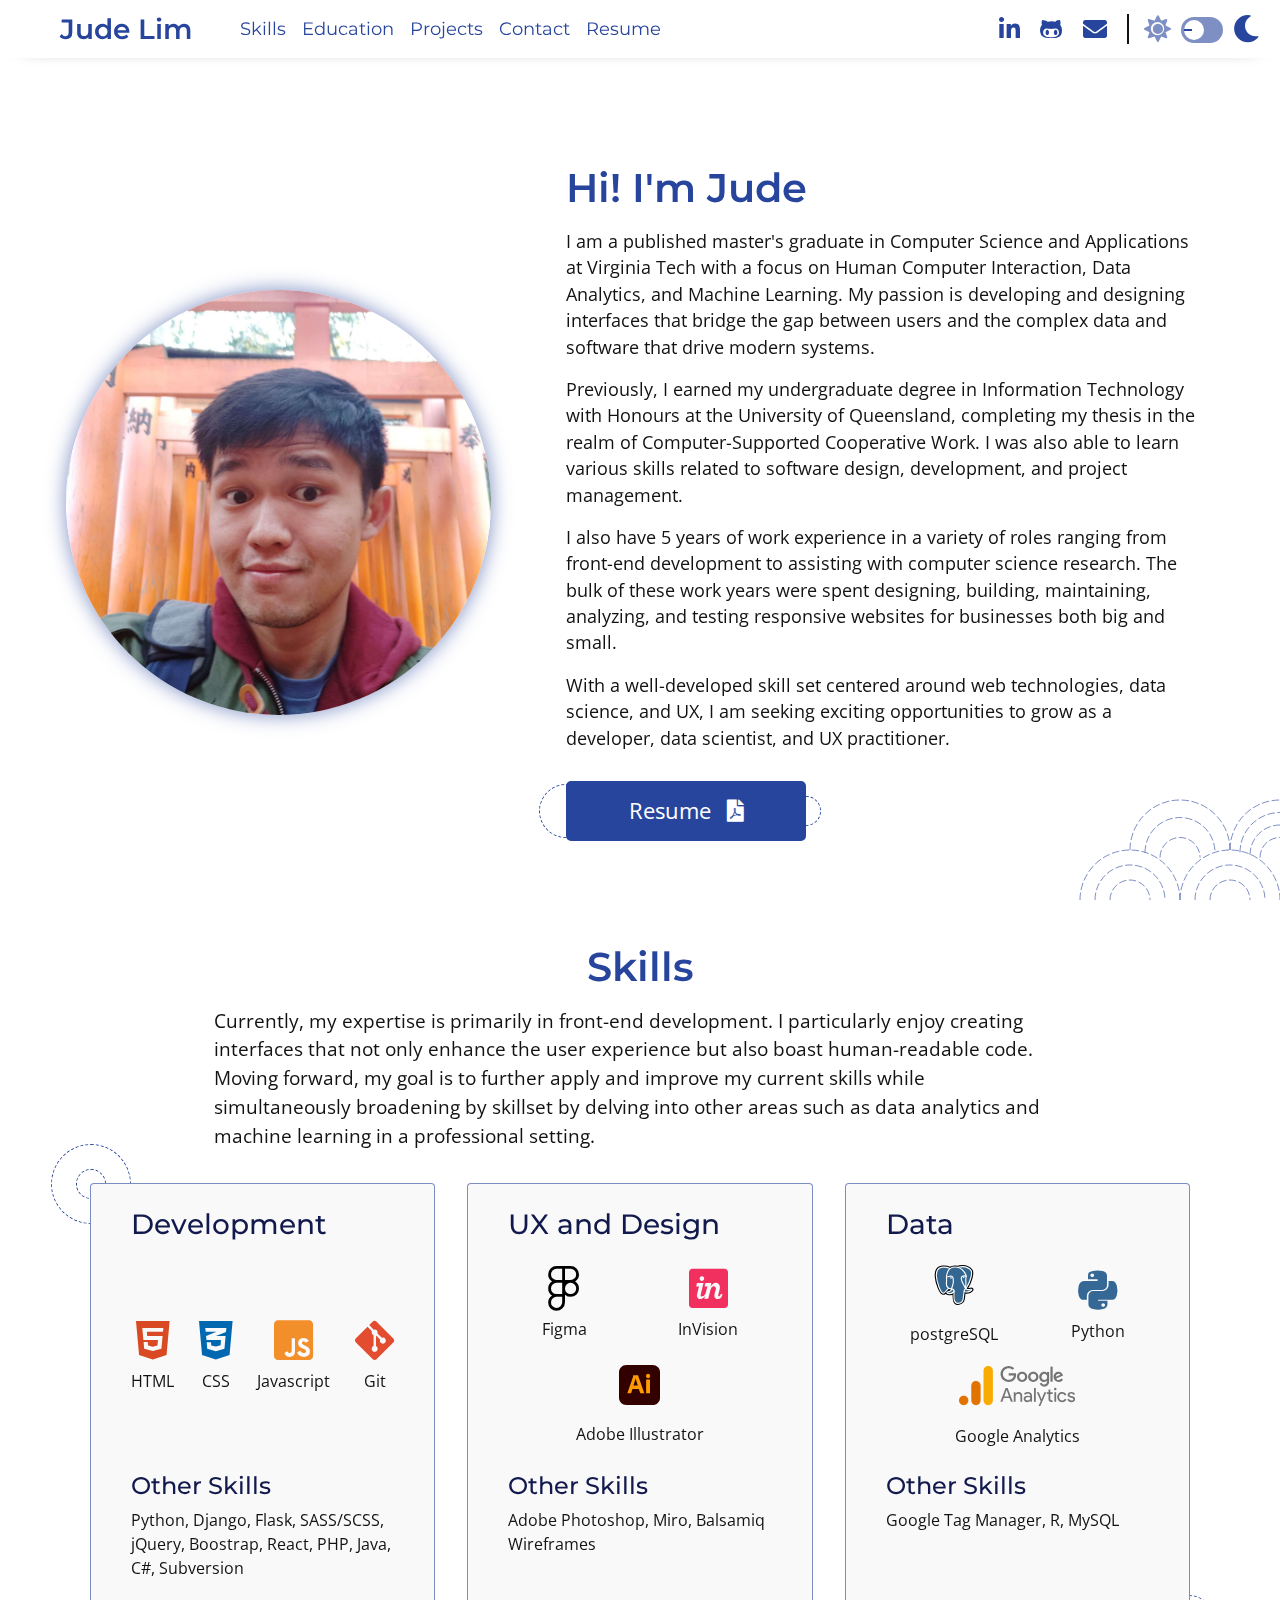
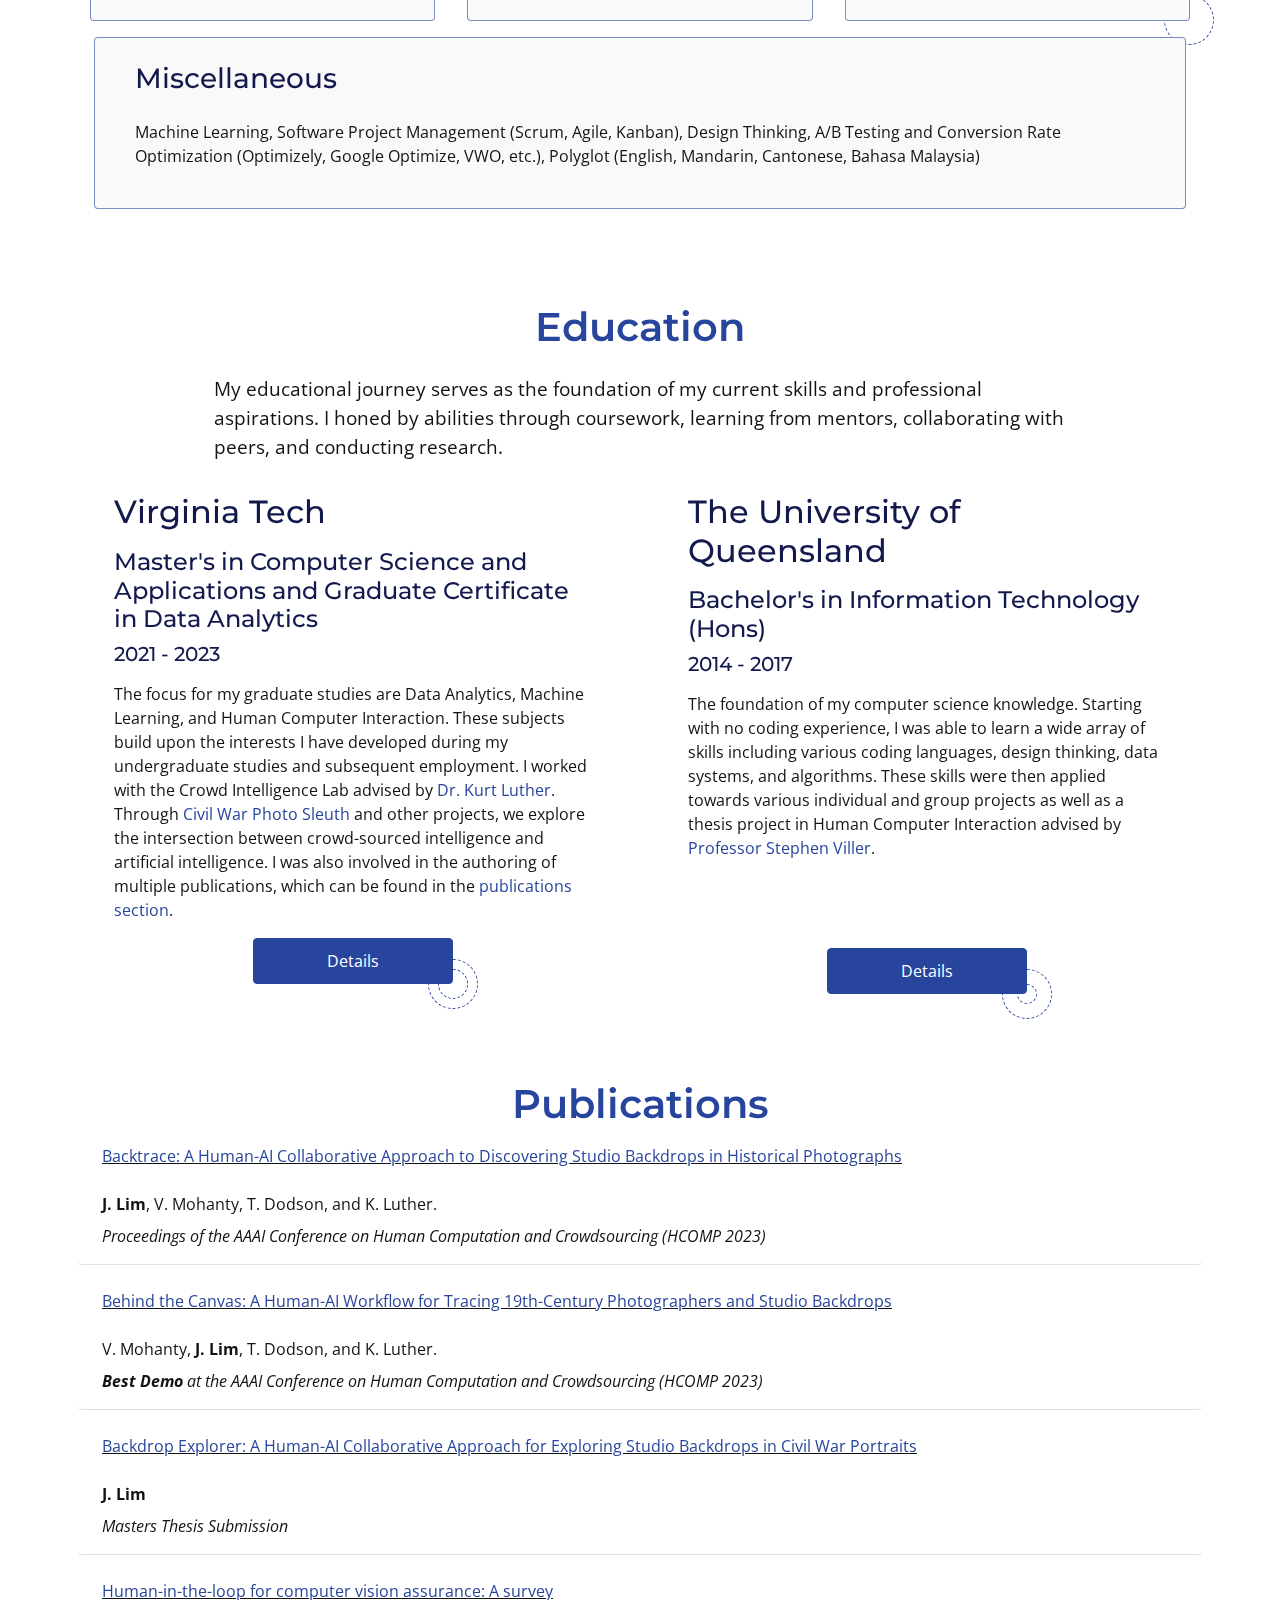
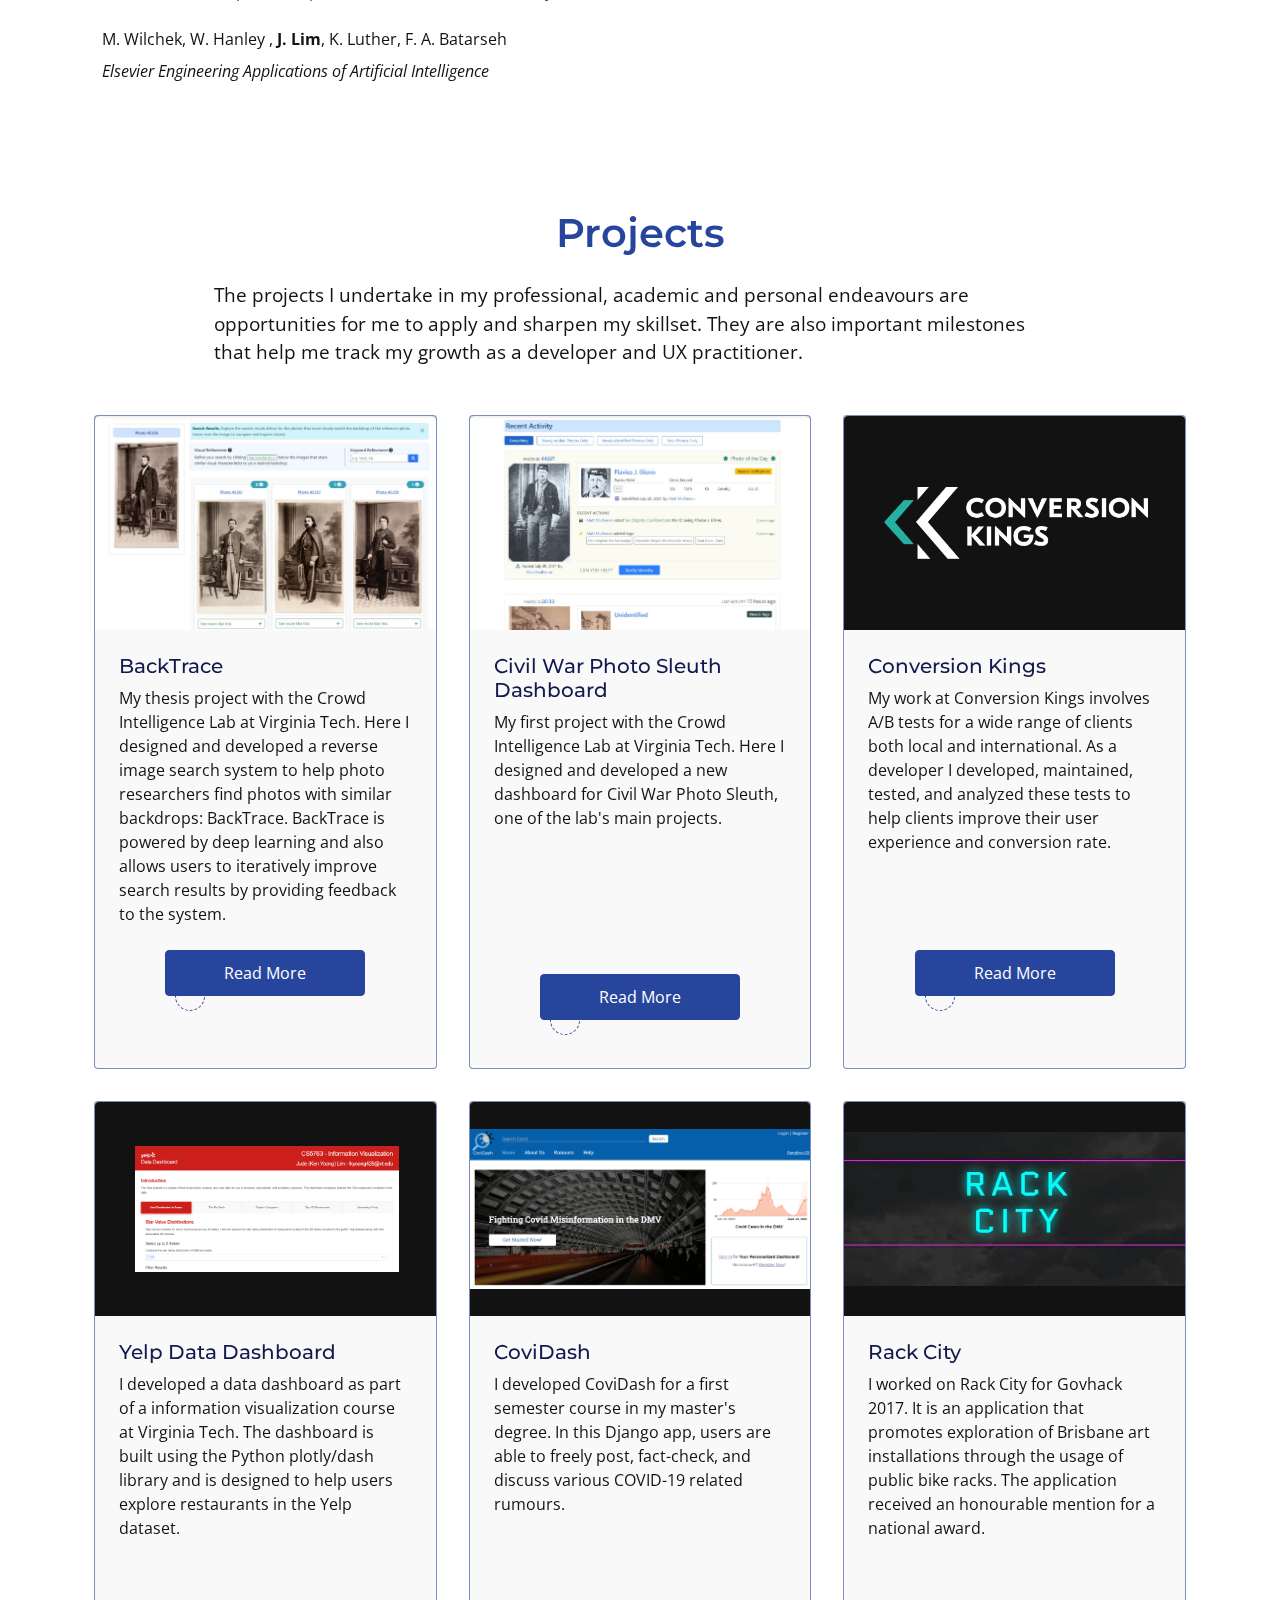
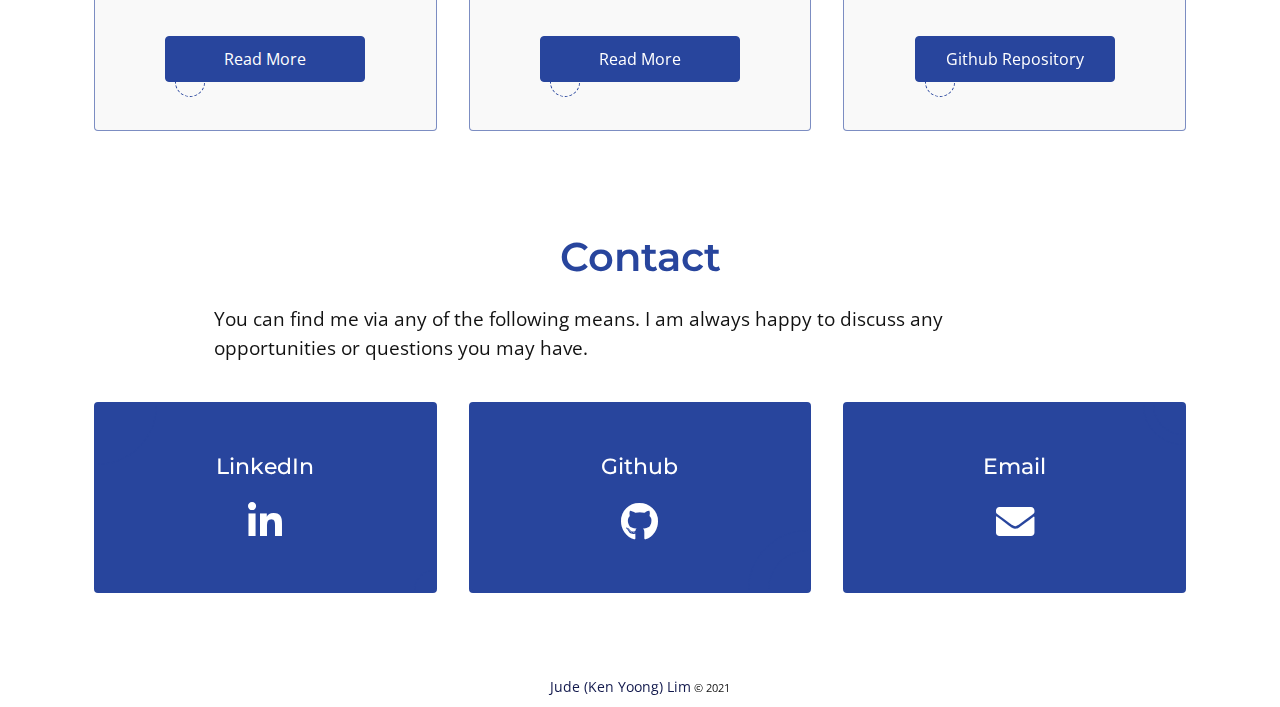
==== commit fc1e7780: "Added publication and more indepth backtrace blogpost" ====
--- a/index.html
+++ b/index.html
@@ -109,7 +109,7 @@
 
                     <div class="bio-body pt-2">
                         <p>
-                            I am a master's graduate in Computer Science and Applications at Virginia Tech with a focus on
+                            I am a published master's graduate in Computer Science and Applications at Virginia Tech with a focus on
                             Human Computer Interaction, Data Analytics, and Machine Learning. My passion is developing
                             and designing interfaces that bridge the gap between users and the complex data and software
                             that drive modern systems.
@@ -145,18 +145,15 @@
         <section id="skills" class="container skills-block p-2">
             <h1 class="text-center">Skills</h1>
 
-            <div class="section-sub-header text-center my-3 px-4">
-                My current skillset is centered around front-end development. I particularly enjoy designing and
-                building rich user interfaces that promote a smooth user experience while delivering human-readable
-                code. Moving forward, I would like to improve my fluency in other areas such as data analytics, machine
-                learning, back-end development, and other front-end technologies.
+            <div class="section-sub-header text-left my-3 px-4">
+                Currently, my expertise is primarily in front-end development. I particularly enjoy creating interfaces that not only enhance the user experience but also boast human-readable code. Moving forward, my goal is to further apply and improve my current skills while simultaneously broadening by skillset by delving into other areas such as data analytics and machine learning in a professional setting.
             </div>
 
             <div class="skill-wrapper row px-2 mt-4">
                 <!--Dev, UX/Design, Data-->
                 <div class="col-lg-4 p-2 px-3">
                     <div class="card rounded p-4 pb-2">
-                        <h3 class="text-center">Development</h3>
+                        <h3 class="text-left ps-3 pe-3">Development</h3>
 
                         <div class="card-body">
                             <div class="highlighted-skills">
@@ -182,8 +179,8 @@
                             </div>
 
                             <div class="other-skills mt-1">
-                                <h4 class="text-center">Other Skills</h4>
-                                <p class="text-center">
+                                <h4 class="text-left">Other Skills</h4>
+                                <p class="text-left">
                                     Python, Django, Flask, SASS/SCSS, jQuery, Boostrap, React, PHP, Java, C#, Subversion
                                 </p>
                             </div>
@@ -192,7 +189,7 @@
                 </div>
                 <div class="col-lg-4 p-2 px-3">
                     <div class="card rounded p-4 pb-2 pb-3">
-                        <h3 class="text-center">UX and Design</h3>
+                        <h3 class="text-left ps-3 pe-3">UX and Design</h3>
 
                         <div class="card-body">
                             <div class="highlighted-skills">
@@ -248,8 +245,8 @@
                             </div>
 
                             <div class="other-skills mt-1">
-                                <h4 class="text-center">Other Skills</h4>
-                                <p class="text-center">
+                                <h4 class="text-left">Other Skills</h4>
+                                <p class="text-left">
                                     Adobe Photoshop, Miro, Balsamiq Wireframes
                                 </p>
                             </div>
@@ -259,7 +256,7 @@
 
                 <div class="col-lg-4 p-2 px-3">
                     <div class="card rounded p-4 pb-2">
-                        <h3 class="text-center">Data</h3>
+                        <h3 class="text-left ps-3 pe-3">Data</h3>
 
                         <div class="card-body">
                             <div class="highlighted-skills">
@@ -1255,8 +1252,8 @@
                             </div>
 
                             <div class="other-skills mt-1">
-                                <h4 class="text-center">Other Skills</h4>
-                                <p class="text-center">
+                                <h4 class="text-left">Other Skills</h4>
+                                <p class="text-left">
                                     Google Tag Manager, R, MySQL
                                 </p>
                             </div>
@@ -1268,9 +1265,9 @@
 
             <div class="col-lg-12 p-2 px-3">
                 <div class="card rounded p-4 pb-2">
-                    <h3 class="text-center">Miscellaneous</h3>
+                    <h3 class="text-left ps-3 pe-3">Miscellaneous</h3>
                     <div class="card-body">
-                        <p class="text-center">
+                        <p class="text-left">
                             Machine Learning, Software Project Management (Scrum, Agile, Kanban), Design Thinking, A/B
                             Testing and Conversion Rate Optimization (Optimizely, Google Optimize, VWO, etc.), Polyglot
                             (English, Mandarin, Cantonese, Bahasa Malaysia)
@@ -1287,19 +1284,17 @@
                 <h1 class="text-center">Education</h1>
                 <!--VT, UQ, Halves, Expandable-->
 
-                <div class="section-sub-header text-center my-3 px-4">
-                    My education is the foundation of my skills and career aspirations today. I built my skills through
-                    undertaking coursework, learning from mentors and collaborating with peers. I am confident that my
-                    continued education will yield even more growth in the future.
+                <div class="section-sub-header text-left my-3 px-4">
+                    My educational journey serves as the foundation of my current skills and professional aspirations. I honed by abilities through coursework, learning from mentors, collaborating with peers, and conducting research.
                 </div>
 
                 <div class="col-lg-6 px-5 mt-3">
-                    <h2 class="text-center">Virginia Tech</h2>
-
-                    <h4 class="text-center">Master's in Computer Science and Applications and Graduate Certificate in
+                    <h2 class="text-left">Virginia Tech</h2>
+
+                    <h4 class="text-left mt-3">Master's in Computer Science and Applications and Graduate Certificate in
                         Data Analytics</h4>
 
-                    <h5 class="text-center">2021 - 2023</h5>
+                    <h5 class="text-left mb-3">2021 - 2023</h5>
 
                     <p class="edu-body">
                         The focus for my graduate studies are Data Analytics, Machine Learning, and Human
@@ -1309,11 +1304,7 @@
                             rel="noopener noreferrer">Dr. Kurt Luther</a>. Through <a
                             href="https://www.civilwarphotosleuth.com/" target="_blank" rel="noopener noreferrer">Civil
                             War Photo Sleuth</a> and other projects, we explore the intersection between crowd-sourced
-                        intelligence and artificial intelligence. I also helped author one <a
-                            href="https://www.sciencedirect.com/science/article/abs/pii/S0952197623005602"
-                            target="_blank">publication</a> on Human-in-the-Loop Machine Learning and am currently
-                        working on another publication based on my thesis project, which will be described in the <a
-                            href="#projects">projects section</a>.
+                        intelligence and artificial intelligence. I was also involved in the authoring of multiple publications, which can be found in the <a href="#publications">publications section</a>.
                     </p>
 
                     <div class="cta-wrap">
@@ -1323,16 +1314,16 @@
                 </div>
 
                 <div class="col-lg-6 px-5 mt-3">
-                    <h2 class="text-center">The University of Queensland</h2>
-
-                    <h4 class="text-center">Bachelor's in Information Technology (Hons)</h4>
-
-                    <h5 class="text-center">2014 - 2017</h5>
+                    <h2 class="text-left">The University of Queensland</h2>
+
+                    <h4 class="text-left mt-3">Bachelor's in Information Technology (Hons)</h4>
+
+                    <h5 class="text-left mb-3">2014 - 2017</h5>
 
                     <p class="edu-body">
                         The foundation of my computer science knowledge. Starting with no coding experience, I was able
                         to learn a wide array of skills including various coding languages, design thinking, data
-                        systems, and algorithms. These skills are then applied towards various individual and group
+                        systems, and algorithms. These skills were then applied towards various individual and group
                         projects as well as a thesis project in Human Computer Interaction advised by <a
                             href="https://researchers.uq.edu.au/researcher/1060" target="_blank"
                             rel="noopener noreferrer">Professor Stephen Viller</a>.
@@ -1345,21 +1336,85 @@
                 </div>
             </div>
         </section>
-
+        
+        
+        <section id="publications" class="container pub-block p-2">
+            <div class="">
+                <h1 class="text-center">Publications</h1>
+
+                <div class="mt-3">
+                    <div class="card border-0 border-bottom mb-4 px-4" style="background: none;">
+                        <div class="card-title text-decoration-underline">
+                            <a href="https://ojs.aaai.org/index.php/HCOMP/article/view/27551" target="_blank">Backtrace: A Human-AI Collaborative Approach to Discovering Studio Backdrops in Historical Photographs</a>
+                        </div>
+                        <div class="card-body px-0">
+                            <div class="pub-auth mb-2">
+                                <strong>J. Lim</strong>, V. Mohanty, T. Dodson, and K. Luther.
+                            </div>
+                            
+                            <div class="pub-venue fst-italic">
+                                Proceedings of the AAAI Conference on Human Computation and Crowdsourcing (HCOMP 2023)
+                            </div>
+                        </div>
+                    </div>
+                    <div class="card border-0 border-bottom  mb-4 px-4" style="background: none;">
+                        <div class="card-title text-decoration-underline">
+                            <a href="https://www.humancomputation.com/assets/wips_demos/HCOMP-23_paper_8465.pdf" target="_blank">Behind the Canvas: A Human-AI Workflow for Tracing 19th-Century Photographers and Studio Backdrops</a>
+                        </div>
+                        <div class="card-body px-0">
+                            <div class="pub-auth mb-2">
+                                V. Mohanty, <strong>J. Lim</strong>, T. Dodson, and K. Luther.
+                            </div>
+                            
+                            <div class="pub-venue fst-italic">
+                                <strong>Best Demo</strong> at the AAAI Conference on Human Computation and Crowdsourcing (HCOMP 2023)
+                            </div>
+                        </div>
+                    </div>
+                    <div class="card border-0 border-bottom mb-4 px-4" style="background: none;">
+                        <div class="card-title text-decoration-underline">
+                            <a href="https://vtechworks.lib.vt.edu/handle/10919/115427" target="_blank">Backdrop Explorer:  A Human-AI Collaborative Approach for Exploring Studio Backdrops in Civil War Portraits</a>
+                        </div>
+                        <div class="card-body px-0">
+                            <div class="pub-auth mb-2">
+                                <strong>J. Lim</strong>
+                            </div>
+                            
+                            <div class="pub-venue fst-italic">
+                                Masters Thesis Submission
+                            </div>
+                        </div>
+                    </div>
+                    <div class="card border-0 mb-4 px-4" style="background: none;">
+                        <div class="card-title text-decoration-underline">
+                            <a href="https://doi.org/10.1016/j.engappai.2023.106376" target="_blank">Human-in-the-loop for computer vision assurance: A survey</a>
+                        </div>
+                        <div class="card-body px-0">
+                            <div class="pub-auth mb-2">
+                                M. Wilchek, W. Hanley , <strong>J. Lim</strong>, K. Luther, F. A. Batarseh
+                            </div>
+                            
+                            <div class="pub-venue fst-italic">
+                                Elsevier Engineering Applications of Artificial Intelligence
+                            </div>
+                        </div>
+                    </div>
+                </div>
+        </section>
 
         <section id="projects" class="container projects-block p-2">
-            <div class="row">
+            <div class="row justify-content-center">
                 <h1 class="text-center">Projects</h1>
                 <!--Carousel CWPS, CK, Covidash, Rack City,-->
 
-                <div class="section-sub-header text-center my-3 px-4">
-                    The work I do in my professional, academic and personal endeavours are opportunities for me to apply
+                <div class="section-sub-header text-left my-3 px-4">
+                    The projects I undertake in my professional, academic and personal endeavours are opportunities for me to apply
                     and sharpen my skillset. They are also important milestones that help me track my growth as a
                     developer and UX practitioner.
                 </div>
 
-                <div class="projects-wrapper mt-3">
-                    <div class="project-tile p-3" data-tile-id="0">
+                <div class="projects-wrapper row mt-3">
+                    <div class="project-tile p-3 col-md-4" data-tile-id="0">
                         <div class="card rounded pb-5 project-inner">
                             <div class="project-thumb">
                                 <img src="img/backdrop_thumb.jpg" alt="Back Trace">
@@ -1383,7 +1438,7 @@
                             </div>
                         </div>
                     </div>
-                    <div class="project-tile p-3" data-tile-id="1">
+                    <div class="project-tile p-3 col-md-4" data-tile-id="1">
                         <div class="card rounded pb-5 project-inner">
                             <div class="project-thumb">
                                 <img src="img/cwps_thumb.jpg" alt="Civil War Photo Sleuth Dashboard Thumbnail">
@@ -1404,7 +1459,7 @@
                             </div>
                         </div>
                     </div>
-                    <div class="project-tile p-3" data-tile-id="2">
+                    <div class="project-tile p-3 col-md-4" data-tile-id="2">
                         <div class="card rounded pb-5 project-inner">
                             <div class="project-thumb ck-thumb">
                                 <img src="img/ck_thumb.png" alt="Conversion Kings Thumbnail">
@@ -1426,8 +1481,9 @@
                             </div>
                         </div>
                     </div>
+
                     <!--Data Dashboard-->
-                    <div class="project-tile p-3" data-tile-id="3">
+                    <div class="project-tile p-3 col-md-4" data-tile-id="3">
                         <div class="card rounded pb-5 project-inner">
                             <div class="project-thumb ck-thumb">
                                 <img src="img/datavisthumb.png" alt="Yelp Data Dashboard Thumbnail">
@@ -1450,7 +1506,7 @@
                         </div>
                     </div>
 
-                    <div class="project-tile p-3" data-tile-id="4">
+                    <div class="project-tile p-3 col-md-4" data-tile-id="4">
                         <div class="card rounded pb-5 project-inner">
                             <div class="project-thumb">
                                 <img src="img/covidash_thumb.png" alt="Covidash Thumbnail">
@@ -1472,9 +1528,9 @@
                             </div>
                         </div>
                     </div>
-                    <!--T Shirt-->
-
-                    <div class="project-tile p-3" data-tile-id="5">
+                    <!-- T Shirt
+
+                    <div class="project-tile p-3 col-md-4" data-tile-id="5">
                         <div class="card rounded pb-5 project-inner">
                             <div class="project-thumb">
                                 <img src="img/tshirtthumb.jpg" alt="T Shirt Thumbnail">
@@ -1495,9 +1551,9 @@
                                 </button>
                             </div>
                         </div>
-                    </div>
-
-                    <div class="project-tile p-3" data-tile-id="6">
+                    </div> -->
+
+                    <!-- <div class="project-tile p-3 col-md-4" data-tile-id="6">
                         <div class="card rounded pb-5 project-inner">
                             <div class="project-thumb">
                                 <img src="img/thesis_thumb.png" alt="Thesis Thumbnail">
@@ -1521,8 +1577,9 @@
                                 </a>
                             </div>
                         </div>
-                    </div>
-                    <div class="project-tile p-3" data-tile-id="7">
+                    </div> -->
+
+                    <div class="project-tile p-3 col-md-4" data-tile-id="7">
                         <div class="card rounded pb-5 project-inner">
                             <div class="project-thumb">
                                 <img src="img/rackcity_thumb.png" alt="Rack City Thumbnail">
@@ -1552,10 +1609,10 @@
 
 
         <section id="contact" class="container contact-block p-2 mb-3">
-            <div class="row">
+            <div class="row justify-content-center">
                 <h1 class="text-center">Contact</h1>
 
-                <div class="section-sub-header text-center my-3 px-4">
+                <div class="section-sub-header text-left my-3 px-4">
                     You can find me via any of the following means. I am always happy to discuss any opportunities or
                     questions you may have.
                 </div>
@@ -1665,7 +1722,7 @@
         <div class="modal-dialog modal-dialog-centered modal-dialog-scrollable">
             <div class="modal-content p-3">
                 <div class="modal-header px-3">
-                    <h5 class="modal-title" id="modalLabel">Modal title</h5>
+                    <h3 class="modal-title" id="modalLabel">Modal title</h3>
                     <button type="button" class="btn-close" data-bs-dismiss="modal" aria-label="Close"></button>
                 </div>
                 <div class="modal-body">
--- a/css/style.css
+++ b/css/style.css
@@ -449,7 +449,7 @@
     width: 100%;
     padding: 1rem 15px;
     margin-top: 20px;
-    text-align: center;
+    text-align: left;
   }
 }
 
@@ -700,7 +700,7 @@
     margin-top: 50px !important;
   }
   body main .edu-block .edu-body {
-    text-align: center;
+    text-align: left;
   }
 }
 
@@ -791,7 +791,7 @@
 
 @media screen and (max-width: 991px) {
   body main .projects-block .project-desc {
-    text-align: center;
+    text-align: left;
   }
 }
 
@@ -1051,7 +1051,7 @@
 
 body .modal .modal-body .modal-loading {
   margin: 20px auto 60px;
-  text-align: center;
+  text-align: left;
 }
 
 body .modal .modal-body .modal-loading svg rect {
